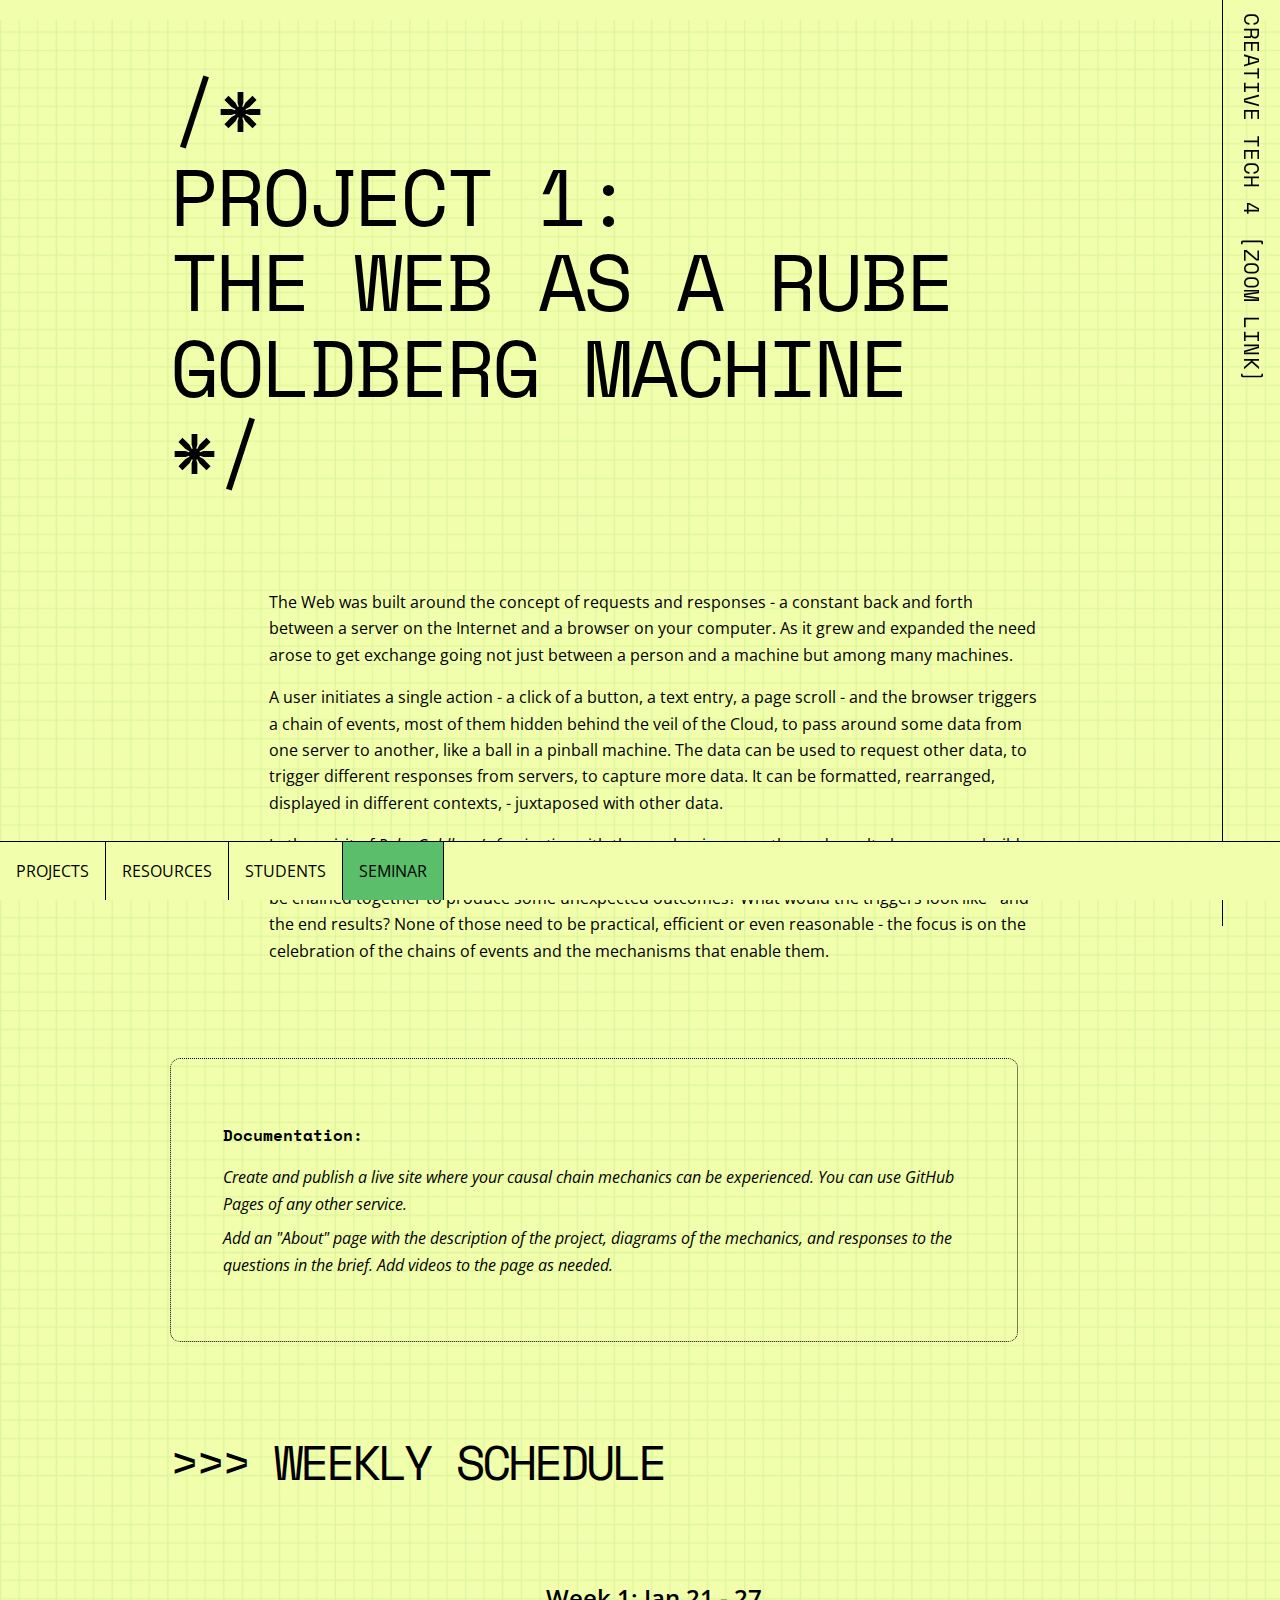
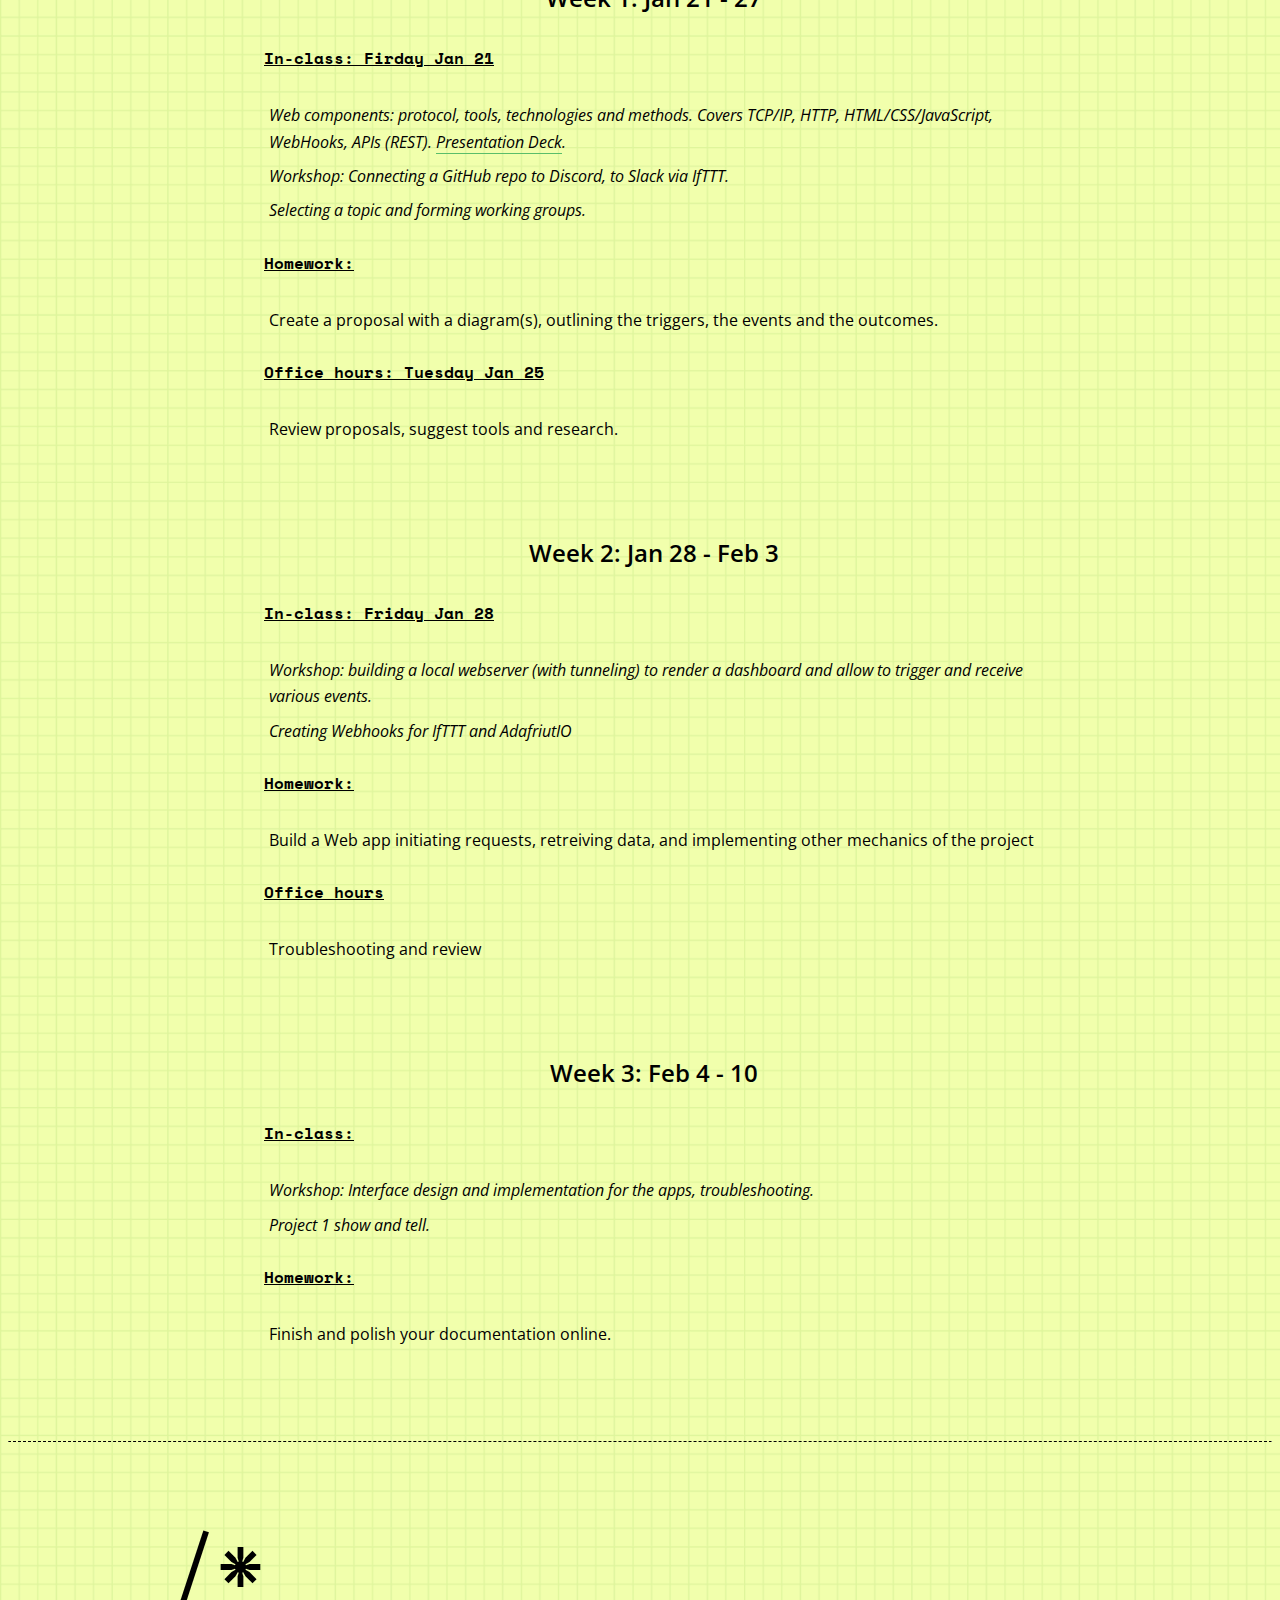
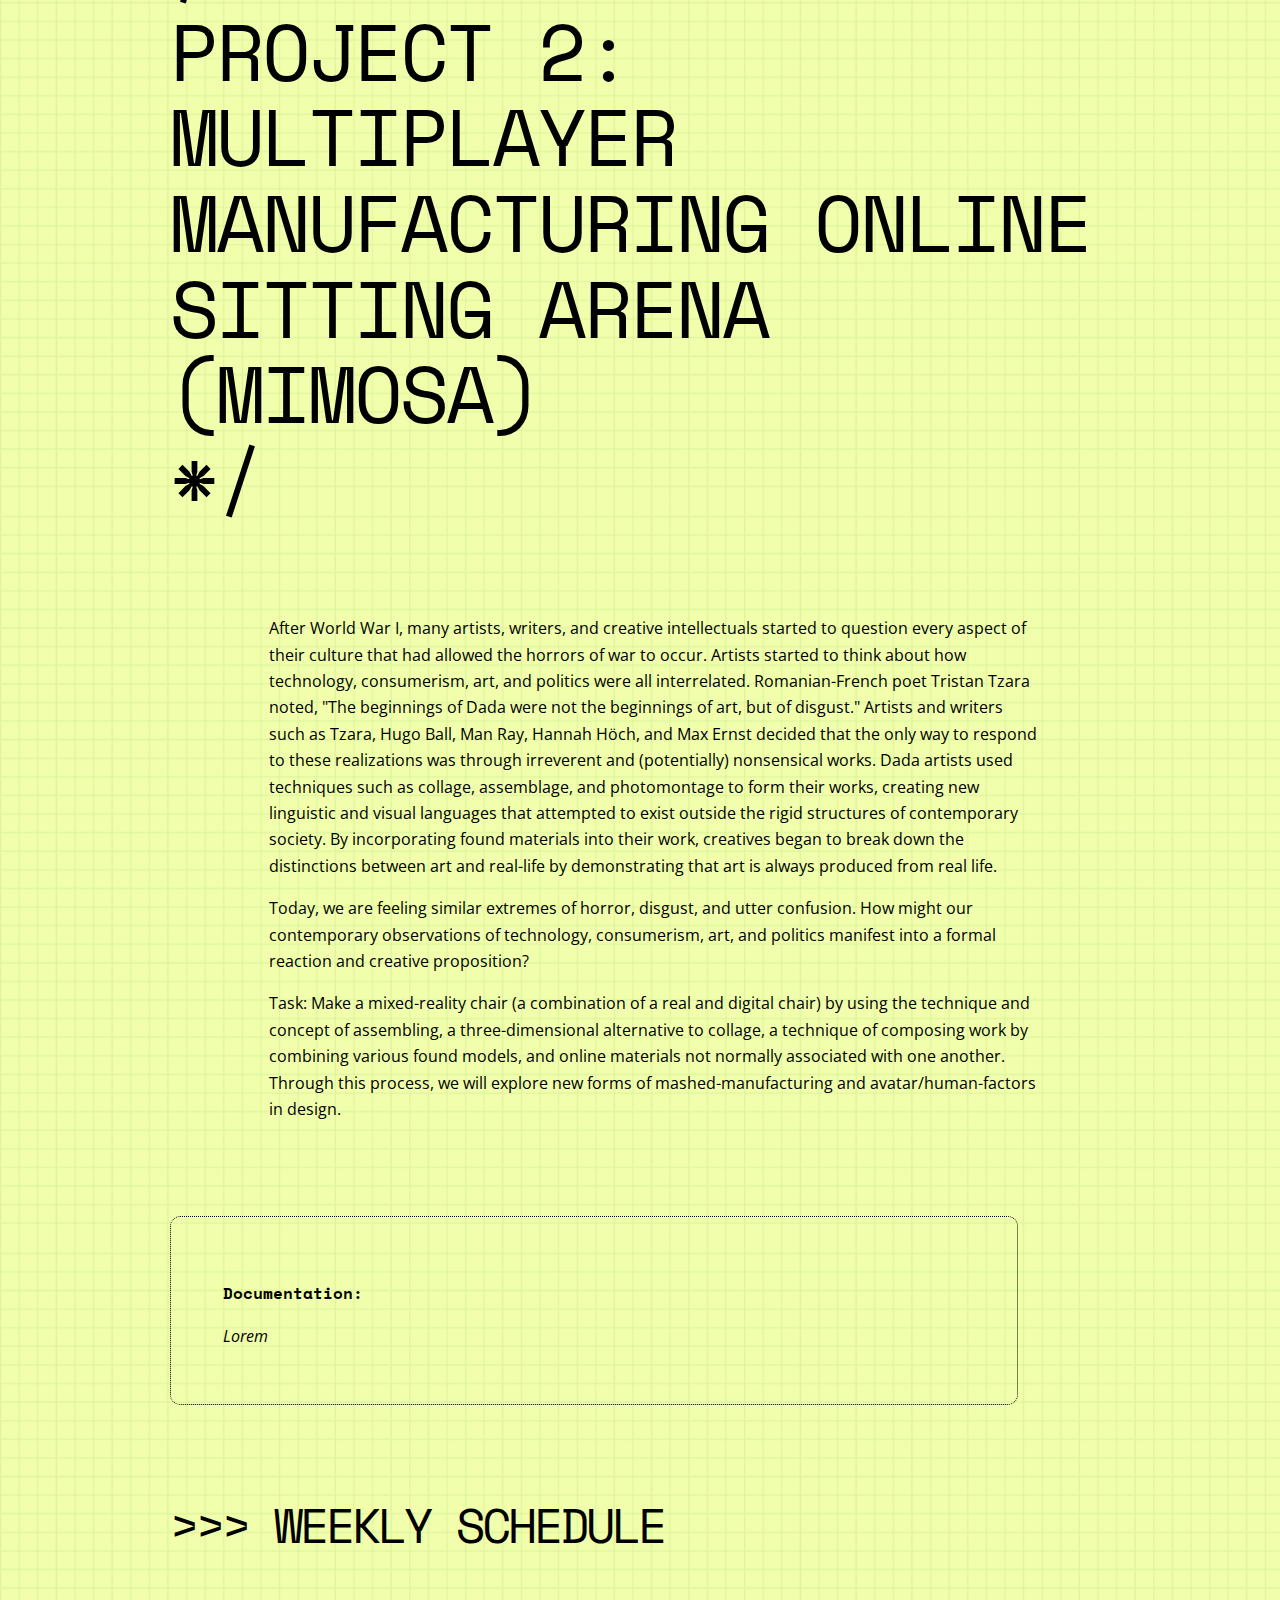
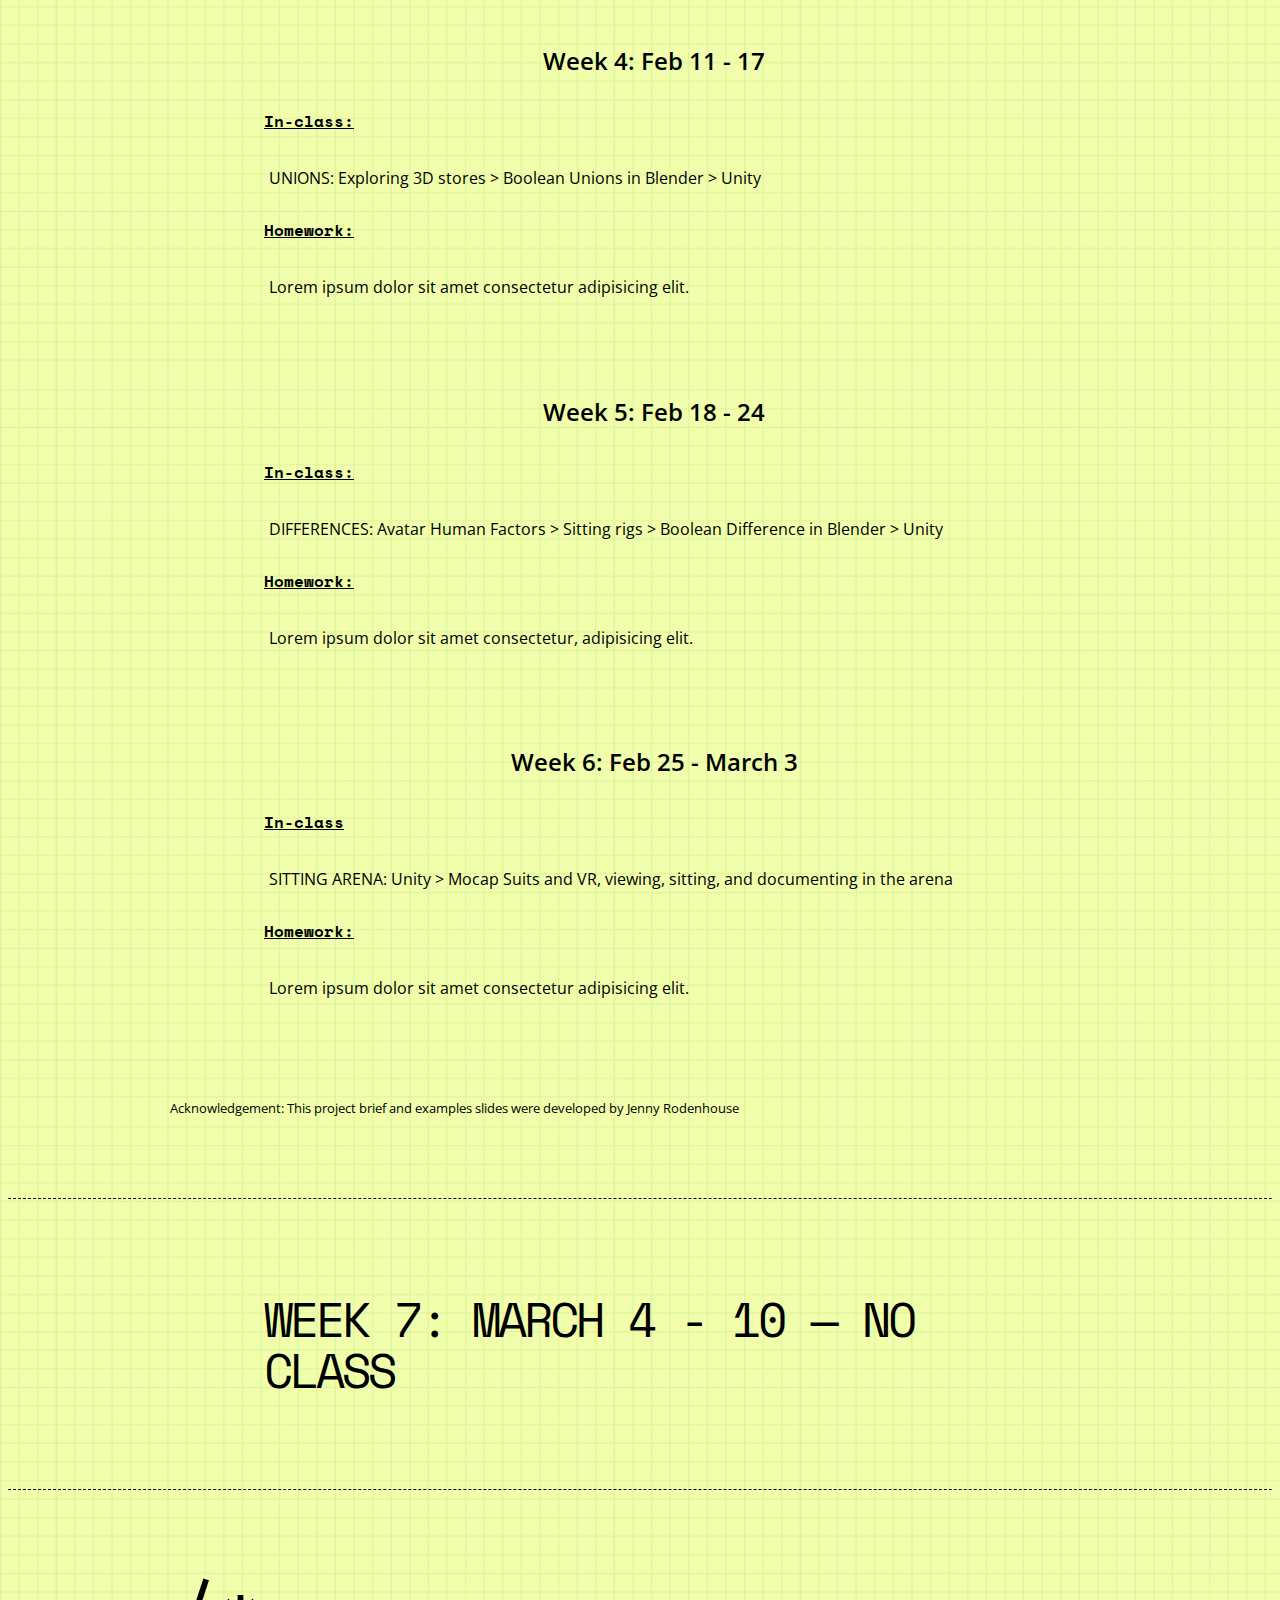
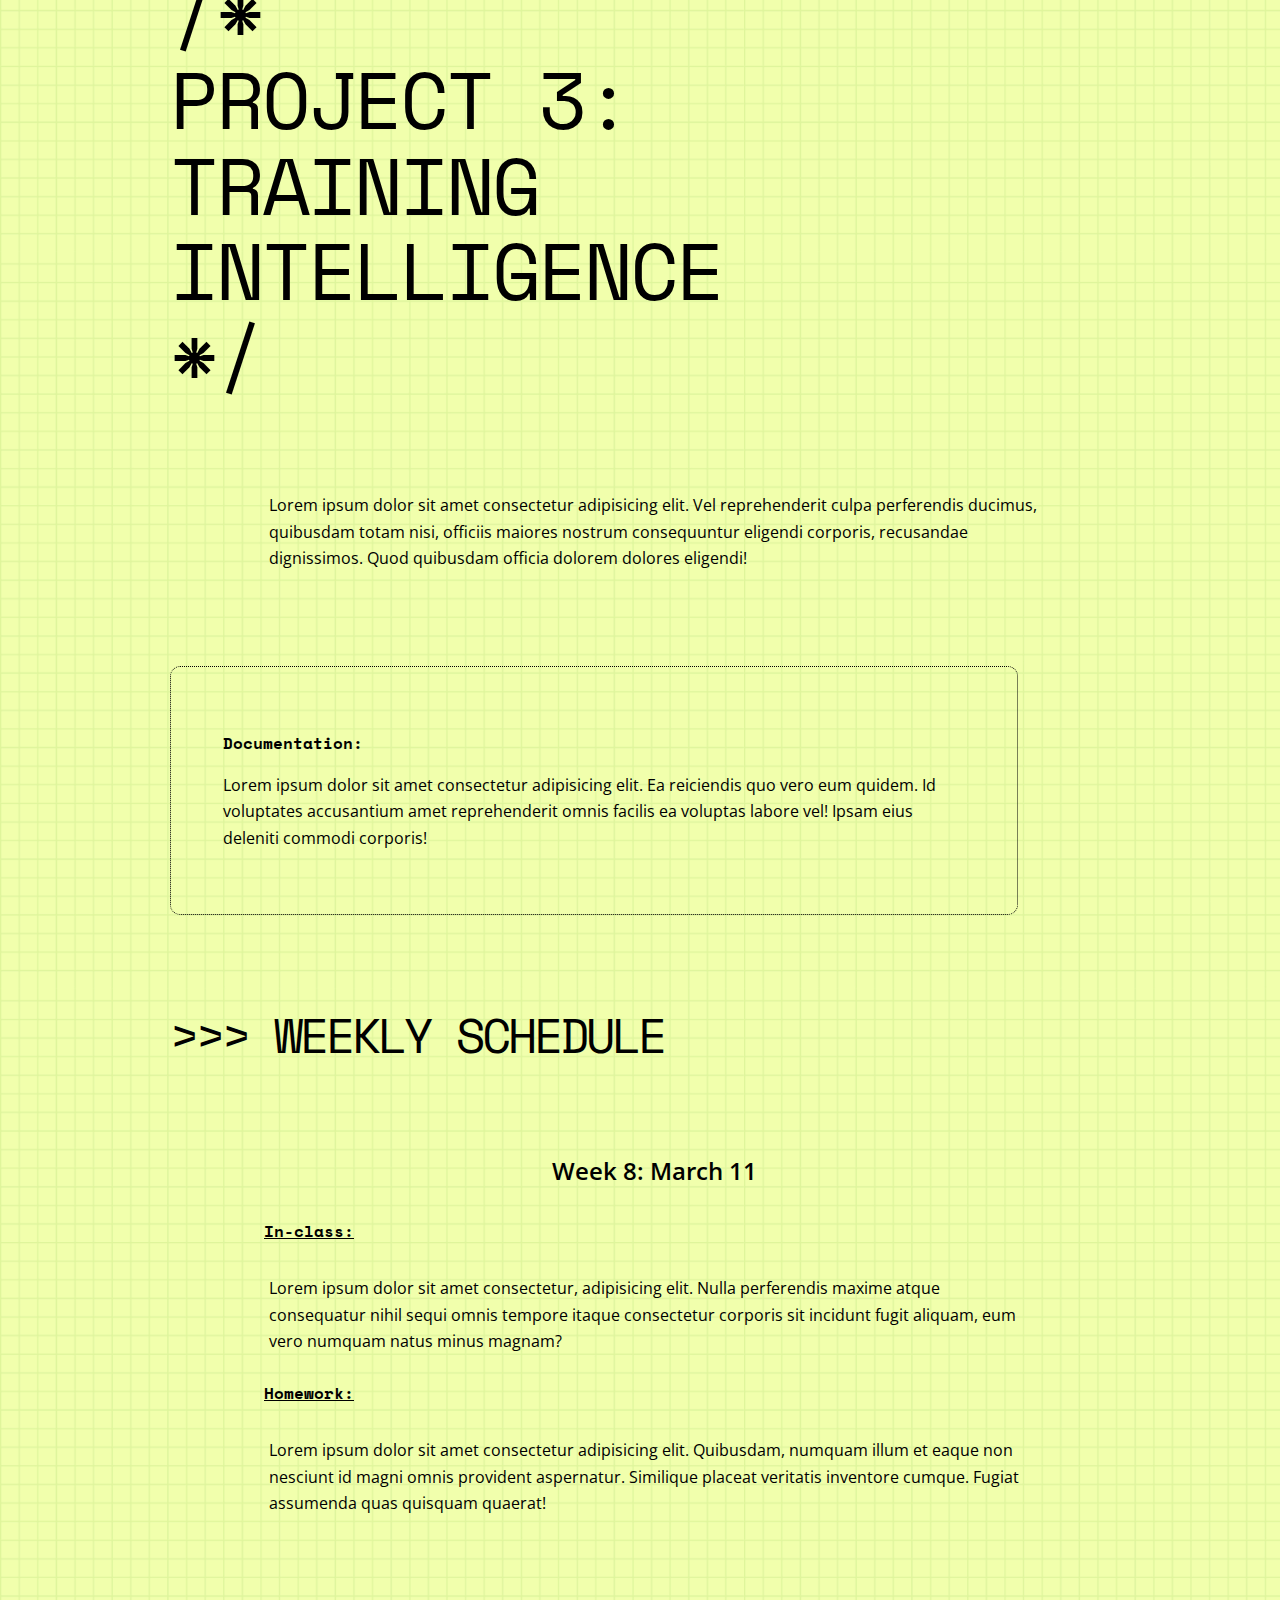
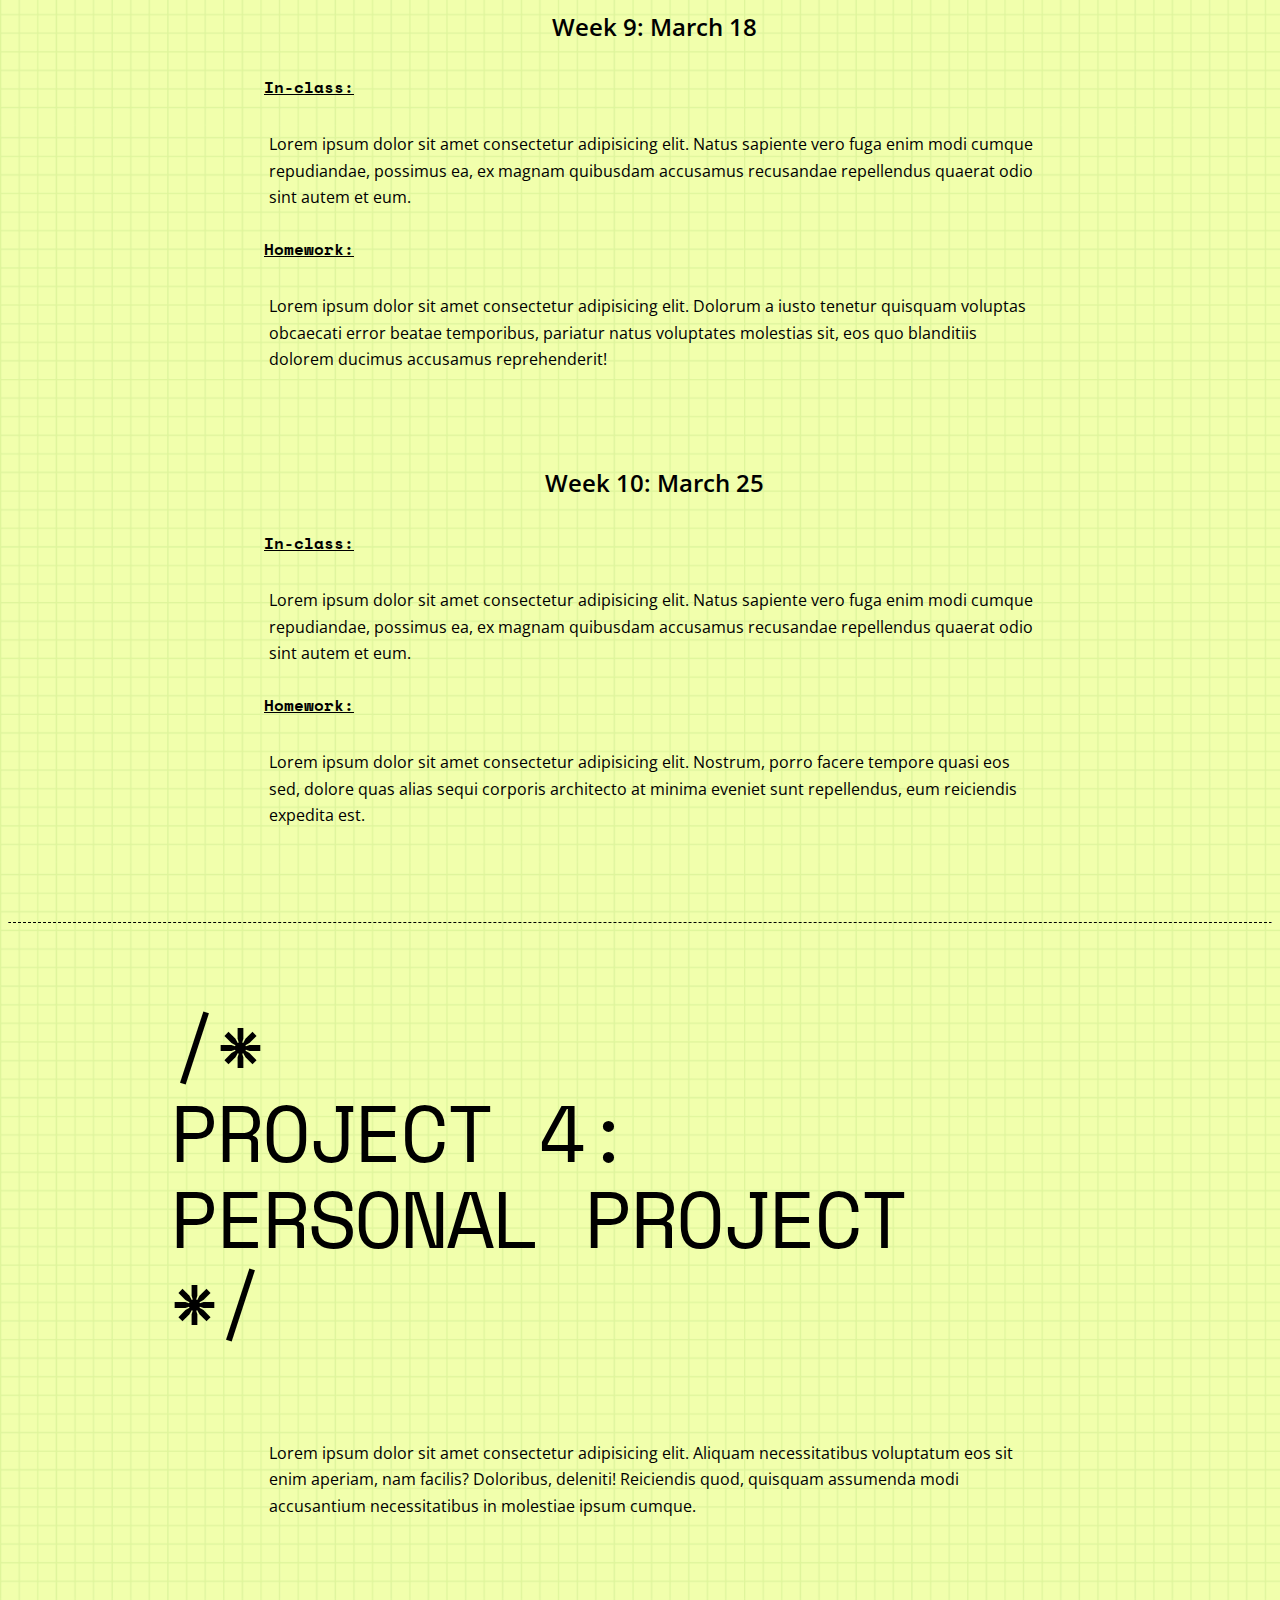
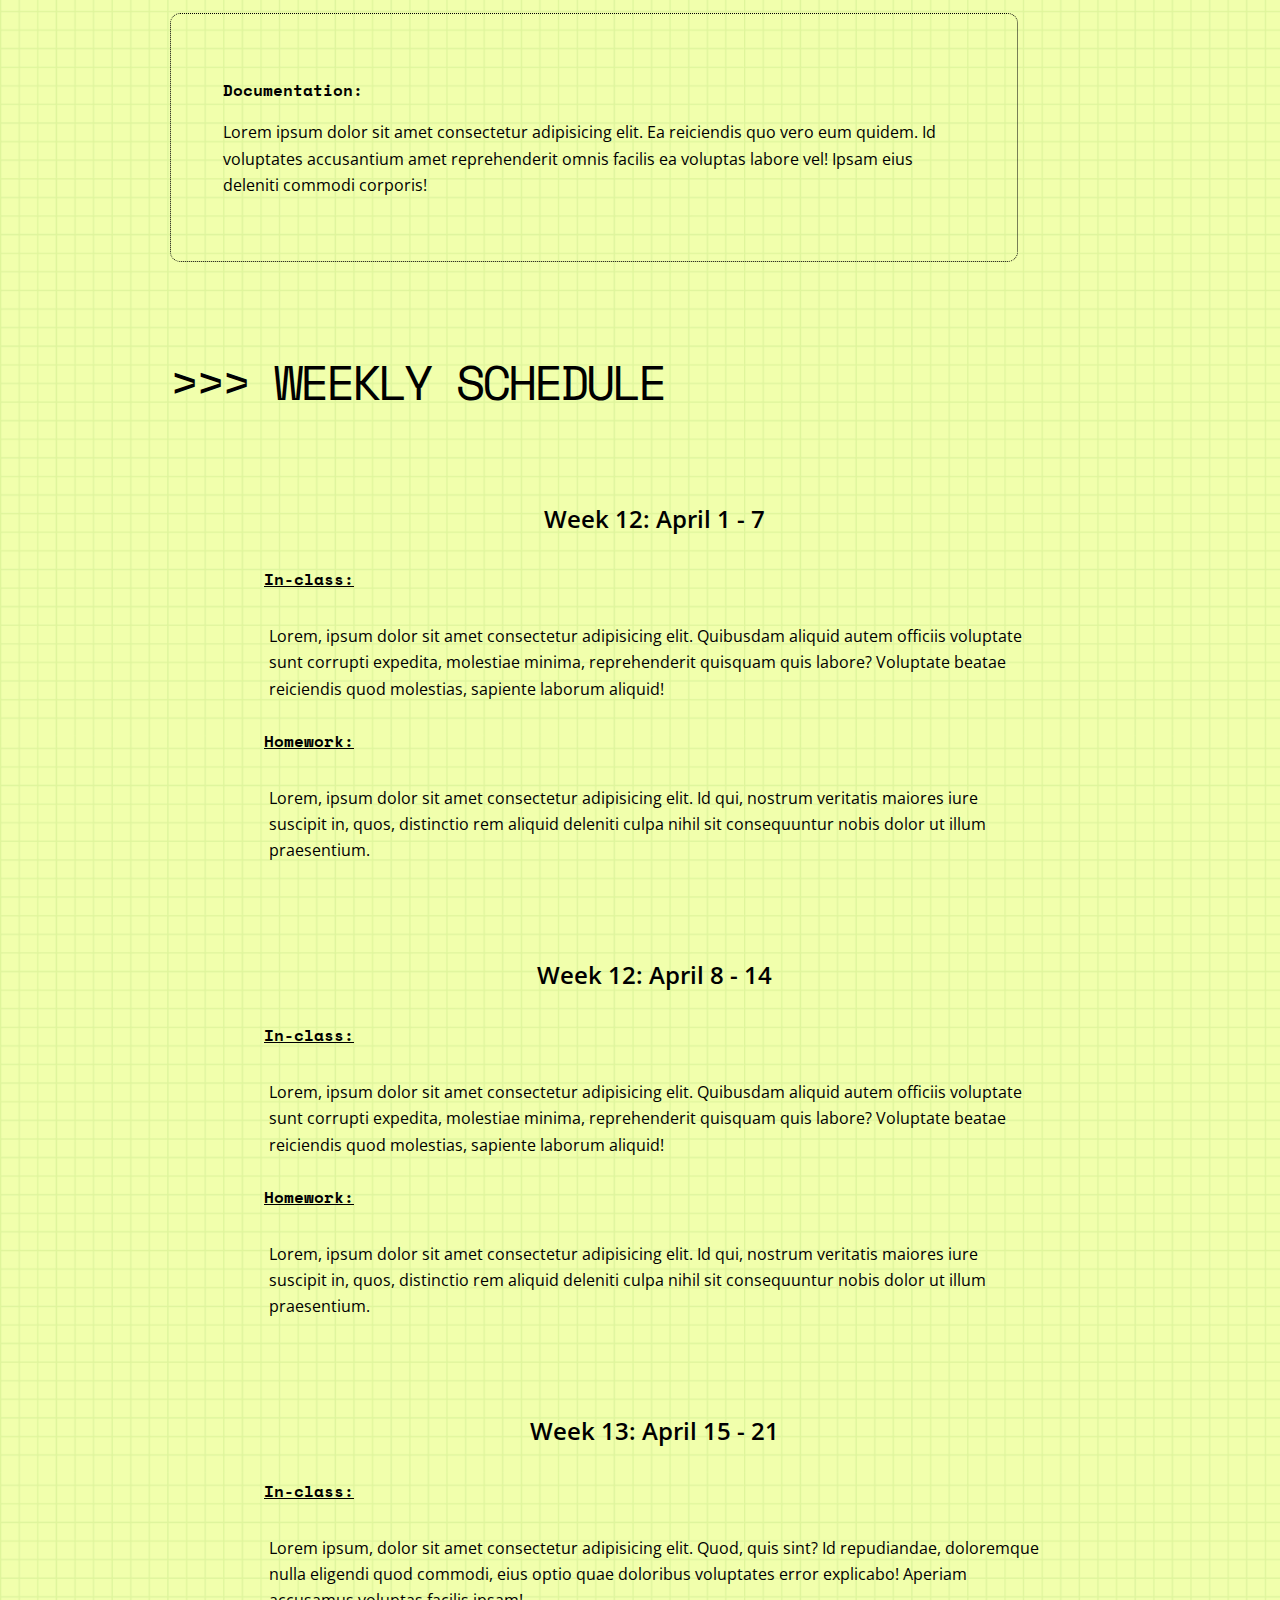
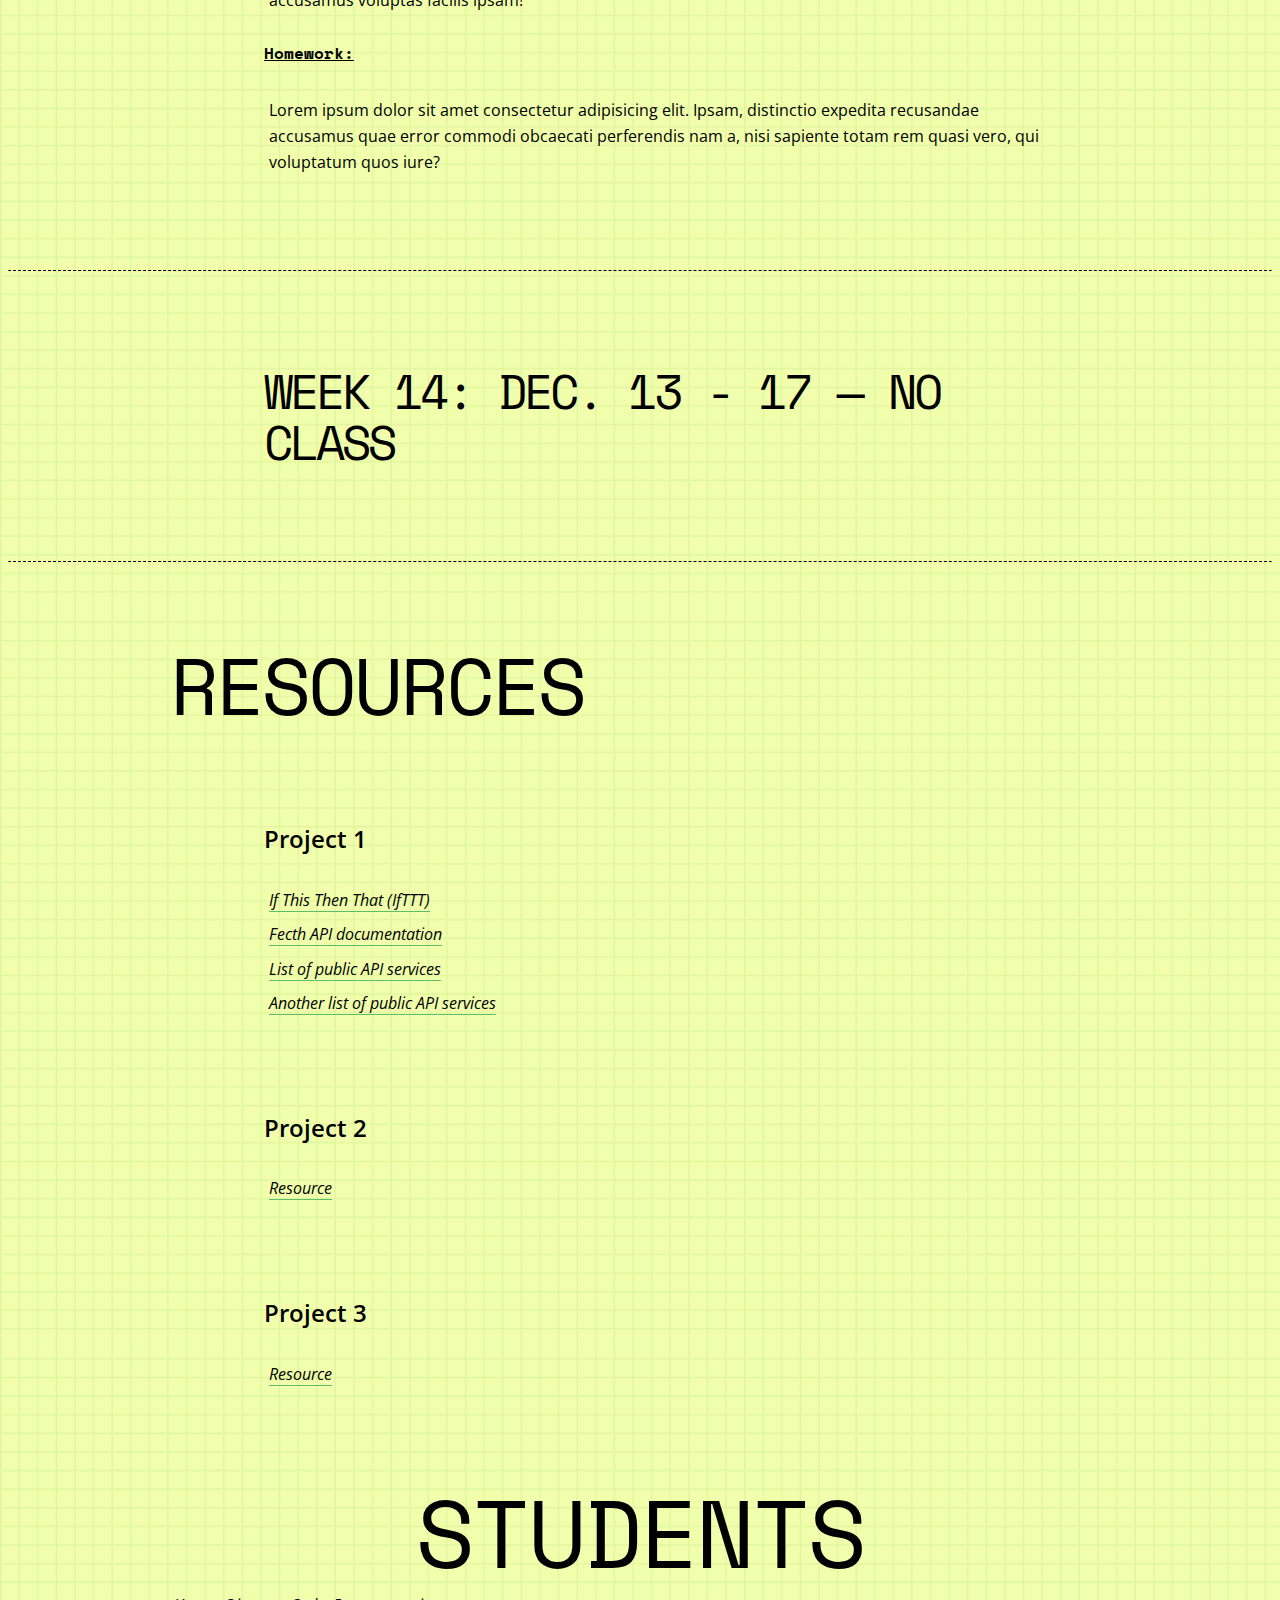
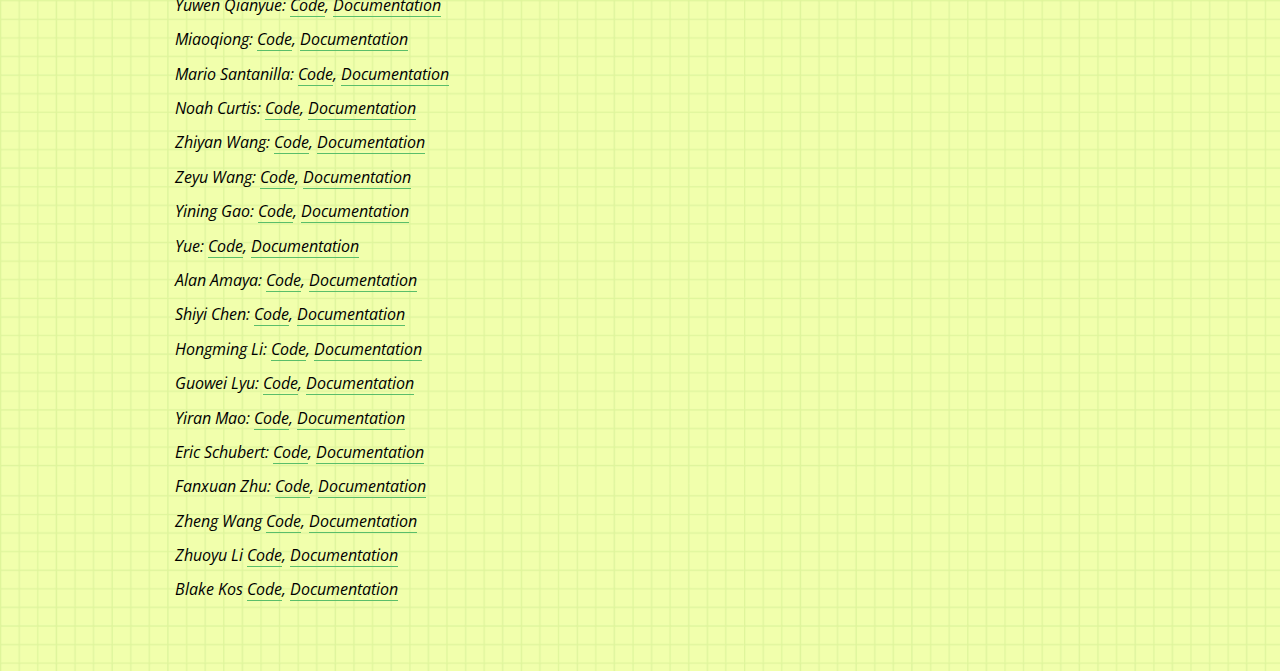
==== index.html @ 9d9bf5cf "Merge pull request #4 from ConnectedCat/maxim-content-update" ====
<!DOCTYPE html>
<html lang="en">

<head>
    <meta charset="UTF-8" />
    <meta http-equiv="X-UA-Compatible" content="IE=edge" />
    <meta name="viewport" content="width=device-width, initial-scale=1.0" />
    <title>
        CT4: ArtCenter College of Design | Media Design Practices | Creative Technology 4
    </title>
    <link rel="stylesheet" href="style.css" />
</head>

<body>
    <header>
        <nav>
            <h6 class="logo">Creative tech 3</h6>

            <input type="checkbox" id="navToggle" />
            <label for="navToggle"></label>
            <ul>
                <li><a href="https://artcenter.zoom.us/j/97506707766" target="_blank">[ZOOM LINK]</a></li>
                <li><a href="#">PROJECTS</a></li>
                <li><a href="#resources">RESOURCES</a></li>
                <li><a href="#students">STUDENTS</a></li>
                <li><a href="seminar/" target="_blank">SEMINAR</a></li>
            </ul>
        </nav>
    </header>

    <main>
        <!-- <h1>Weekly Schedule:</h1> -->
        <section>
            <h2>/*<br />Project 1: <br />The Web as a Rube Goldberg Machine<br />*/</h2>
            <div class="project-brief">
                <p>The Web was built around the concept of requests and responses - a constant back and forth between a server on the Internet and a browser on your computer. As it grew and expanded the need arose to get exchange going not just between a person and a machine but among many machines.</p>
                <p>A user initiates a single action - a click of a button, a text entry, a page scroll - and the browser triggers a chain of events, most of them hidden behind the veil of the Cloud, to pass around some data from one server to another, like a ball in a pinball machine. The data can be used to request other data, to trigger different responses from servers, to capture more data. It can be formatted, rearranged, displayed in different contexts, - juxtaposed with other data.</p>
                <p>In the spirit of <a href="https://en.wikipedia.org/wiki/Rube_Goldberg_machine" target="_blank" rel="noopener noreferrer">Rube Goldberg’s fascination</a> with the mechanism over the end result - how can we build similar systems in the digital realm? What kind of data could be passed around? With services could be chained together to produce some unexpected outcomes? What would the triggers look like - and the end results? None of those need to be practical, efficient or even reasonable - the focus is on the celebration of the chains of events and the mechanisms that enable them.</p>
            </div>

            <div class="documentation">
                <p><strong>Documentation:</strong>
                    <ul>
                        <li>Create and publish a live site where your causal chain mechanics can be experienced. You can use GitHub Pages of any other service.</li>
                        <li>Add an "About" page with the description of the project, diagrams of the mechanics, and responses to the questions in the brief. Add videos to the page as needed.</li>
                    </ul>
                </p>
            </div>


            <h3>>>> Weekly Schedule</h3>
            <div class="week" id="week1">
                <h4>Week 1: Jan 21 - 27</h4>

                <h5>In-class: Firday Jan 21</h5>
                <ul>
                    <li>Web components: protocol, tools, technologies and methods. Covers TCP/IP, HTTP, HTML/CSS/JavaScript, WebHooks, APIs (REST). <a href="https://docs.google.com/presentation/d/e/2PACX-1vT1JFkBU4i_oZUlqxHB9flZ7P-wmqPpSnszx7we_S9NS3O35q3NUWhmMwfDXANx7BCq0tABo28y25Wy/pub?start=false&loop=false&delayms=0" target="_blank" rel="noopener noreferrer">Presentation Deck</a>.</li>
                    <li>Workshop: Connecting a GitHub repo to Discord, to Slack via IfTTT.</li>
                    <li>Selecting a topic and forming working groups.</li>
                </ul>

                <h5>Homework:</h5>
                <p>Create a proposal with a diagram(s), outlining the triggers, the events and the outcomes.</p>

                <h5>Office hours: Tuesday Jan 25</h5>
                <p>Review proposals, suggest tools and research.</p>
            </div>
            <div class="week" id="week2">
                <h4>Week 2: Jan 28 - Feb 3</h4>
                <h5>In-class: Friday Jan 28</h5>
                <ul>
                    <li>Workshop: building a local webserver (with tunneling) to render a dashboard and allow to trigger and receive various events.</li>
                    <li>Creating Webhooks for IfTTT and AdafriutIO</li>
                </ul>
                <p></p>
                <h5>Homework:</h5>
                <p>Build a Web app initiating requests, retreiving data, and implementing other mechanics of the project</p>

                <h5>Office hours</h5>
                <p>Troubleshooting and review</p>
            </div>
            <div class="week" id="week3">
                <h4>Week 3: Feb 4 - 10</h4>
                
                <h5>In-class:</h5>
                <ul>
                    <li>Workshop: Interface design and implementation for the apps, troubleshooting.</li>
                    <li>Project 1 show and tell.</li>
                </ul>
                <h5>Homework:</h5>
                <p>Finish and polish your documentation online.</p>
            </div>
        </section>

        <hr />

        <section>
            <h2>/*<br />Project 2:<br />Multiplayer Manufacturing Online Sitting Arena (MiMOSA)<br />*/</h2>
            <div class="project-brief">
                <p>After World War I, many artists, writers, and creative intellectuals started to question every aspect of their culture that had allowed the horrors of war to occur. Artists started to think about how technology, consumerism, art, and politics were all interrelated. Romanian-French poet Tristan Tzara noted, "The beginnings of Dada were not the beginnings of art, but of disgust." Artists and writers such as Tzara, Hugo Ball, Man Ray, Hannah Höch, and Max Ernst decided that the only way to respond to these realizations was through irreverent and (potentially) nonsensical works. Dada artists used techniques such as collage, assemblage, and photomontage to form their works, creating new linguistic and visual languages that attempted to exist outside the rigid structures of contemporary society. By incorporating found materials into their work, creatives began to break down the distinctions between art and real-life by demonstrating that art is always produced from real life.</p>
                <p>Today, we are feeling similar extremes of horror, disgust, and utter confusion. How might our contemporary observations of technology, consumerism, art, and politics manifest into a formal reaction and creative proposition?</p>
                <p>Task: Make a mixed-reality chair (a combination of a real and digital chair) by using the technique and concept of assembling, a three-dimensional alternative to collage, a technique of composing work by combining various found models, and online materials not normally associated with one another. Through this process, we will explore new forms of mashed-manufacturing and avatar/human-factors in design. </p>
            </div>
            <div class="documentation">
                <p><strong>Documentation:</strong></p>
                <ul>
                    <li>Lorem</li>
                </ul>
            </div>

            <h3>>>> Weekly Schedule</h3>
            <div class="week" id="week4">
                <h4>Week 4: Feb 11 - 17</h4>
                <h5>In-class:</h5>
                <p>UNIONS: Exploring 3D stores > Boolean Unions in Blender > Unity</p>
                <h5>Homework:</h5>
                <p>Lorem ipsum dolor sit amet consectetur adipisicing elit.</p>
            </div>

            <div class="week" id="week5">
                <h4>Week 5: Feb 18 - 24</h4>
                <h5>In-class:</h5>
                <p>DIFFERENCES: Avatar Human Factors > Sitting rigs > Boolean Difference in Blender > Unity</p>
                <h5>Homework:</h5>
                <p>Lorem ipsum dolor sit amet consectetur, adipisicing elit.</p>
            </div>

            <div class="week" id="week6">
                <h4>Week 6: Feb 25 - March 3</h4>
                <h5>In-class</h5>
                <p>SITTING ARENA: Unity > Mocap Suits and VR, viewing, sitting, and documenting in the arena</p>

                <h5>Homework:</h5>
                <p>Lorem ipsum dolor sit amet consectetur adipisicing elit.</p>
            </div>

            <small>Acknowledgement: This project brief and examples slides were developed by Jenny Rodenhouse</small>
        </section>

        <hr />

        <section>
            <div class="week noclass" id="week7">
                <h3>Week 7: March 4 - 10 &mdash; NO CLASS</h3>
            </div>
        </section>

        <hr />

        <section>
            <h2>/*<br />Project 3:<br />Training Intelligence<br />*/</h2>

            <div class="project-brief">
                <p>Lorem ipsum dolor sit amet consectetur adipisicing elit. Vel reprehenderit culpa perferendis ducimus, quibusdam totam nisi, officiis maiores nostrum consequuntur eligendi corporis, recusandae dignissimos. Quod quibusdam officia dolorem dolores eligendi!</p>
            </div>

            <div class="documentation">
                <p><strong>Documentation:</strong></p>
                <p>Lorem ipsum dolor sit amet consectetur adipisicing elit. Ea reiciendis quo vero eum quidem. Id voluptates accusantium amet reprehenderit omnis facilis ea voluptas labore vel! Ipsam eius deleniti commodi corporis!</p>
            </div>

            <h3>>>> Weekly Schedule</h3>
            <div class="week" id="week8">
                <h4>Week 8: March 11</h4>

                <h5>In-class:</h5>
                <p>Lorem ipsum dolor sit amet consectetur, adipisicing elit. Nulla perferendis maxime atque consequatur nihil sequi omnis tempore itaque consectetur corporis sit incidunt fugit aliquam, eum vero numquam natus minus magnam?</p>

                <h5>Homework:</h5>
                <p>Lorem ipsum dolor sit amet consectetur adipisicing elit. Quibusdam, numquam illum et eaque non nesciunt id magni omnis provident aspernatur. Similique placeat veritatis inventore cumque. Fugiat assumenda quas quisquam quaerat!</p>
            </div>
            <div class="week" id="week9">
                <h4>Week 9: March 18</h4>
                <h5>In-class:</h5>
                <p>Lorem ipsum dolor sit amet consectetur adipisicing elit. Natus sapiente vero fuga enim modi cumque repudiandae, possimus ea, ex magnam quibusdam accusamus recusandae repellendus quaerat odio sint autem et eum.</p>

                <h5>Homework:</h5>
                <p>Lorem ipsum dolor sit amet consectetur adipisicing elit. Dolorum a iusto tenetur quisquam voluptas obcaecati error beatae temporibus, pariatur natus voluptates molestias sit, eos quo blanditiis dolorem ducimus accusamus reprehenderit!</p>
            </div>
            <div class="week" id="week10">
                <h4>Week 10: March 25</h4>
                <h5>In-class:</h5>
                <p>Lorem ipsum dolor sit amet consectetur adipisicing elit. Natus sapiente vero fuga enim modi cumque repudiandae, possimus ea, ex magnam quibusdam accusamus recusandae repellendus quaerat odio sint autem et eum.</p>
                <h5>Homework:</h5>
                <p>Lorem ipsum dolor sit amet consectetur adipisicing elit. Nostrum, porro facere tempore quasi eos sed, dolore quas alias sequi corporis architecto at minima eveniet sunt repellendus, eum reiciendis expedita est.</p>
            </div>
        </section>
        <hr />

        <section>
            <h2>/*<br />Project 4:<br />Personal project<br />*/</h2>
            <div class="project-brief">
                <p>Lorem ipsum dolor sit amet consectetur adipisicing elit. Aliquam necessitatibus voluptatum eos sit enim aperiam, nam facilis? Doloribus, deleniti! Reiciendis quod, quisquam assumenda modi accusantium necessitatibus in molestiae ipsum cumque.</p>
            </div>

            <div class="documentation">
                <p><strong>Documentation:</strong></p>
                <p>Lorem ipsum dolor sit amet consectetur adipisicing elit. Ea reiciendis quo vero eum quidem. Id voluptates accusantium amet reprehenderit omnis facilis ea voluptas labore vel! Ipsam eius deleniti commodi corporis!</p>
            </div>

            <h3>>>> Weekly Schedule</h3>

            <div class="week" id="week11">
                <h4>Week 12: April 1 - 7</h4>

                <h5>In-class:</h5>
                <p>Lorem, ipsum dolor sit amet consectetur adipisicing elit. Quibusdam aliquid autem officiis voluptate sunt corrupti expedita, molestiae minima, reprehenderit quisquam quis labore? Voluptate beatae reiciendis quod molestias, sapiente laborum aliquid!</p>

                <h5>Homework:</h5>
                <p>Lorem, ipsum dolor sit amet consectetur adipisicing elit. Id qui, nostrum veritatis maiores iure suscipit in, quos, distinctio rem aliquid deleniti culpa nihil sit consequuntur nobis dolor ut illum praesentium.</p>
            </div>
            <div class="week" id="week12">
                <h4>Week 12: April 8 - 14</h4>

                <h5>In-class:</h5>
                <p>Lorem, ipsum dolor sit amet consectetur adipisicing elit. Quibusdam aliquid autem officiis voluptate sunt corrupti expedita, molestiae minima, reprehenderit quisquam quis labore? Voluptate beatae reiciendis quod molestias, sapiente laborum aliquid!</p>

                <h5>Homework:</h5>
                <p>Lorem, ipsum dolor sit amet consectetur adipisicing elit. Id qui, nostrum veritatis maiores iure suscipit in, quos, distinctio rem aliquid deleniti culpa nihil sit consequuntur nobis dolor ut illum praesentium.</p>
            </div>
            <div class="week" id="week13">
                <h4>Week 13: April 15 - 21</h4>

                <h5>In-class:</h5>
                <p>Lorem ipsum, dolor sit amet consectetur adipisicing elit. Quod, quis sint? Id repudiandae, doloremque nulla eligendi quod commodi, eius optio quae doloribus voluptates error explicabo! Aperiam accusamus voluptas facilis ipsam!</p>

                <h5>Homework:</h5>
                <p>Lorem ipsum dolor sit amet consectetur adipisicing elit. Ipsam, distinctio expedita recusandae accusamus quae error commodi obcaecati perferendis nam a, nisi sapiente totam rem quasi vero, qui voluptatum quos iure?</p>
            </div>
        </section>
        <hr />

        <section>
            <div class="week noclass" id="week14">
                <h3>Week 14: Dec. 13 - 17 &mdash; NO CLASS</h3>
            </div>
        </section>
        <hr />

        <section class="resources" id="resources">
            <h2>Resources</h2>
            <div class="project-resources">
                <h4>Project 1</h4>
                <ul>
                    <li><a href="https://ifttt.com/" target="_blank" rel="noopener noreferrer">If This Then That (IfTTT)</a></li>
                    <li><a href="https://developer.mozilla.org/en-US/docs/Web/API/Fetch_API" target="_blank" rel="noopener noreferrer">Fecth API documentation</a></li>
                    <li><a href="https://github.com/public-apis/public-apis" target="_blank" rel="noopener noreferrer">List of public API services</a></li>
                    <li><a href="https://apilist.fun/" target="_blank" rel="noopener noreferrer">Another list of public API services</a></li>
                </ul>
            </div>

            <div class="project-resources">
                <h4>Project 2</h4>
                <ul>
                    <li><a href="http://" target="_blank" rel="noopener noreferrer">Resource</a></li>
                </ul>
            </div>

            <div class="project-resources">
                <h4>Project 3</h4>
                <ul>
                    <li><a href="http://" target="_blank" rel="noopener noreferrer">Resource</a></li>
                </ul>
            </div>
        </section>
        <section>
            <h1 id="students">STUDENTS</h1>
            <ul>
                <li>Yuwen Qianyue: <a href="https://github.com/qqUncodable/Fall2021-Tech3" target="_blank">Code</a>, <a href="https://qquncodable.github.io/Fall2021-Tech3/" target="_blank">Documentation</a></li>

                <li>Miaoqiong: <a href="https://github.com/miamq/CreativeTech3" target="_blank">Code</a>, <a href="https://miamq.github.io/CreativeTech3/" target="_blank">Documentation</a></li>

                <li>Mario Santanilla: <a href="https://github.com/msantanilla/fall2021-CreativeTech3" target="_blank">Code</a>, <a href="https://mariosantanilla.com/creativeTech3/" target="_blank">Documentation</a></li>

                <li>Noah Curtis: <a href="https://github.com/ncurtis97/Fall2021-CT3" target="_blank">Code</a>, <a href="https://ncurtis97.github.io/Fall2021-CT3/" target="_blank">Documentation</a></li>

                <li>Zhiyan Wang: <a href="https://github.com/1945X1/Creativetechnology3/" target="_blank">Code</a>, <a href="https://1945x1.github.io/Creativetechnology3/" target="_blank">Documentation</a></li>

                <li>Zeyu Wang: <a href="https://github.com/ZeyuWang98/Fall2021-CreativeTech3/" target="_blank">Code</a>, <a href="https://zeyuwang98.github.io/Fall2021-CreativeTech3/" target="_blank">Documentation</a></li>

                <li>Yining Gao: <a href="https://github.com/chadeugao/mymdpfall21CT3" target="_blank">Code</a>, <a href="https://chadeugao.github.io/mymdpfall21CT3/" target="_blank">Documentation</a></li>

                <li>Yue: <a href="https://github.com/yxdesign/Creative-Technology-3" target="_blank">Code</a>, <a href="https://yxdesign.github.io/Creative-Technology-3/" target="_blank">Documentation</a></li>

                <li>Alan Amaya: <a href="https://github.com/AAmaya29/CreativeTech3-Fall21" target="_blank">Code</a>, <a href="https://aamaya29.github.io/CreativeTech3-Fall21/" target="_blank">Documentation</a></li>

                <li>Shiyi Chen: <a href="https://github.com/seileiya/Seilei" target="_blank">Code</a>, <a href="https://seileiya.github.io/Seilei/" target="_blank">Documentation</a></li>

                <li>Hongming Li: <a href="https://github.com/leehoming/Fall2021-CreativeTech3-ACCD/" target="_blank">Code</a>, <a href="https://leehoming.github.io/Fall2021-CreativeTech3-ACCD/" target="_blank">Documentation</a></li>

                <li>Guowei Lyu: <a href="https://github.com/Goweelyu/CreativeTech3/" target="_blank">Code</a>, <a href="https://goweelyu.github.io/CreativeTech3/" target="_blank">Documentation</a></li>

                <li>Yiran Mao: <a href="https://github.com/yiran-mao/creative-technology-three/" target="_blank">Code</a>, <a href="https://yiran-mao.github.io/creative-technology-three/" target="_blank">Documentation</a></li>

                <li>Eric Schubert: <a href="https://github.com/dunstanchristopher/EricSchubert_Fall2021_CreativeTech3" target="_blank">Code</a>, <a href="https://dunstanchristopher.github.io/EricSchubert_Fall2021_CreativeTech3/" target="_blank">Documentation</a></li>

                <li>Fanxuan Zhu: <a href="https://github.com/fzdesign/Fall2021-CreativeTech3" target="_blank">Code</a>, <a href="https://fzdesign.github.io/Fall2021-CreativeTech3/" target="_blank">Documentation</a></li>

                <li>Zheng Wang <a href="https://github.com/ZoeyWANG33/Fall2021-CreativeTech3" target="_blank">Code</a>, <a href="https://zoeywang33.github.io/Fall2021-CreativeTech3/" target="_blank">Documentation</a></li>

                <li>Zhuoyu Li <a href="" target="_blank">Code</a>, <a href="" target="_blank">Documentation</a></li>

                <li>Blake Kos <a href="" target="_blank">Code</a>, <a href="" target="_blank">Documentation</a></li>
            </ul>
        </section>
    </main>

    <aside>
        <h6 class="logo">Creative tech 4</h6>
        <h6 class="logo"><a href="https://artcenter.zoom.us/j/97506707766" target="_blank">[ZOOM LINK]</a></h6>
    </aside>

    <footer>
        <nav>
            <ul>
                <li><a href="#">PROJECTS</a></li>
                <li><a href="#resources">RESOURCES</a></li>
                <li><a href="#students">STUDENTS</a></li>
                <li><a href="seminar/" target="_blank">SEMINAR</a></li>
            </ul>
        </nav>
    </footer>
</body>

</html>
---- style.css ----
@import url(typography.css);

:root {
  font-size: 16px;
  --main-bg-color: rgb(241, 255, 172);
  --tab-bg-color: rgb(173, 180, 247);
  --special-bg-color: rgb(90, 190, 106);
  --corner-bevel: 100;
}

html {
  background-color: var(--main-bg-color);
}

body {
  margin: 0px auto 0;
  font-family: "Open Sans", sans-serif;
  font-weight: 400;
  background-image: url("background-grid.png");
  background-size: 100%;
  padding-bottom: 60px;
}

main {
  margin: 20px auto 0px;
  padding: 47px 0.5rem 0;
}

/* BASIC RESET */
a,
a:hover,
a:focus,
a:active,
a:visited {
  color: black;
  text-decoration: none;
}

a:hover {
  background-color: var(--tab-bg-color);
}

img {
  max-width: 100%;
}

ul {
  padding: 0;
  margin: 0;
  list-style: none;
}

/* NAVBAR */
header {
  padding: 0;
  border-bottom: 1px solid black;
  position: fixed;
  width: 100vw;
  top: 0;
  background-color: var(--main-bg-color);
  background-image: url("background-grid.png");
  background-size: 100%;
}

.logo {
  font-size: 1.3rem;
  line-height: initial;
  margin: 0rem;
  display: inline-block;
  letter-spacing: 0.5px;
}

header nav {
  display: flex;
  justify-content: space-between;
  align-items: center;
  padding: 0 1rem;
  z-index: 10;
  /* background-color: var(--main-bg-color); */
}

header nav ul {
  display: none;
  padding: 1rem;
  margin: 0rem;
  position: absolute;
  text-align: right;
  right: 0px;
  top: 45px;
  width: 100vw;
  background-color: var(--main-bg-color);
  border-bottom: 1px solid black;
  z-index: 10;
}

header nav ul li {
  padding: 0.25rem 0;
}

#navToggle {
  display: none;
}

#navToggle ~ label::before {
  content: "+";
  font-size: 2rem;
  display: inline-block;
}

#navToggle:checked ~ ul {
  display: block;
}

#navToggle:checked ~ label::before {
  transform: rotate(-45deg);
}

aside,
footer {
  display: none;
}

/* ENDOF NAVBAR */

/* MAIN SECTIONS */
main h1 {
  text-align: center;
}

main ul {
  font-style: italic;
}

main ul li {
  margin: 0.5rem 0.3rem 0.5rem;
  /* margin-bottom: 1rem; */
}

main a,
main a:hover,
main a:focus,
main a:active,
main a:visited {
  border-bottom: 1px solid var(--special-bg-color);
  font-style: oblique;
}

.project-resources,
.project-brief,
.week {
  padding-left: 10%;
  margin-top: 10%;
  margin-bottom: 10%;
  width: 83%;
}

.project-resources h4 {
  text-align: left;
}

.documentation {
  border-style: dotted;
  border-width: 1px;
  border-radius: 10px;
  padding: 5%;
  margin: 10% 0 10%;
  max-width: 85%;
}

hr {
  border-top: 1px dashed black;
  margin: 80px 0 80px;
  z-index: -1;
  border-bottom: none;
}

/* MEDIA QUERIES */

@media (min-width: 768px) {
  header {
    display: none;
  }

  /* LAGRER SCREEN NAV */
  aside,
  footer {
    display: initial;
  }

  aside {
    writing-mode: vertical-lr;
    position: fixed;
    top: 0;
    right: 0;
    height: 100vh;
    padding: 0.8rem;
    border-left: 1px solid black;
    background-color: transparent;
  }

  aside .logo:first-child {
    margin-inline-end: 1rem;
  }

  footer {
    position: fixed;
    bottom: 0px;
    left: 0px;
    border-top: 1px solid black;
    background-color: var(--main-bg-color);
    width: 100vw;
  }

  footer nav ul {
    display: flex;
    justify-content: start;
  }

  footer nav ul li {
    display: inline-block;
    padding: 1rem;
    border-right: 1px solid black;
  }

  footer nav ul li:hover {
    background: var(--tab-bg-color);
  }

  footer nav ul li:last-child {
    background-color: var(--special-bg-color);
  }

  footer nav ul li:last-child:hover {
    background: var(--tab-bg-color);
  }
}

/*seminar layout*/

.seminar-title {
  margin-bottom: 120px;
}

@media (min-width: 800px) {
  .documentation {
    width: 80%;
  }
}

@media (min-width: 960px) {
  section {
    width: 940px;
    margin: auto;
  }
}
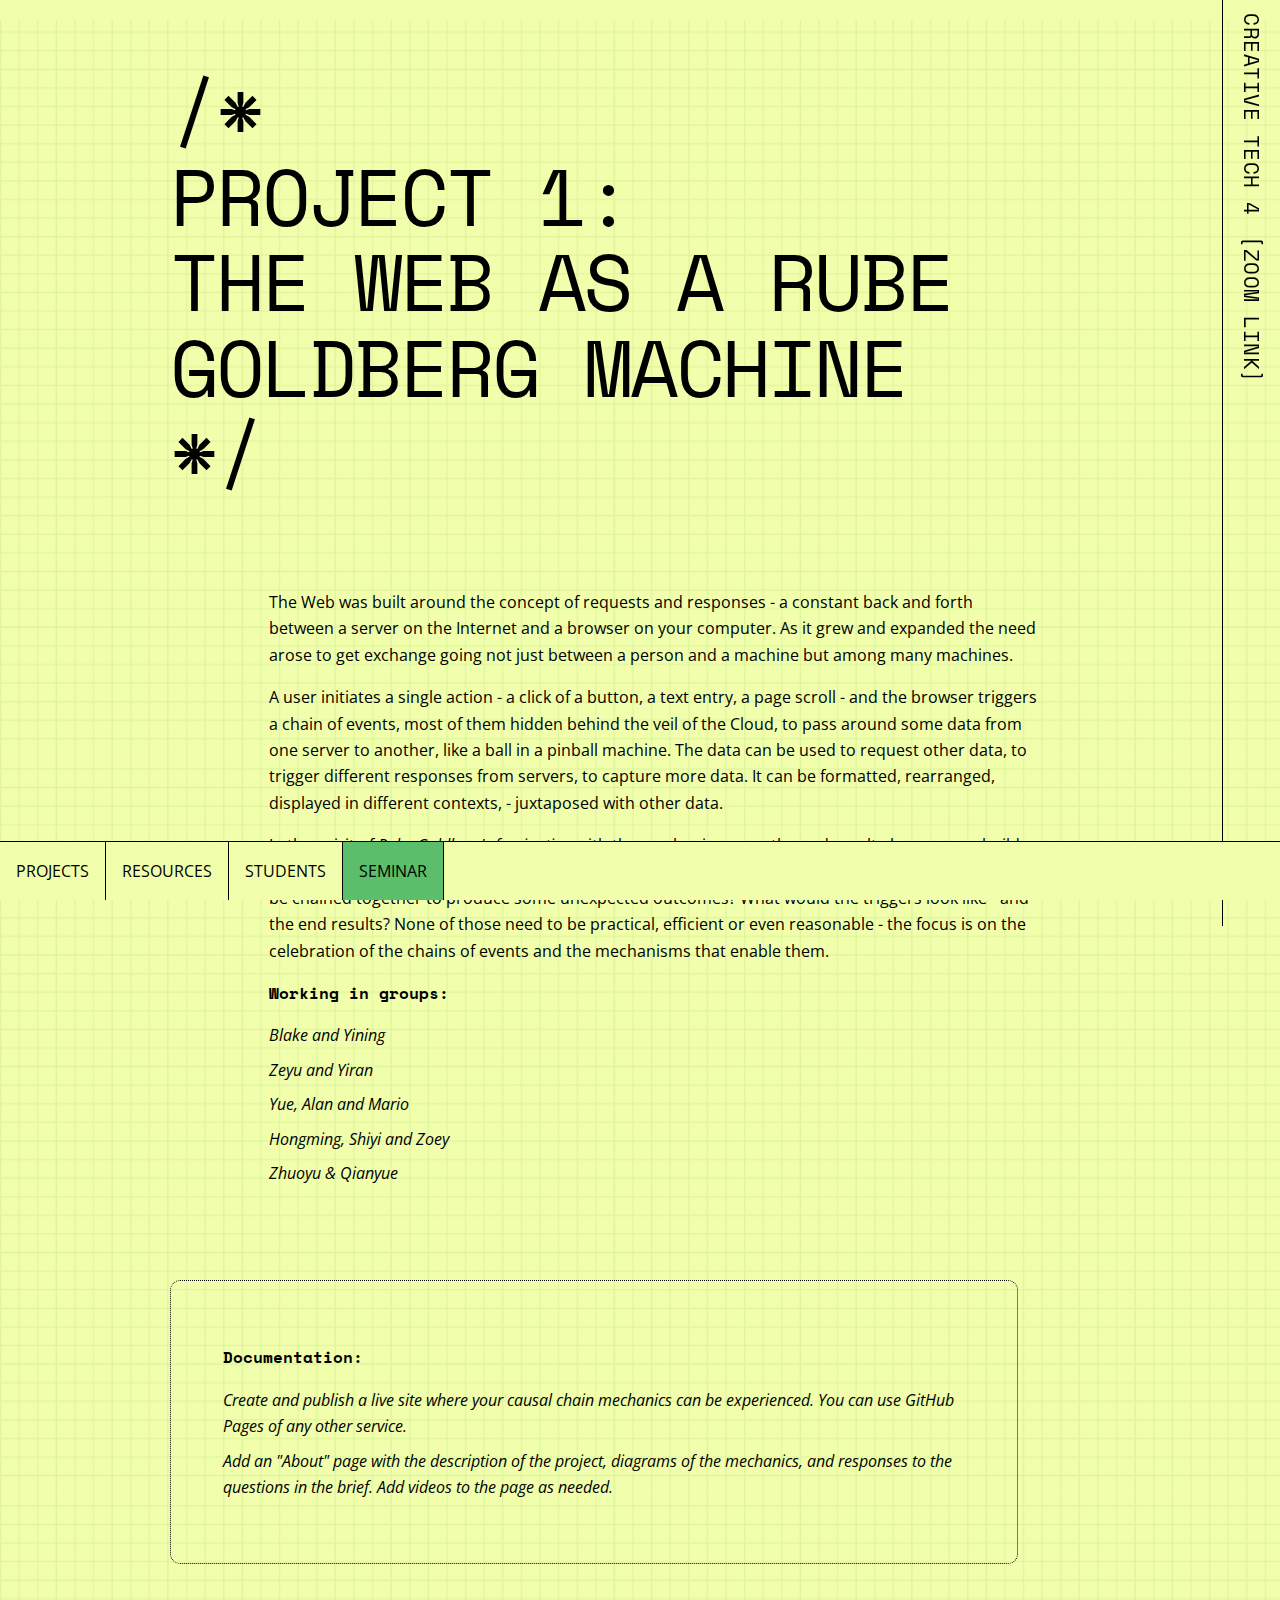
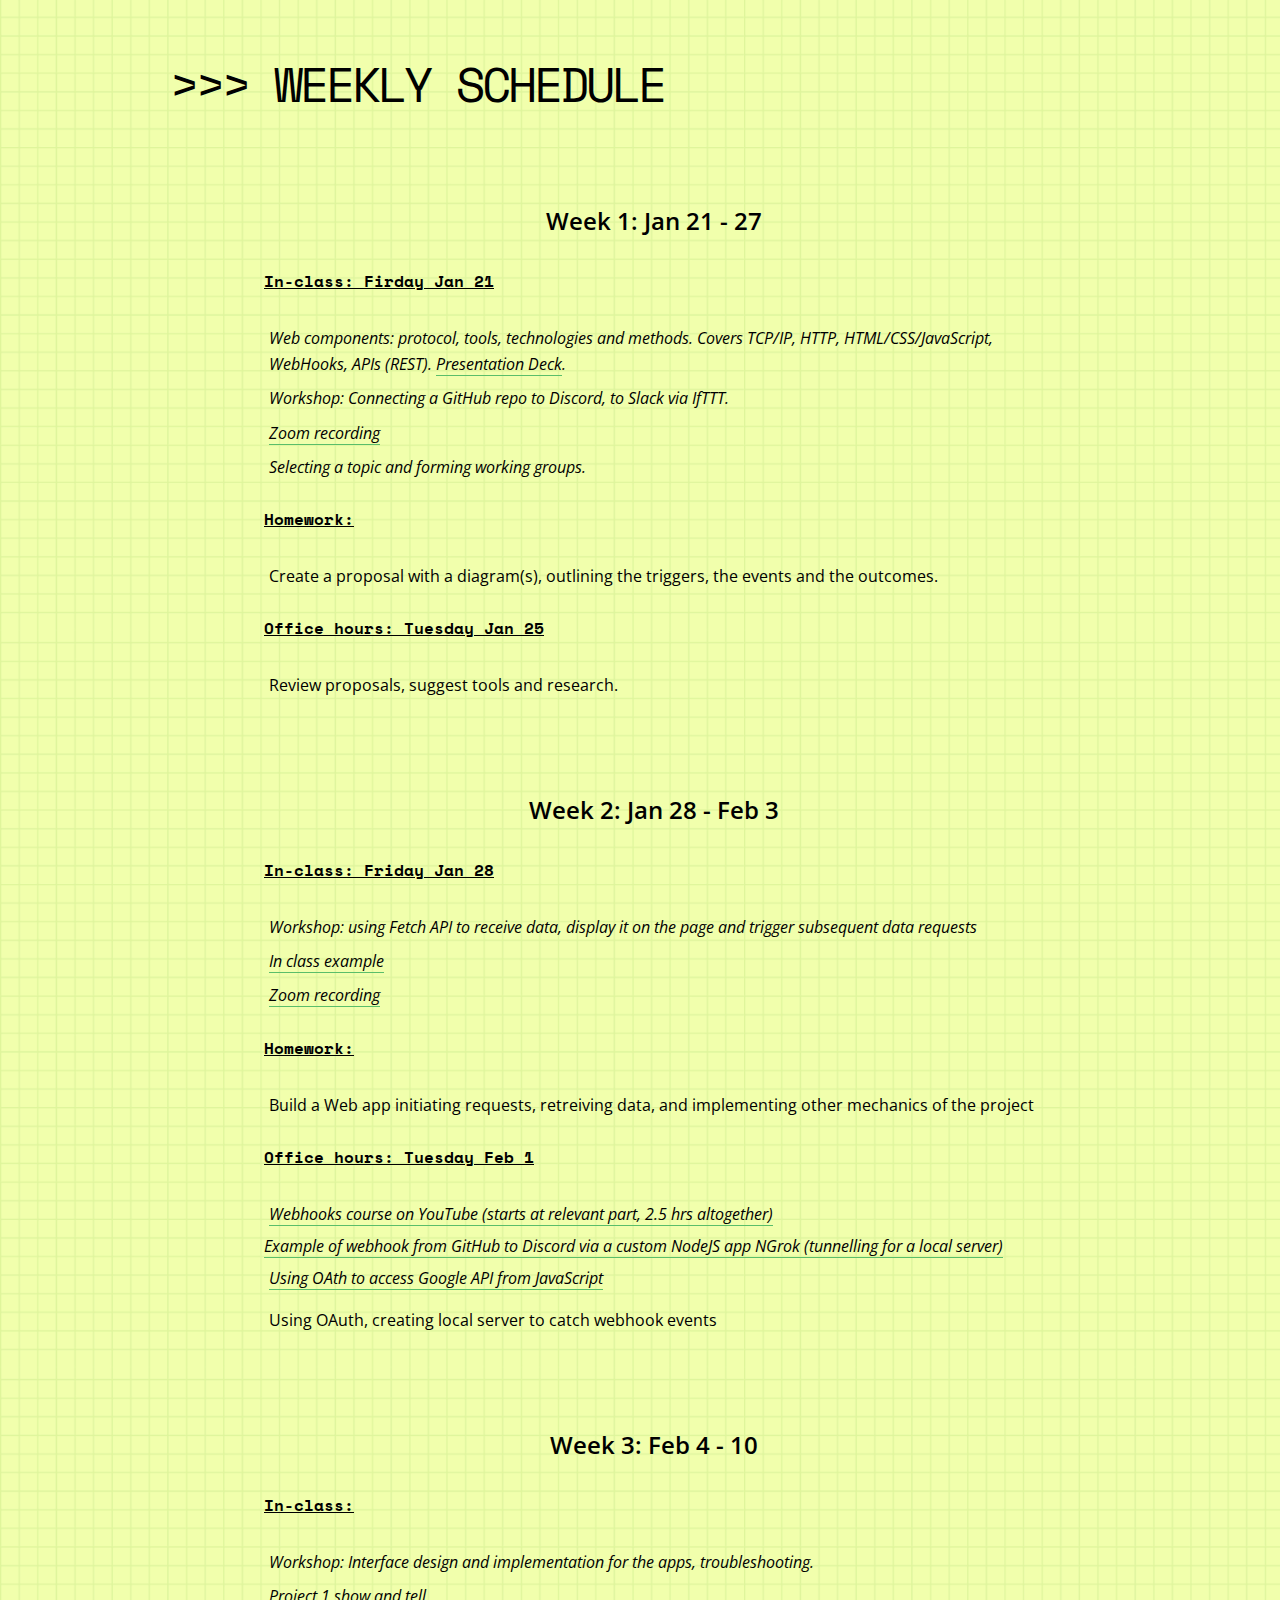
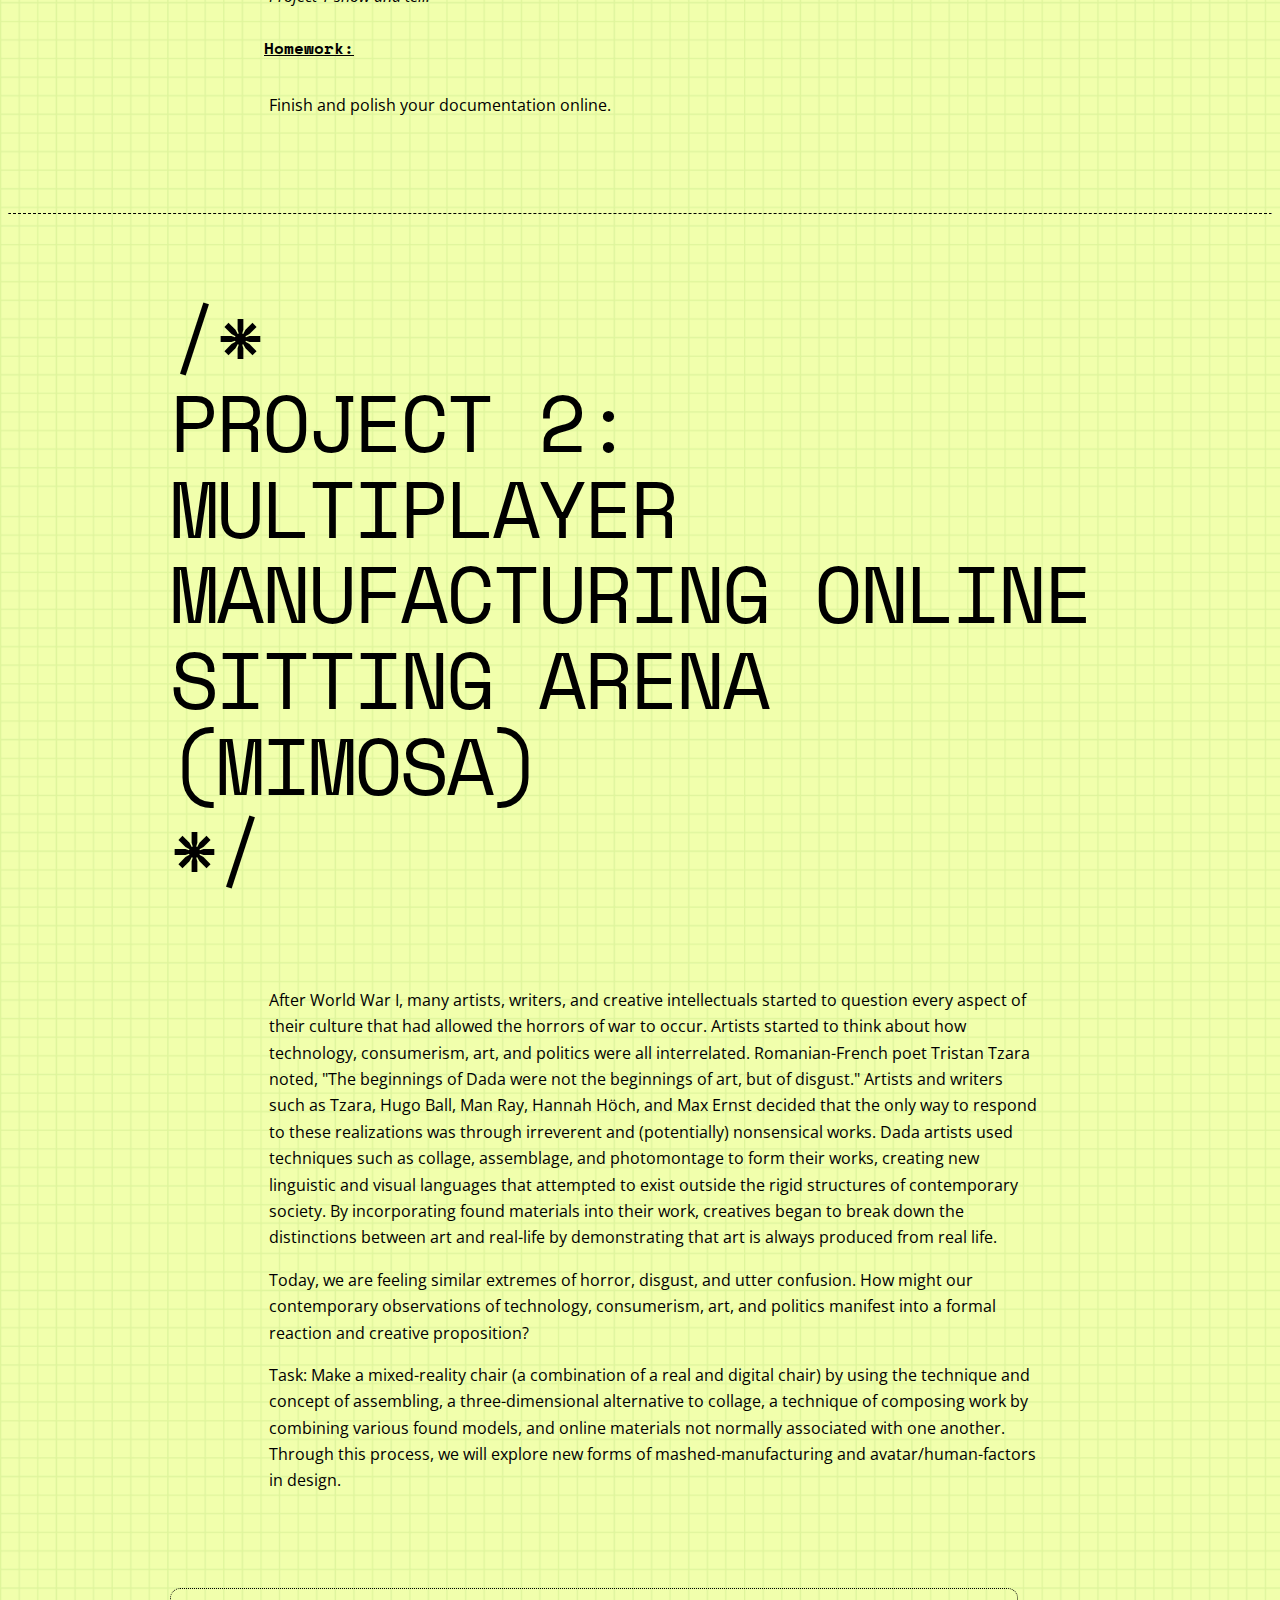
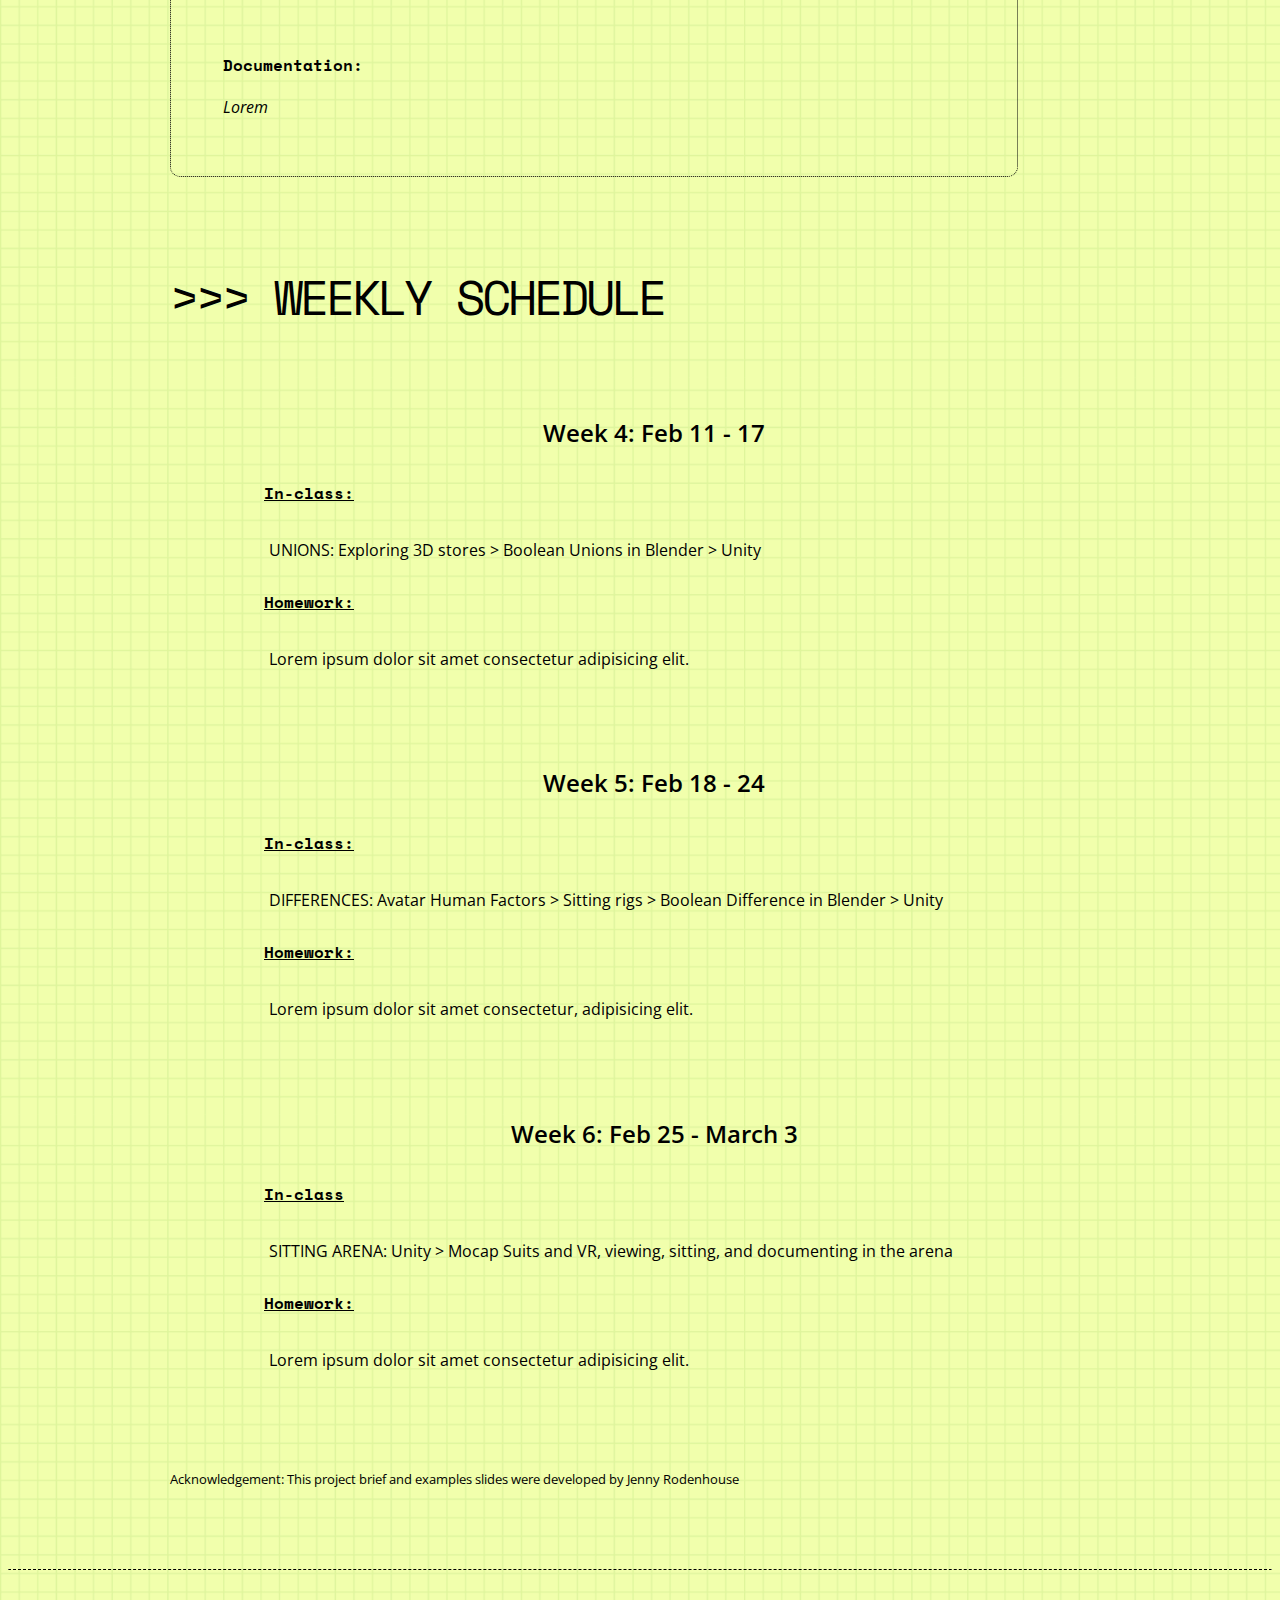
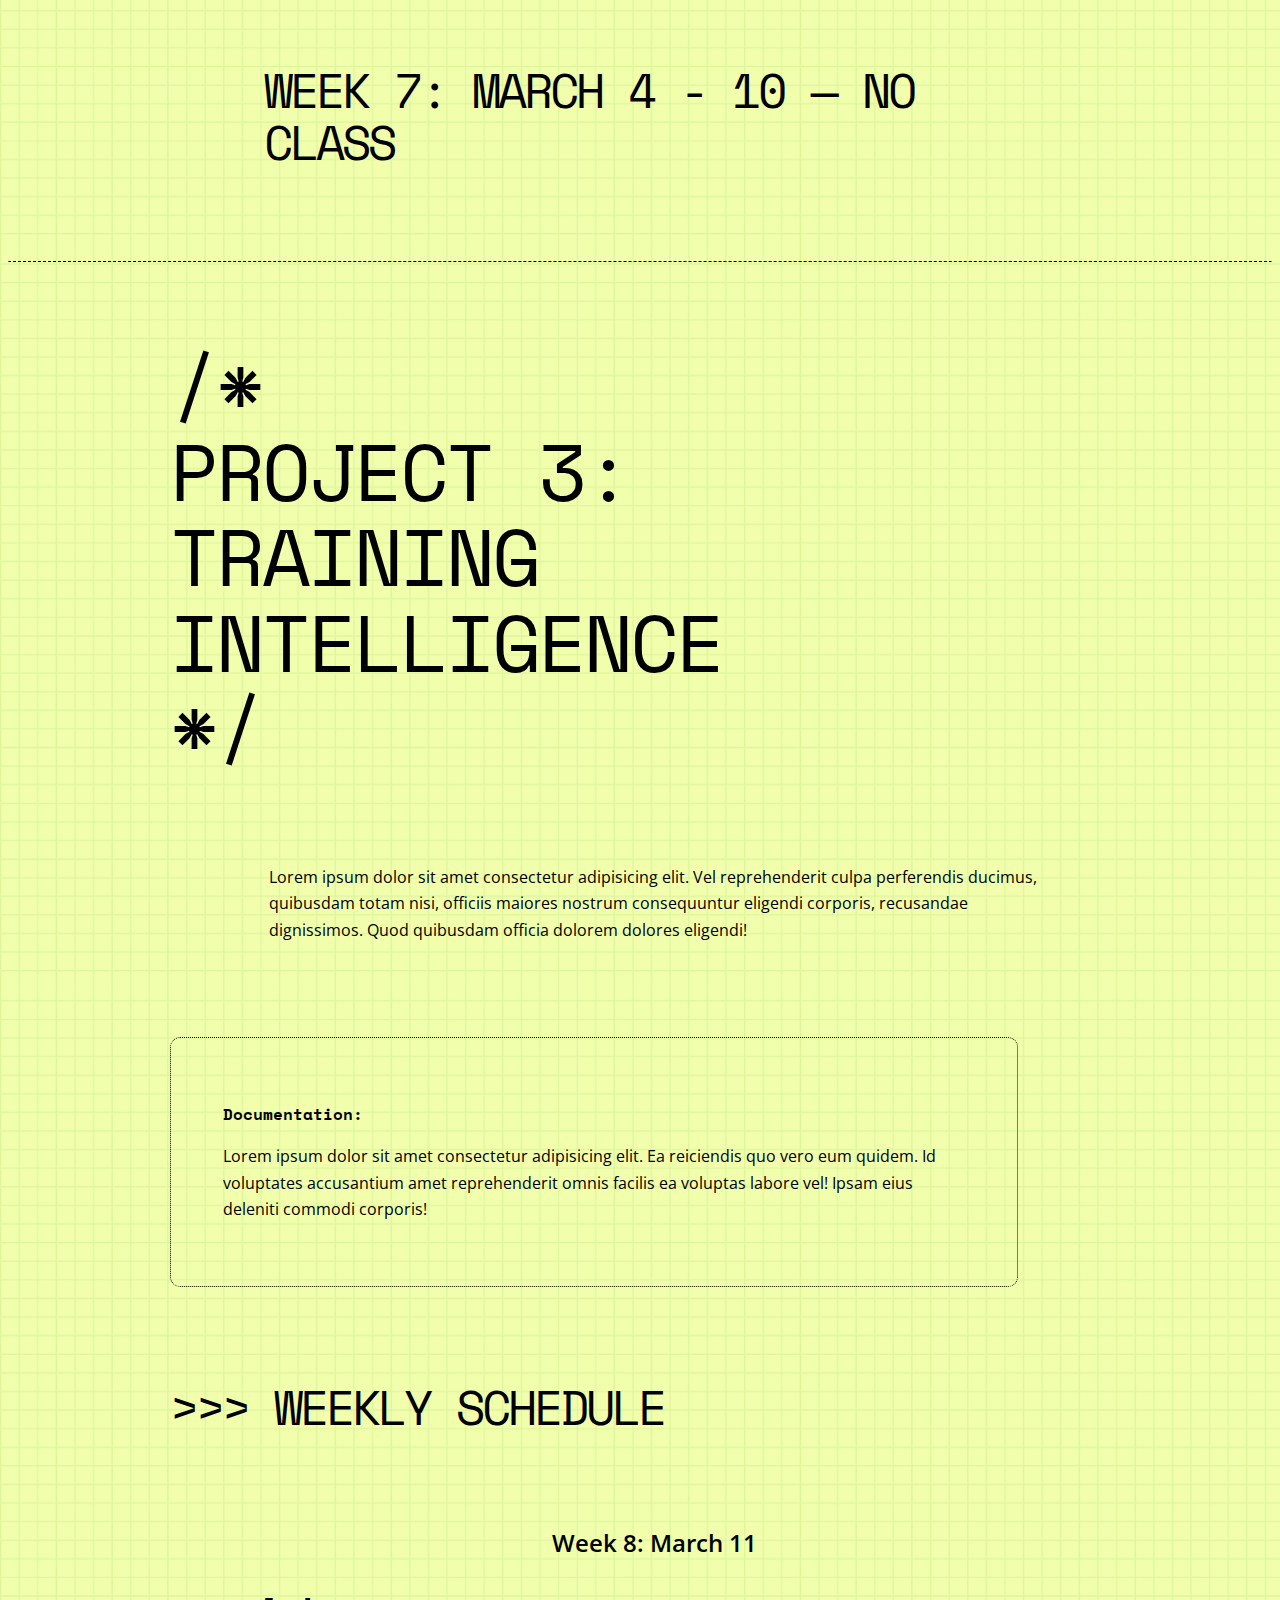
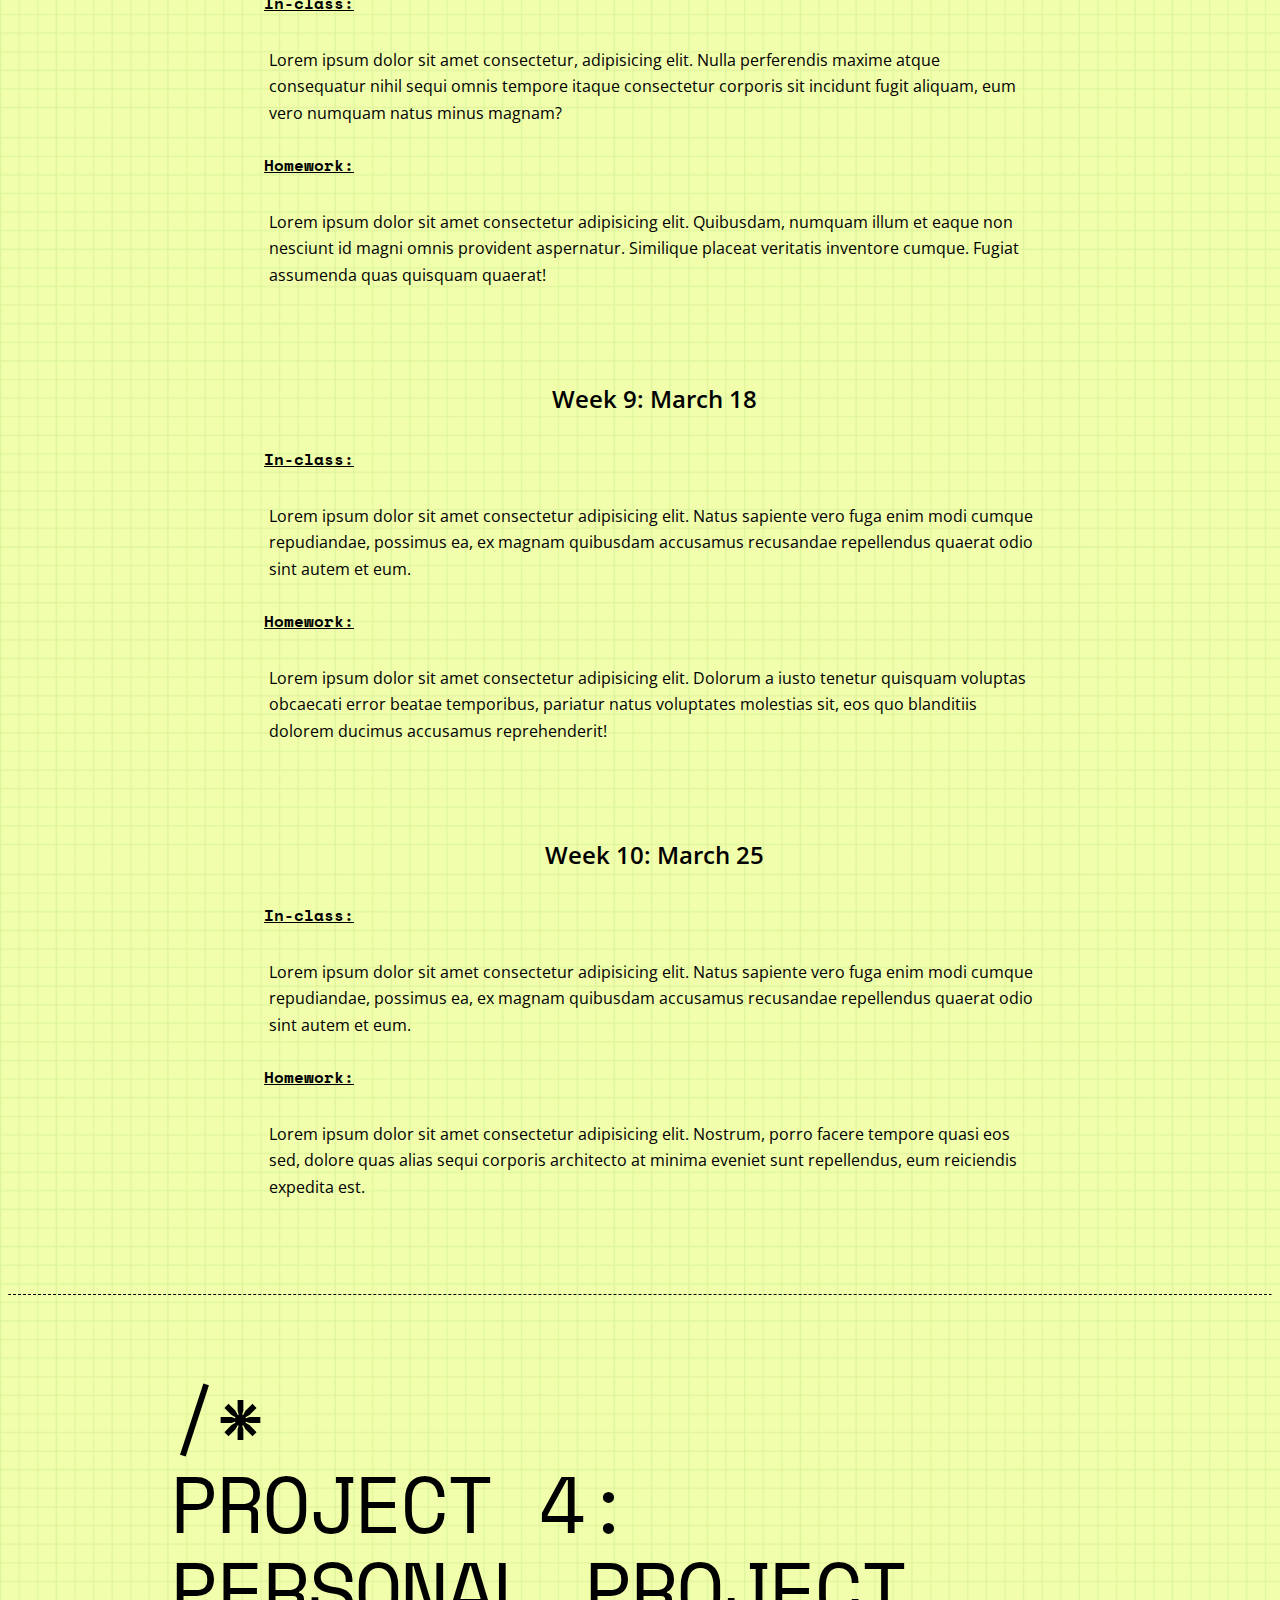
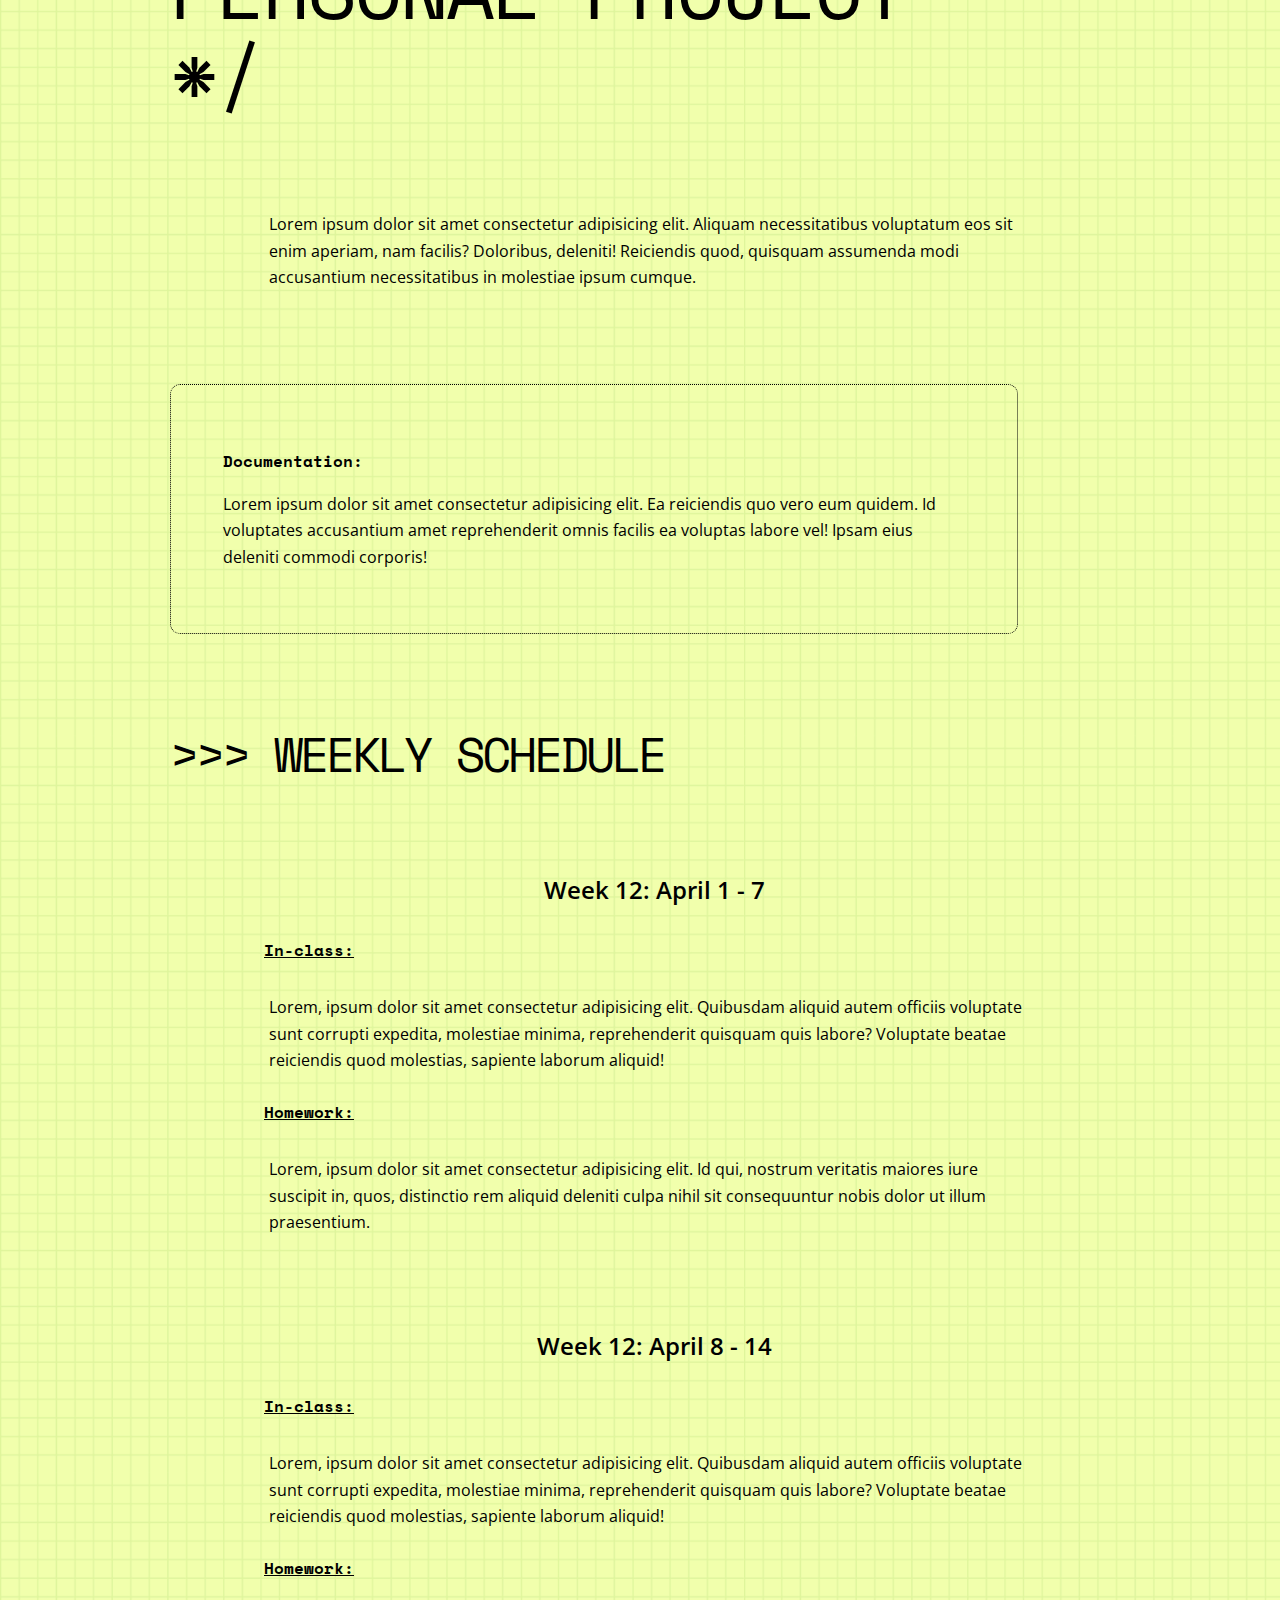
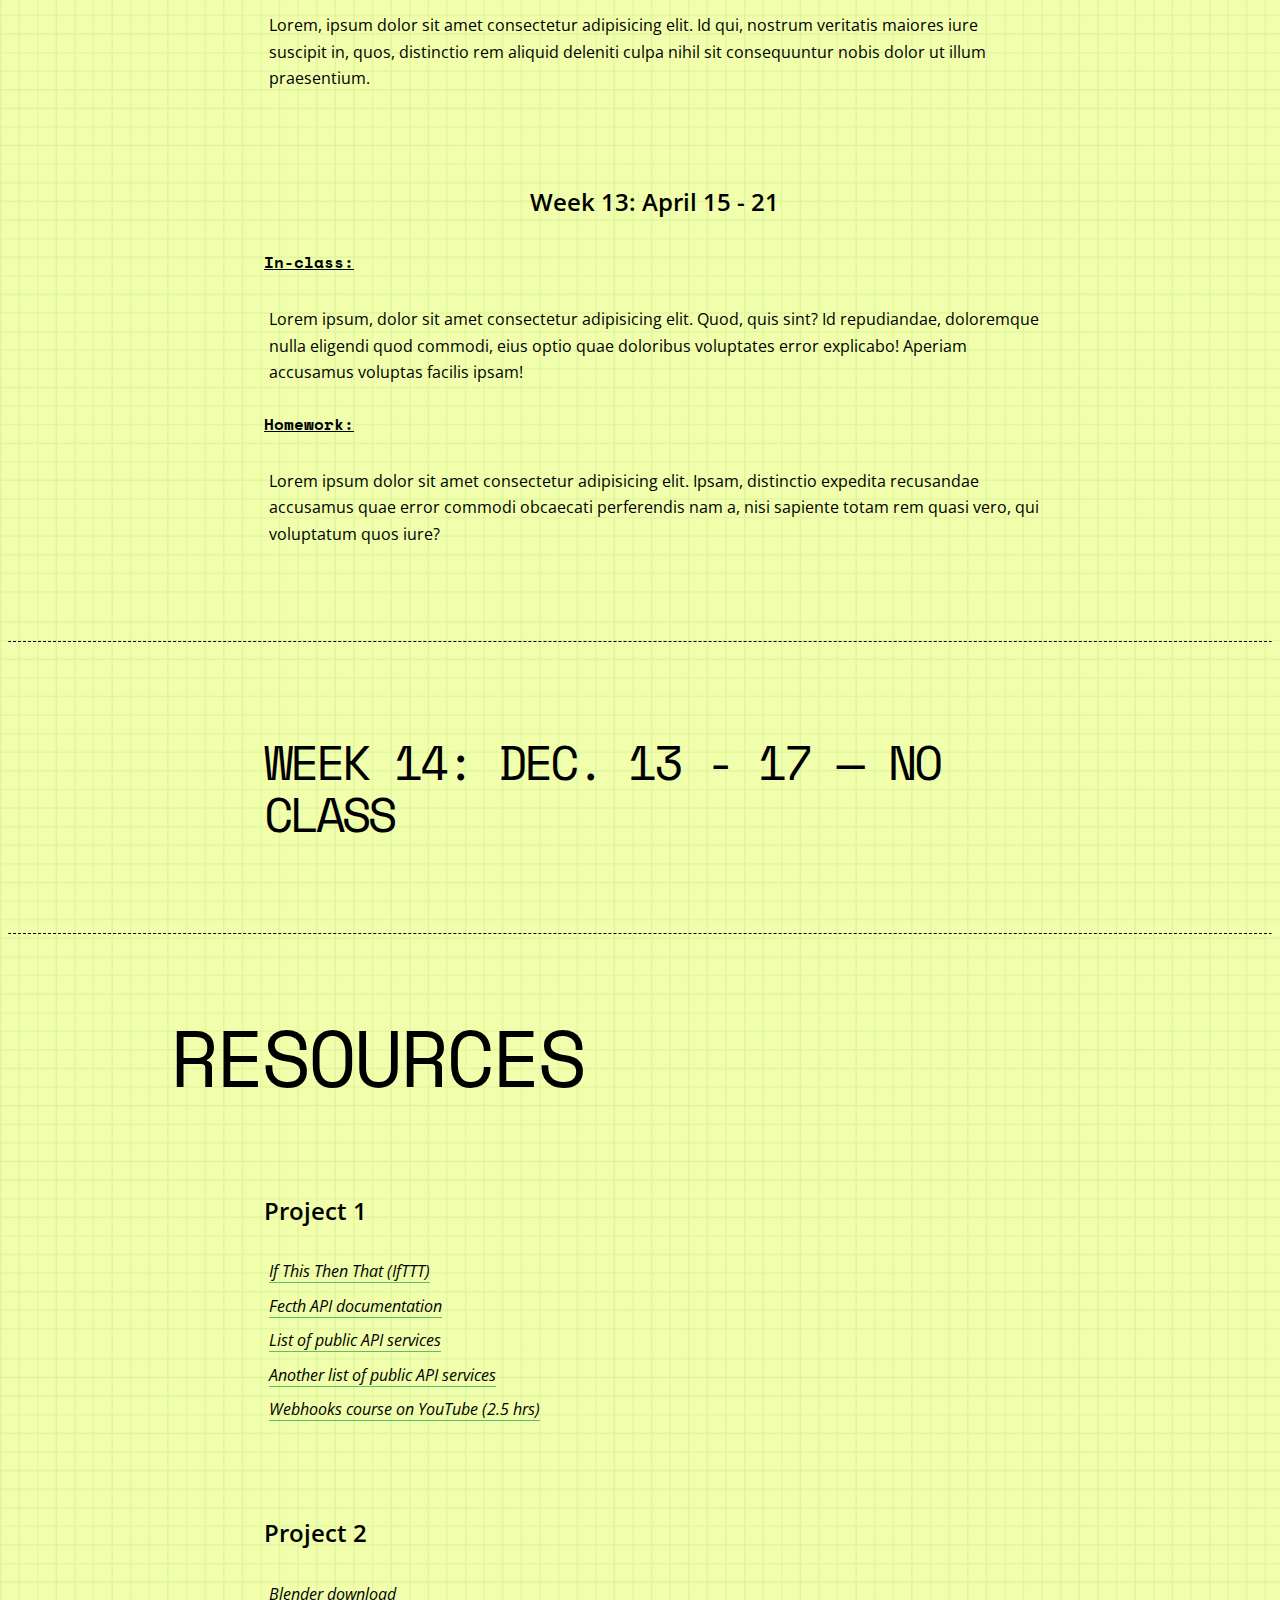
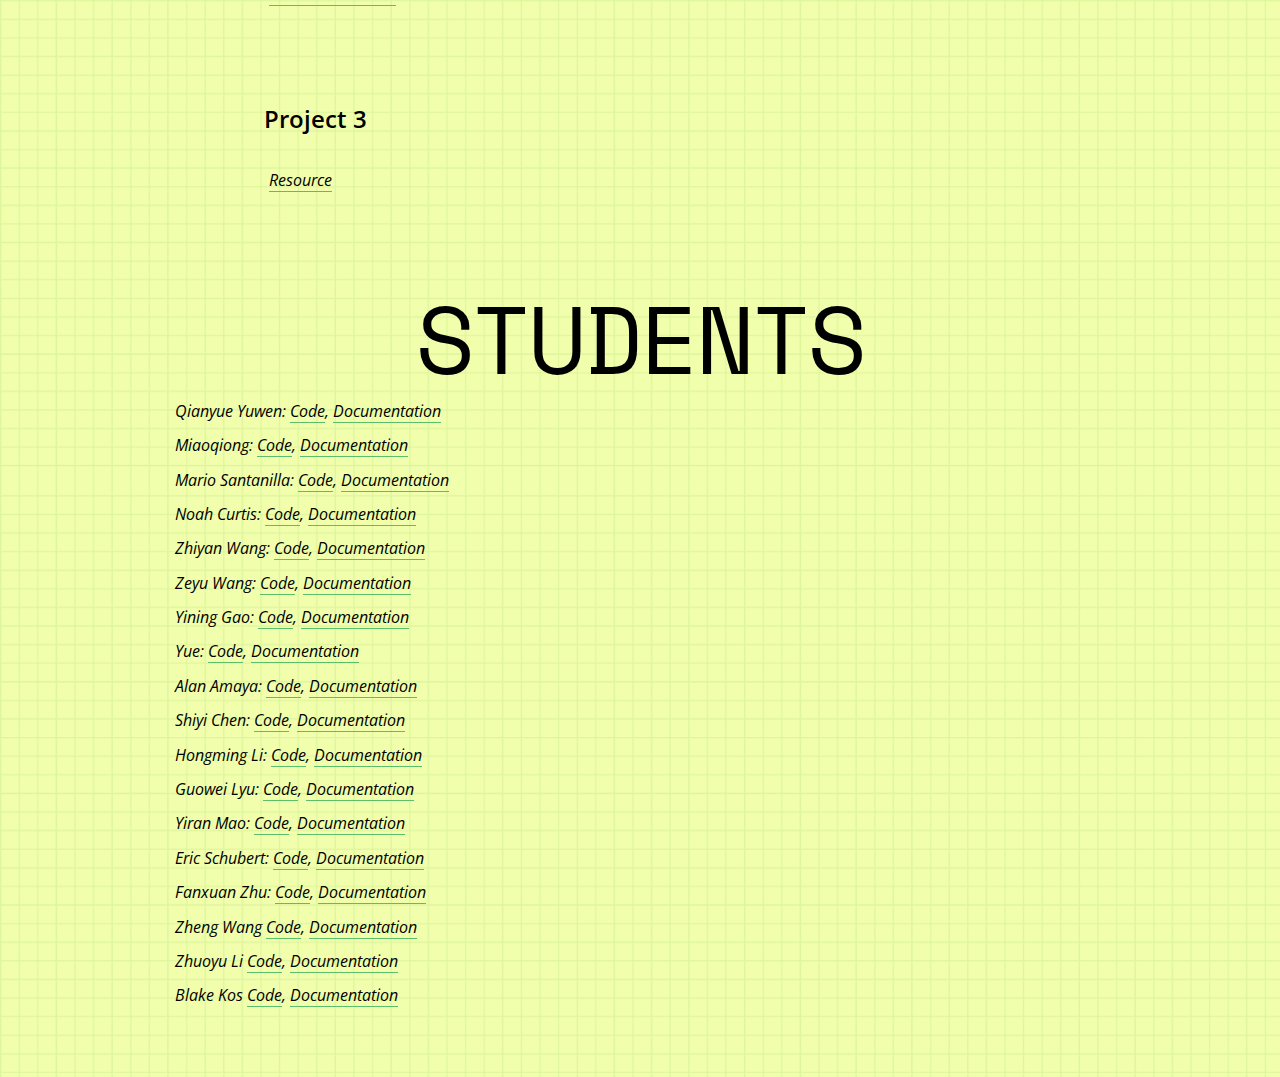
==== commit 19b12d0f: "Blender download link" ====
--- a/index.html
+++ b/index.html
@@ -35,7 +35,15 @@
             <div class="project-brief">
                 <p>The Web was built around the concept of requests and responses - a constant back and forth between a server on the Internet and a browser on your computer. As it grew and expanded the need arose to get exchange going not just between a person and a machine but among many machines.</p>
                 <p>A user initiates a single action - a click of a button, a text entry, a page scroll - and the browser triggers a chain of events, most of them hidden behind the veil of the Cloud, to pass around some data from one server to another, like a ball in a pinball machine. The data can be used to request other data, to trigger different responses from servers, to capture more data. It can be formatted, rearranged, displayed in different contexts, - juxtaposed with other data.</p>
-                <p>In the spirit of <a href="https://en.wikipedia.org/wiki/Rube_Goldberg_machine" target="_blank" rel="noopener noreferrer">Rube Goldberg’s fascination</a> with the mechanism over the end result - how can we build similar systems in the digital realm? What kind of data could be passed around? With services could be chained together to produce some unexpected outcomes? What would the triggers look like - and the end results? None of those need to be practical, efficient or even reasonable - the focus is on the celebration of the chains of events and the mechanisms that enable them.</p>
+                <p>In the spirit of <a href="https://en.wikipedia.org/wiki/Rube_Goldberg_machine" target="_blank" rel="noopener noreferrer">Rube Goldberg's fascination</a> with the mechanism over the end result - how can we build similar systems in the digital realm? What kind of data could be passed around? With services could be chained together to produce some unexpected outcomes? What would the triggers look like - and the end results? None of those need to be practical, efficient or even reasonable - the focus is on the celebration of the chains of events and the mechanisms that enable them.</p>
+                <p><strong>Working in groups:</strong></p>
+                <ul>
+                    <li>Blake and Yining</li>
+                    <li>Zeyu and Yiran</li>
+                    <li>Yue, Alan and Mario</li>
+                    <li>Hongming, Shiyi and Zoey</li>
+                    <li>Zhuoyu & Qianyue</li>
+                </ul>
             </div>
 
             <div class="documentation">
@@ -56,6 +64,7 @@
                 <ul>
                     <li>Web components: protocol, tools, technologies and methods. Covers TCP/IP, HTTP, HTML/CSS/JavaScript, WebHooks, APIs (REST). <a href="https://docs.google.com/presentation/d/e/2PACX-1vT1JFkBU4i_oZUlqxHB9flZ7P-wmqPpSnszx7we_S9NS3O35q3NUWhmMwfDXANx7BCq0tABo28y25Wy/pub?start=false&loop=false&delayms=0" target="_blank" rel="noopener noreferrer">Presentation Deck</a>.</li>
                     <li>Workshop: Connecting a GitHub repo to Discord, to Slack via IfTTT.</li>
+                    <li><a href="https://artcenter.zoom.us/rec/share/0i9eo7CLrpLgofO5amBodOzpV9UL3F3DnV1ZV5wbvasgbQwdMhU0UszqGm1ApU-O.80nf7LikwZ1GVQ3z" target="_blank" rel="noopener noreferrer">Zoom recording</a></li>
                     <li>Selecting a topic and forming working groups.</li>
                 </ul>
 
@@ -69,15 +78,24 @@
                 <h4>Week 2: Jan 28 - Feb 3</h4>
                 <h5>In-class: Friday Jan 28</h5>
                 <ul>
-                    <li>Workshop: building a local webserver (with tunneling) to render a dashboard and allow to trigger and receive various events.</li>
-                    <li>Creating Webhooks for IfTTT and AdafriutIO</li>
+                    <li>Workshop: using Fetch API to receive data, display it on the page and trigger subsequent data requests</li>
+                    <li><a href="./project1/index.html" target="_blank" rel="noopener noreferrer">In class example</a></li>
+                    <li><a href="https://artcenter.zoom.us/rec/share/wqK1zVpzml_aW4-phazJW-g0MFexDncDZatGWQ2BWbRBHC8Nelkd__vJC4FLD9EC.f3O8qWb3pmCt6z-i" target="_blank" rel="noopener noreferrer">Zoom recording</a></li>
                 </ul>
                 <p></p>
                 <h5>Homework:</h5>
                 <p>Build a Web app initiating requests, retreiving data, and implementing other mechanics of the project</p>
 
-                <h5>Office hours</h5>
-                <p>Troubleshooting and review</p>
+                <h5>Office hours: Tuesday Feb 1</h5>
+                <ul>
+                    <li><a href="https://youtu.be/41NOoEz3Tzc?t=3078" target="_blank" rel="noopener noreferrer">Webhooks course on YouTube (starts at relevant part, 2.5 hrs altogether)</a></li>
+                    <a href="" target="_blank" rel="noopener noreferrer">Example of webhook from GitHub to Discord via a custom NodeJS app </a>
+                    <a href="https://ngrok.com/" target="_blank" rel="noopener noreferrer">NGrok (tunnelling for a local server)</a>
+                    <li><a href="https://developers.google.com/identity/protocols/oauth2/javascript-implicit-flow" target="_blank" rel="noopener noreferrer">Using OAth to access Google API from JavaScript</a></li>
+                </ul>
+                <p></p>
+
+                <p>Using OAuth, creating local server to catch webhook events</p>
             </div>
             <div class="week" id="week3">
                 <h4>Week 3: Feb 4 - 10</h4>
@@ -246,13 +264,14 @@
                     <li><a href="https://developer.mozilla.org/en-US/docs/Web/API/Fetch_API" target="_blank" rel="noopener noreferrer">Fecth API documentation</a></li>
                     <li><a href="https://github.com/public-apis/public-apis" target="_blank" rel="noopener noreferrer">List of public API services</a></li>
                     <li><a href="https://apilist.fun/" target="_blank" rel="noopener noreferrer">Another list of public API services</a></li>
+                    <li><a href="https://youtu.be/41NOoEz3Tzc" target="_blank" rel="noopener noreferrer">Webhooks course on YouTube (2.5 hrs)</a></li>
                 </ul>
             </div>
 
             <div class="project-resources">
                 <h4>Project 2</h4>
                 <ul>
-                    <li><a href="http://" target="_blank" rel="noopener noreferrer">Resource</a></li>
+                    <li><a href="https://www.blender.org/download/" target="_blank" rel="noopener noreferrer">Blender download</a></li>
                 </ul>
             </div>
 
@@ -266,7 +285,7 @@
         <section>
             <h1 id="students">STUDENTS</h1>
             <ul>
-                <li>Yuwen Qianyue: <a href="https://github.com/qqUncodable/Fall2021-Tech3" target="_blank">Code</a>, <a href="https://qquncodable.github.io/Fall2021-Tech3/" target="_blank">Documentation</a></li>
+                <li>Qianyue Yuwen: <a href="https://github.com/qqUncodable/Fall2021-Tech3" target="_blank">Code</a>, <a href="https://qquncodable.github.io/Fall2021-Tech3/" target="_blank">Documentation</a></li>
 
                 <li>Miaoqiong: <a href="https://github.com/miamq/CreativeTech3" target="_blank">Code</a>, <a href="https://miamq.github.io/CreativeTech3/" target="_blank">Documentation</a></li>
 
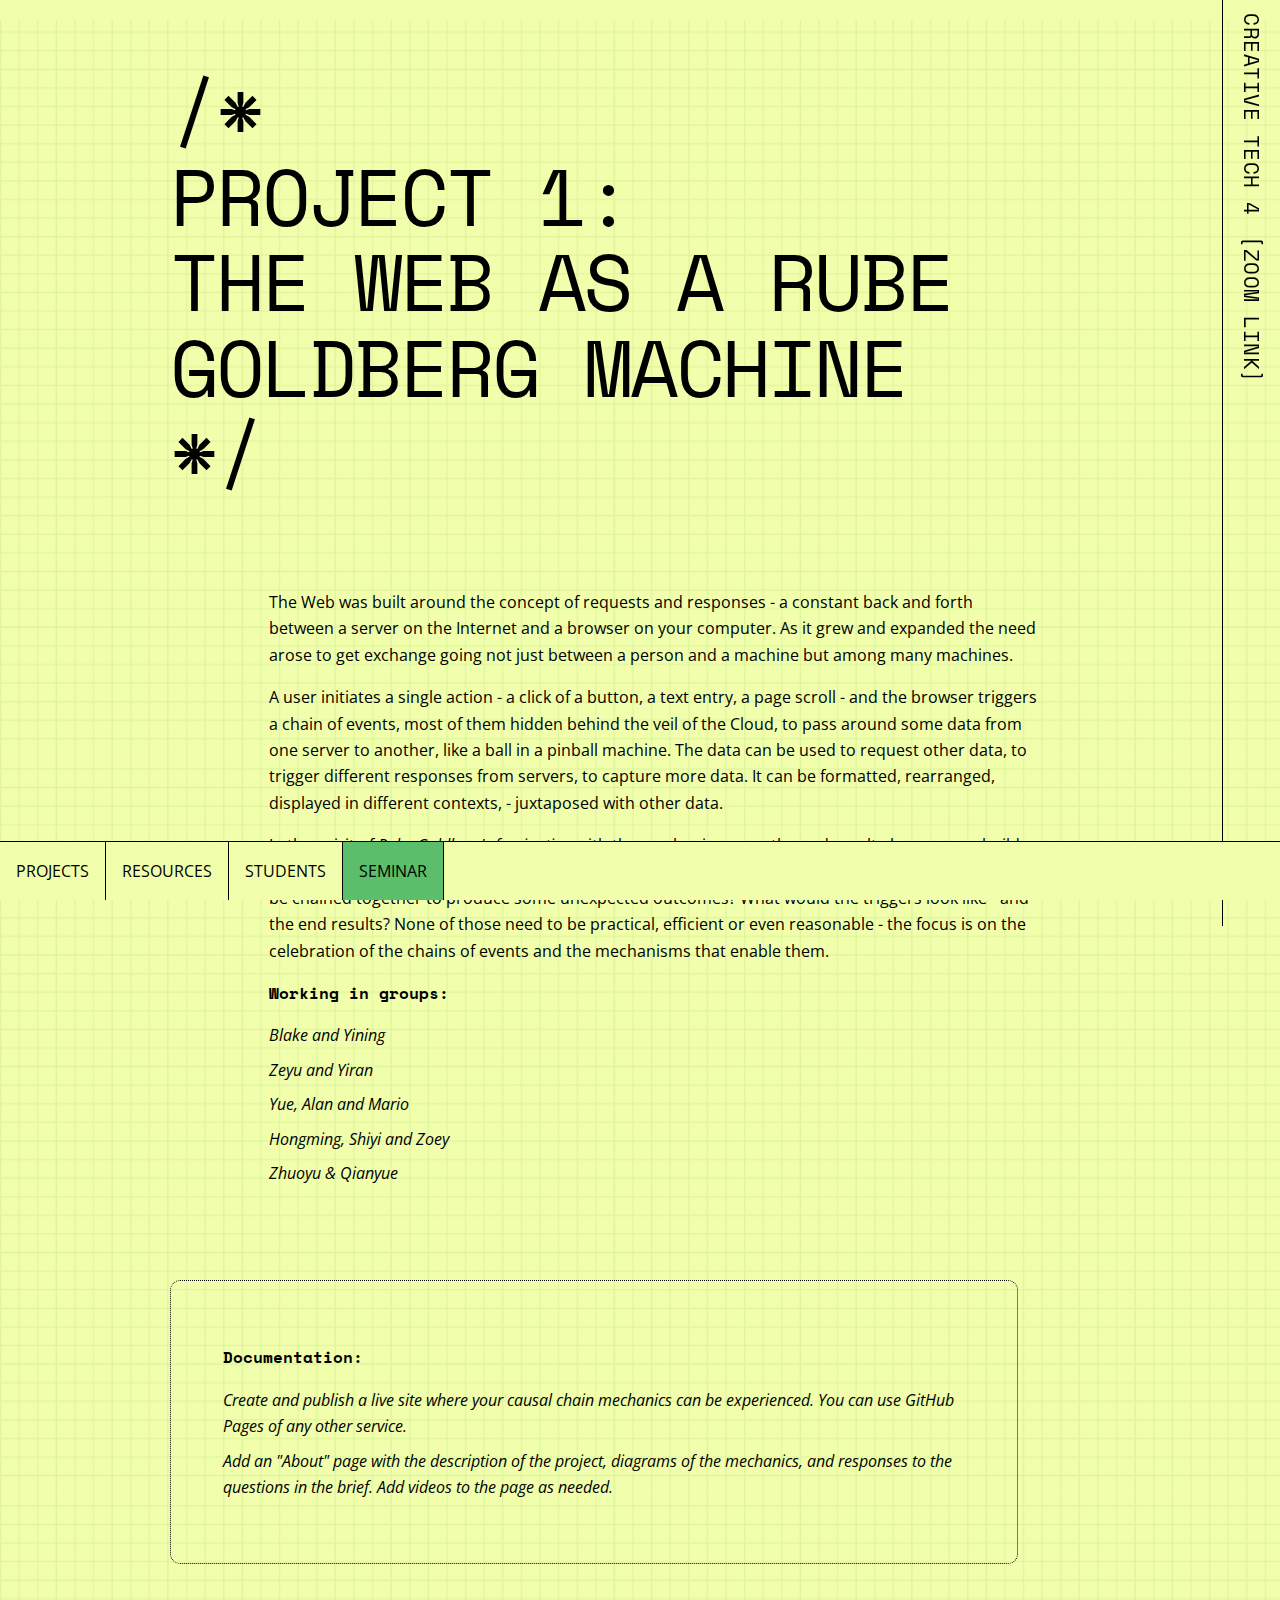
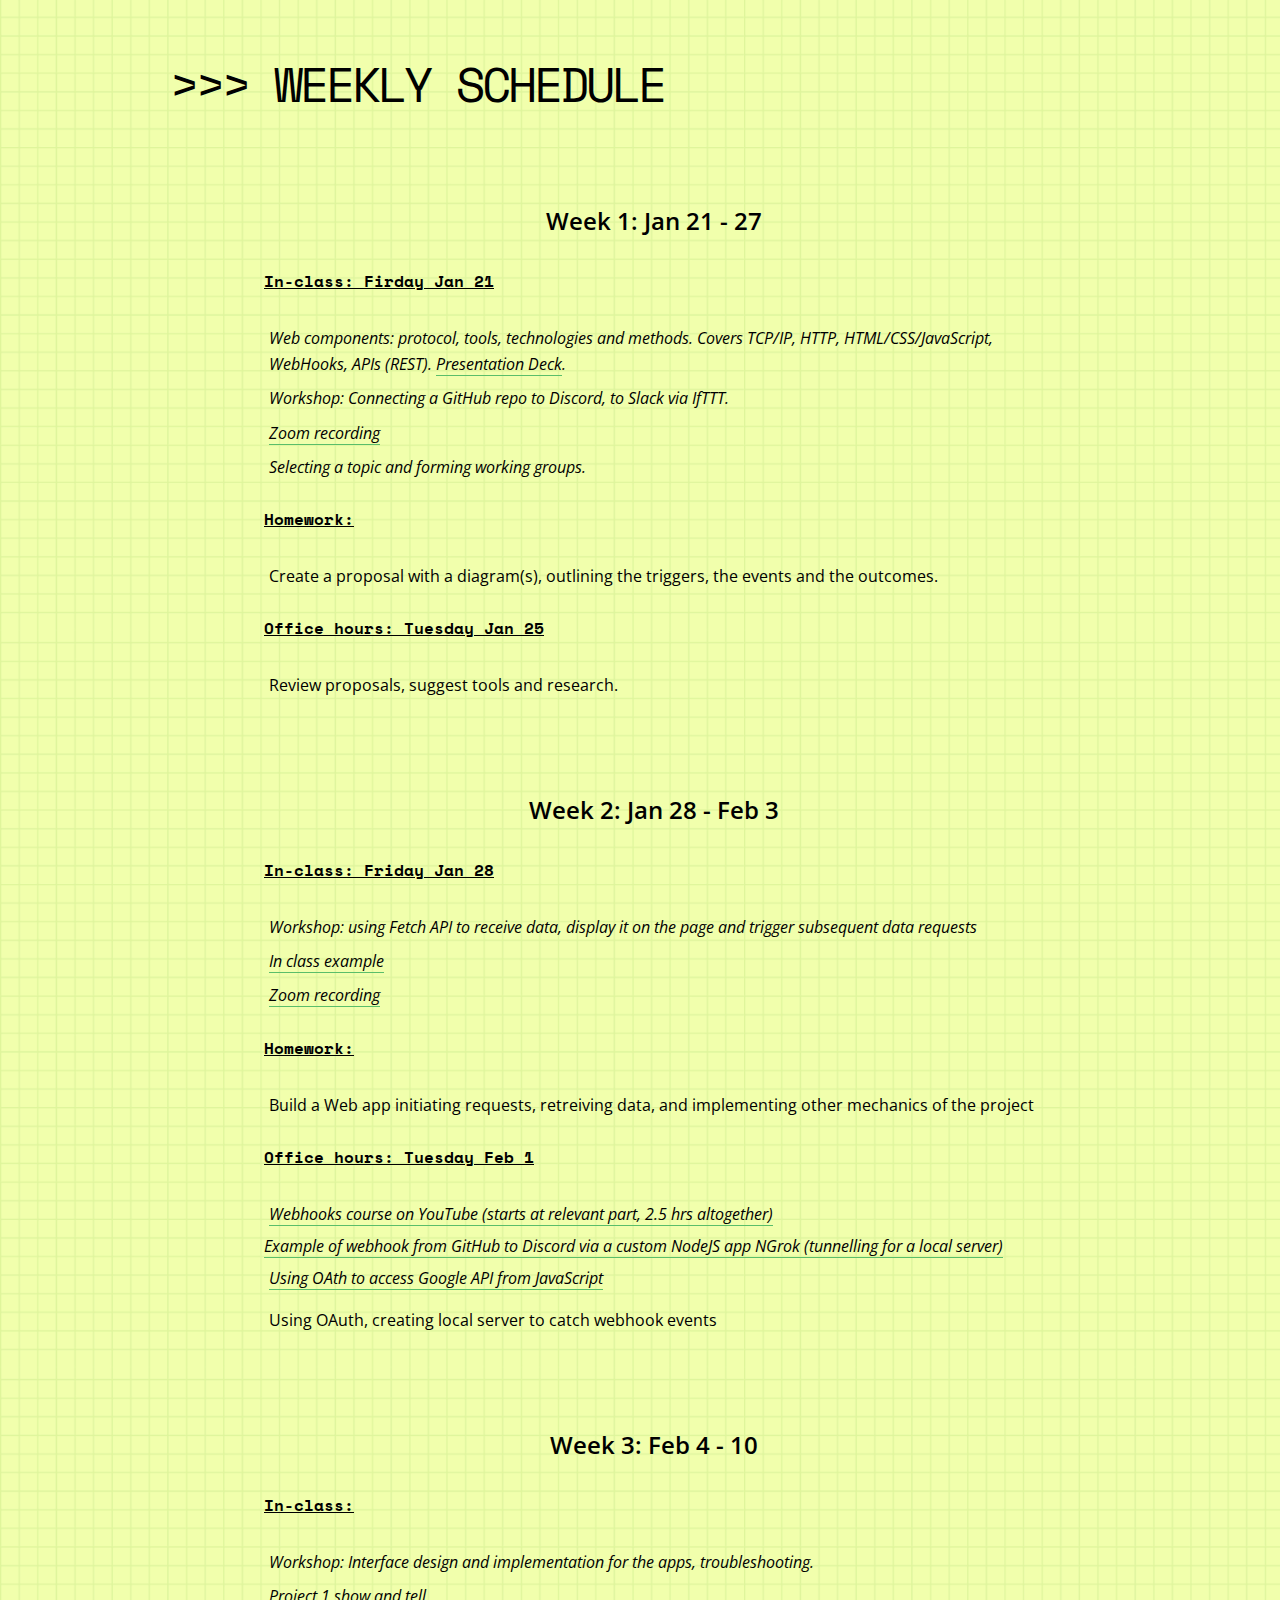
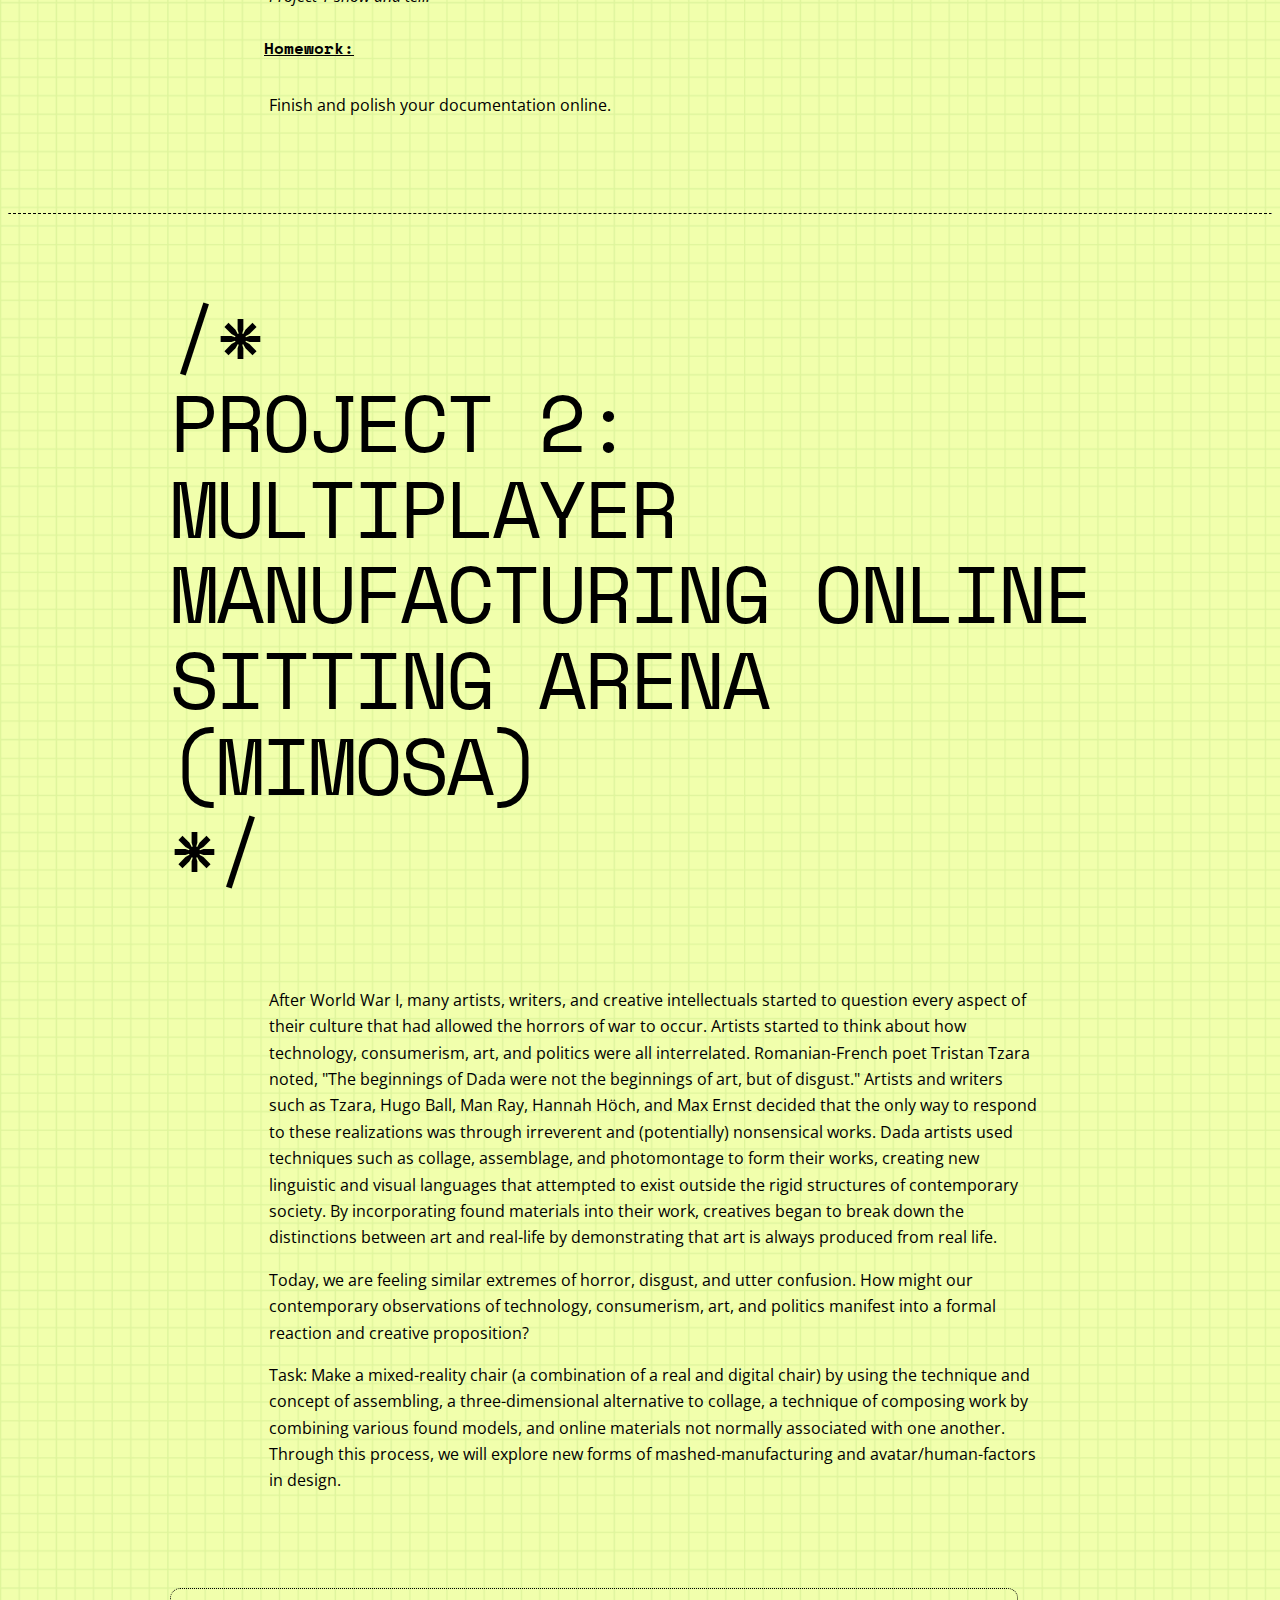
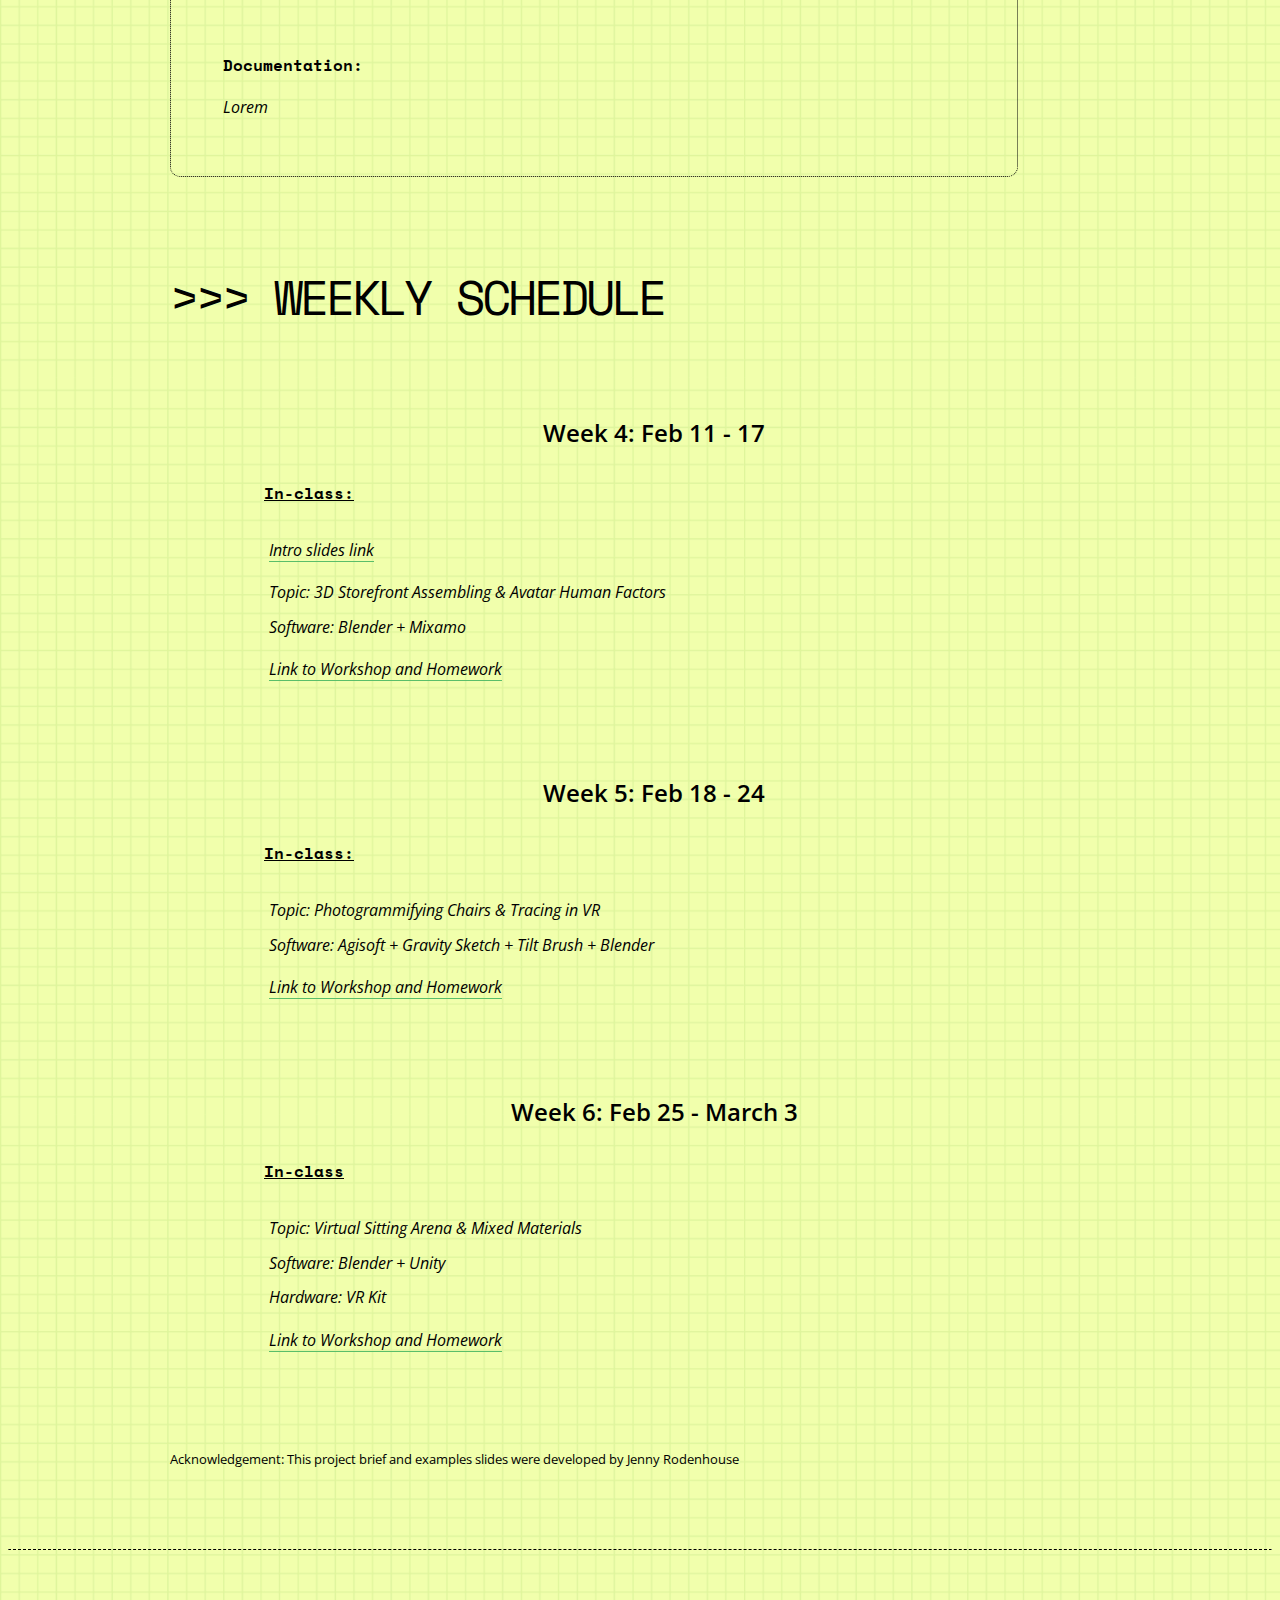
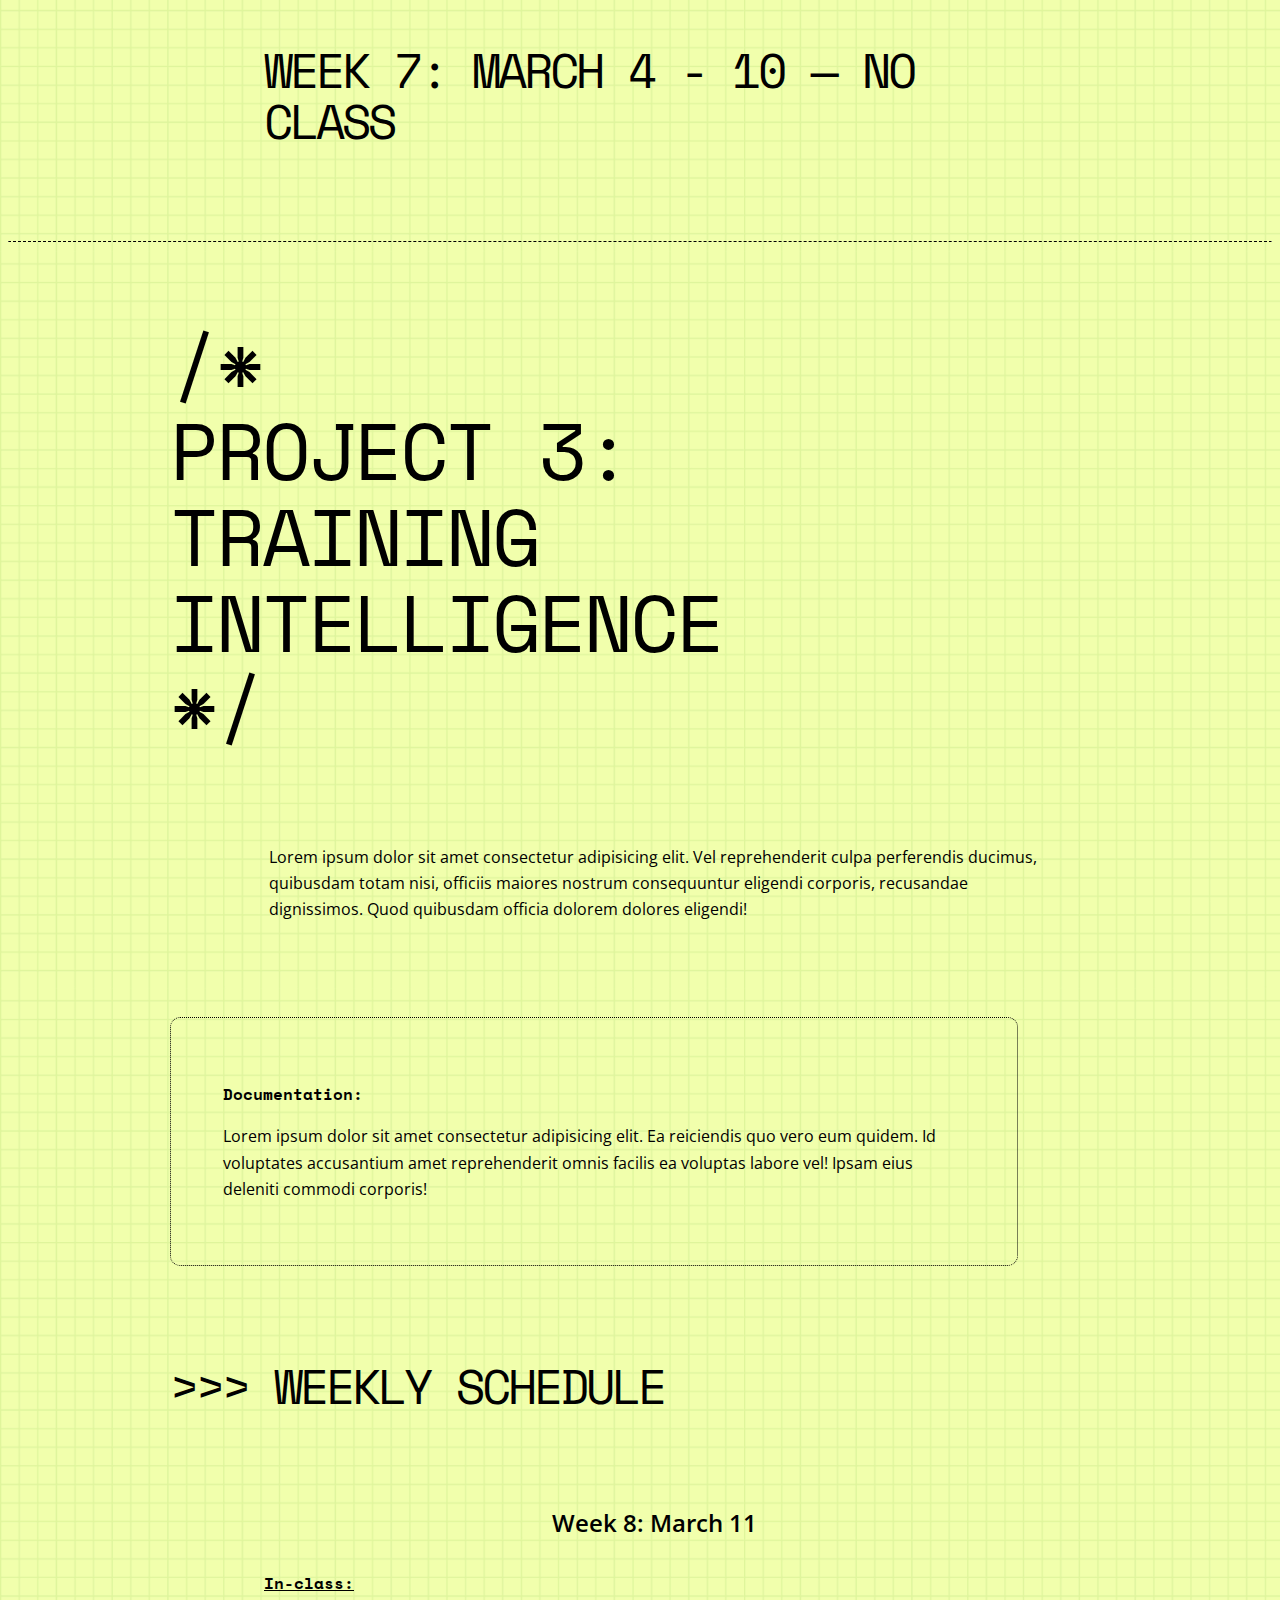
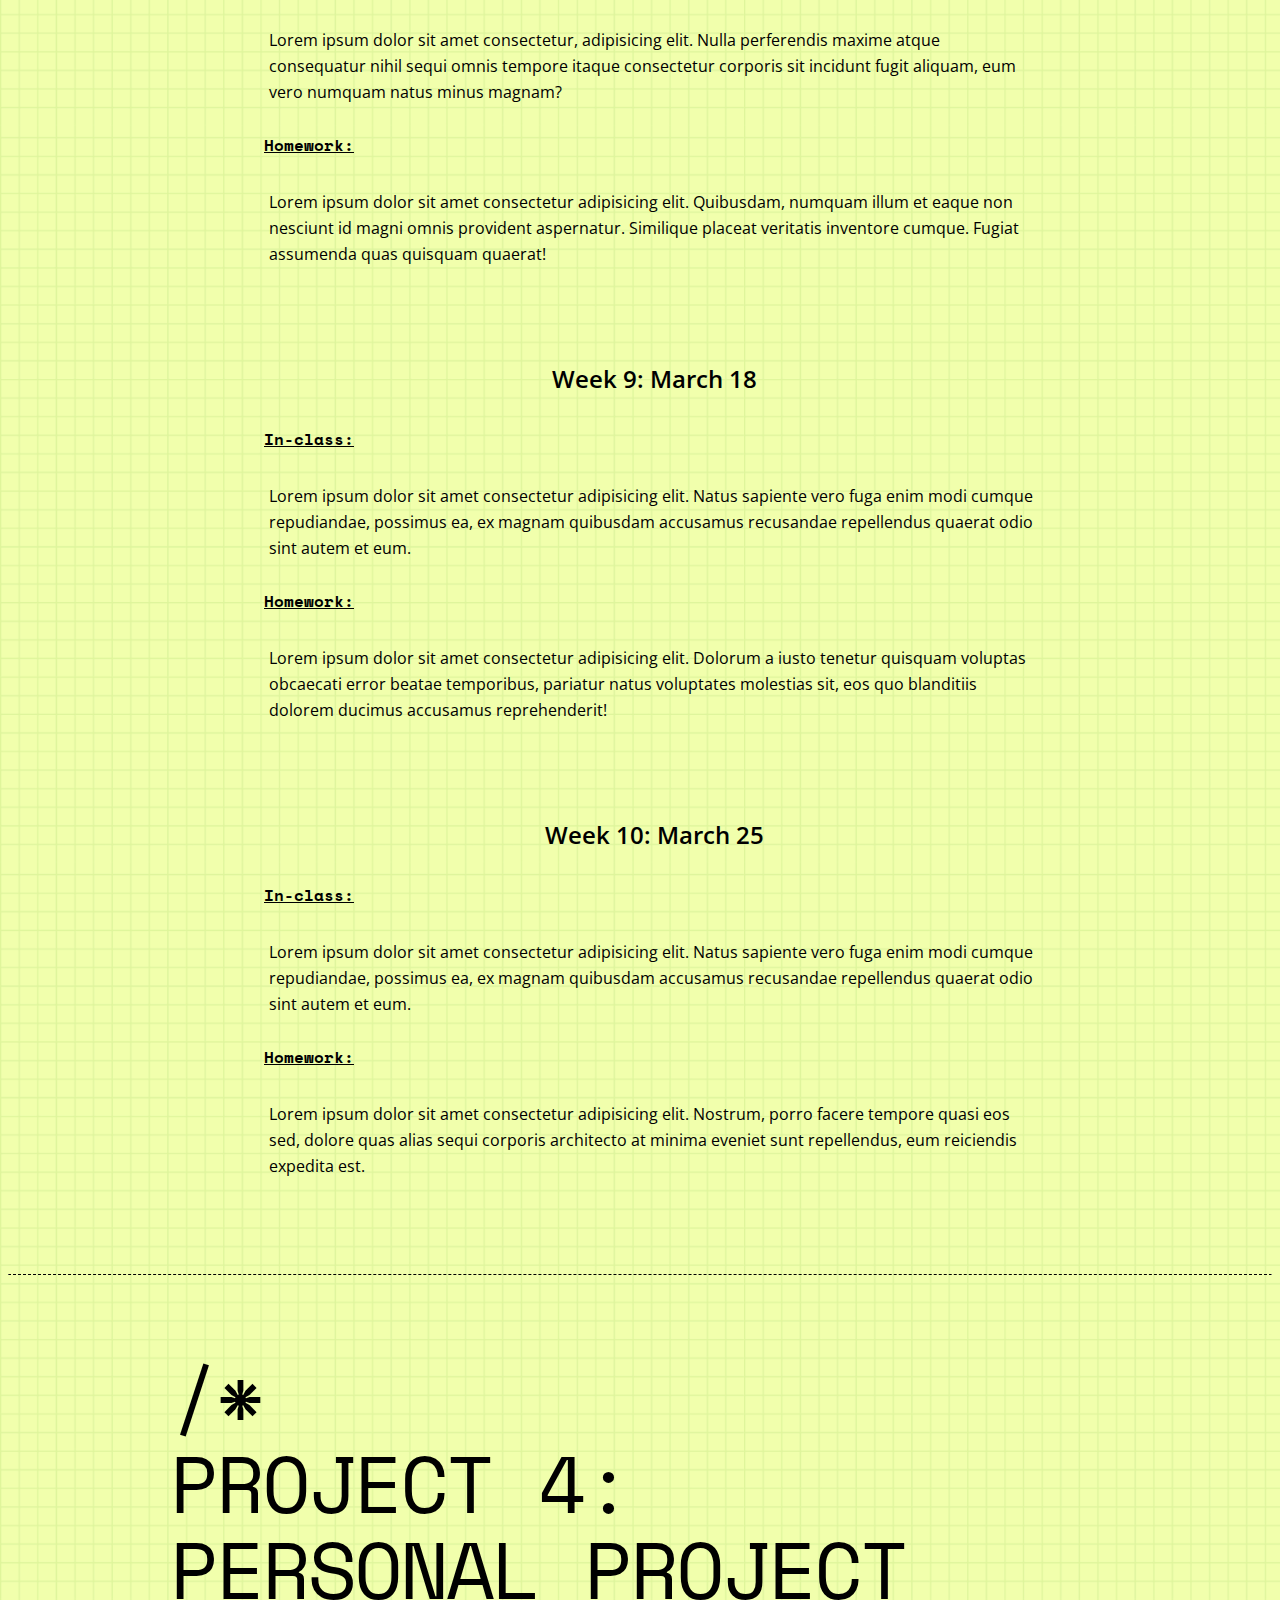
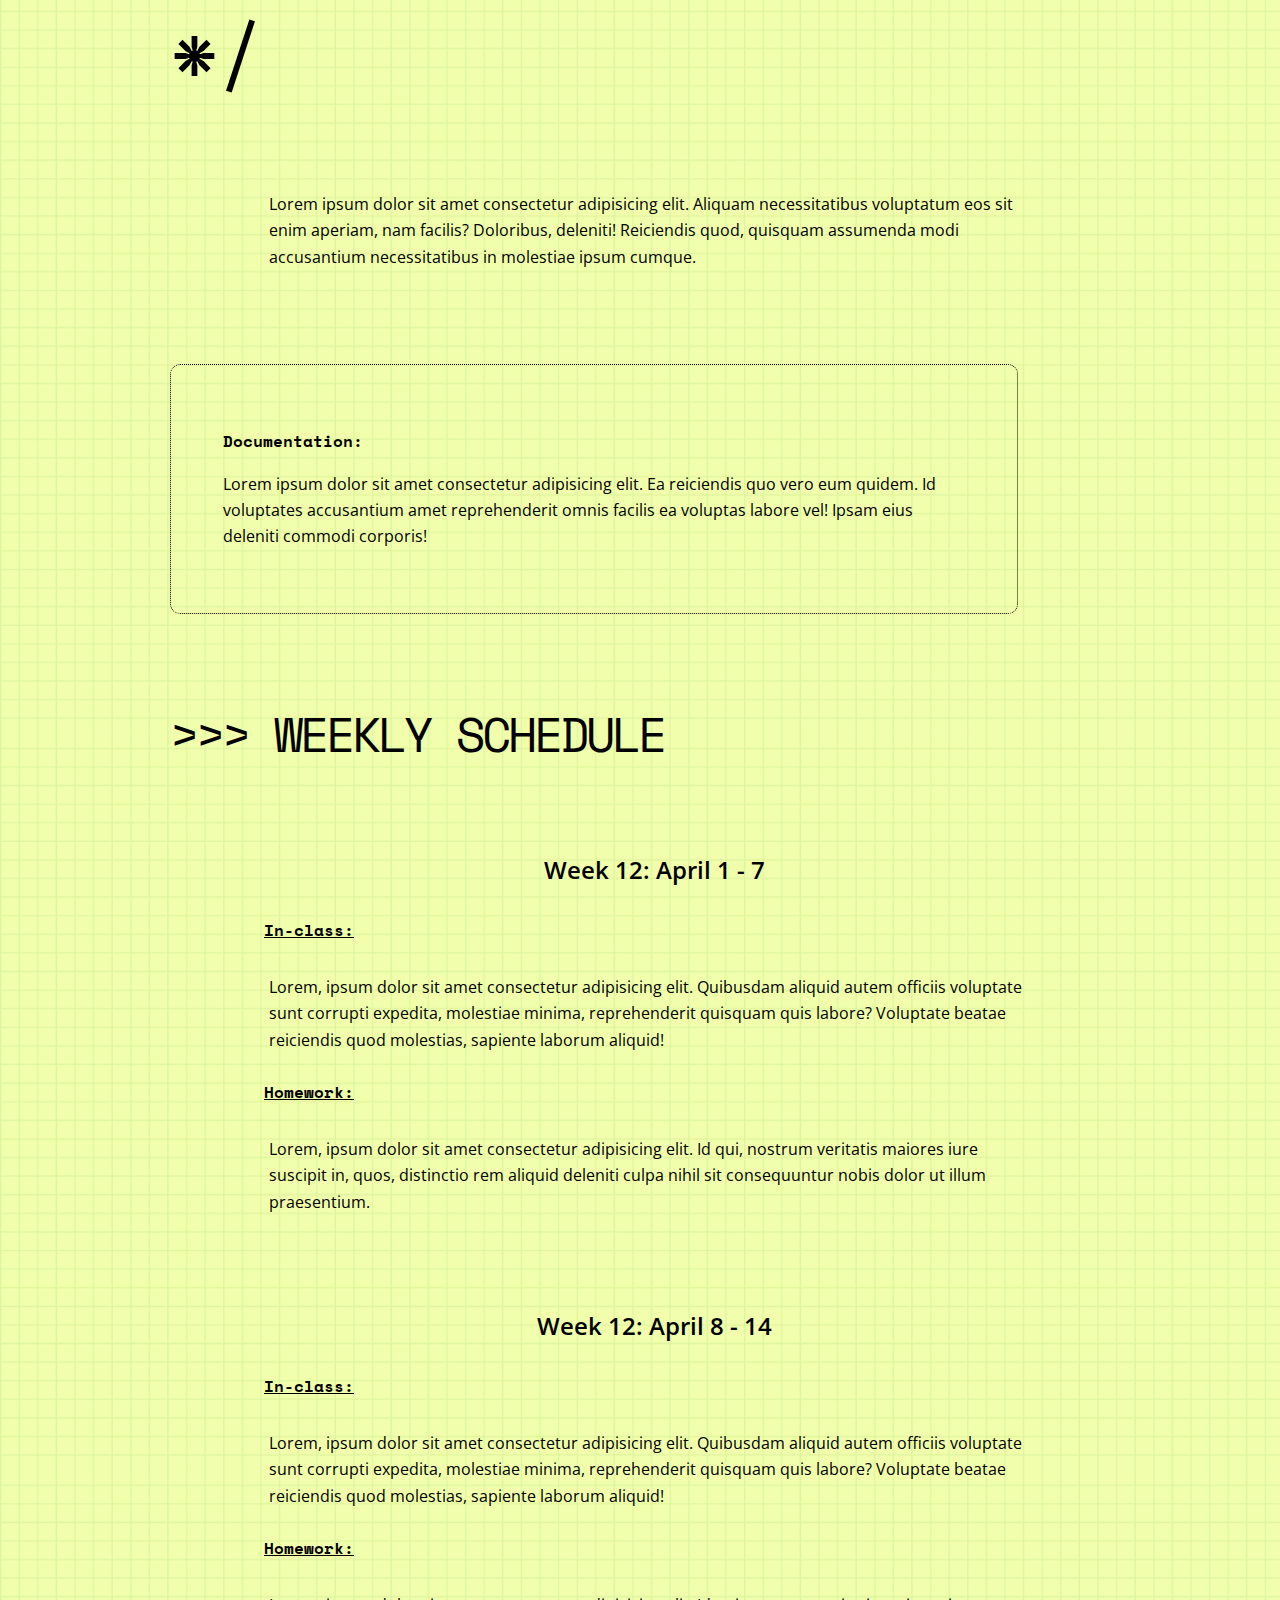
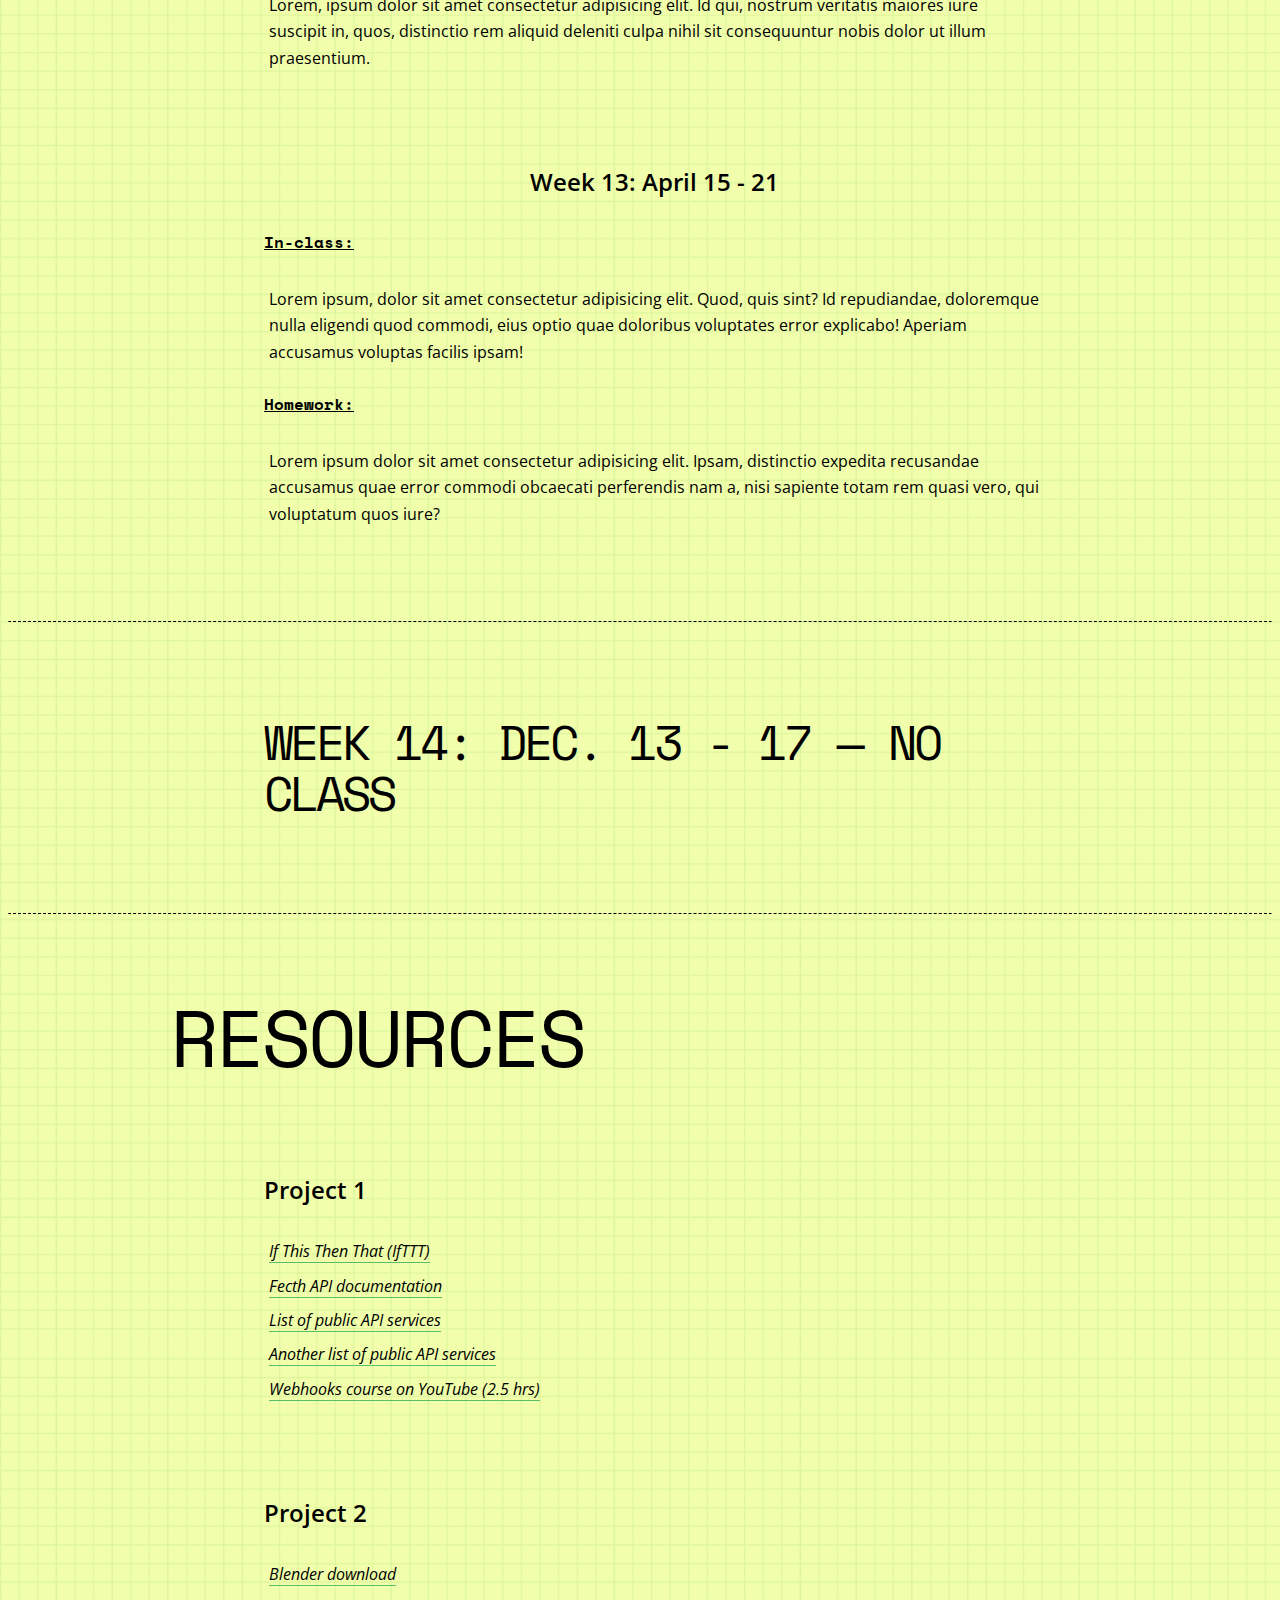
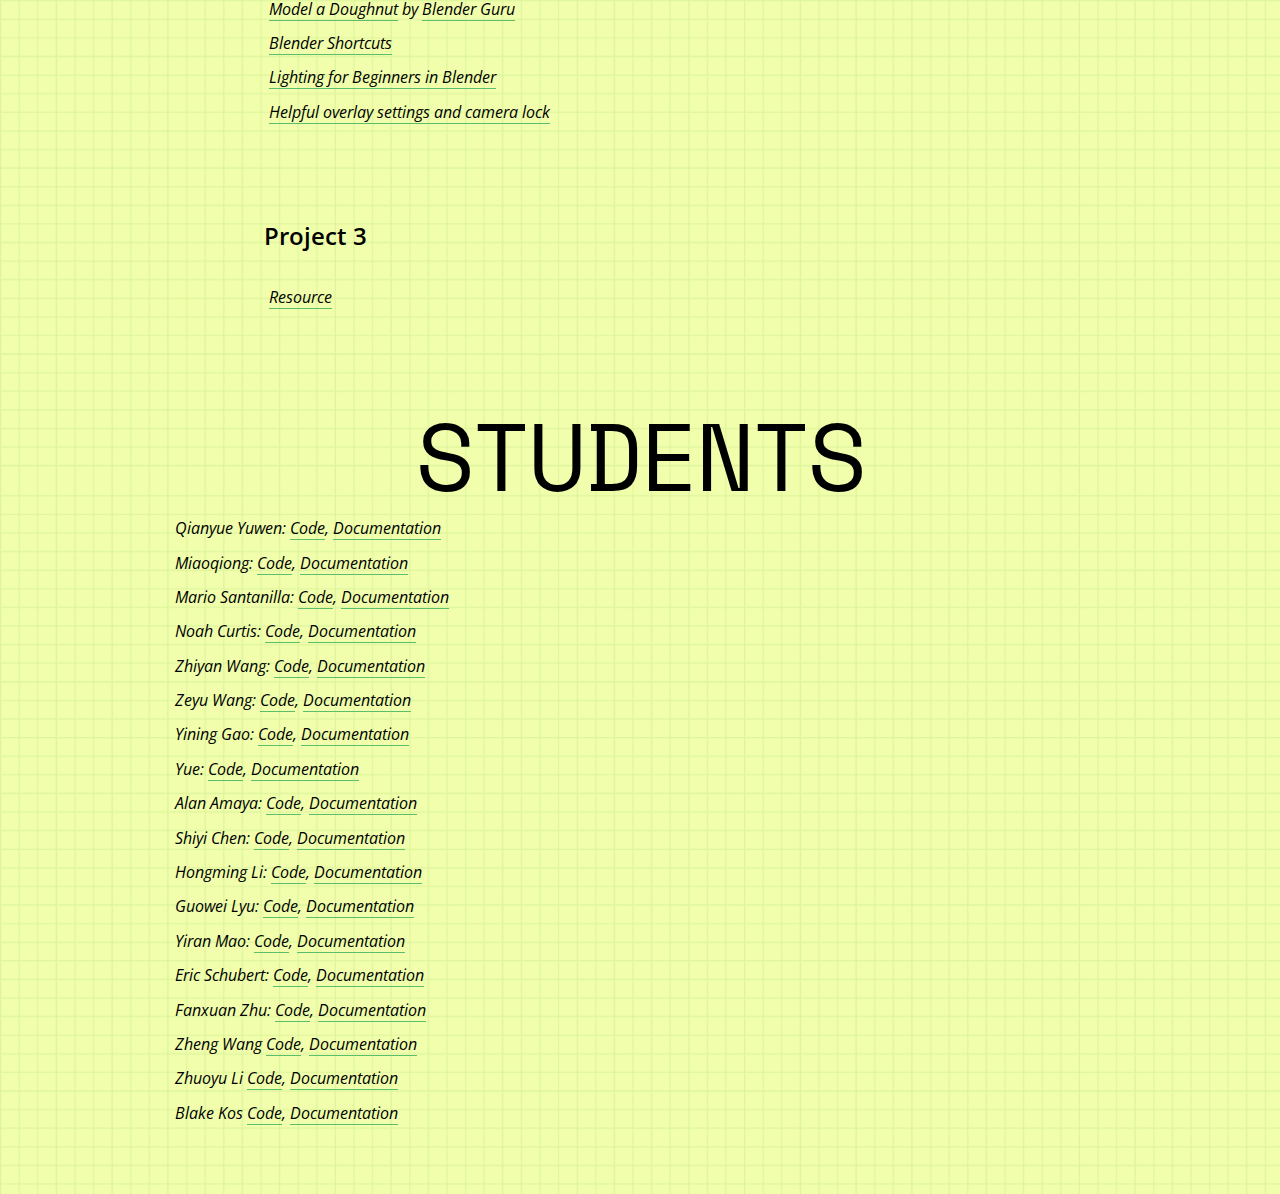
==== commit 53fb503e: "week 4 seminar chat" ====
--- a/index.html
+++ b/index.html
@@ -130,26 +130,34 @@
             <div class="week" id="week4">
                 <h4>Week 4: Feb 11 - 17</h4>
                 <h5>In-class:</h5>
-                <p>UNIONS: Exploring 3D stores > Boolean Unions in Blender > Unity</p>
-                <h5>Homework:</h5>
-                <p>Lorem ipsum dolor sit amet consectetur adipisicing elit.</p>
+                <p><a href="https://docs.google.com/presentation/d/1eSqdO7qMXmFA8TrvfEcD364LRI4uDJivHiivpZrMRTs/edit?usp=sharing" target="_blank" rel="noopener noreferrer">Intro slides link</a></p>
+                <ul>
+                    <li>Topic: 3D Storefront Assembling & Avatar Human Factors</li>
+                    <li>Software: Blender + Mixamo</li>
+                </ul>
+
+                <p><a href="https://docs.google.com/document/d/1kP5vbDXeMZAzF1I_uJdl-3O79s5RDhC_yZgNhf5OhJY/edit?usp=sharing" target="_blank" rel="noopener noreferrer">Link to Workshop and Homework</a> </p>
             </div>
 
             <div class="week" id="week5">
                 <h4>Week 5: Feb 18 - 24</h4>
                 <h5>In-class:</h5>
-                <p>DIFFERENCES: Avatar Human Factors > Sitting rigs > Boolean Difference in Blender > Unity</p>
-                <h5>Homework:</h5>
-                <p>Lorem ipsum dolor sit amet consectetur, adipisicing elit.</p>
+                <ul>
+                    <li>Topic: Photogrammifying Chairs & Tracing in VR</li>
+                    <li>Software: Agisoft + Gravity Sketch + Tilt Brush + Blender</li>
+                </ul>
+                <p><a href="https://docs.google.com/document/d/1kP5vbDXeMZAzF1I_uJdl-3O79s5RDhC_yZgNhf5OhJY/edit?usp=sharing" target="_blank" rel="noopener noreferrer">Link to Workshop and Homework</a></p>
             </div>
 
             <div class="week" id="week6">
                 <h4>Week 6: Feb 25 - March 3</h4>
                 <h5>In-class</h5>
-                <p>SITTING ARENA: Unity > Mocap Suits and VR, viewing, sitting, and documenting in the arena</p>
-
-                <h5>Homework:</h5>
-                <p>Lorem ipsum dolor sit amet consectetur adipisicing elit.</p>
+                <ul>
+                    <li>Topic: Virtual Sitting Arena & Mixed Materials</li>
+                    <li>Software: Blender + Unity</li>
+                    <li>Hardware: VR Kit</li>
+                </ul>
+                <p><a href="https://docs.google.com/document/d/1kP5vbDXeMZAzF1I_uJdl-3O79s5RDhC_yZgNhf5OhJY/edit?usp=sharing" target="_blank" rel="noopener noreferrer">Link to Workshop and Homework</a></p>
             </div>
 
             <small>Acknowledgement: This project brief and examples slides were developed by Jenny Rodenhouse</small>
@@ -272,6 +280,10 @@
                 <h4>Project 2</h4>
                 <ul>
                     <li><a href="https://www.blender.org/download/" target="_blank" rel="noopener noreferrer">Blender download</a></li>
+                    <li><a href="https://www.youtube.com/playlist?list=PLjEaoINr3zgEq0u2MzVgAaHEBt--xLB6U" target="_blank" rel="noopener noreferrer">Model a Doughnut</a> by <a href="https://www.blenderguru.com/" target="_blank" rel="noopener noreferrer">Blender Guru</a></li>
+                    <li><a href="./project2/Blender3.0Shortcuts.pdf" target="_blank" rel="noopener noreferrer">Blender Shortcuts</a></li>
+                    <li><a href="https://www.youtube.com/playlist?list=PLjEaoINr3zgH9vCr47kSS5W8PEJBNIiwK" target="_blank" rel="noopener noreferrer">Lighting for Beginners in Blender</a></li>
+                    <li><a href="https://blenderbasecamp.com/home/how-to-remove-all-the-grid-lines-in-the-3d-viewport/" target="_blank" rel="noopener noreferrer">Helpful overlay settings and camera lock</a></li>
                 </ul>
             </div>
 
@@ -341,4 +353,4 @@
     </footer>
 </body>
 
-</html>+</html>
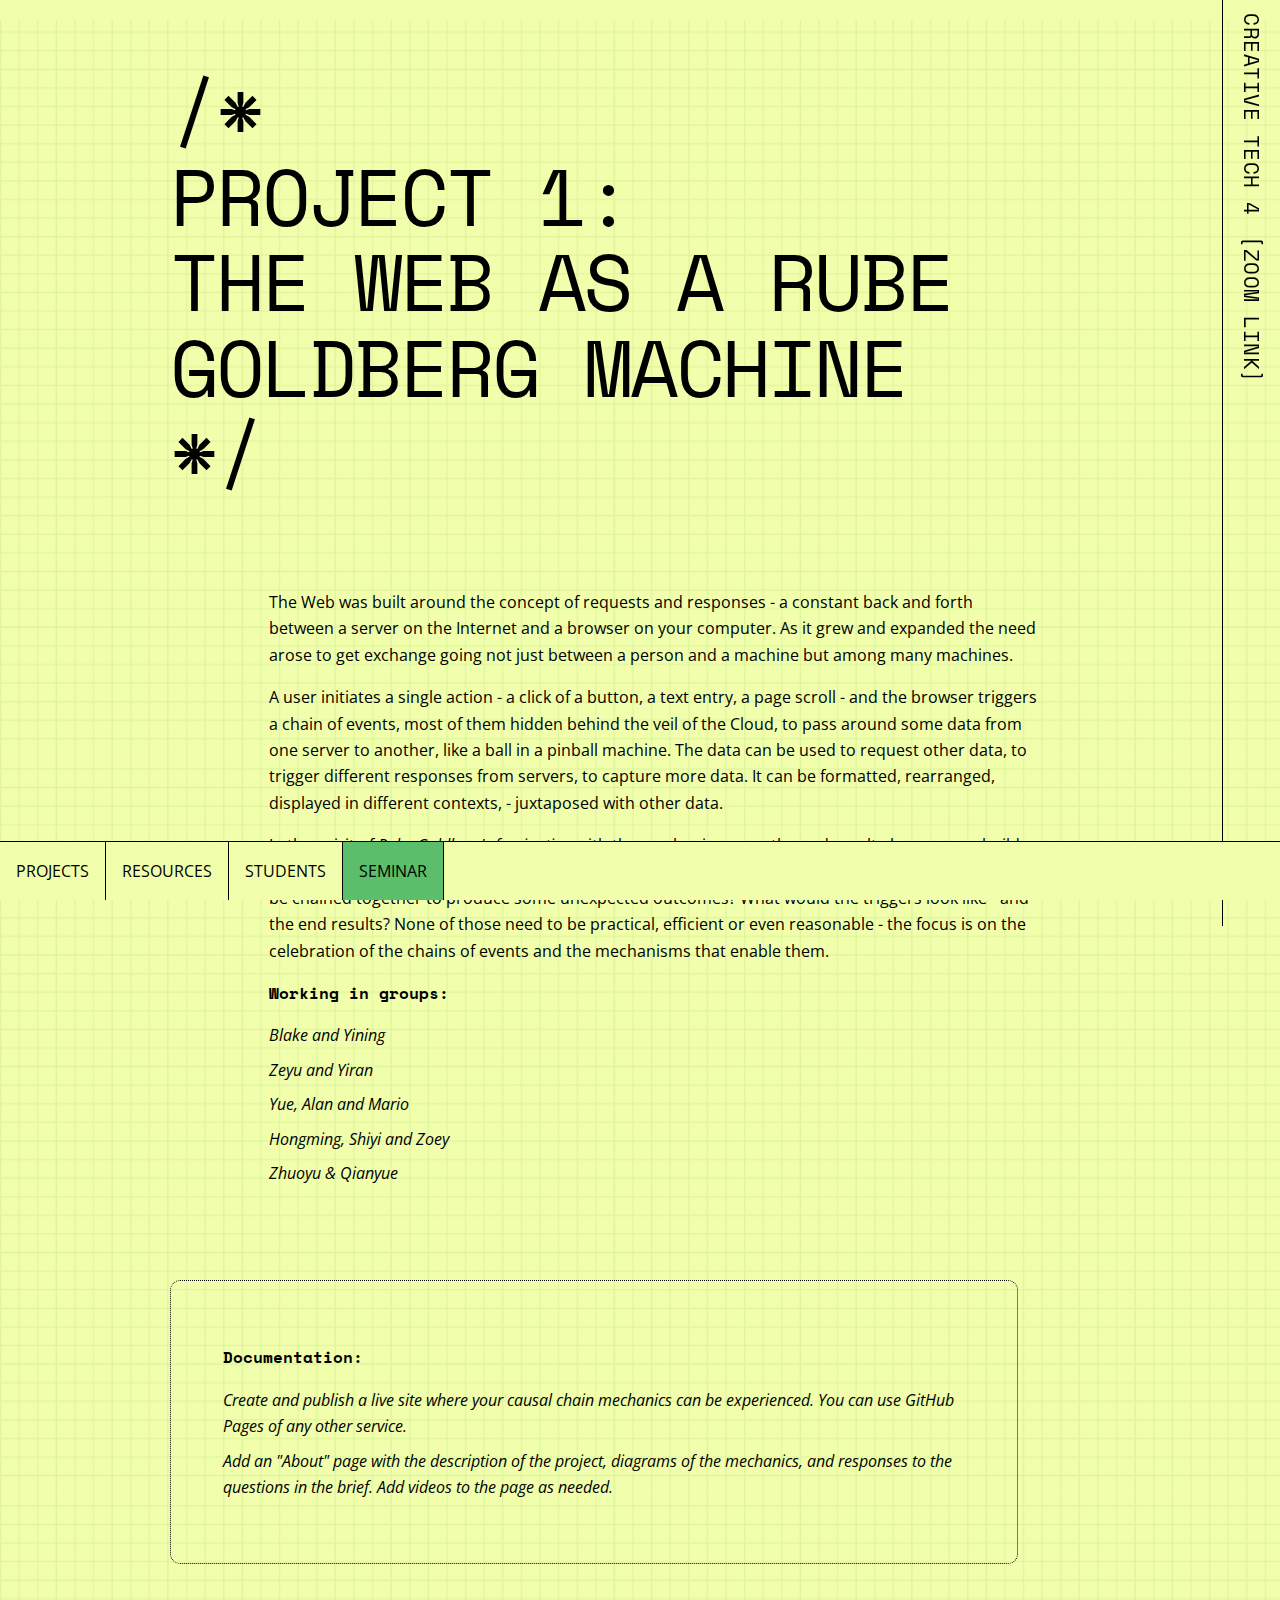
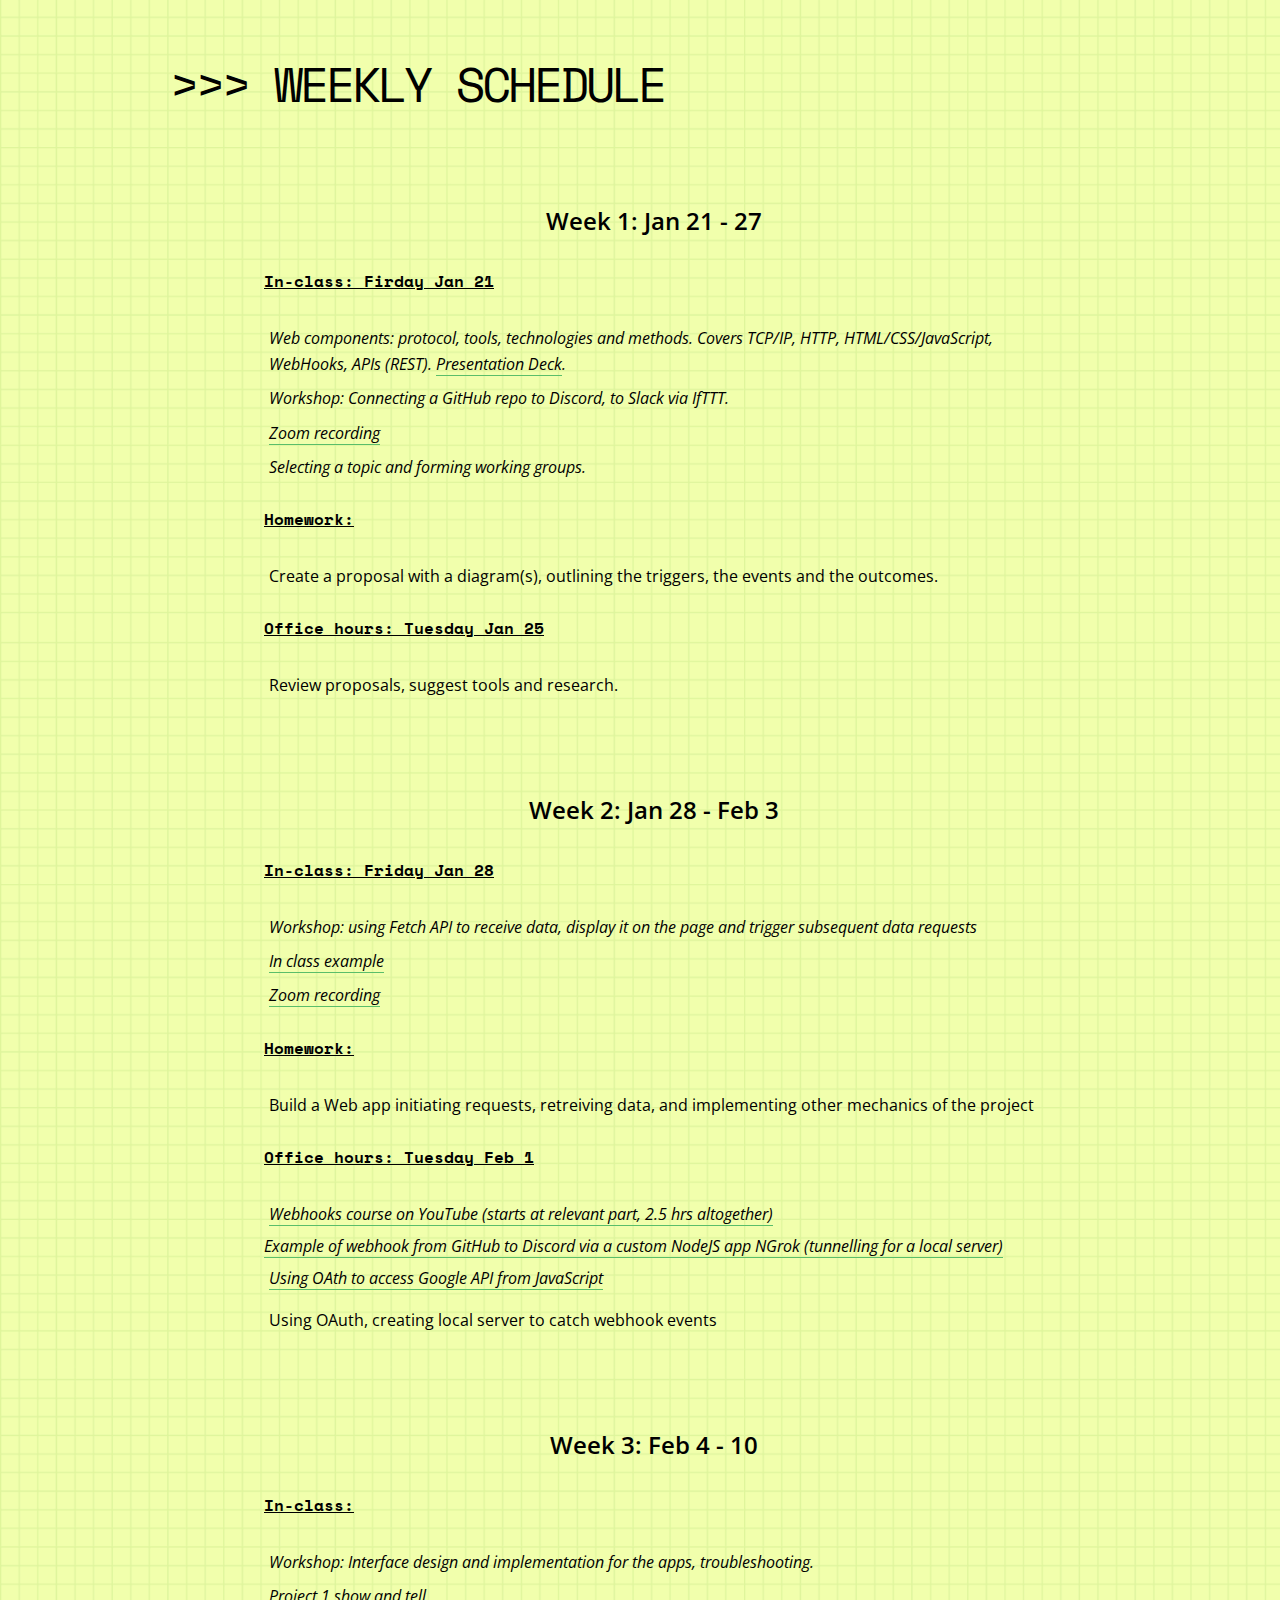
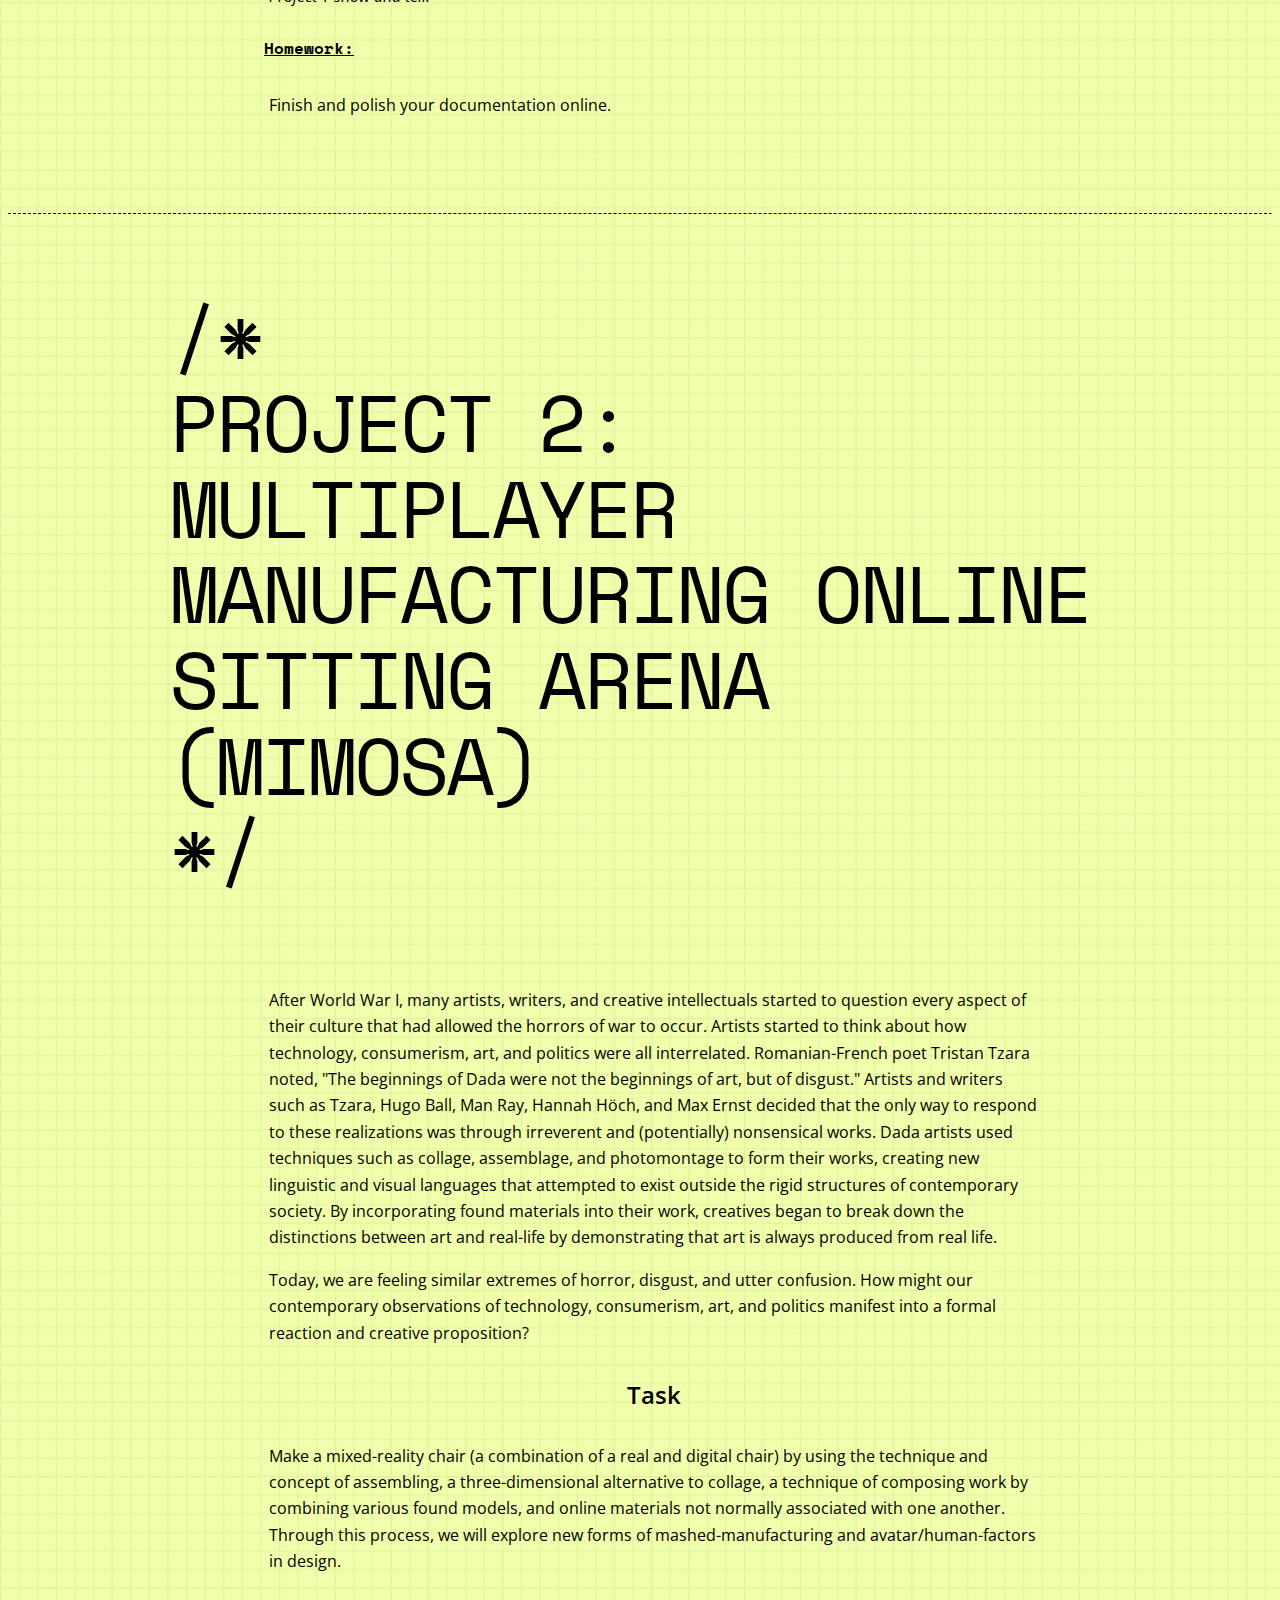
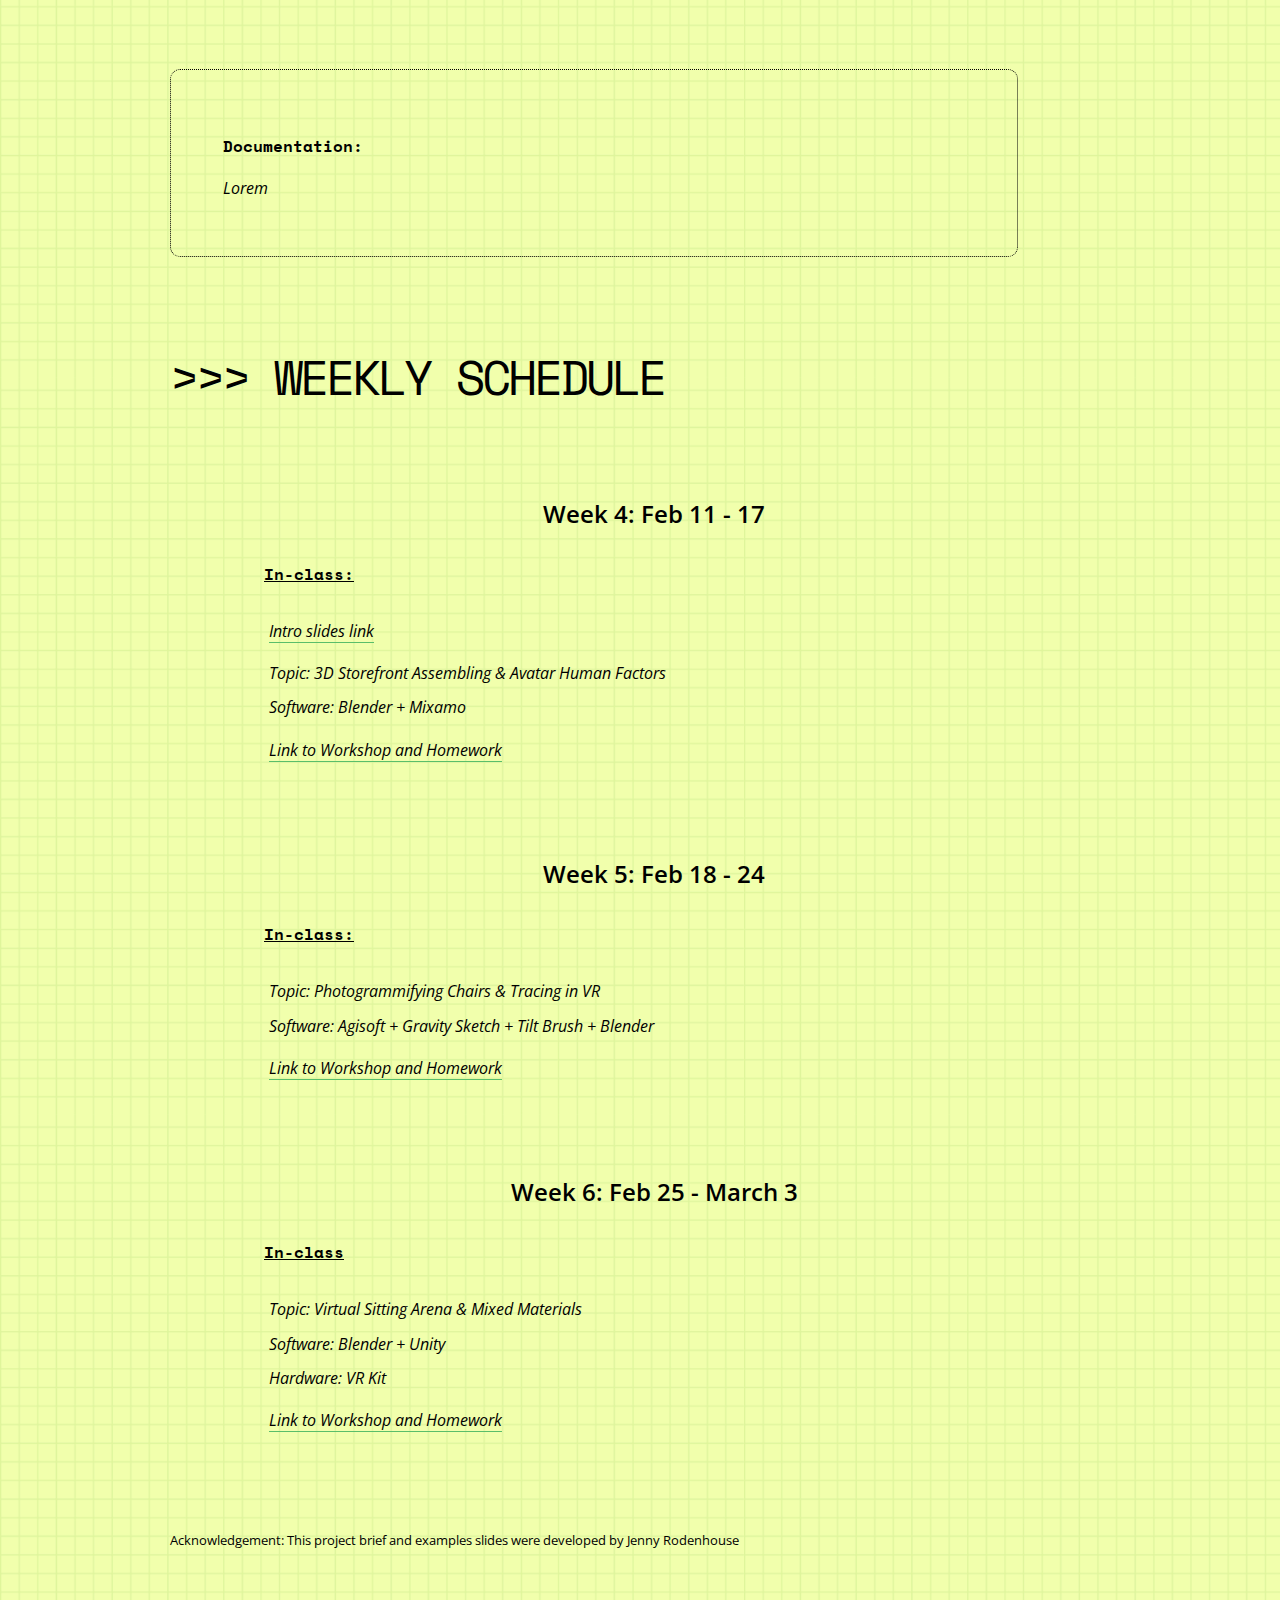
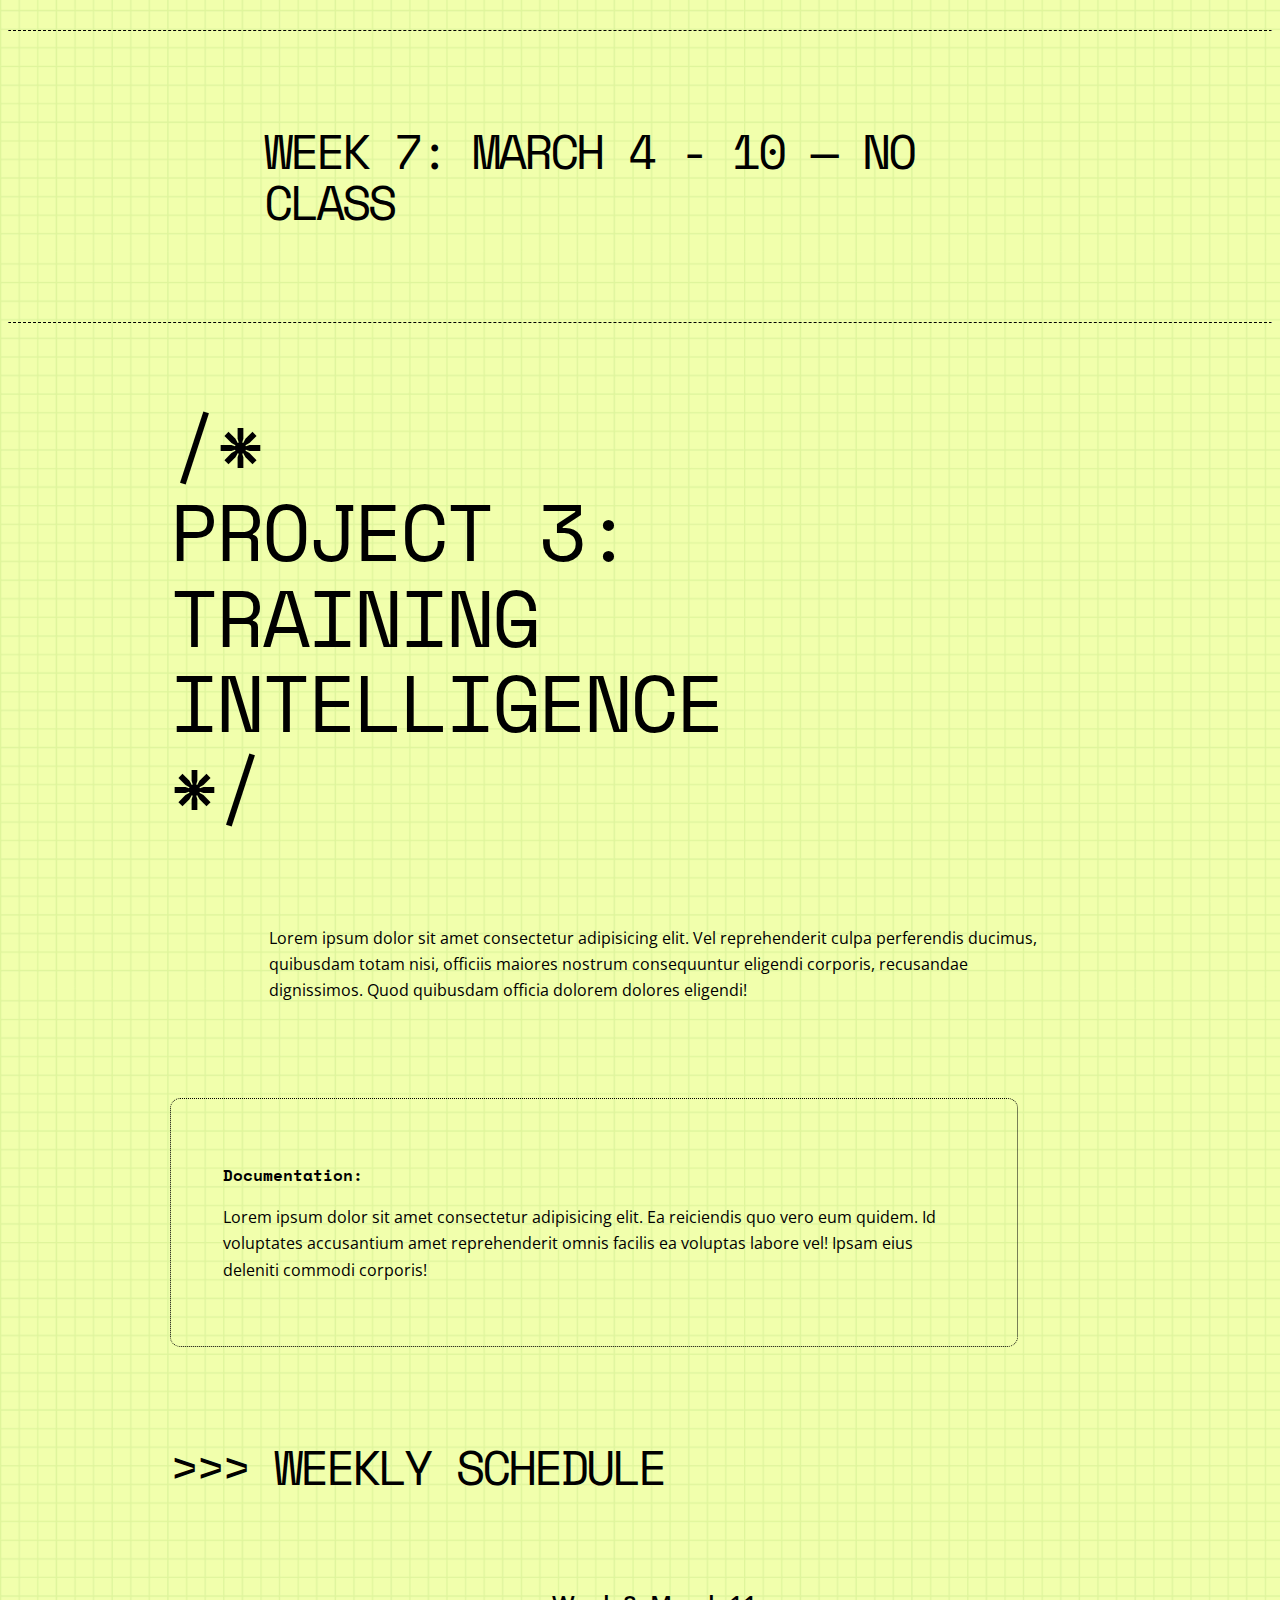
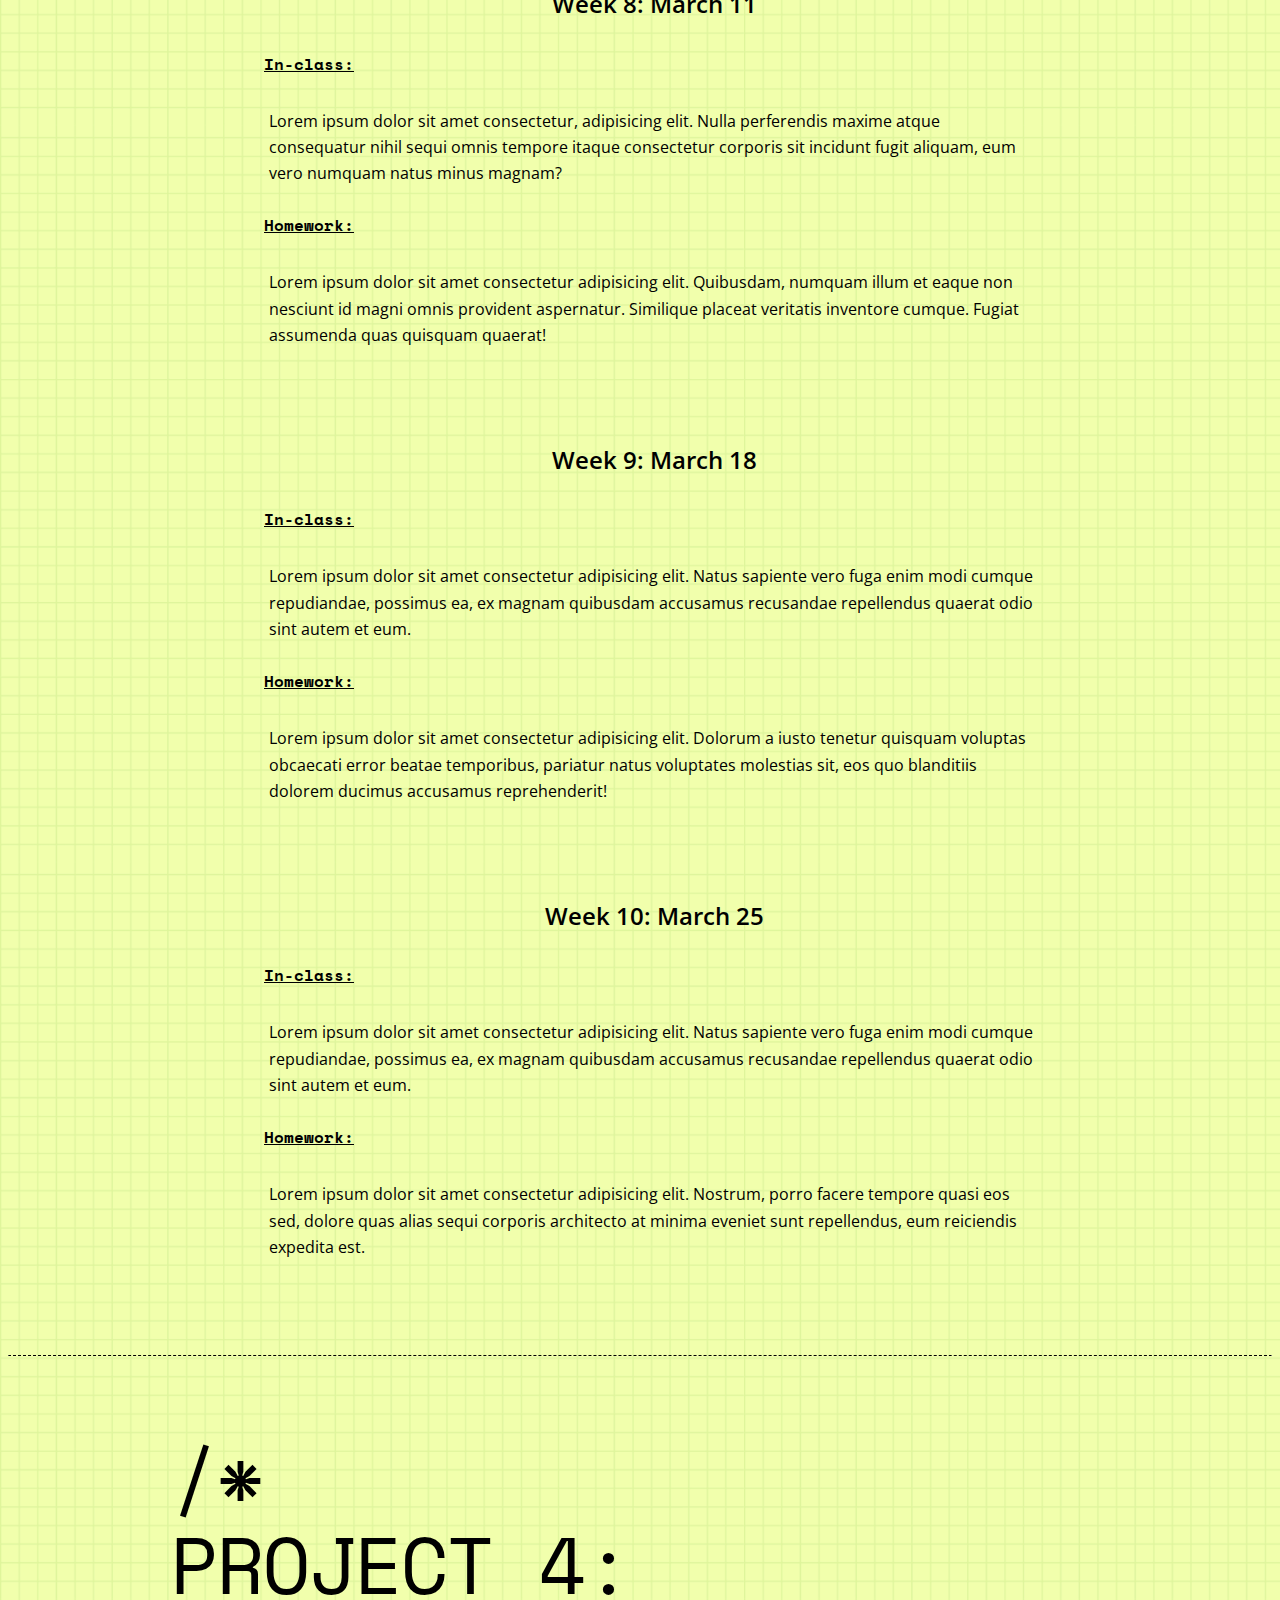
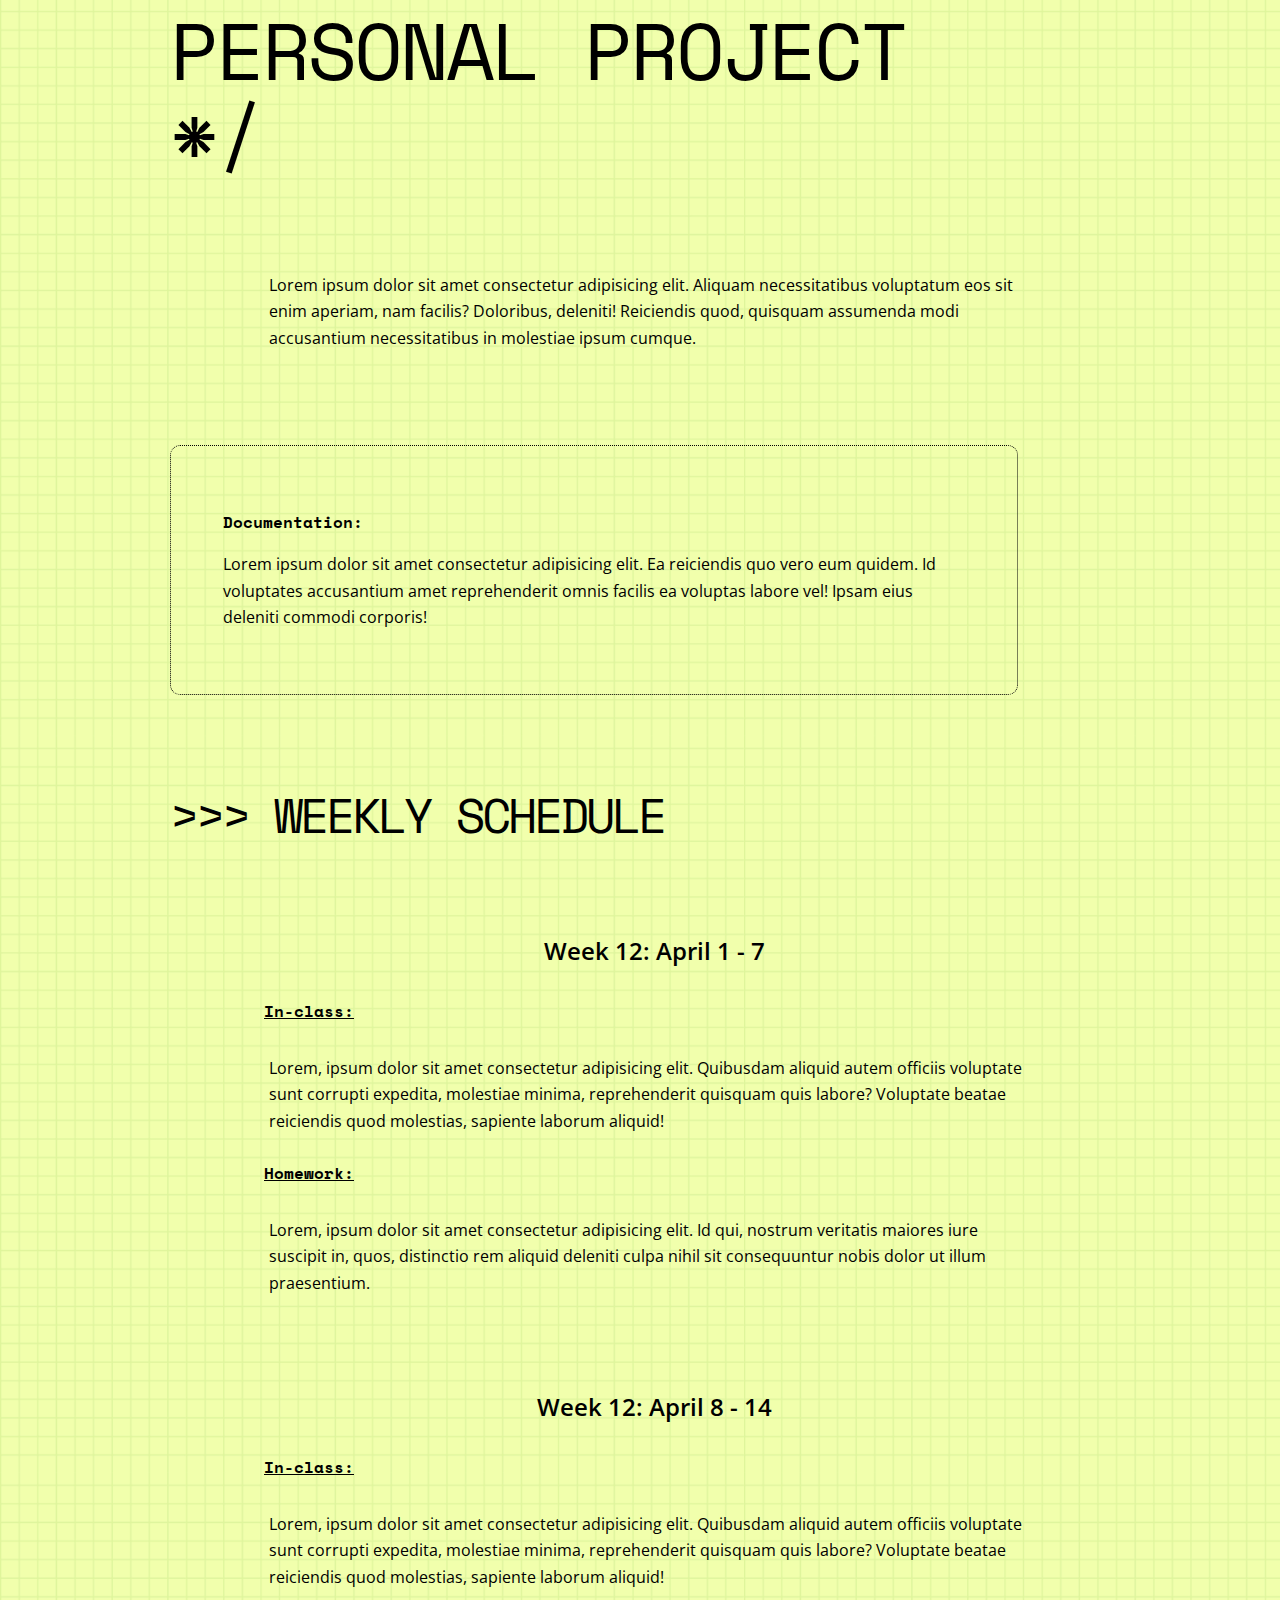
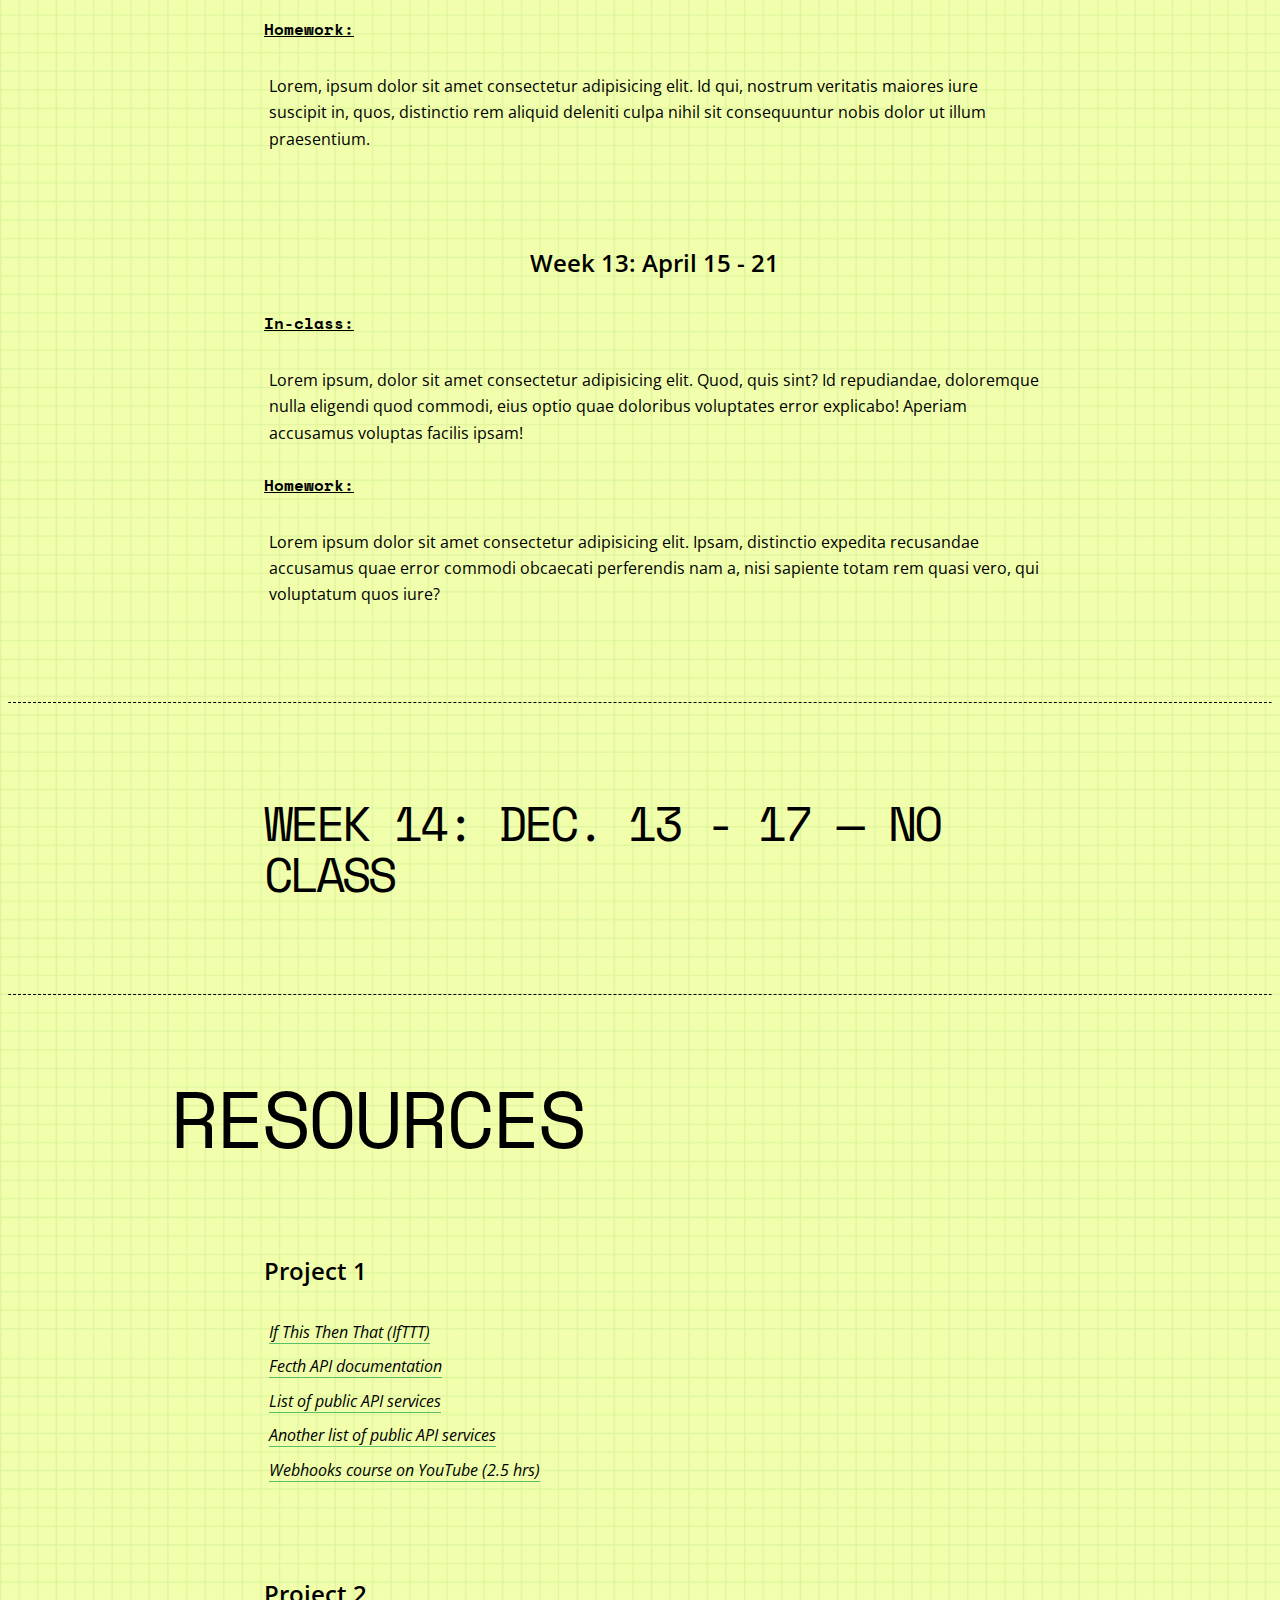
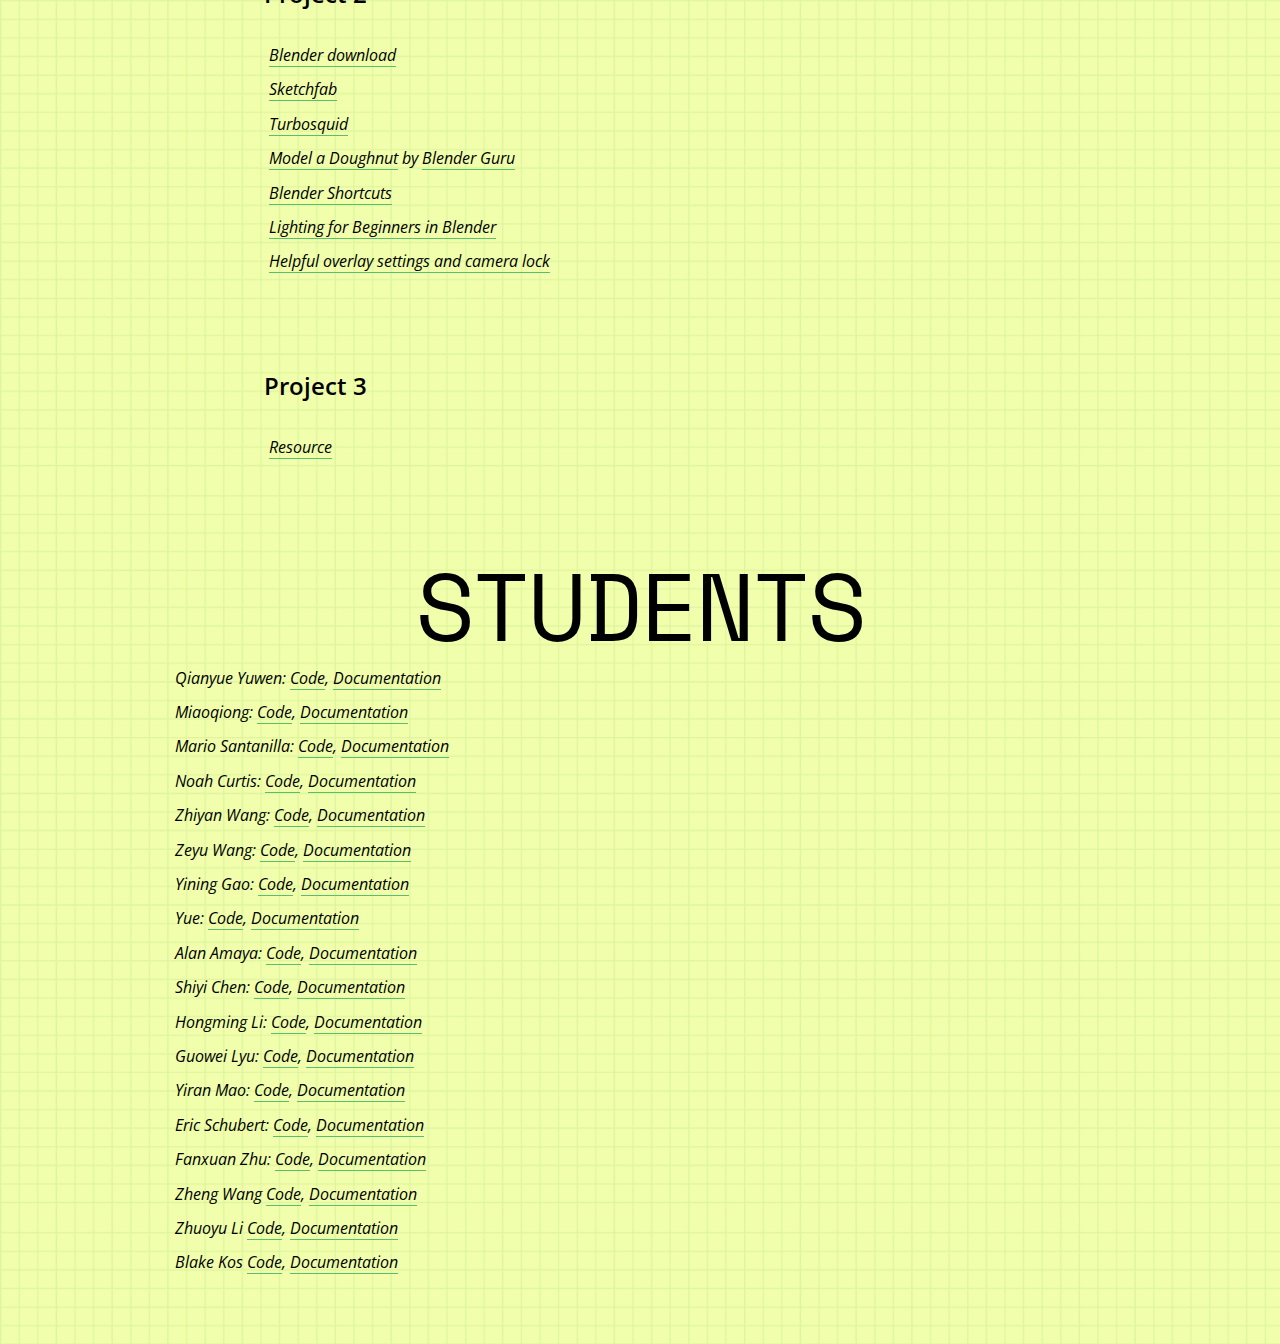
==== commit 962a42c3: "Fixes and links" ====
--- a/index.html
+++ b/index.html
@@ -117,7 +117,8 @@
             <div class="project-brief">
                 <p>After World War I, many artists, writers, and creative intellectuals started to question every aspect of their culture that had allowed the horrors of war to occur. Artists started to think about how technology, consumerism, art, and politics were all interrelated. Romanian-French poet Tristan Tzara noted, "The beginnings of Dada were not the beginnings of art, but of disgust." Artists and writers such as Tzara, Hugo Ball, Man Ray, Hannah Höch, and Max Ernst decided that the only way to respond to these realizations was through irreverent and (potentially) nonsensical works. Dada artists used techniques such as collage, assemblage, and photomontage to form their works, creating new linguistic and visual languages that attempted to exist outside the rigid structures of contemporary society. By incorporating found materials into their work, creatives began to break down the distinctions between art and real-life by demonstrating that art is always produced from real life.</p>
                 <p>Today, we are feeling similar extremes of horror, disgust, and utter confusion. How might our contemporary observations of technology, consumerism, art, and politics manifest into a formal reaction and creative proposition?</p>
-                <p>Task: Make a mixed-reality chair (a combination of a real and digital chair) by using the technique and concept of assembling, a three-dimensional alternative to collage, a technique of composing work by combining various found models, and online materials not normally associated with one another. Through this process, we will explore new forms of mashed-manufacturing and avatar/human-factors in design. </p>
+                <h4>Task</h4>
+                <p>Make a mixed-reality chair (a combination of a real and digital chair) by using the technique and concept of assembling, a three-dimensional alternative to collage, a technique of composing work by combining various found models, and online materials not normally associated with one another. Through this process, we will explore new forms of mashed-manufacturing and avatar/human-factors in design. </p>
             </div>
             <div class="documentation">
                 <p><strong>Documentation:</strong></p>
@@ -280,6 +281,8 @@
                 <h4>Project 2</h4>
                 <ul>
                     <li><a href="https://www.blender.org/download/" target="_blank" rel="noopener noreferrer">Blender download</a></li>
+                    <li><a href="https://sketchfab.com/3d-models" target="_blank" rel="noopener noreferrer">Sketchfab</a></li>
+                    <li><a href="https://www.turbosquid.com/" target="_blank" rel="noopener noreferrer">Turbosquid</a></li>
                     <li><a href="https://www.youtube.com/playlist?list=PLjEaoINr3zgEq0u2MzVgAaHEBt--xLB6U" target="_blank" rel="noopener noreferrer">Model a Doughnut</a> by <a href="https://www.blenderguru.com/" target="_blank" rel="noopener noreferrer">Blender Guru</a></li>
                     <li><a href="./project2/Blender3.0Shortcuts.pdf" target="_blank" rel="noopener noreferrer">Blender Shortcuts</a></li>
                     <li><a href="https://www.youtube.com/playlist?list=PLjEaoINr3zgH9vCr47kSS5W8PEJBNIiwK" target="_blank" rel="noopener noreferrer">Lighting for Beginners in Blender</a></li>
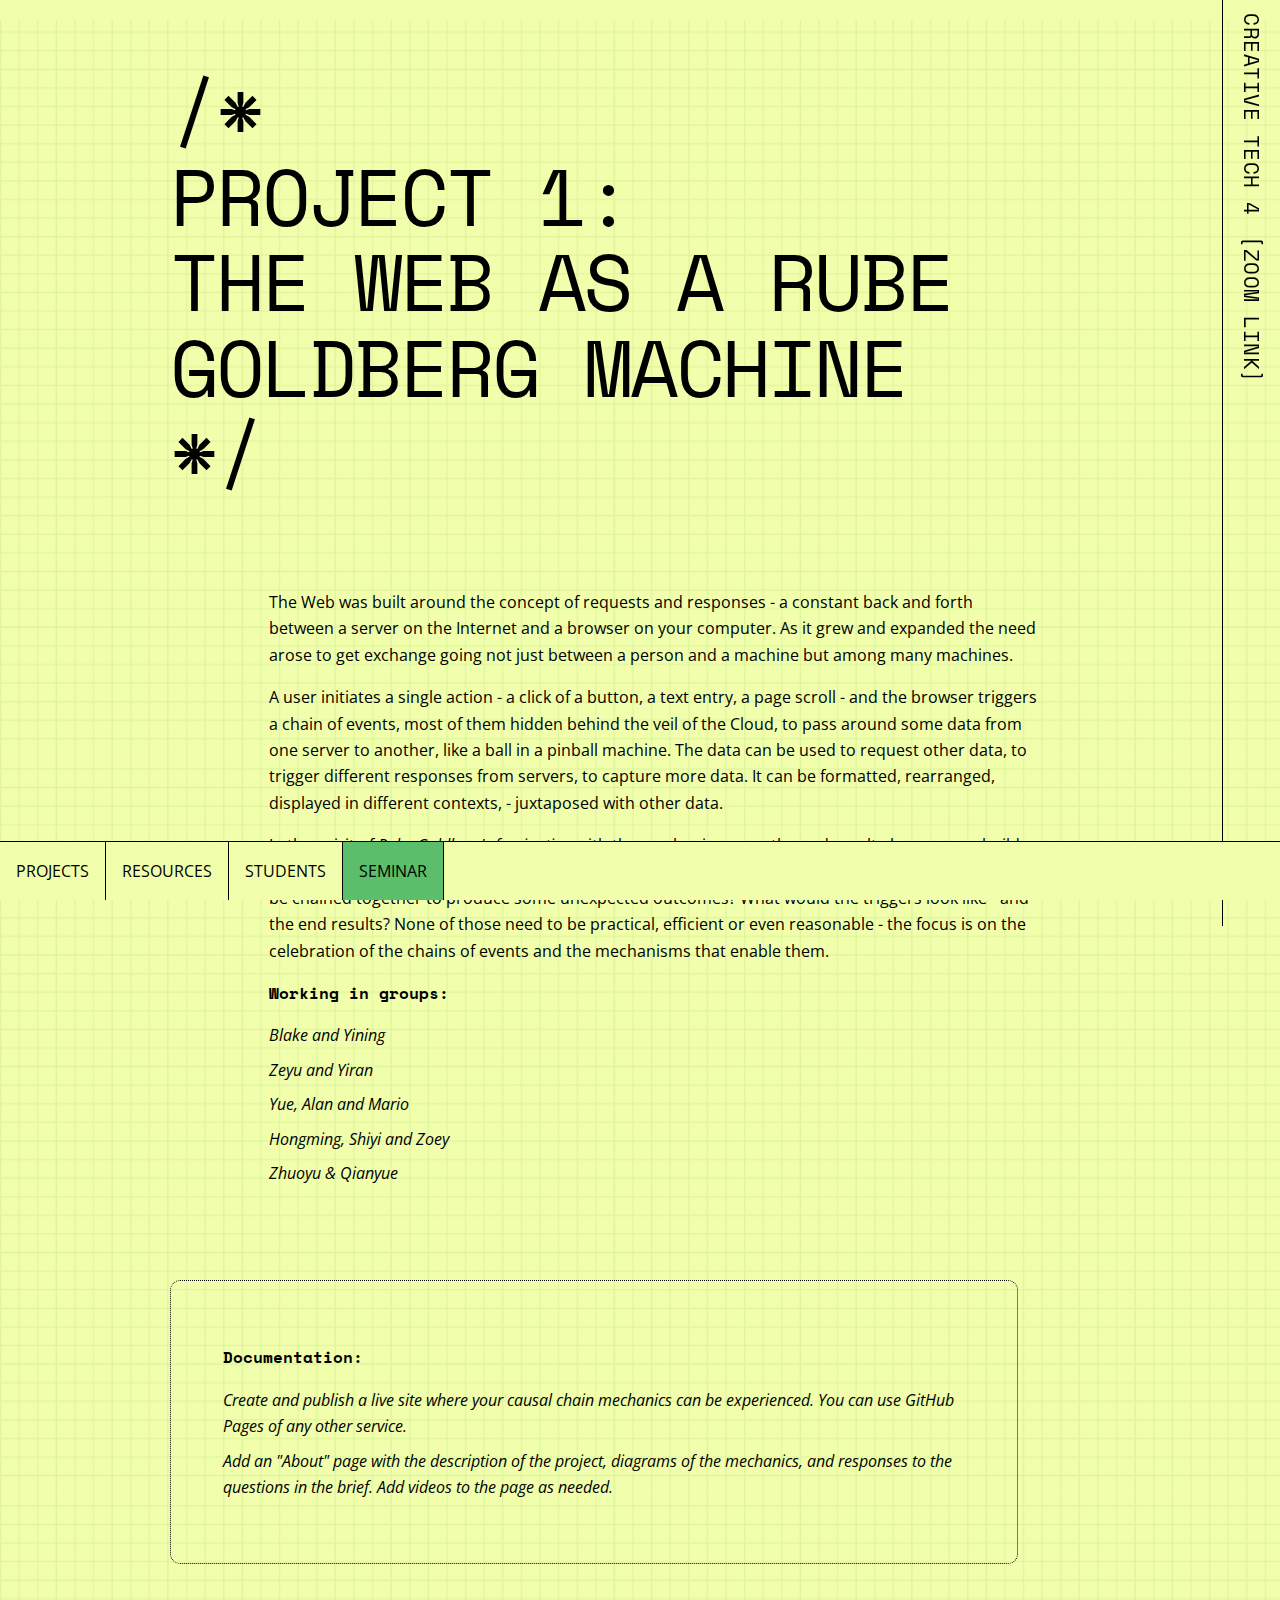
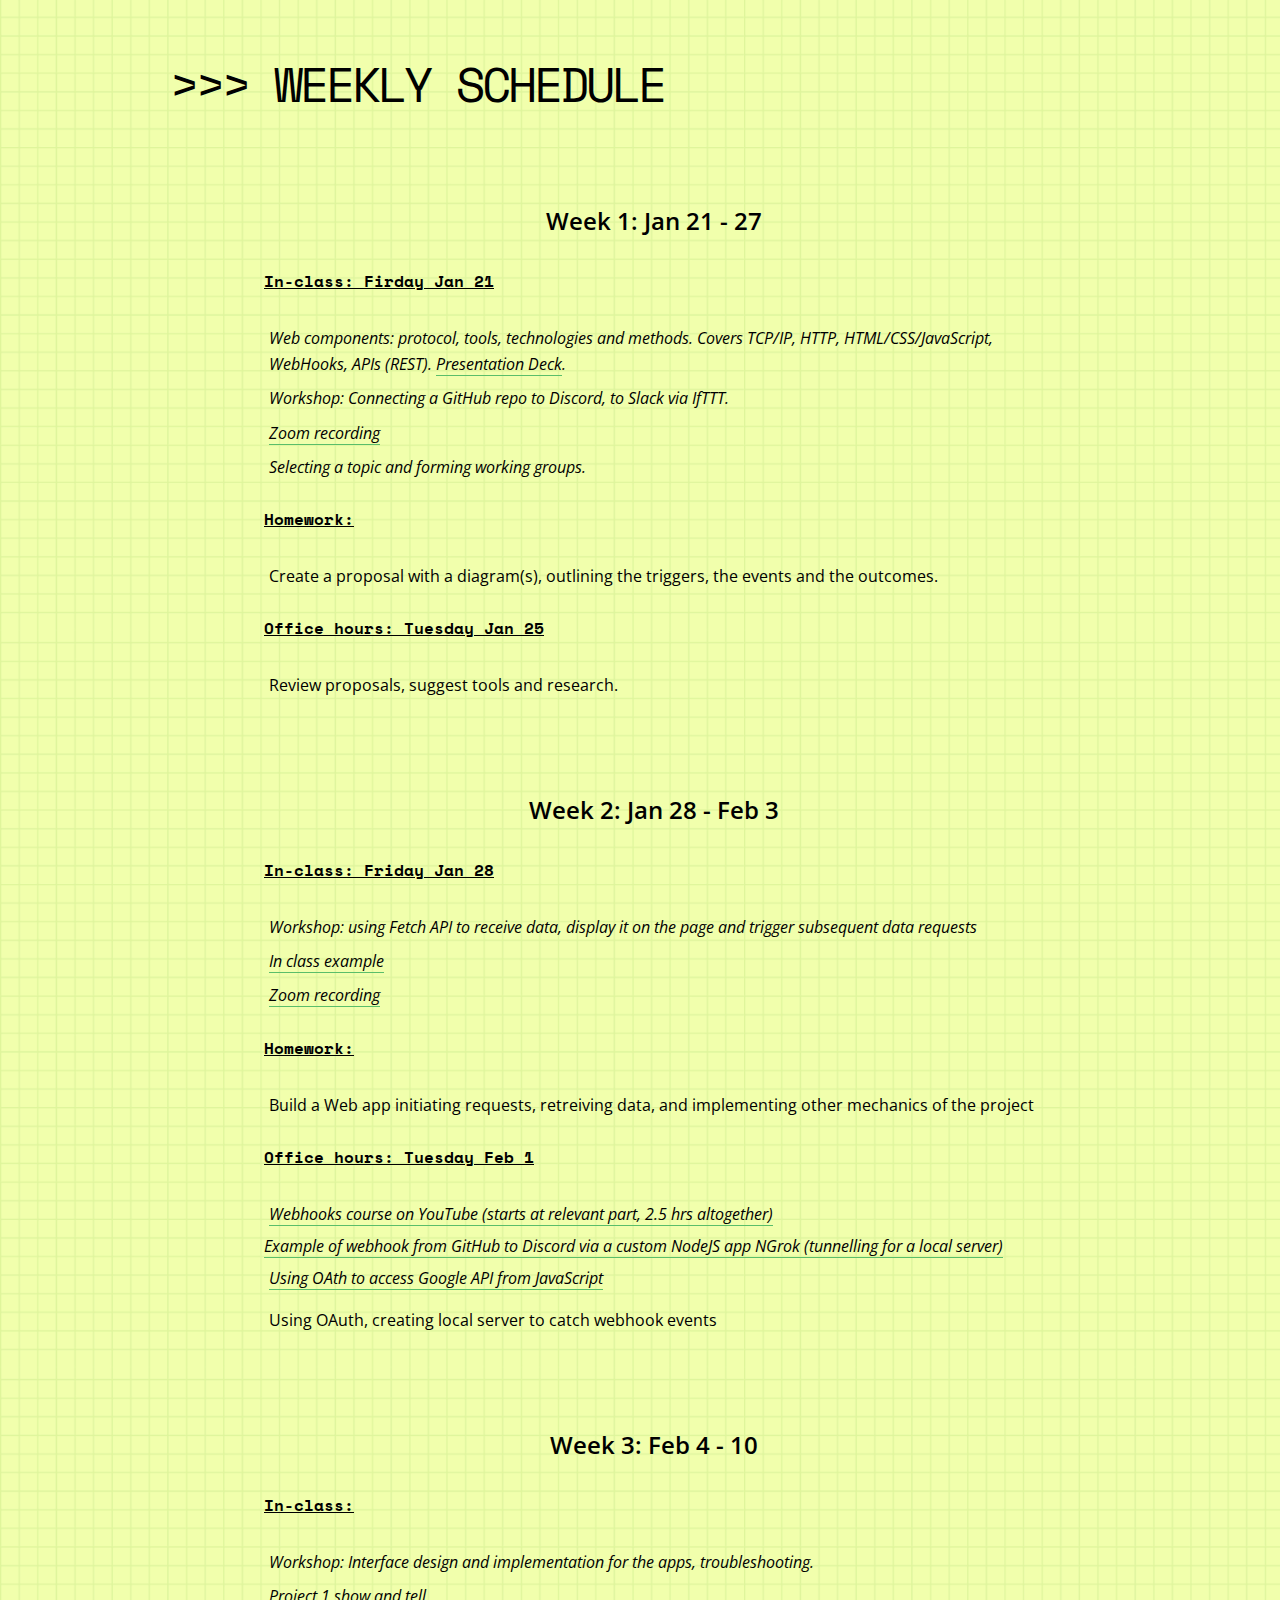
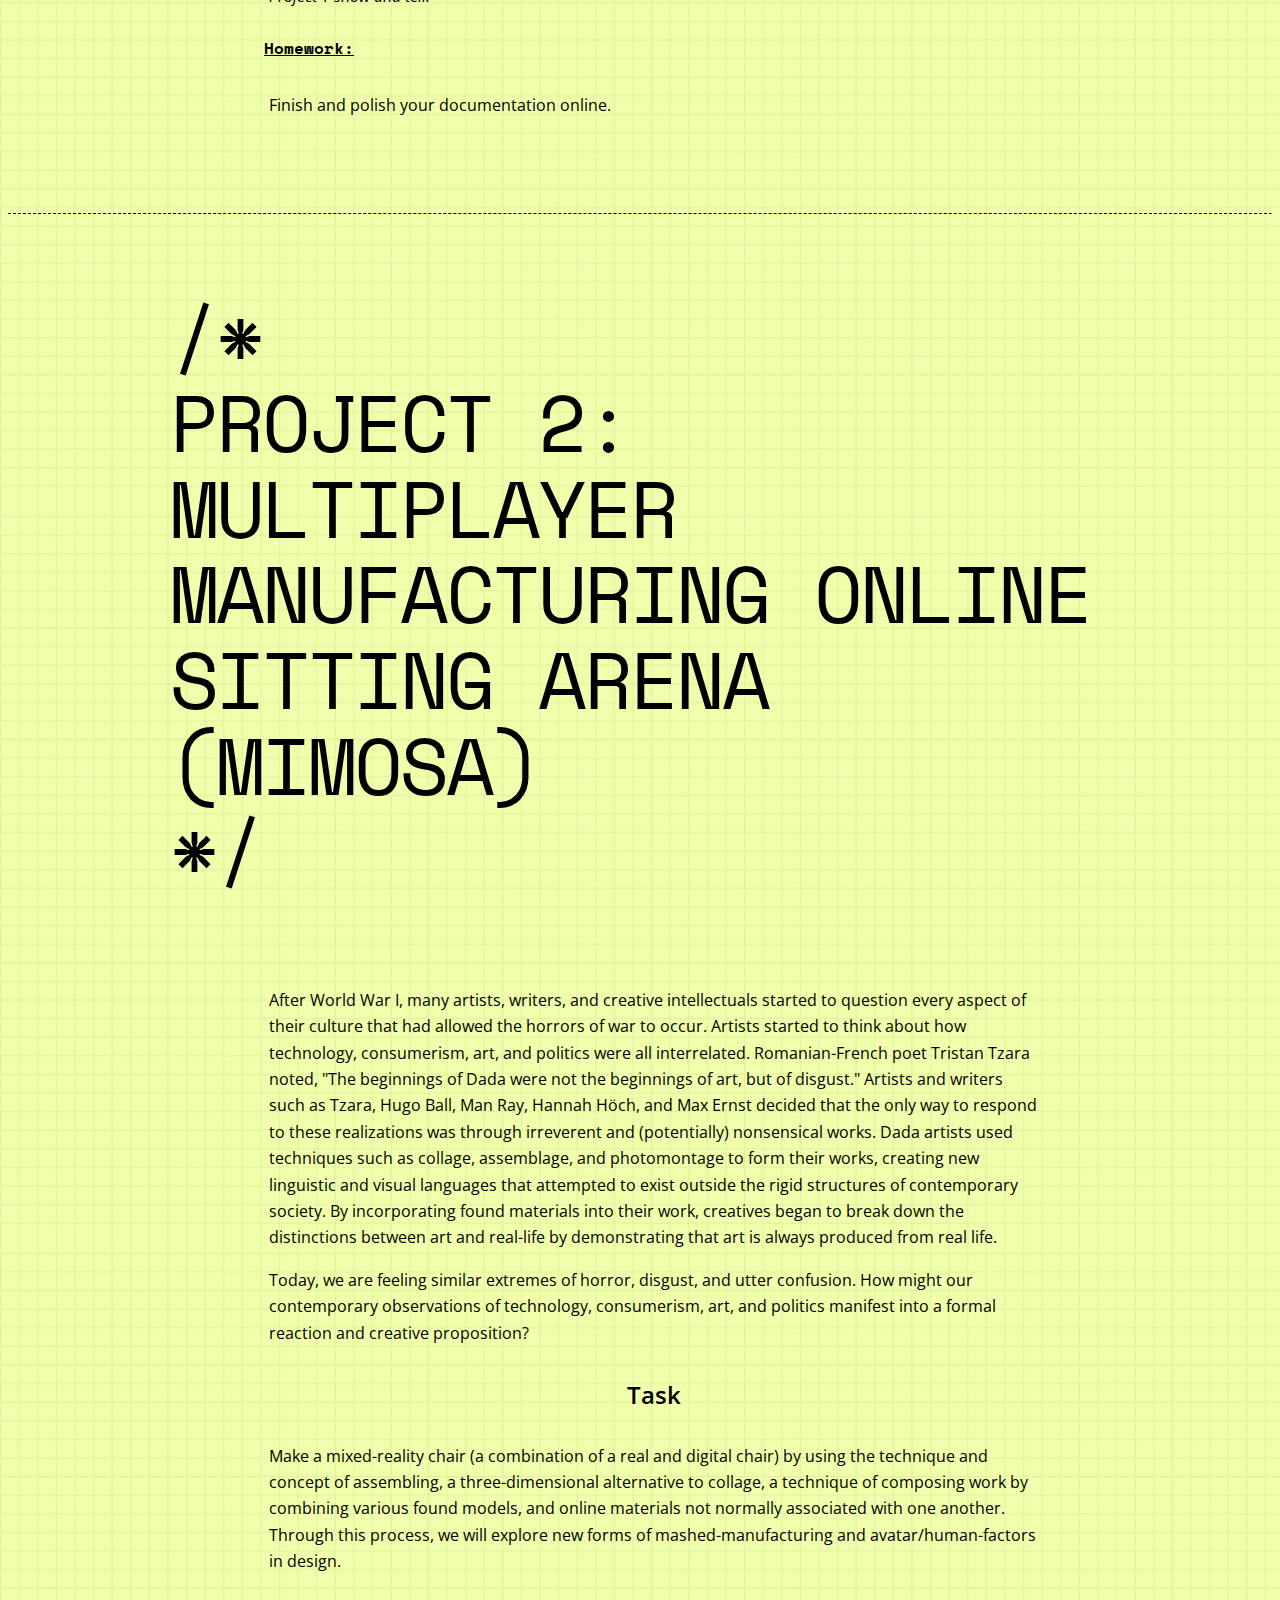
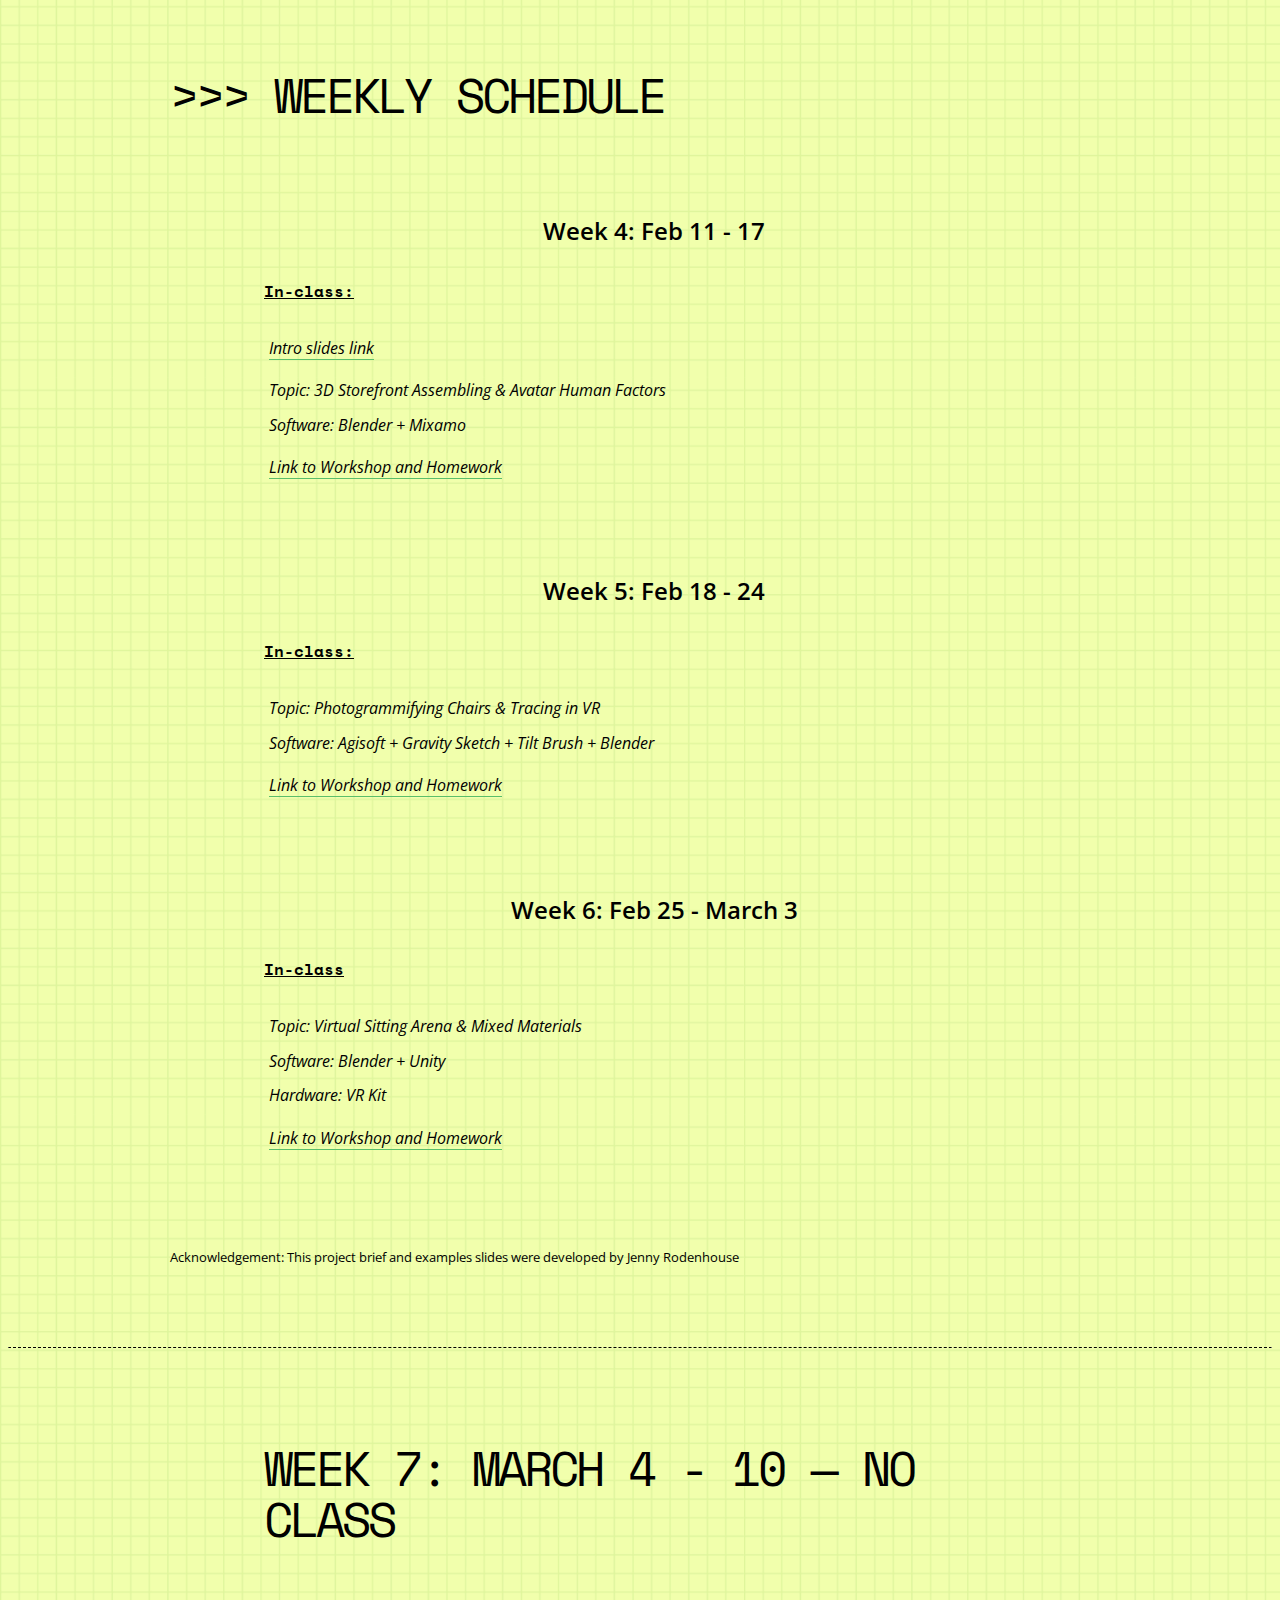
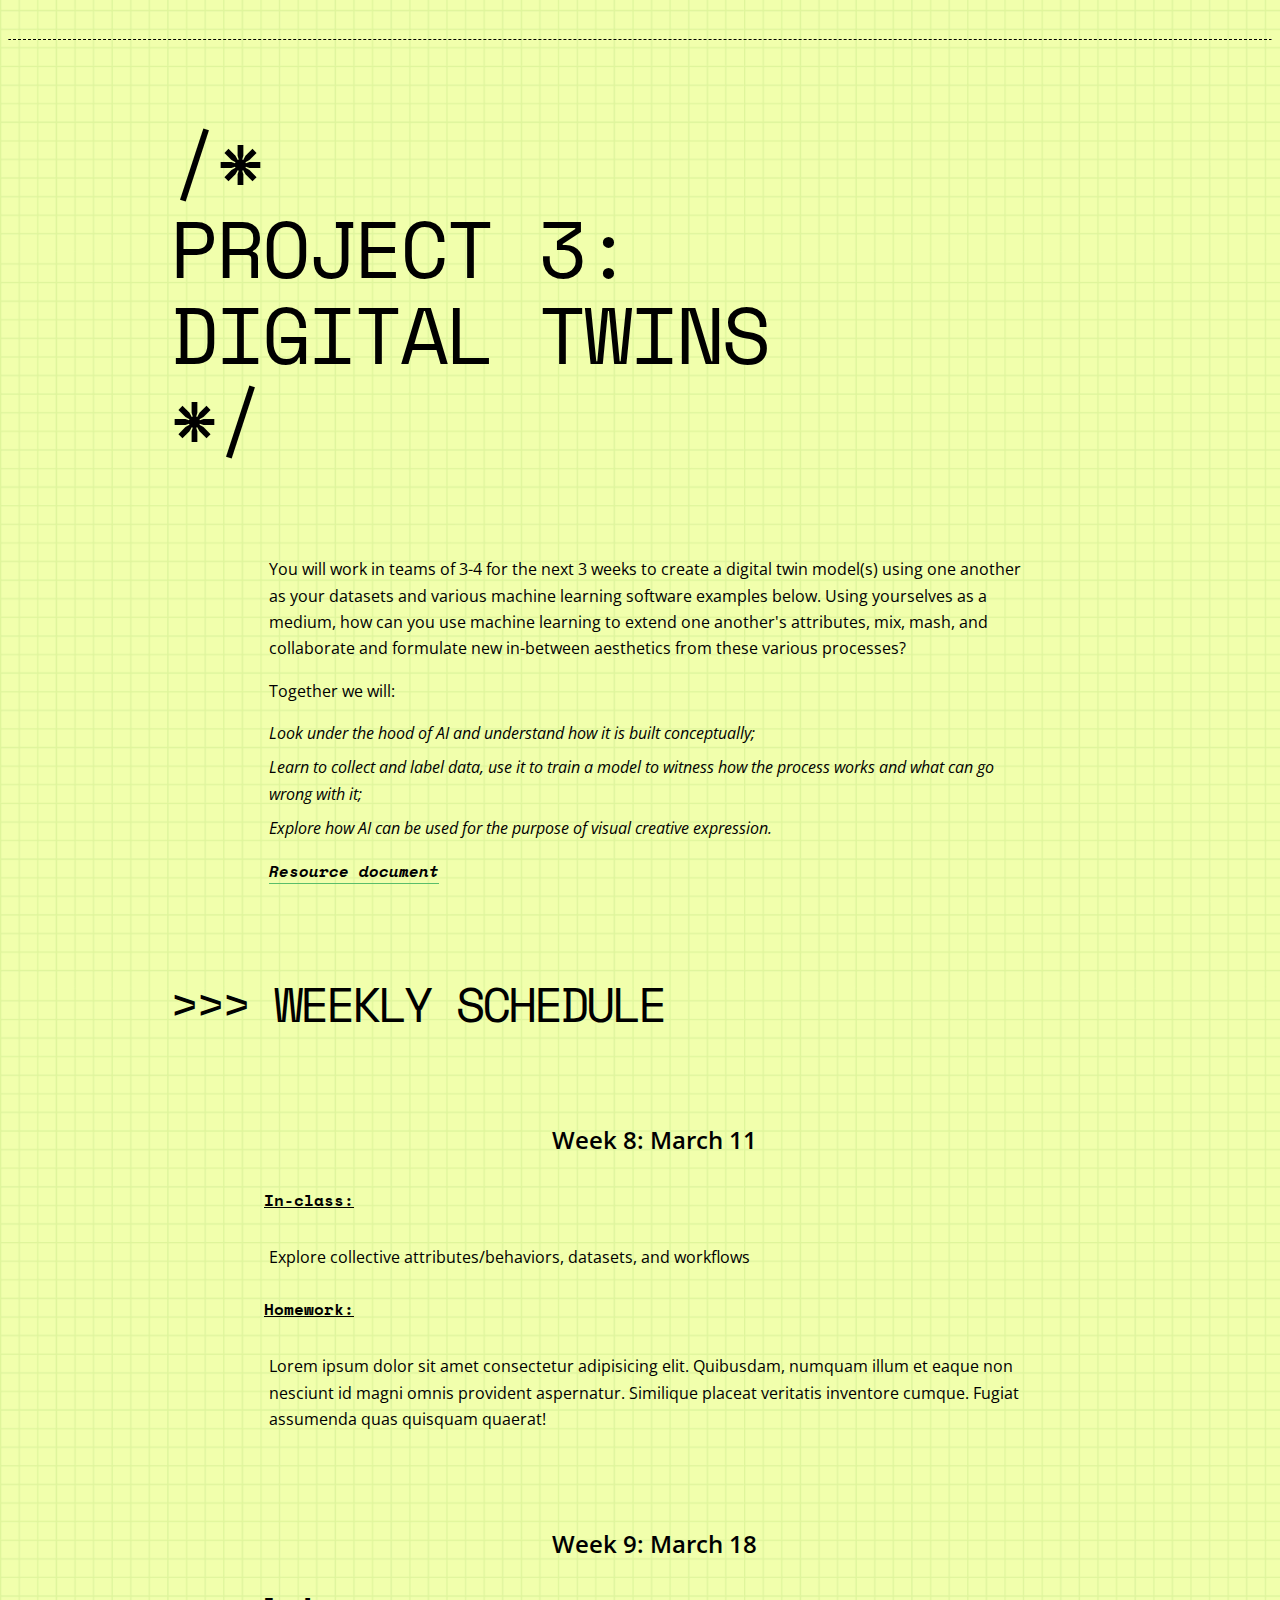
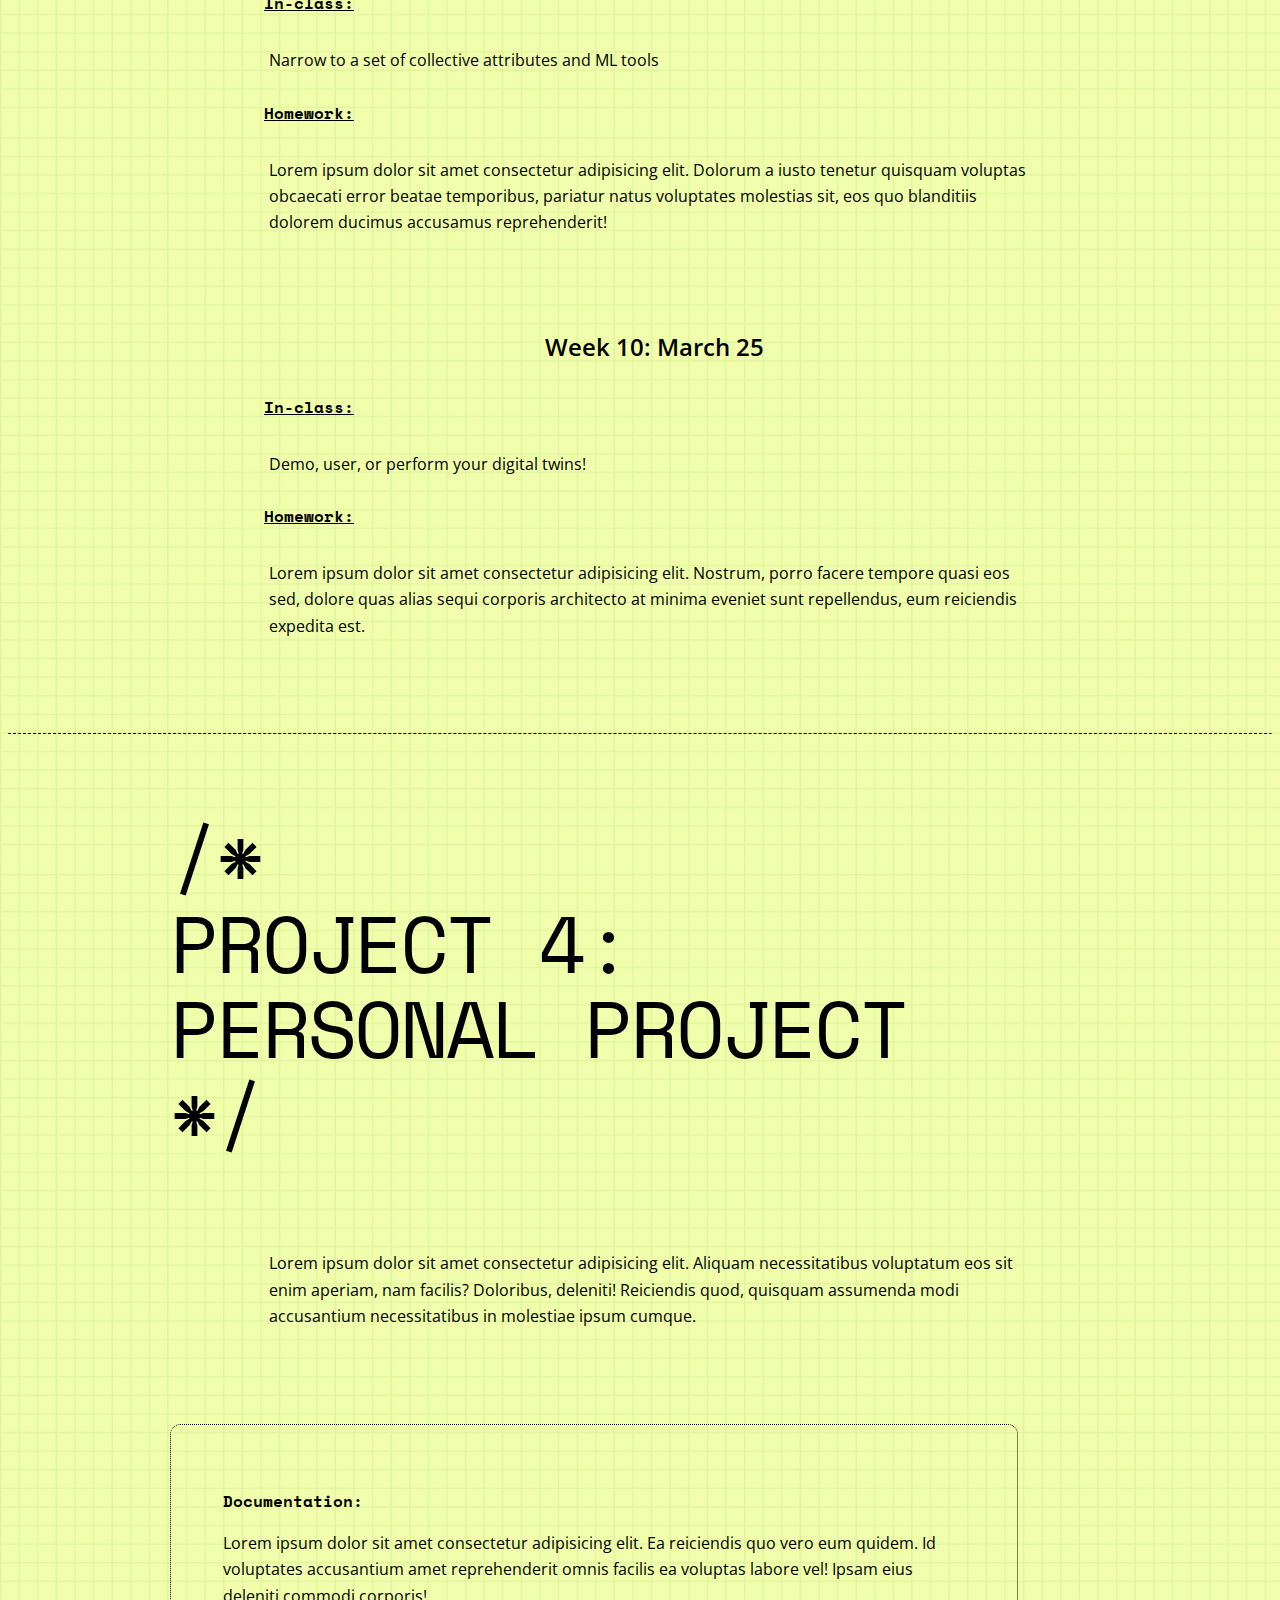
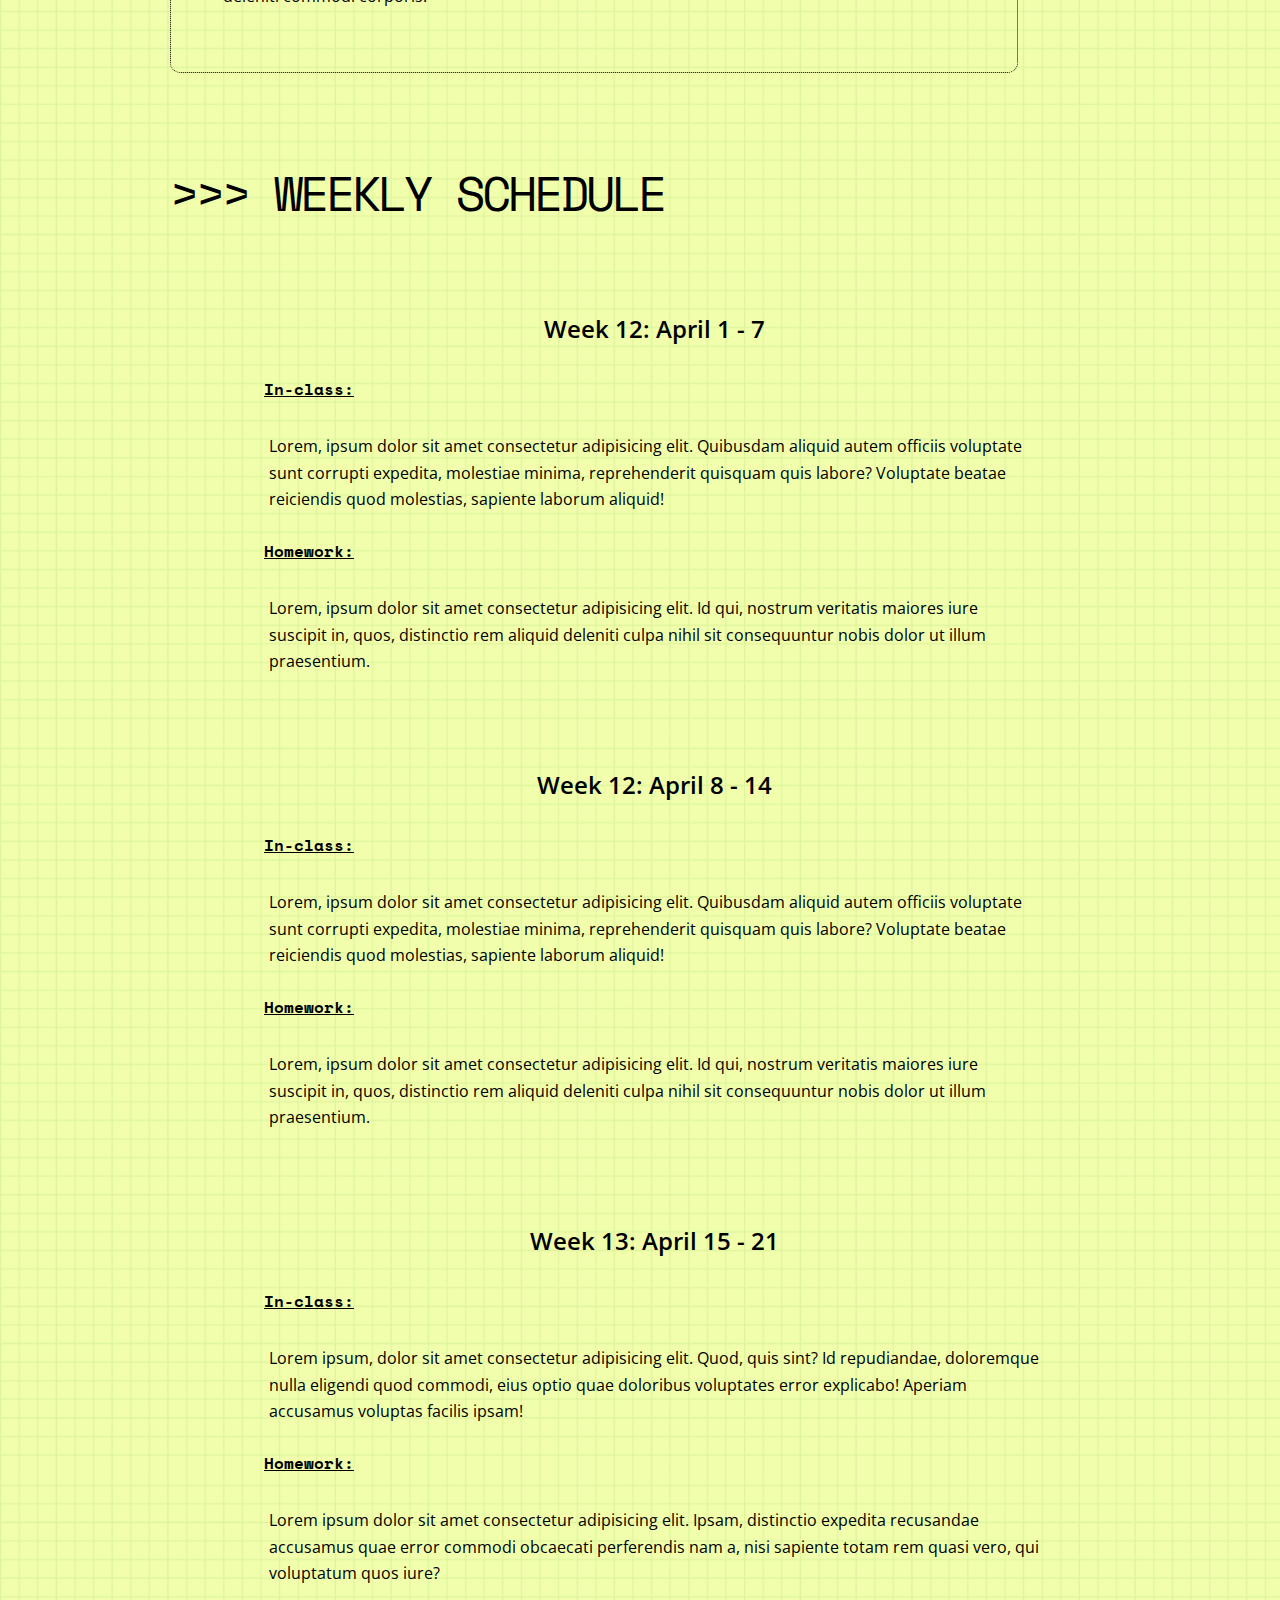
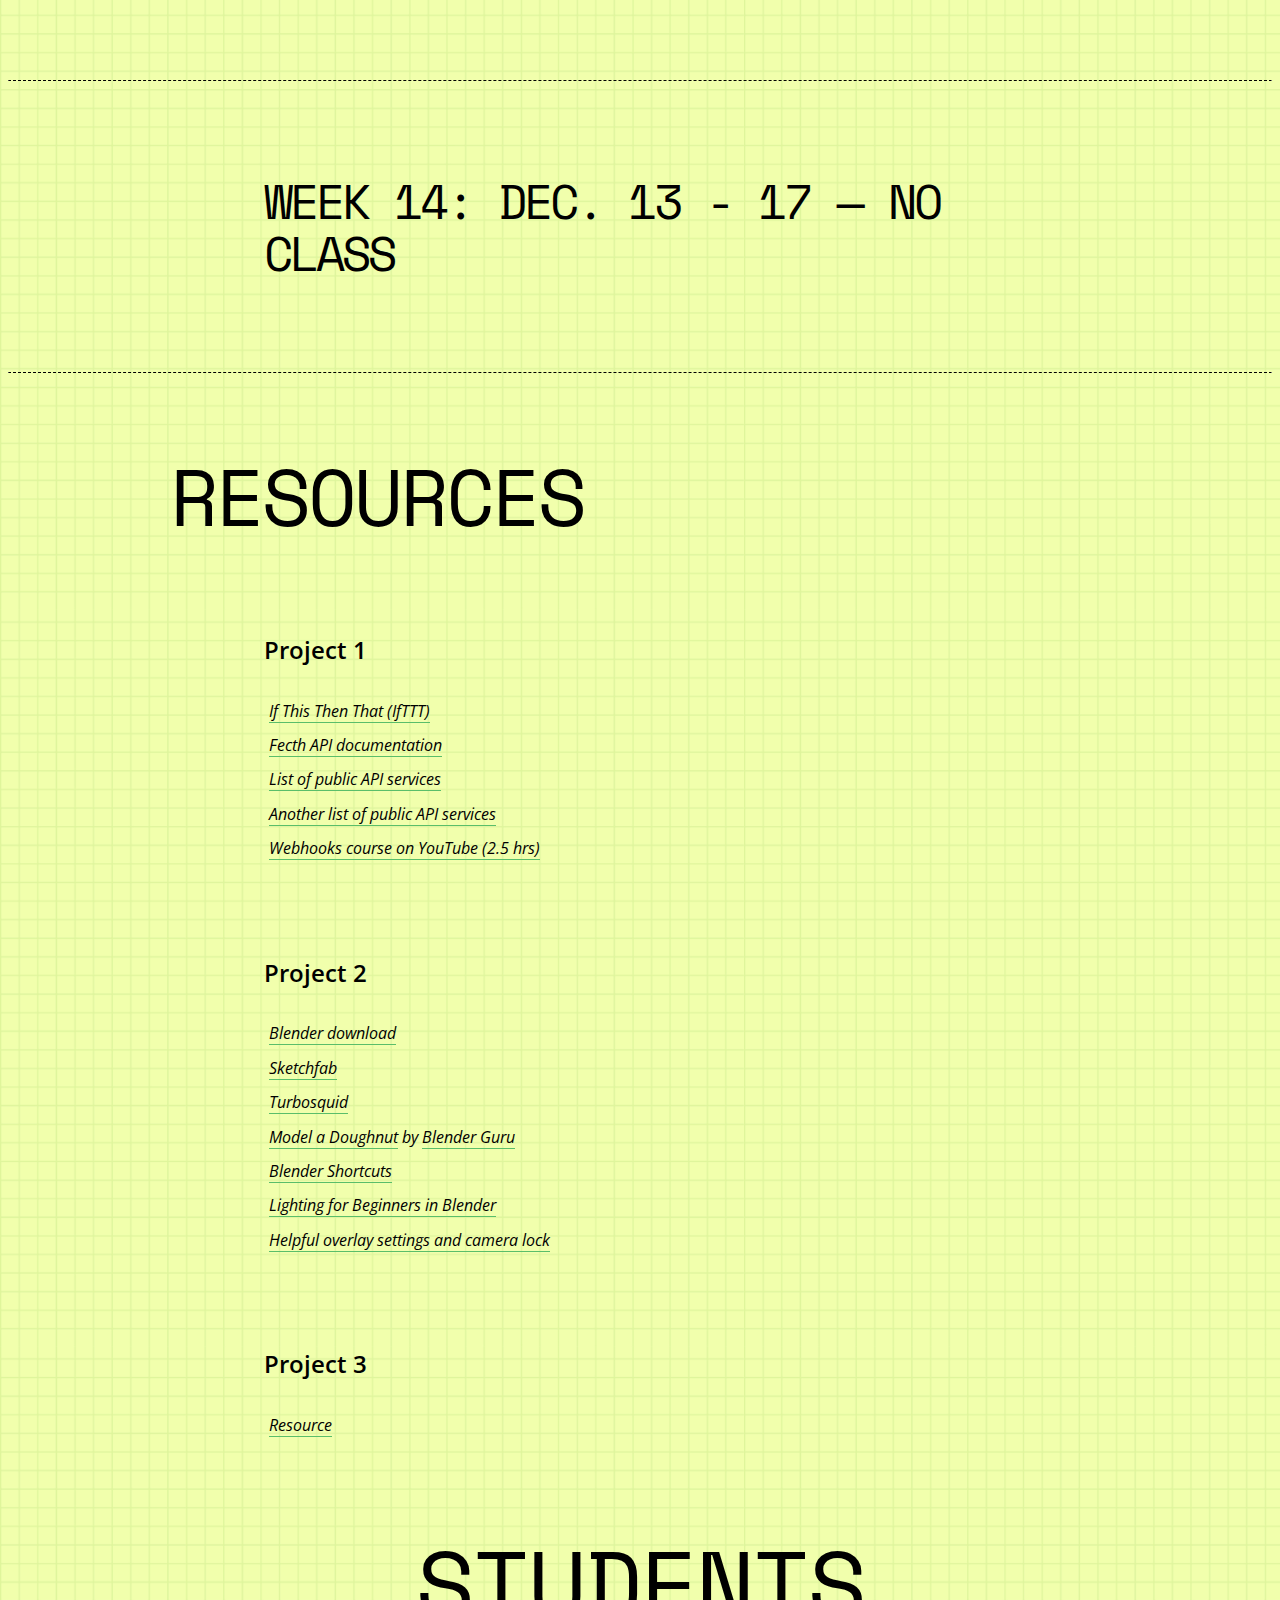
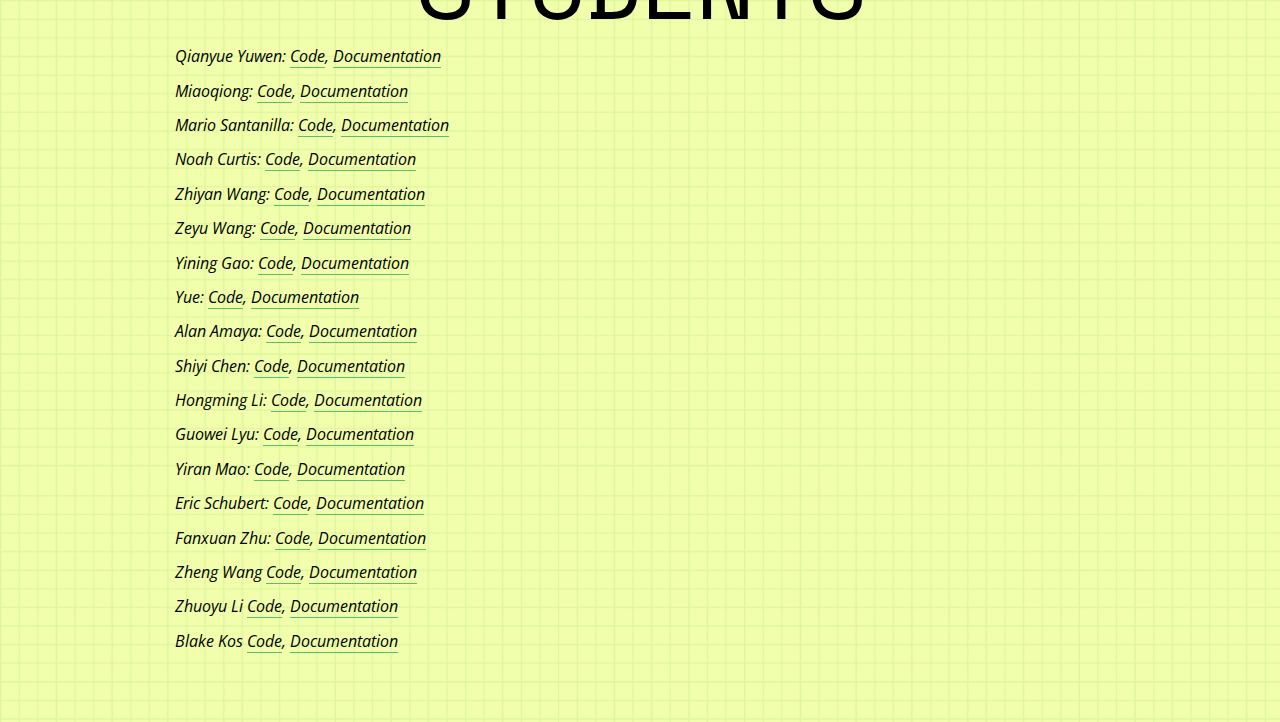
==== commit 7bd3261f: "Changes for project 3 content" ====
--- a/index.html
+++ b/index.html
@@ -120,12 +120,12 @@
                 <h4>Task</h4>
                 <p>Make a mixed-reality chair (a combination of a real and digital chair) by using the technique and concept of assembling, a three-dimensional alternative to collage, a technique of composing work by combining various found models, and online materials not normally associated with one another. Through this process, we will explore new forms of mashed-manufacturing and avatar/human-factors in design. </p>
             </div>
-            <div class="documentation">
+            <!-- <div class="documentation">
                 <p><strong>Documentation:</strong></p>
                 <ul>
                     <li>Lorem</li>
                 </ul>
-            </div>
+            </div> -->
 
             <h3>>>> Weekly Schedule</h3>
             <div class="week" id="week4">
@@ -175,23 +175,30 @@
         <hr />
 
         <section>
-            <h2>/*<br />Project 3:<br />Training Intelligence<br />*/</h2>
+            <h2>/*<br />Project 3:<br />Digital Twins<br />*/</h2>
 
             <div class="project-brief">
-                <p>Lorem ipsum dolor sit amet consectetur adipisicing elit. Vel reprehenderit culpa perferendis ducimus, quibusdam totam nisi, officiis maiores nostrum consequuntur eligendi corporis, recusandae dignissimos. Quod quibusdam officia dolorem dolores eligendi!</p>
-            </div>
-
-            <div class="documentation">
+                <p>You will work in teams of 3-4 for the next 3 weeks to create a digital twin model(s) using one another as your datasets and various machine learning software examples below. Using yourselves as a medium, how can you use machine learning to extend one another's attributes, mix, mash, and collaborate and formulate new in-between aesthetics from these various processes?</p>
+                <p>Together we will:</p>
+                <ul>
+                    <li>Look under the hood of AI and understand how it is built conceptually;</li>
+                    <li>Learn to collect and label data, use it to train a model to witness how the process works and what can go wrong with it;</li>
+                    <li>Explore how AI can be used for the purpose of visual creative expression.</li>
+                </ul>
+                <p><strong><a href="https://docs.google.com/document/d/1erIOcXgX-U_vJhVwSbA4fPjKE05Zuo_Ih0PnYYwzQ8o/edit" target="_blank" rel="noopener noreferrer">Resource document</a></strong></p>
+            </div>
+
+            <!-- <div class="documentation">
                 <p><strong>Documentation:</strong></p>
                 <p>Lorem ipsum dolor sit amet consectetur adipisicing elit. Ea reiciendis quo vero eum quidem. Id voluptates accusantium amet reprehenderit omnis facilis ea voluptas labore vel! Ipsam eius deleniti commodi corporis!</p>
-            </div>
+            </div> -->
 
             <h3>>>> Weekly Schedule</h3>
             <div class="week" id="week8">
                 <h4>Week 8: March 11</h4>
 
                 <h5>In-class:</h5>
-                <p>Lorem ipsum dolor sit amet consectetur, adipisicing elit. Nulla perferendis maxime atque consequatur nihil sequi omnis tempore itaque consectetur corporis sit incidunt fugit aliquam, eum vero numquam natus minus magnam?</p>
+                <p>Explore collective attributes/behaviors, datasets, and workflows</p>
 
                 <h5>Homework:</h5>
                 <p>Lorem ipsum dolor sit amet consectetur adipisicing elit. Quibusdam, numquam illum et eaque non nesciunt id magni omnis provident aspernatur. Similique placeat veritatis inventore cumque. Fugiat assumenda quas quisquam quaerat!</p>
@@ -199,7 +206,7 @@
             <div class="week" id="week9">
                 <h4>Week 9: March 18</h4>
                 <h5>In-class:</h5>
-                <p>Lorem ipsum dolor sit amet consectetur adipisicing elit. Natus sapiente vero fuga enim modi cumque repudiandae, possimus ea, ex magnam quibusdam accusamus recusandae repellendus quaerat odio sint autem et eum.</p>
+                <p>Narrow to a set of collective attributes and ML tools</p>
 
                 <h5>Homework:</h5>
                 <p>Lorem ipsum dolor sit amet consectetur adipisicing elit. Dolorum a iusto tenetur quisquam voluptas obcaecati error beatae temporibus, pariatur natus voluptates molestias sit, eos quo blanditiis dolorem ducimus accusamus reprehenderit!</p>
@@ -207,7 +214,7 @@
             <div class="week" id="week10">
                 <h4>Week 10: March 25</h4>
                 <h5>In-class:</h5>
-                <p>Lorem ipsum dolor sit amet consectetur adipisicing elit. Natus sapiente vero fuga enim modi cumque repudiandae, possimus ea, ex magnam quibusdam accusamus recusandae repellendus quaerat odio sint autem et eum.</p>
+                <p>Demo, user, or perform your digital twins! </p>
                 <h5>Homework:</h5>
                 <p>Lorem ipsum dolor sit amet consectetur adipisicing elit. Nostrum, porro facere tempore quasi eos sed, dolore quas alias sequi corporis architecto at minima eveniet sunt repellendus, eum reiciendis expedita est.</p>
             </div>
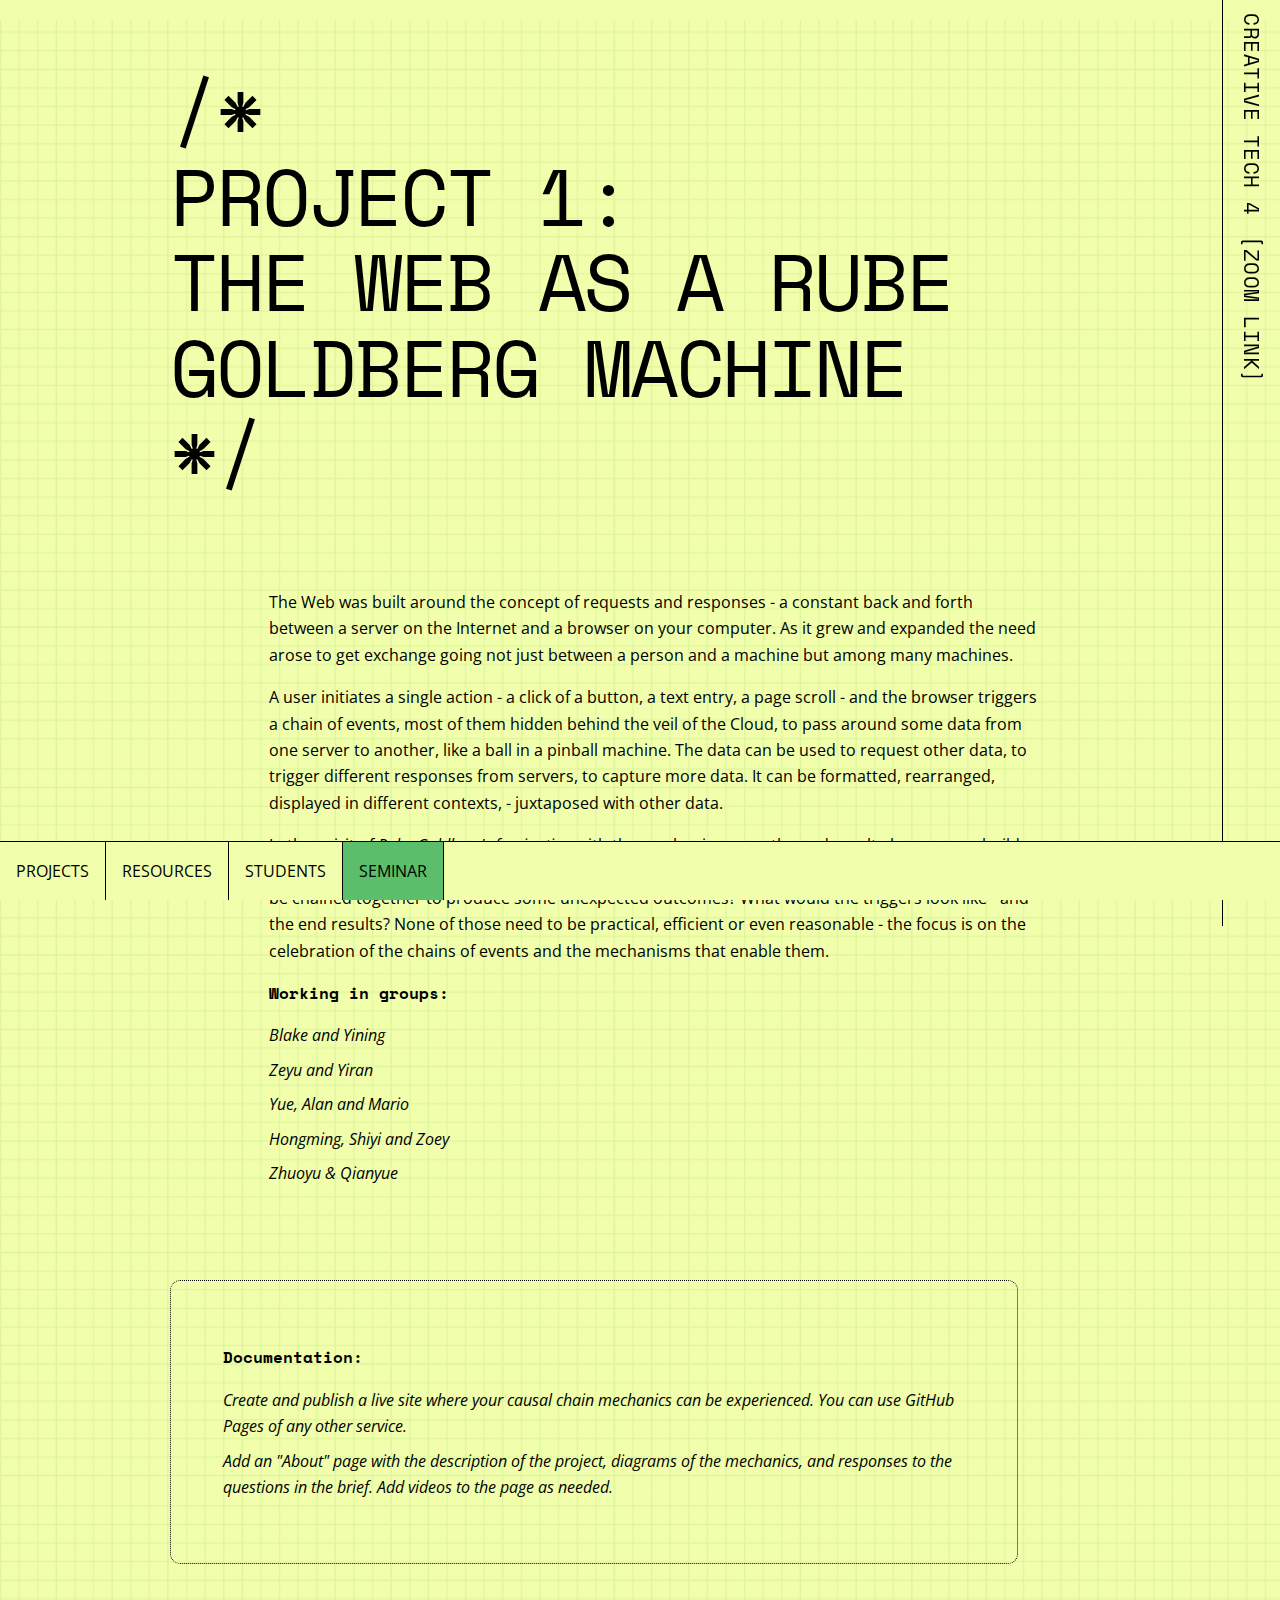
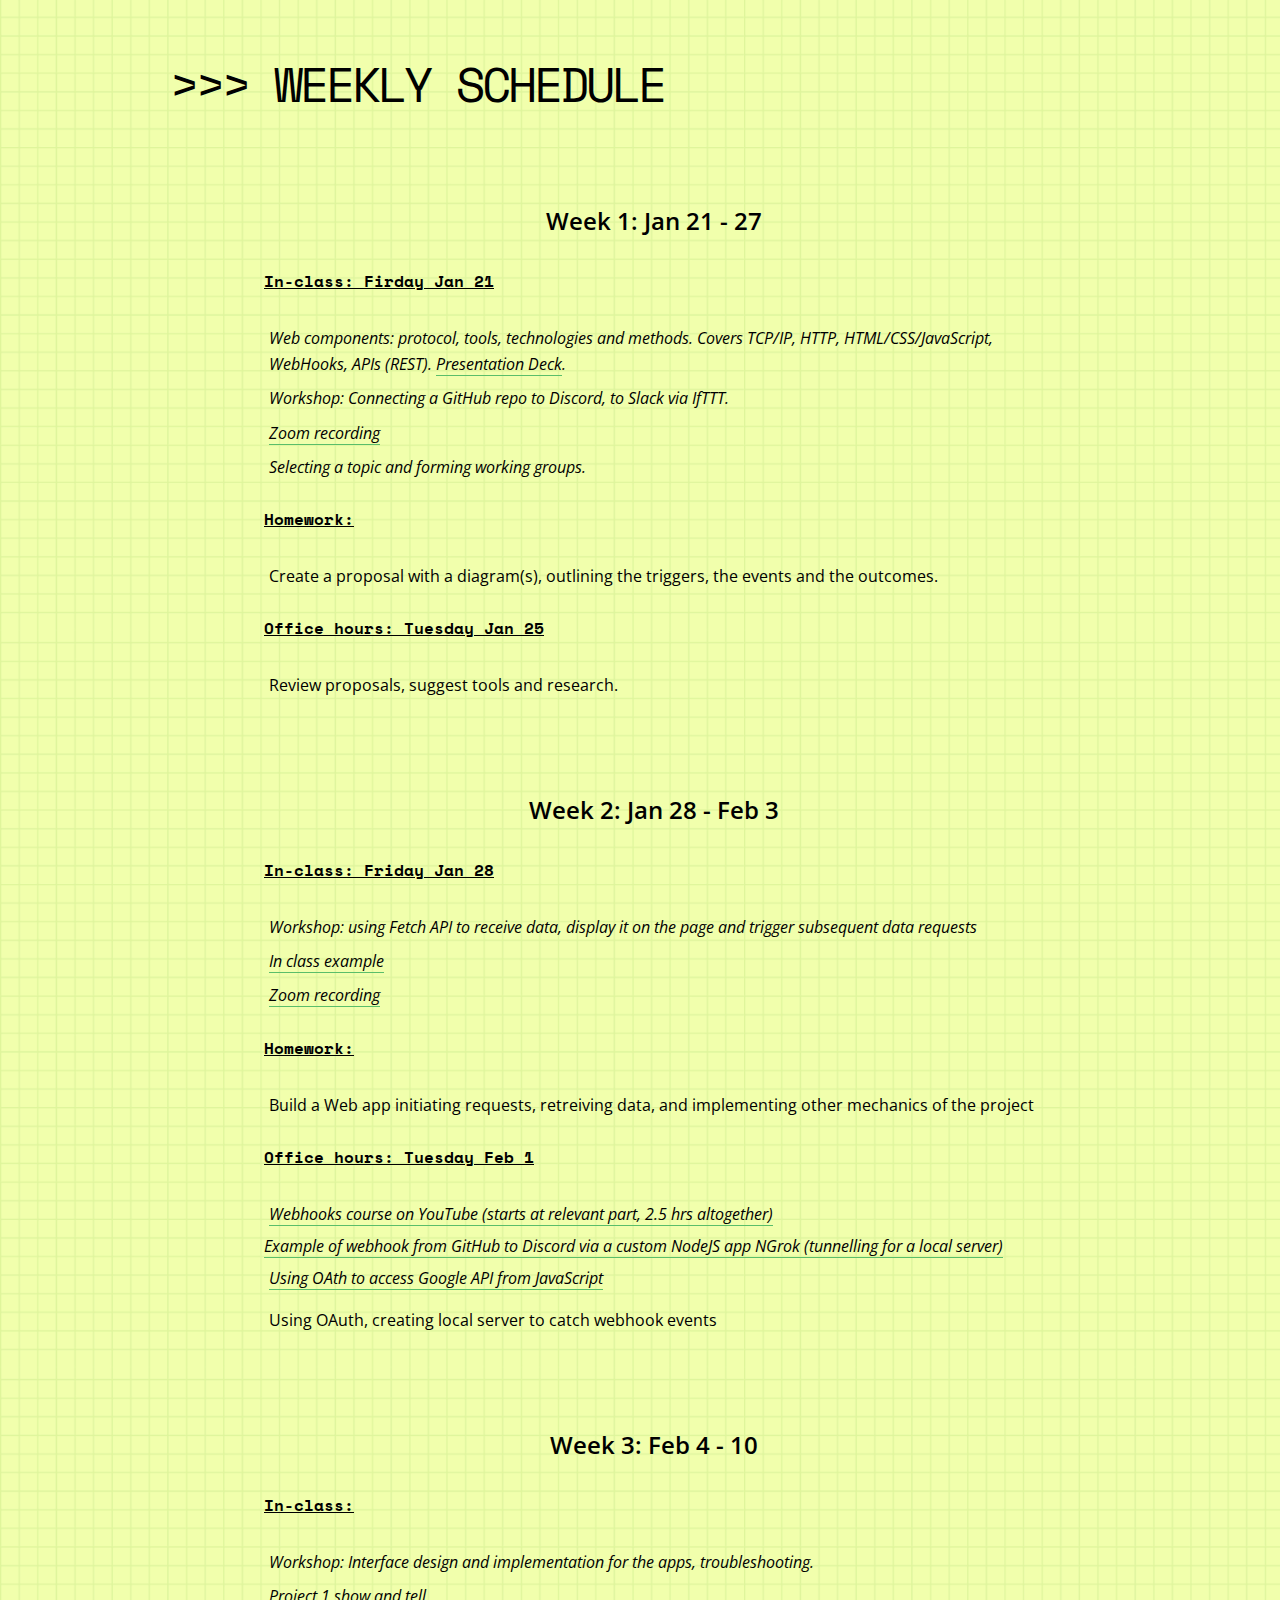
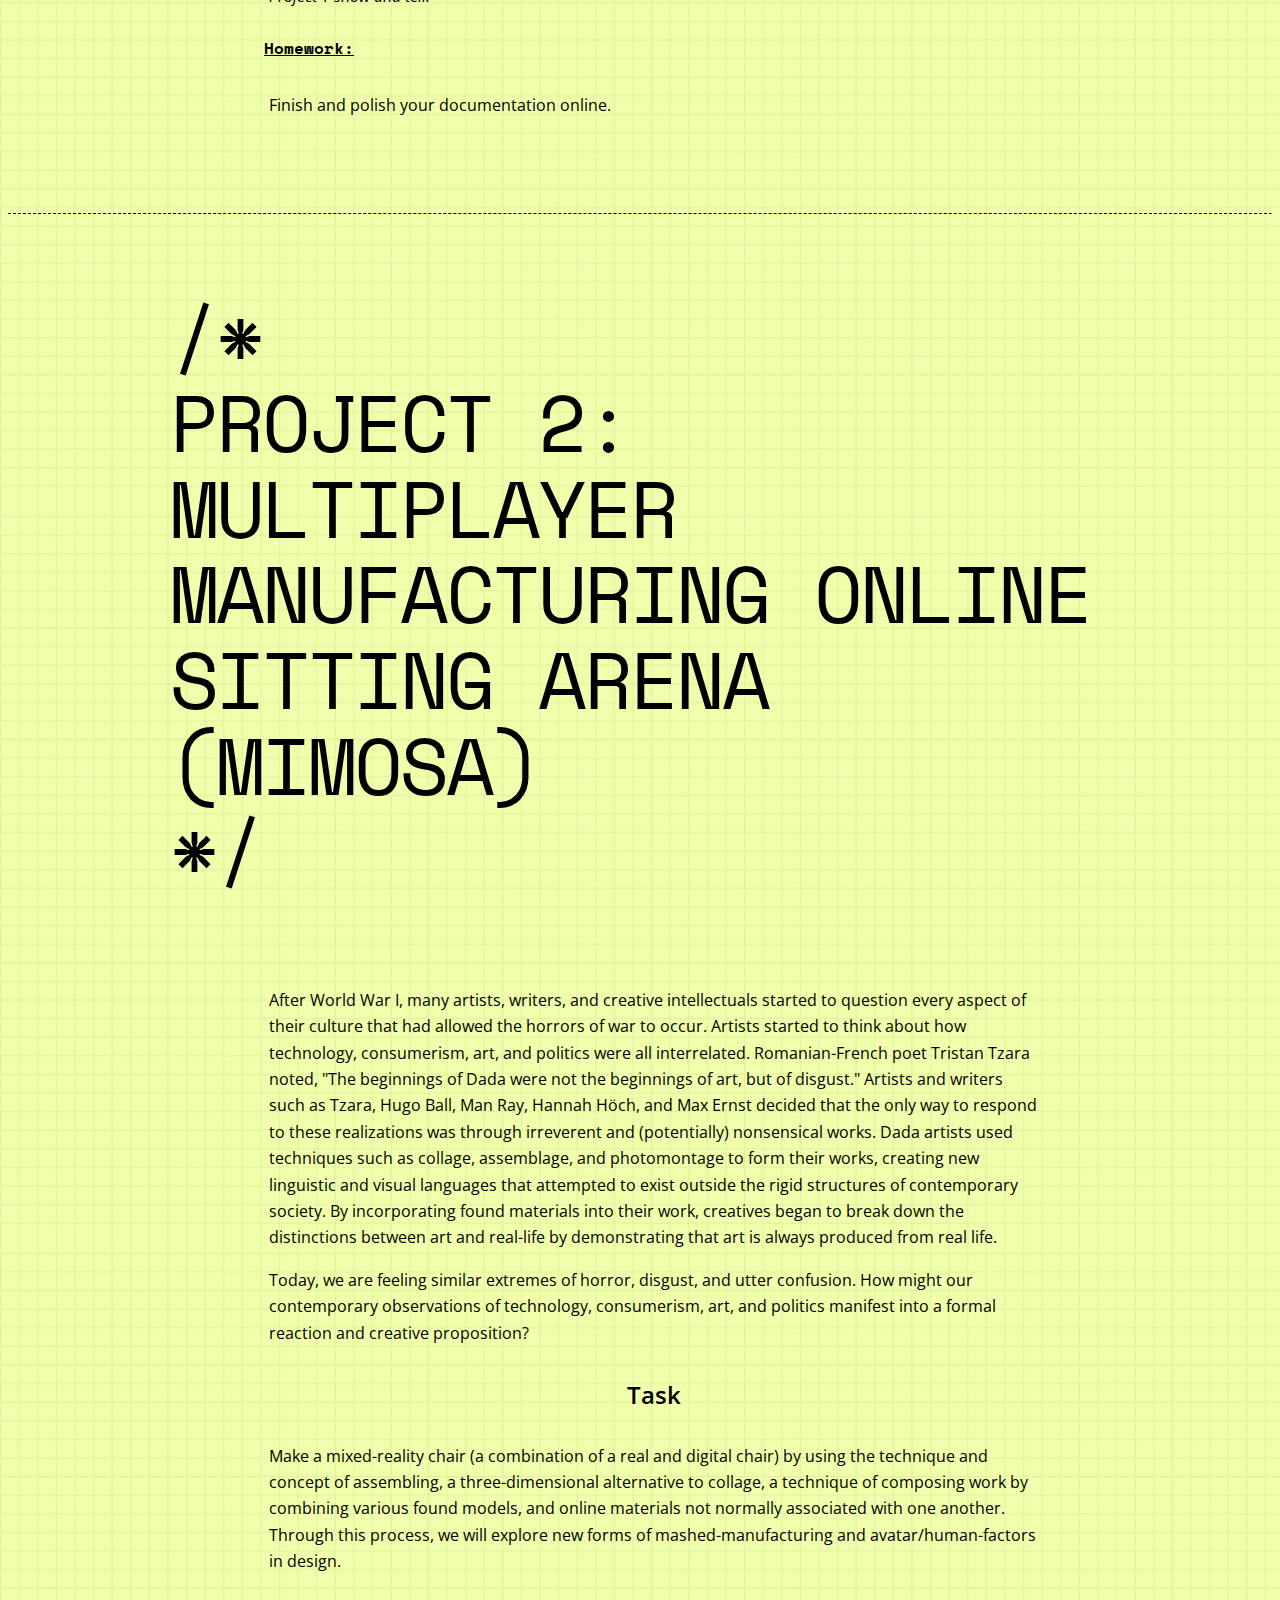
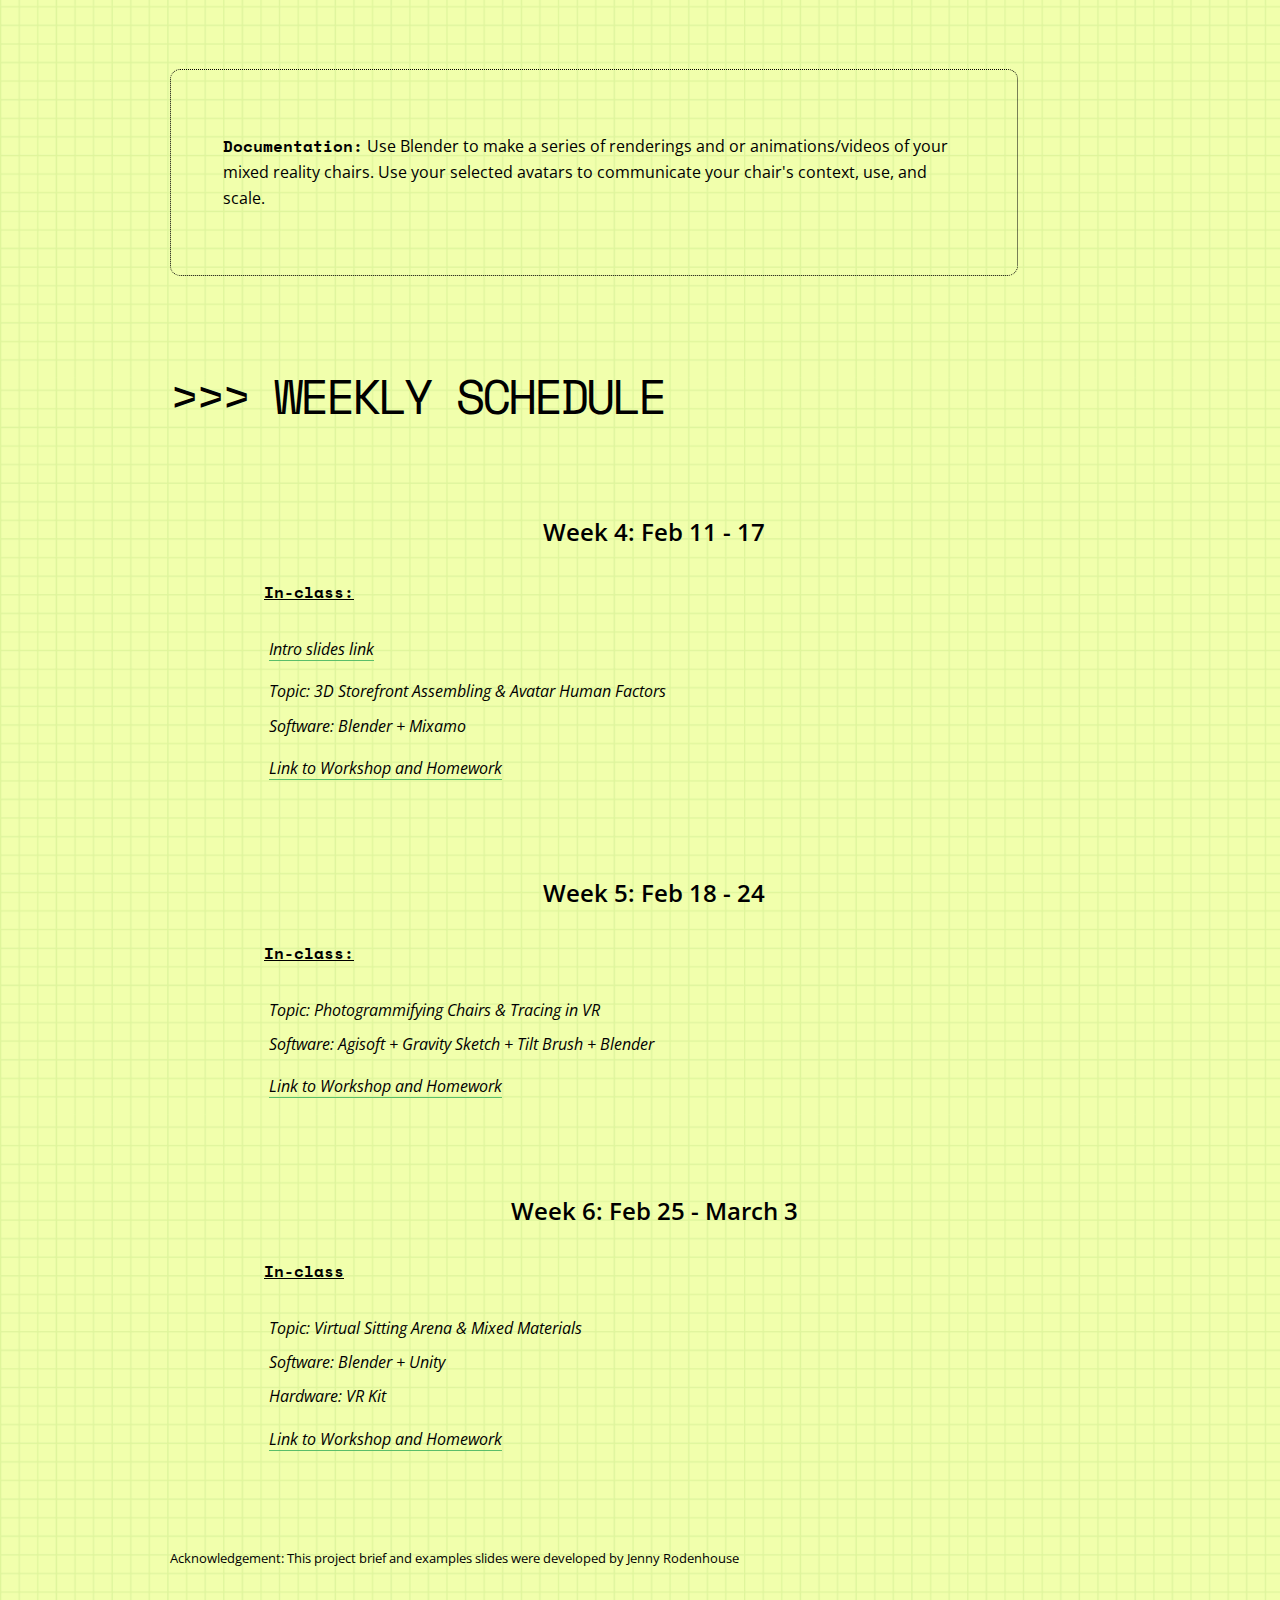
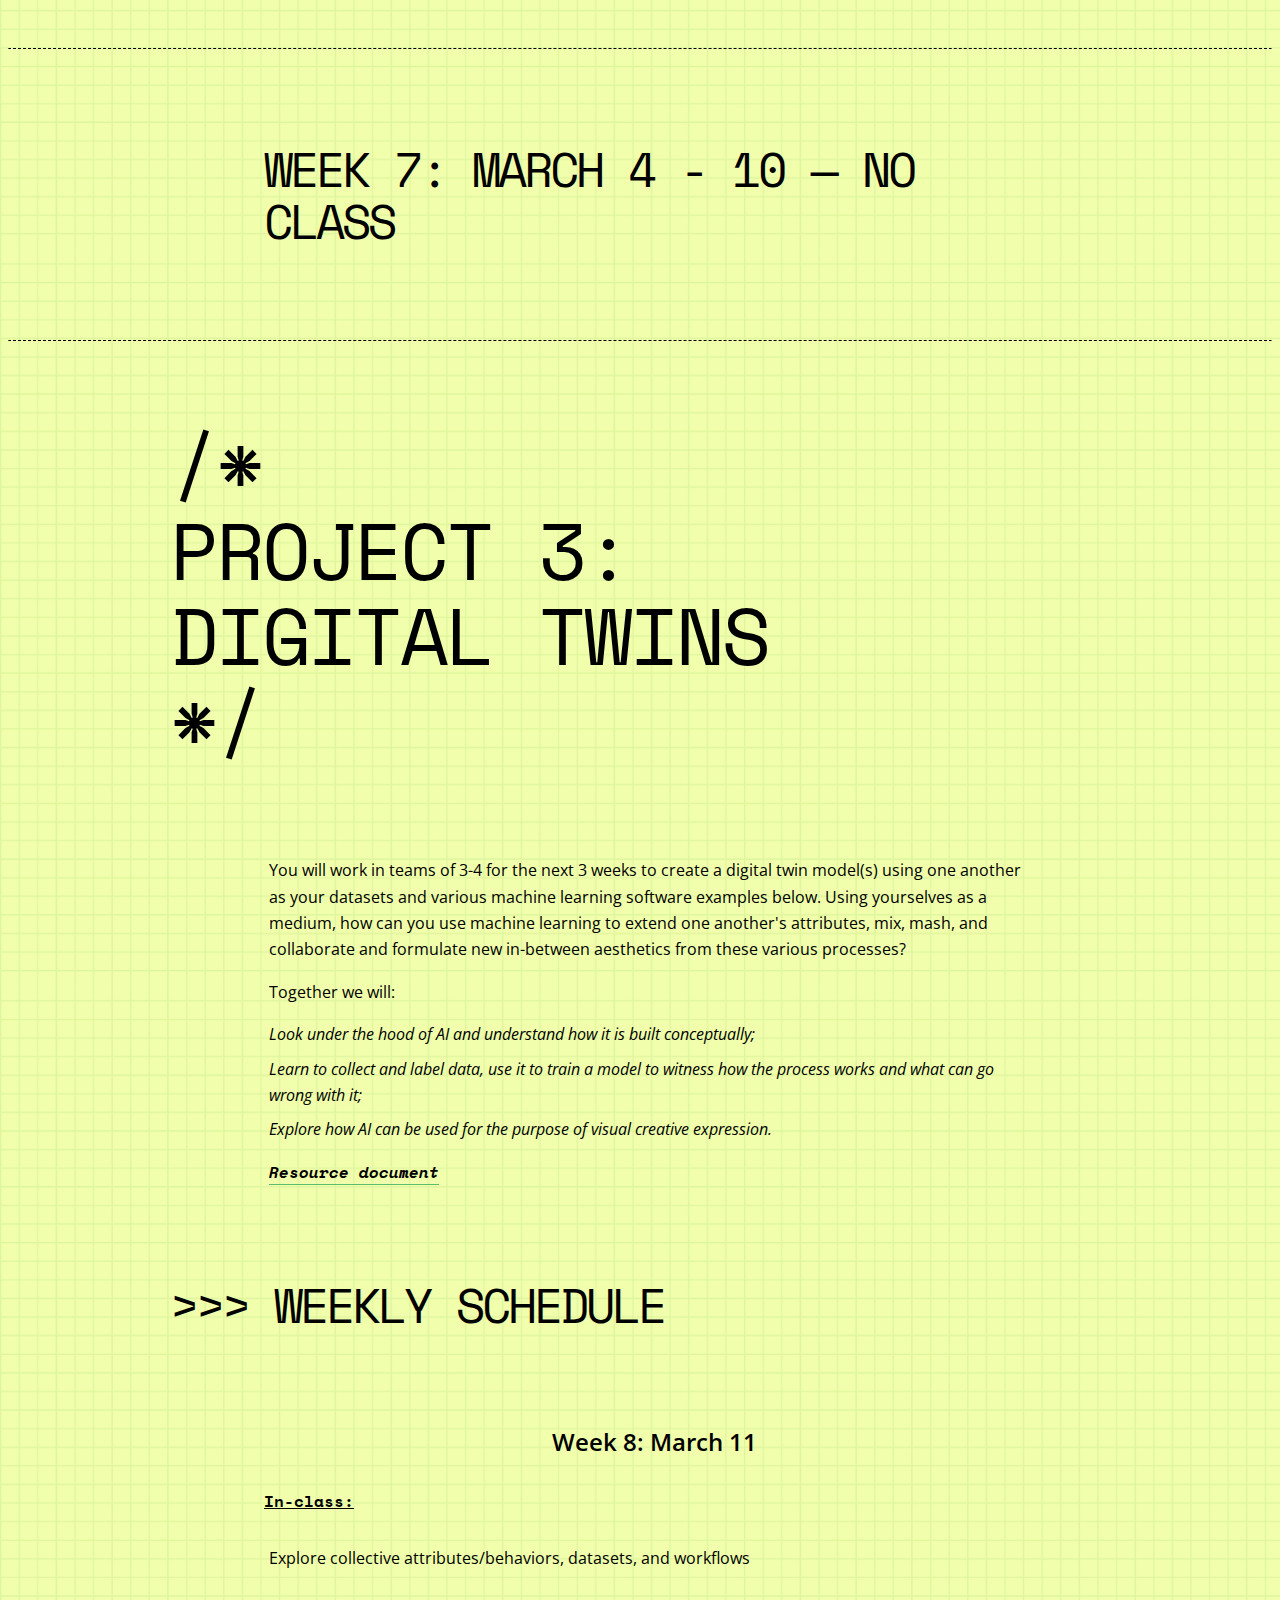
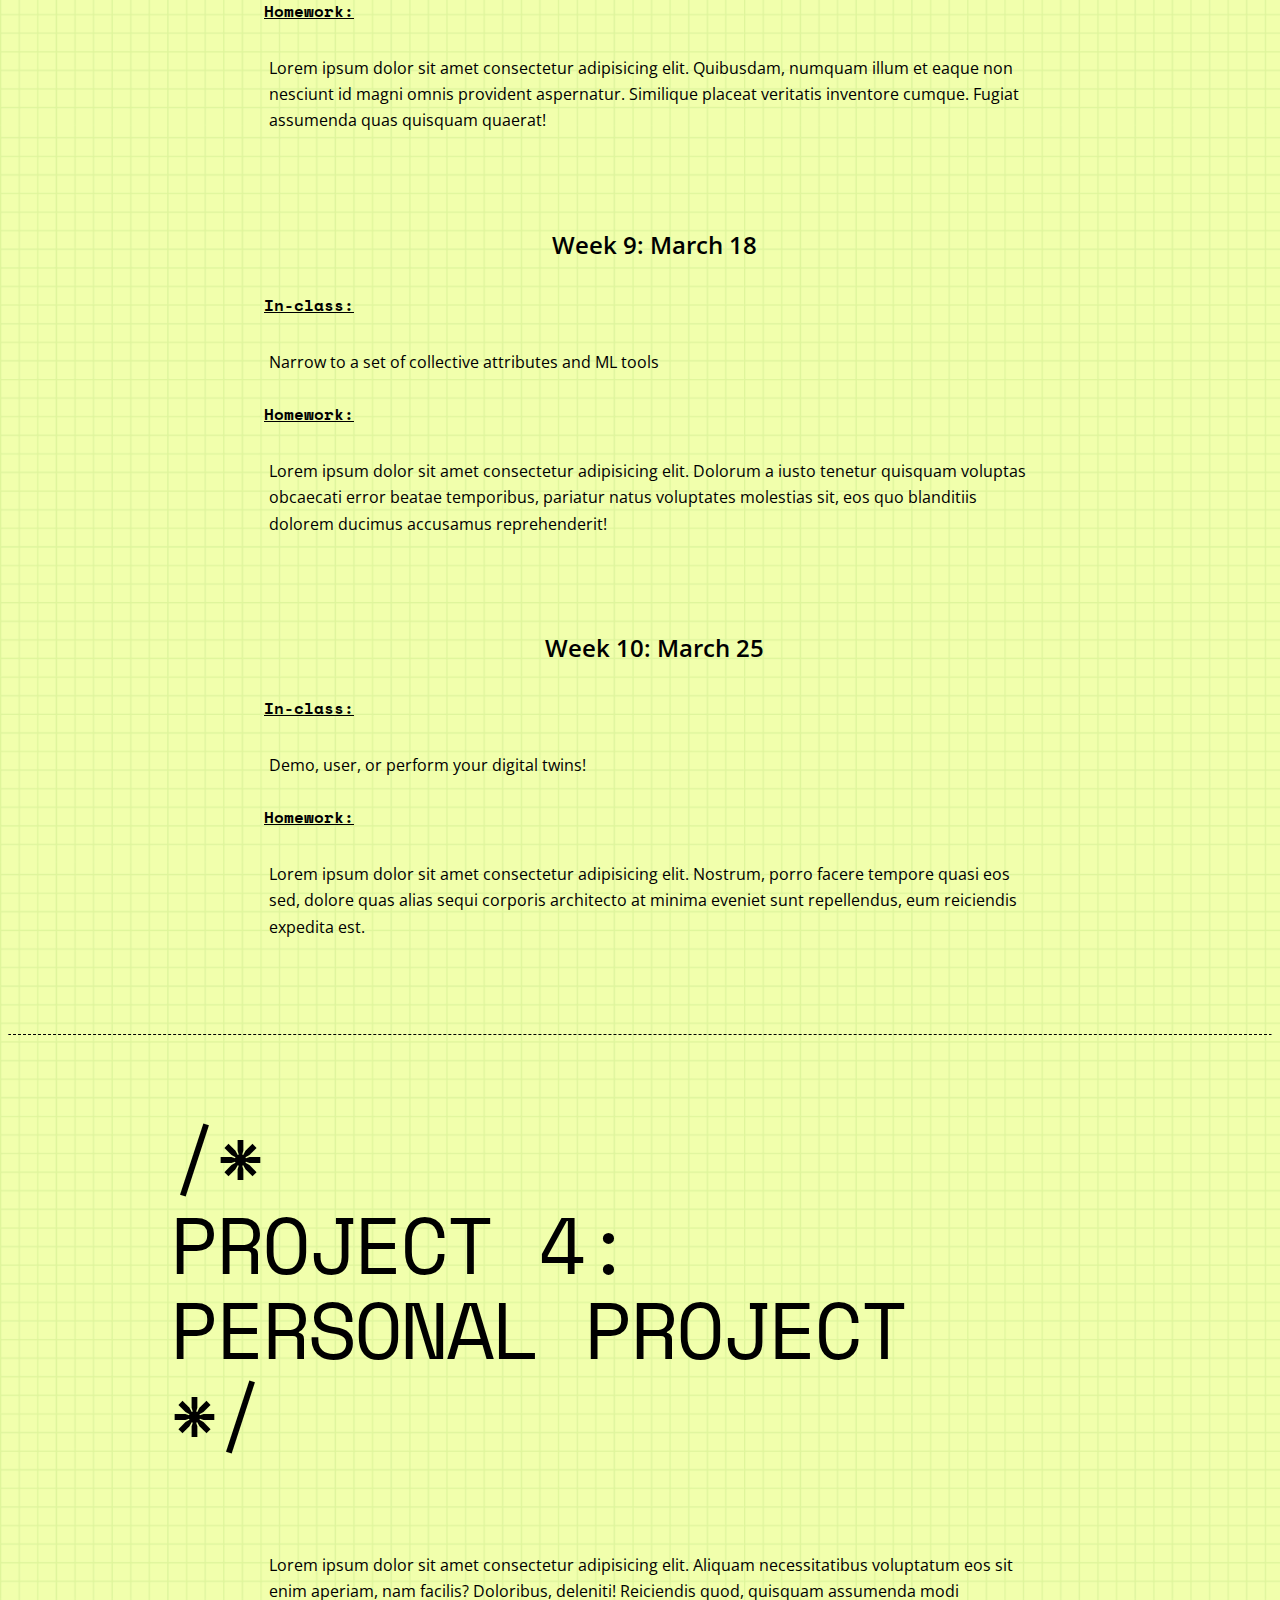
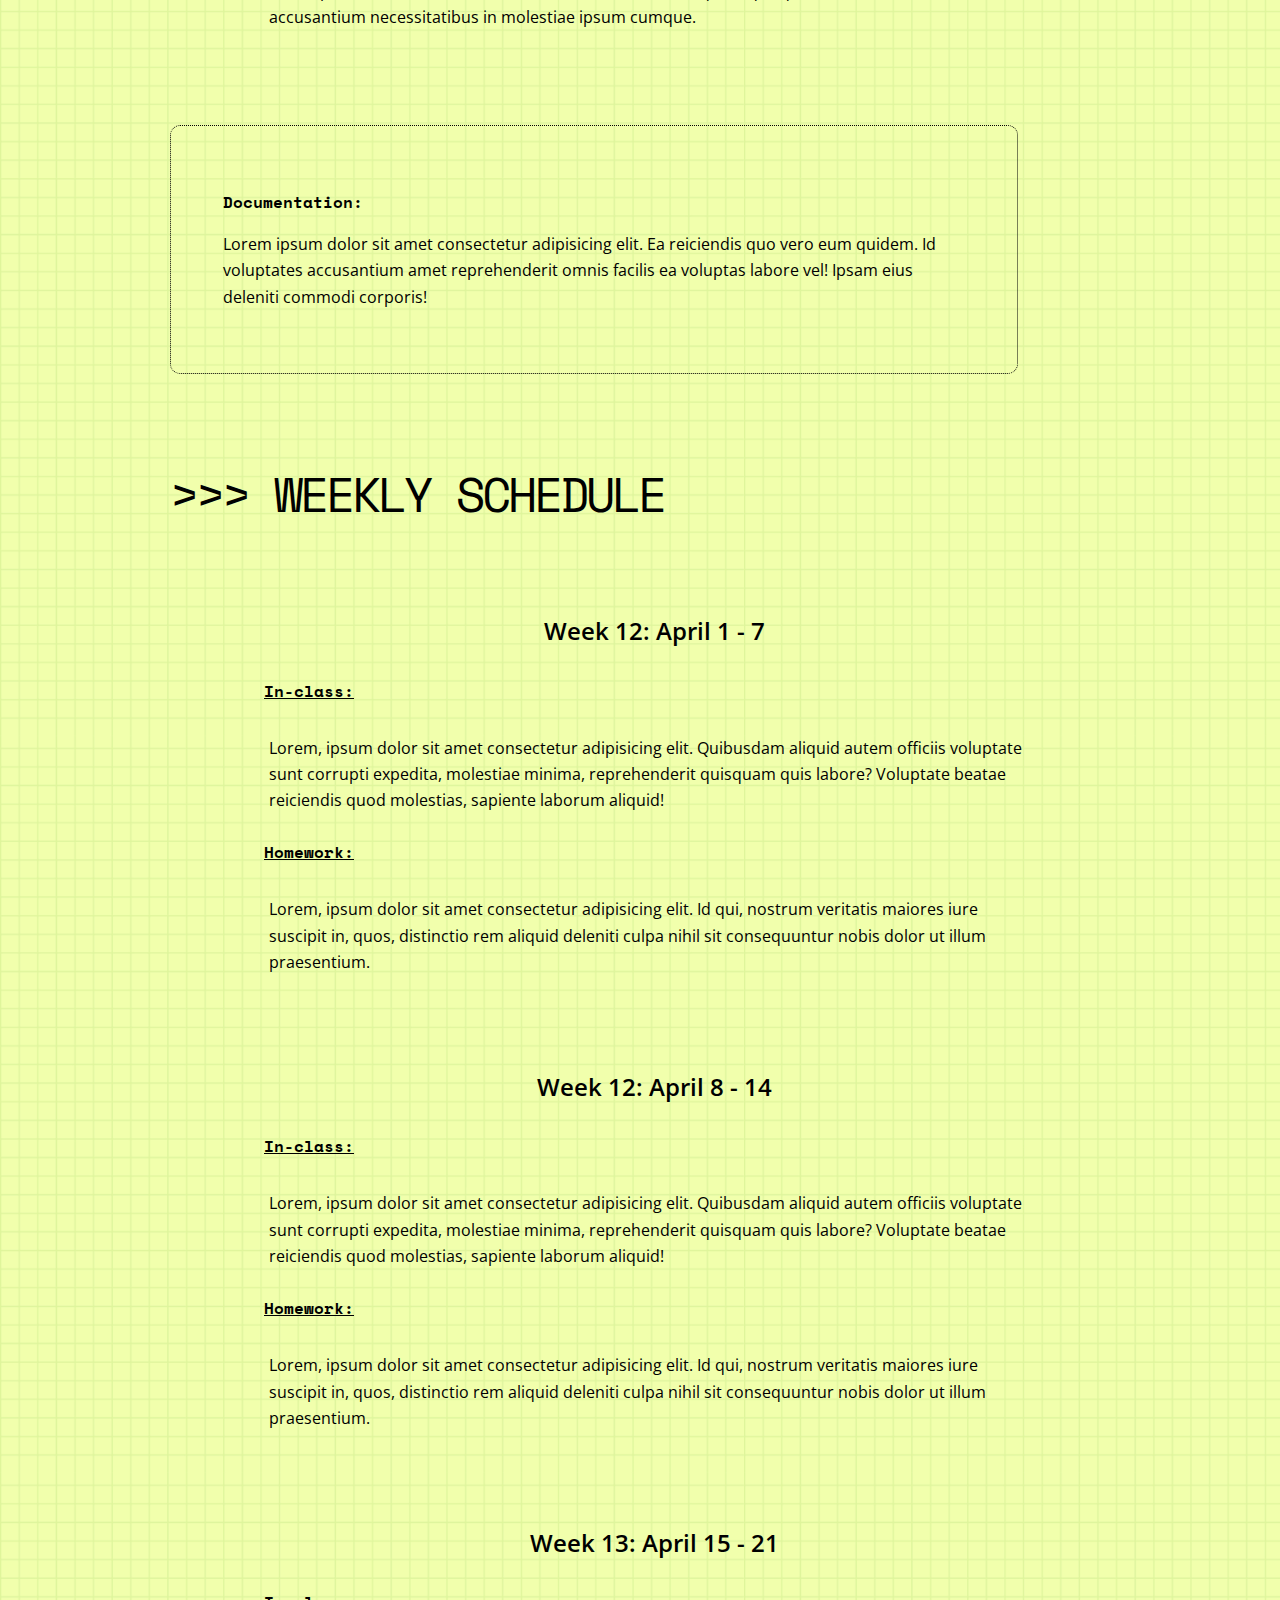
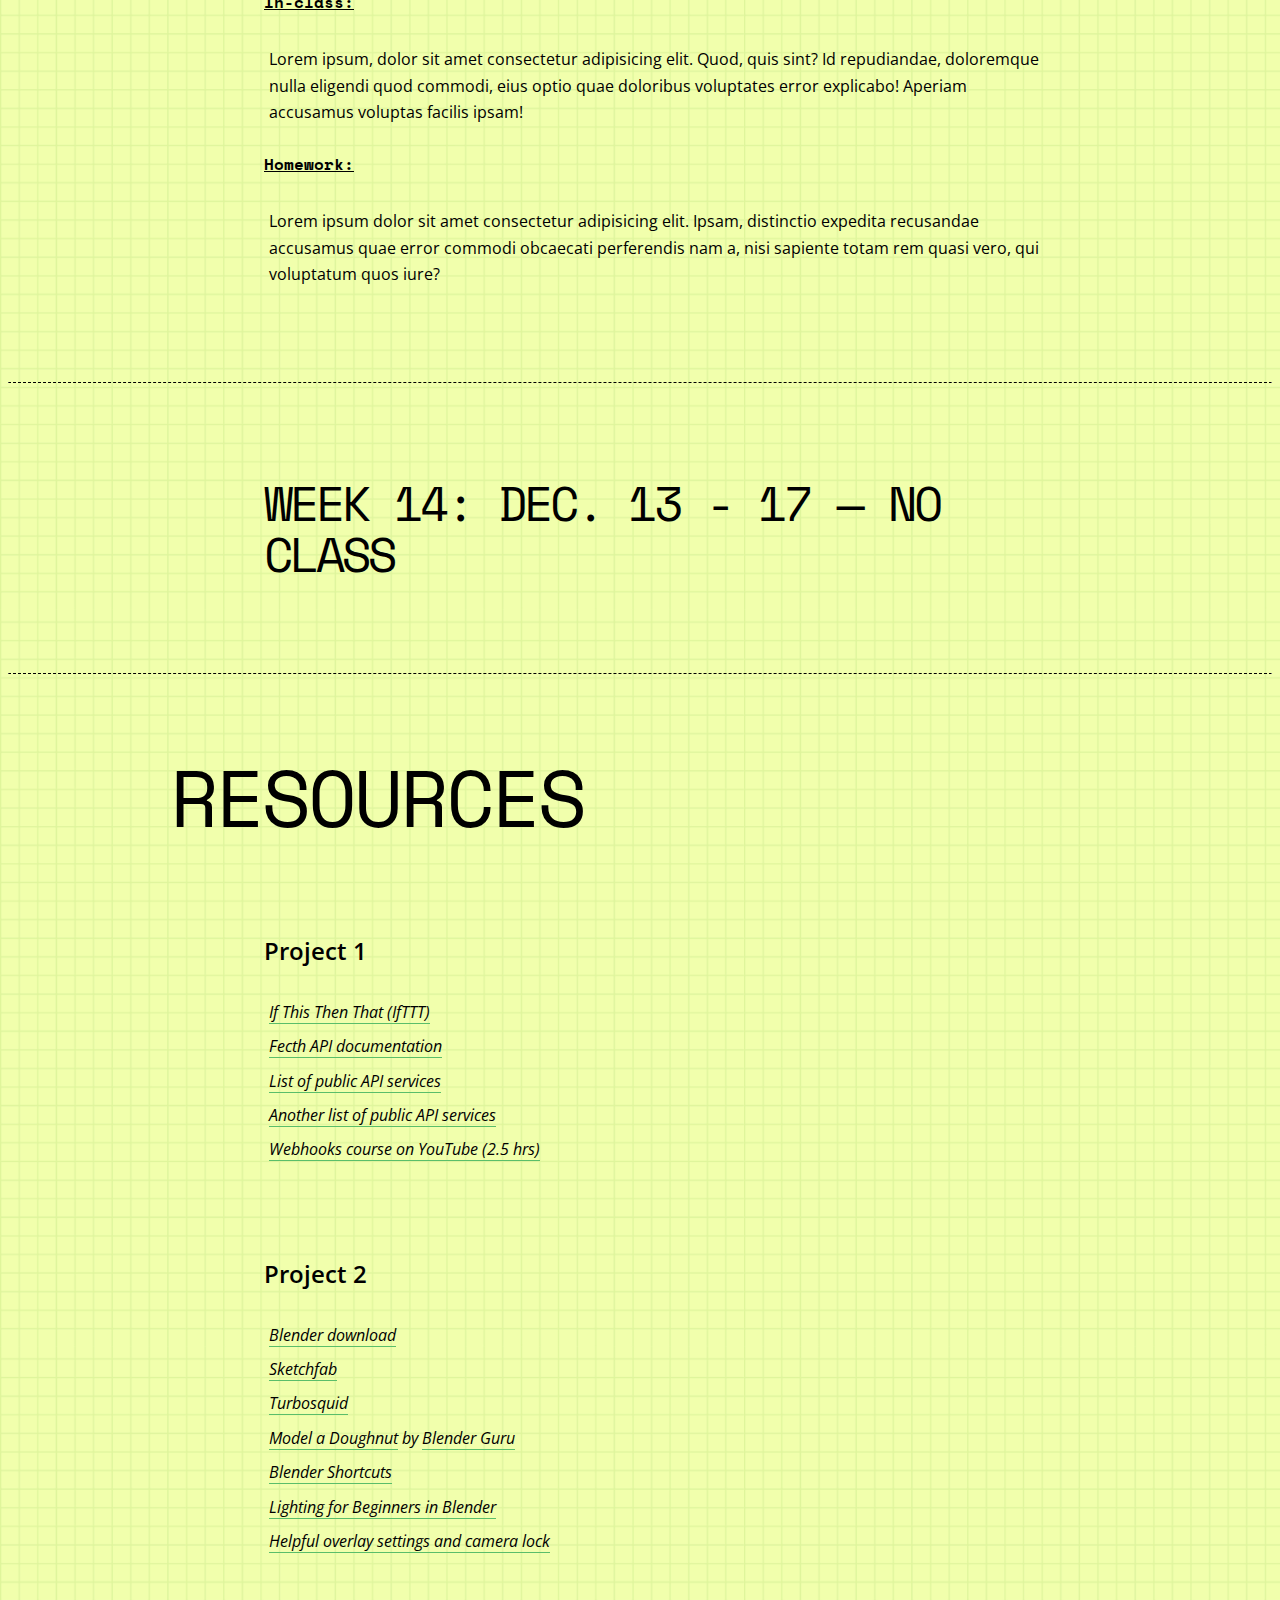
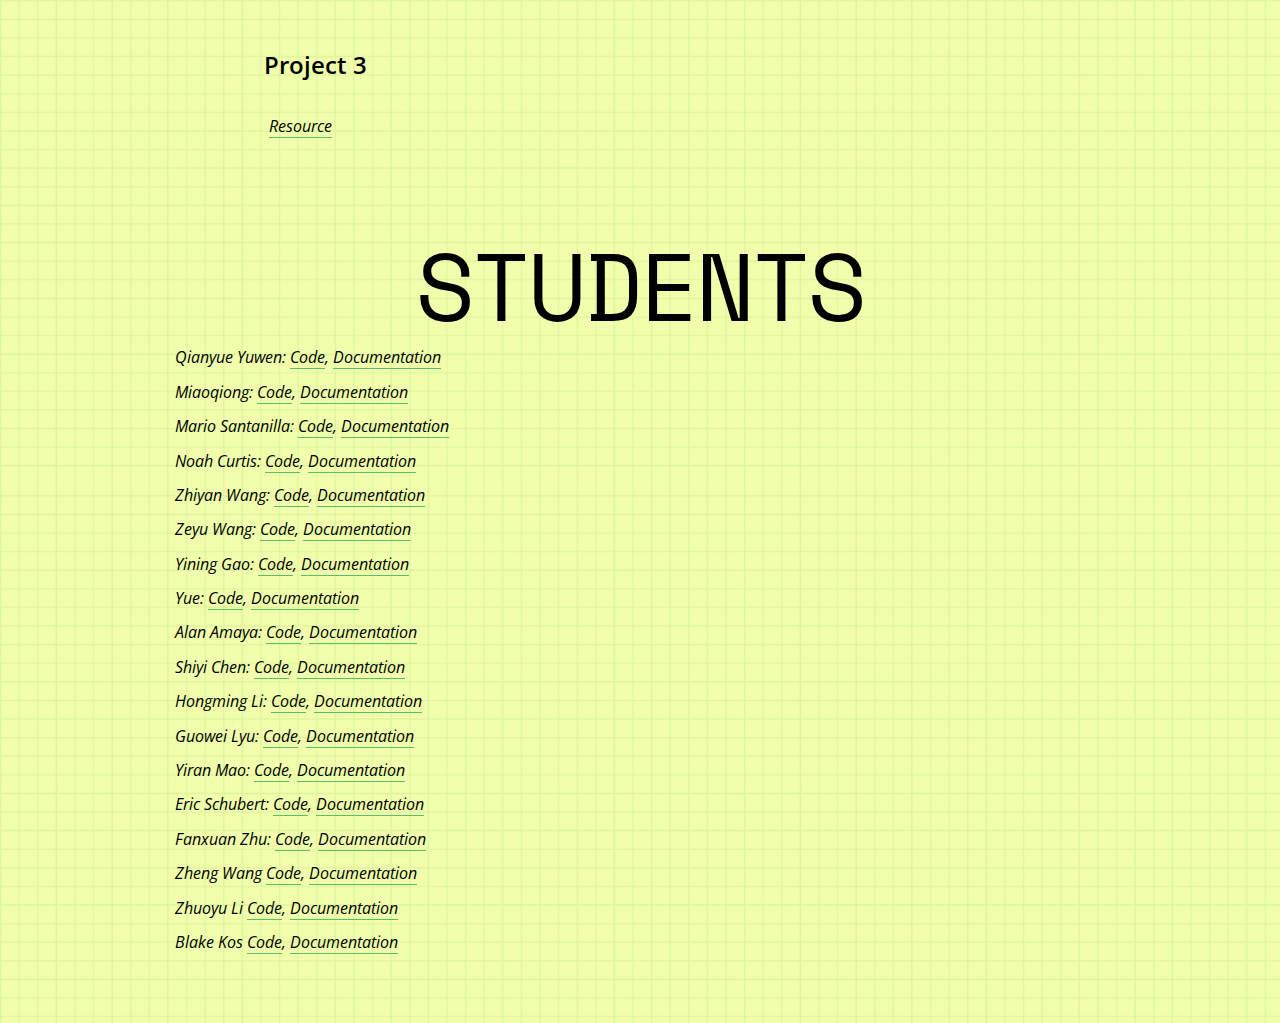
==== commit bc195b13: "Documentation instructions for project 2" ====
--- a/index.html
+++ b/index.html
@@ -120,12 +120,9 @@
                 <h4>Task</h4>
                 <p>Make a mixed-reality chair (a combination of a real and digital chair) by using the technique and concept of assembling, a three-dimensional alternative to collage, a technique of composing work by combining various found models, and online materials not normally associated with one another. Through this process, we will explore new forms of mashed-manufacturing and avatar/human-factors in design. </p>
             </div>
-            <!-- <div class="documentation">
-                <p><strong>Documentation:</strong></p>
-                <ul>
-                    <li>Lorem</li>
-                </ul>
-            </div> -->
+            <div class="documentation">
+                <p><strong>Documentation:</strong> Use Blender to make a series of renderings and or animations/videos of your mixed reality chairs. Use your selected avatars to communicate your chair's context, use, and scale.</p>
+            </div>
 
             <h3>>>> Weekly Schedule</h3>
             <div class="week" id="week4">
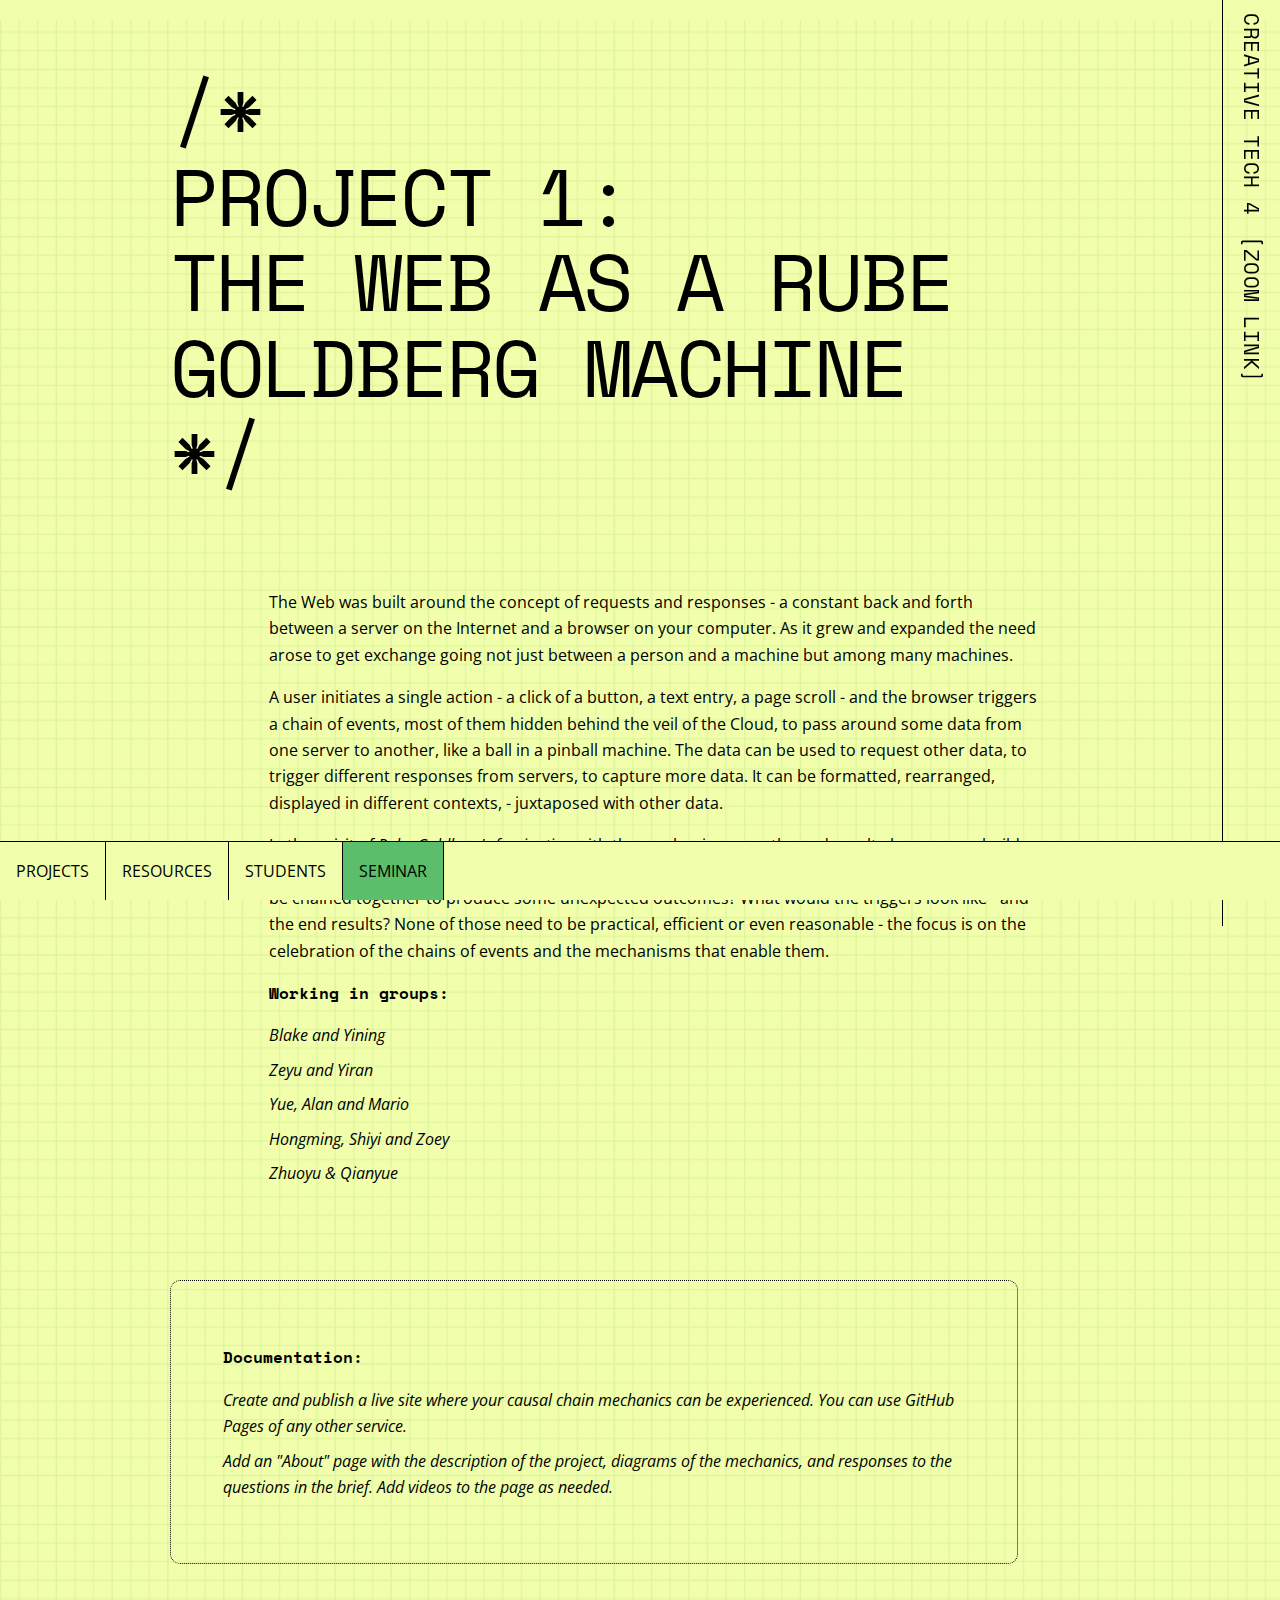
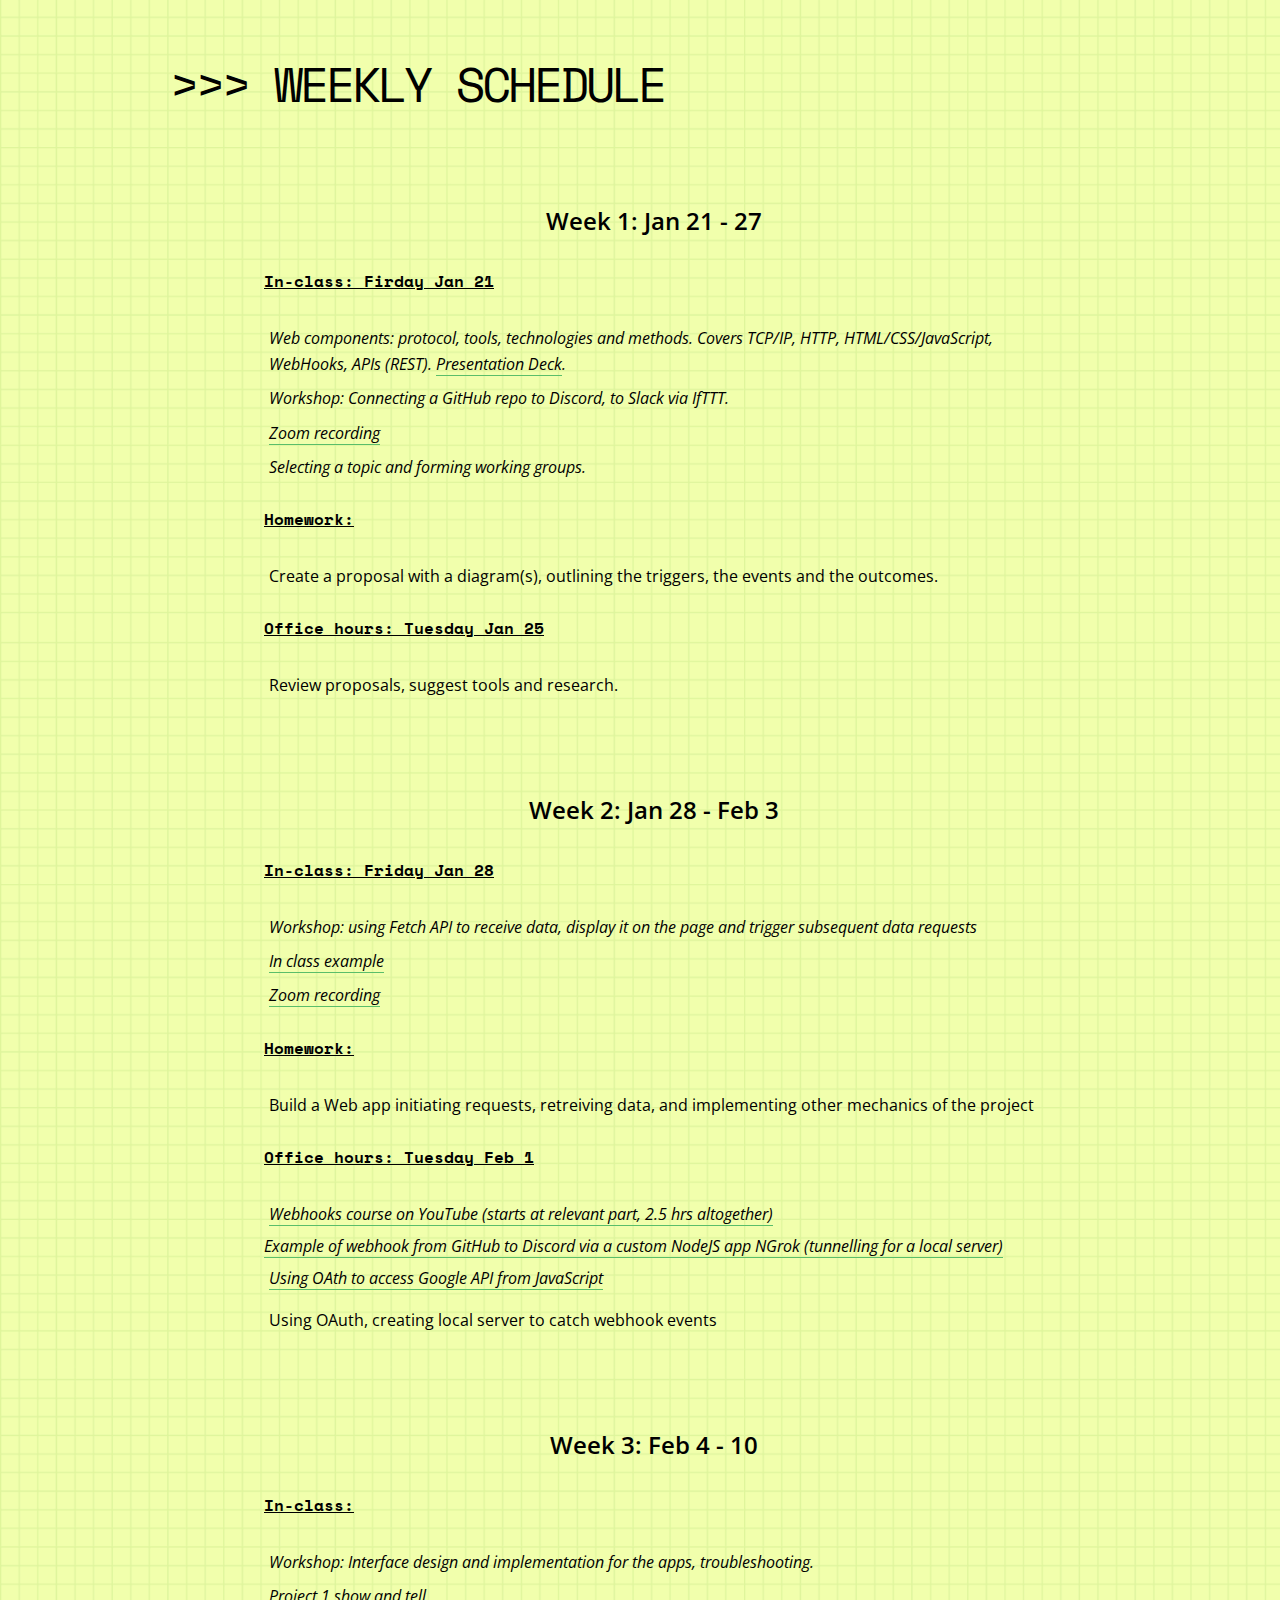
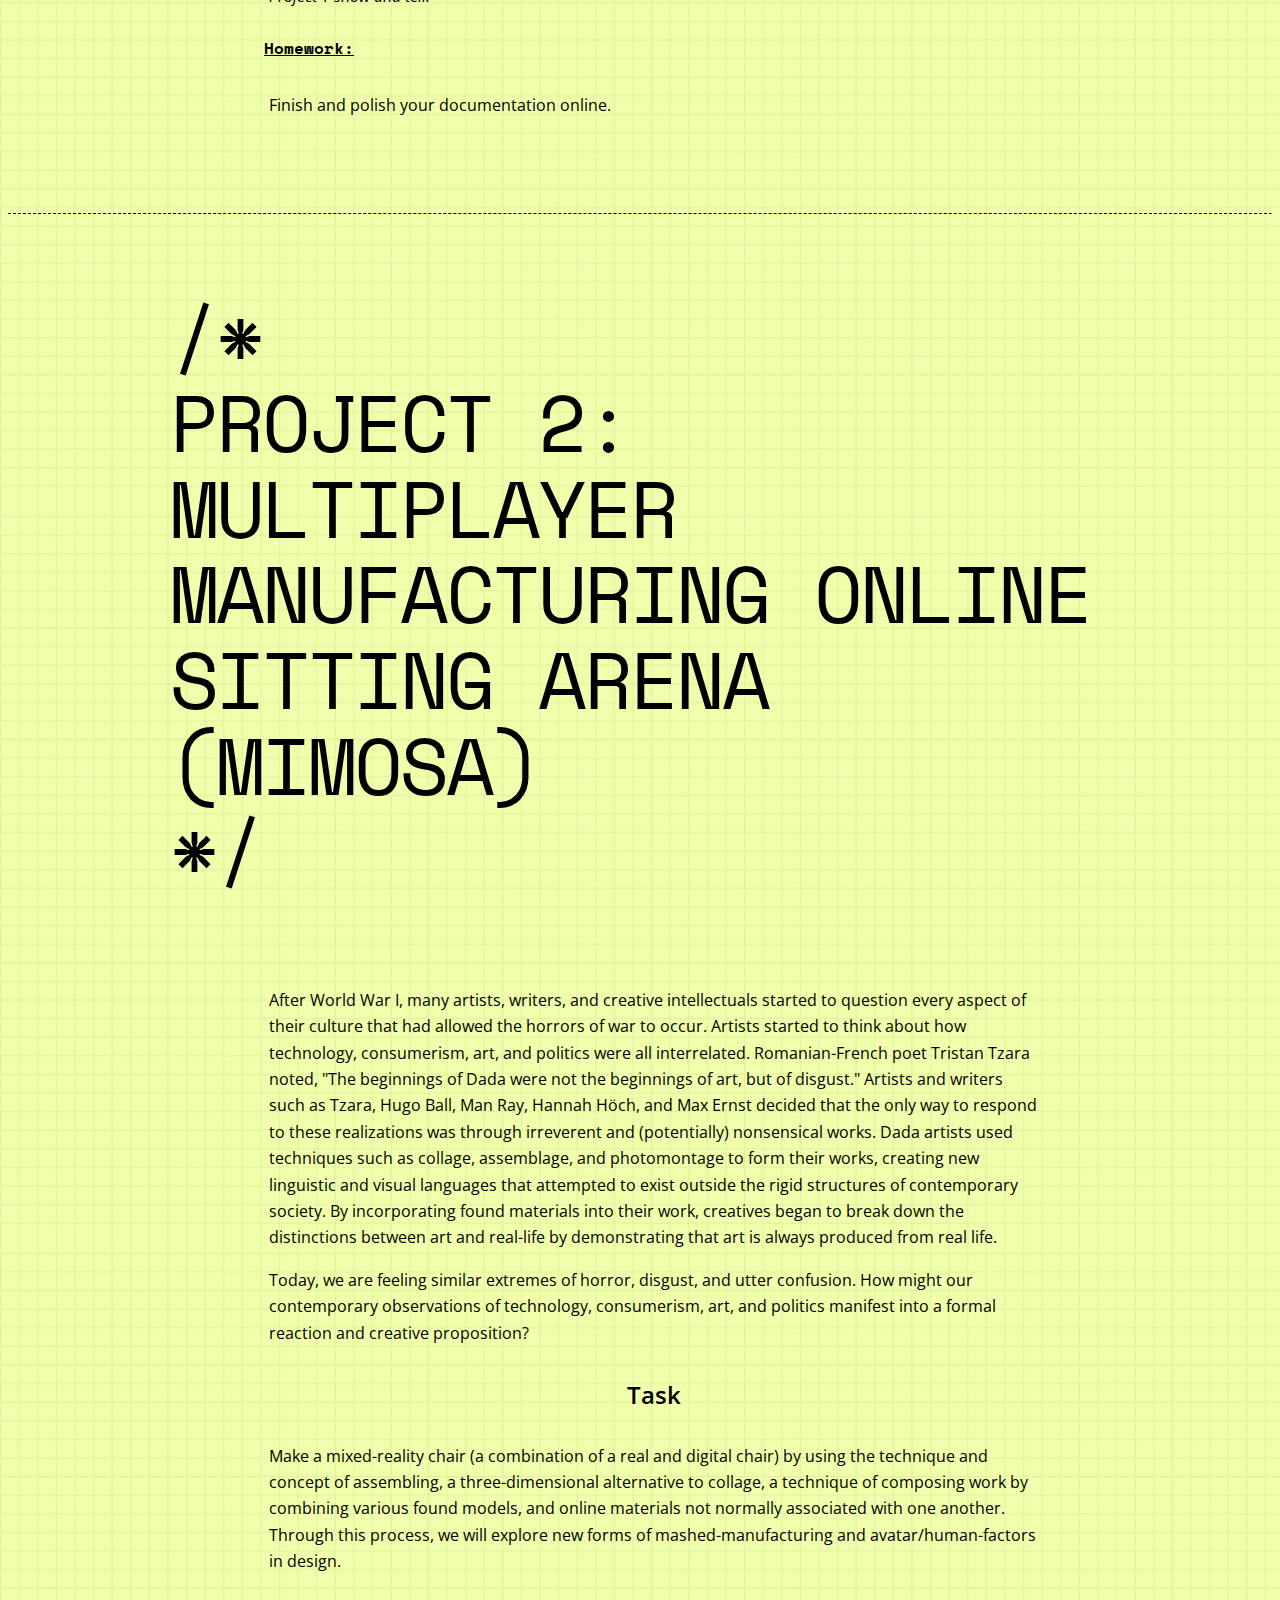
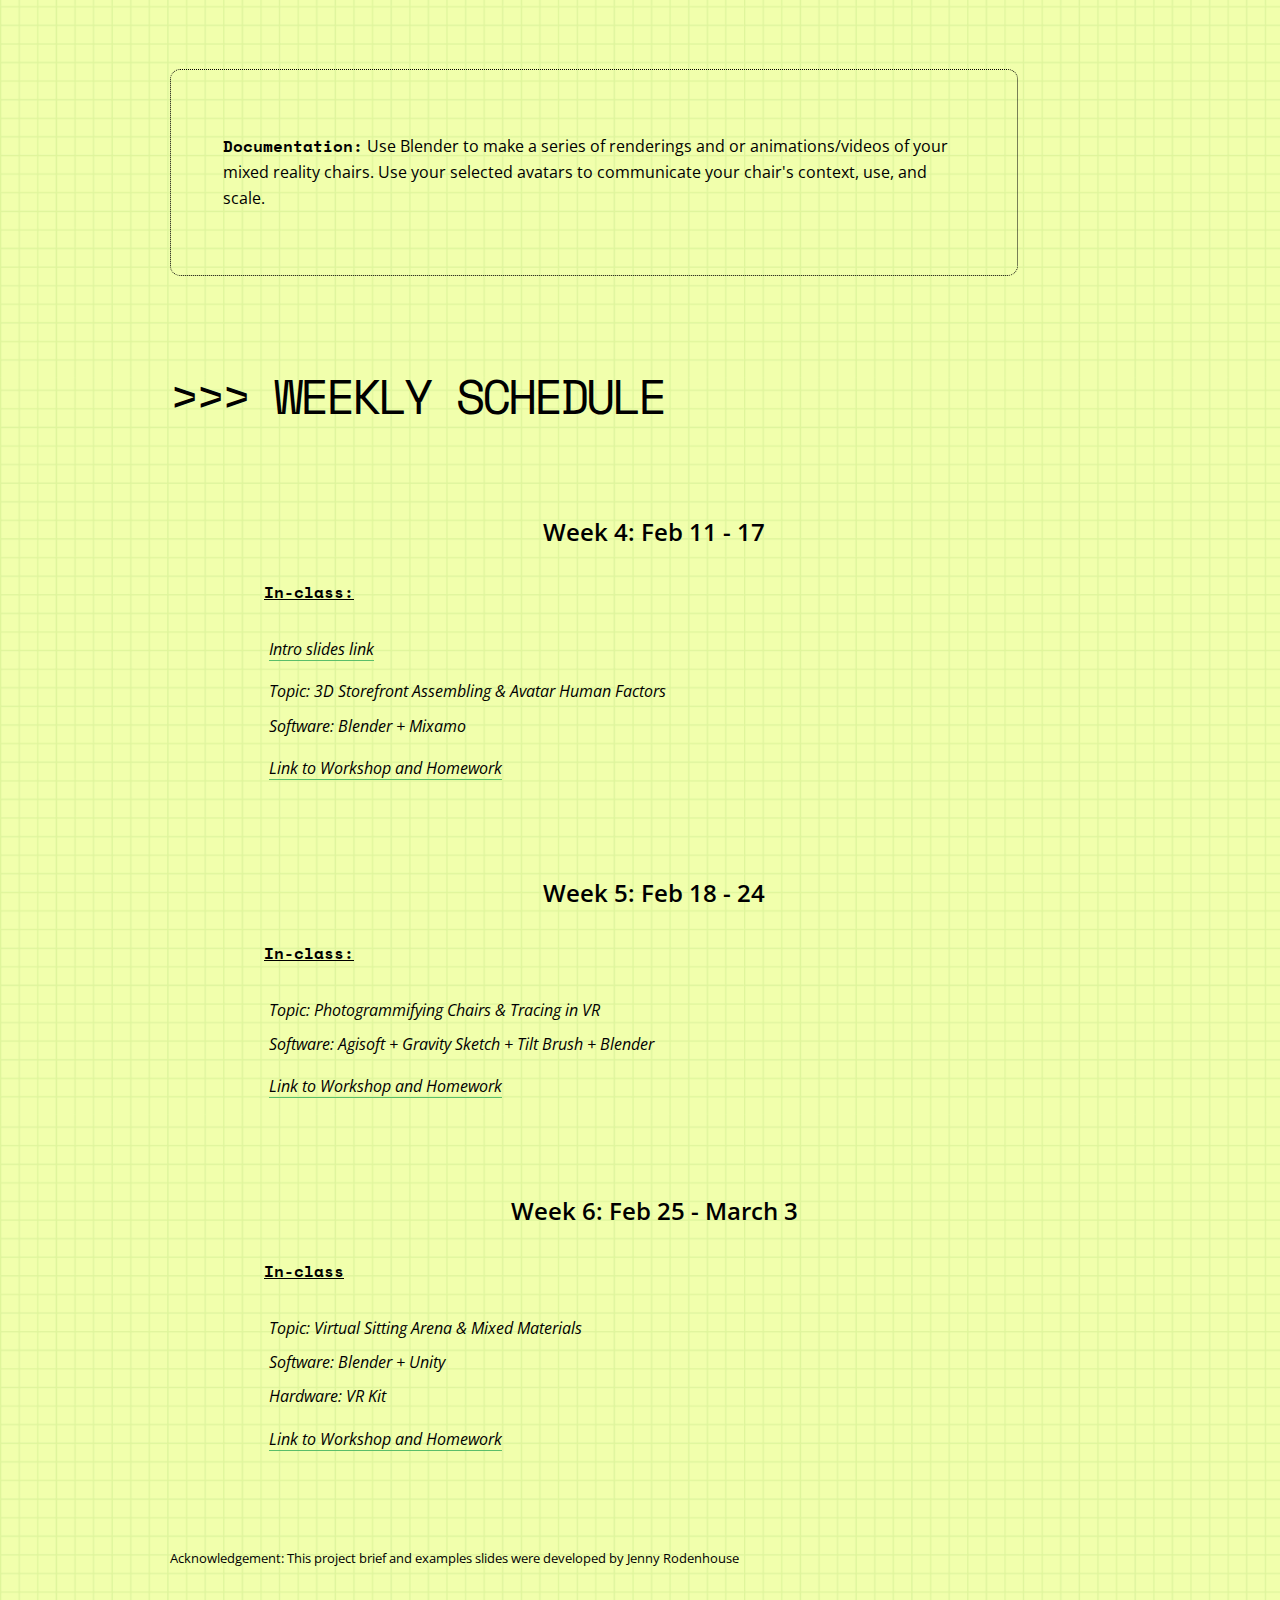
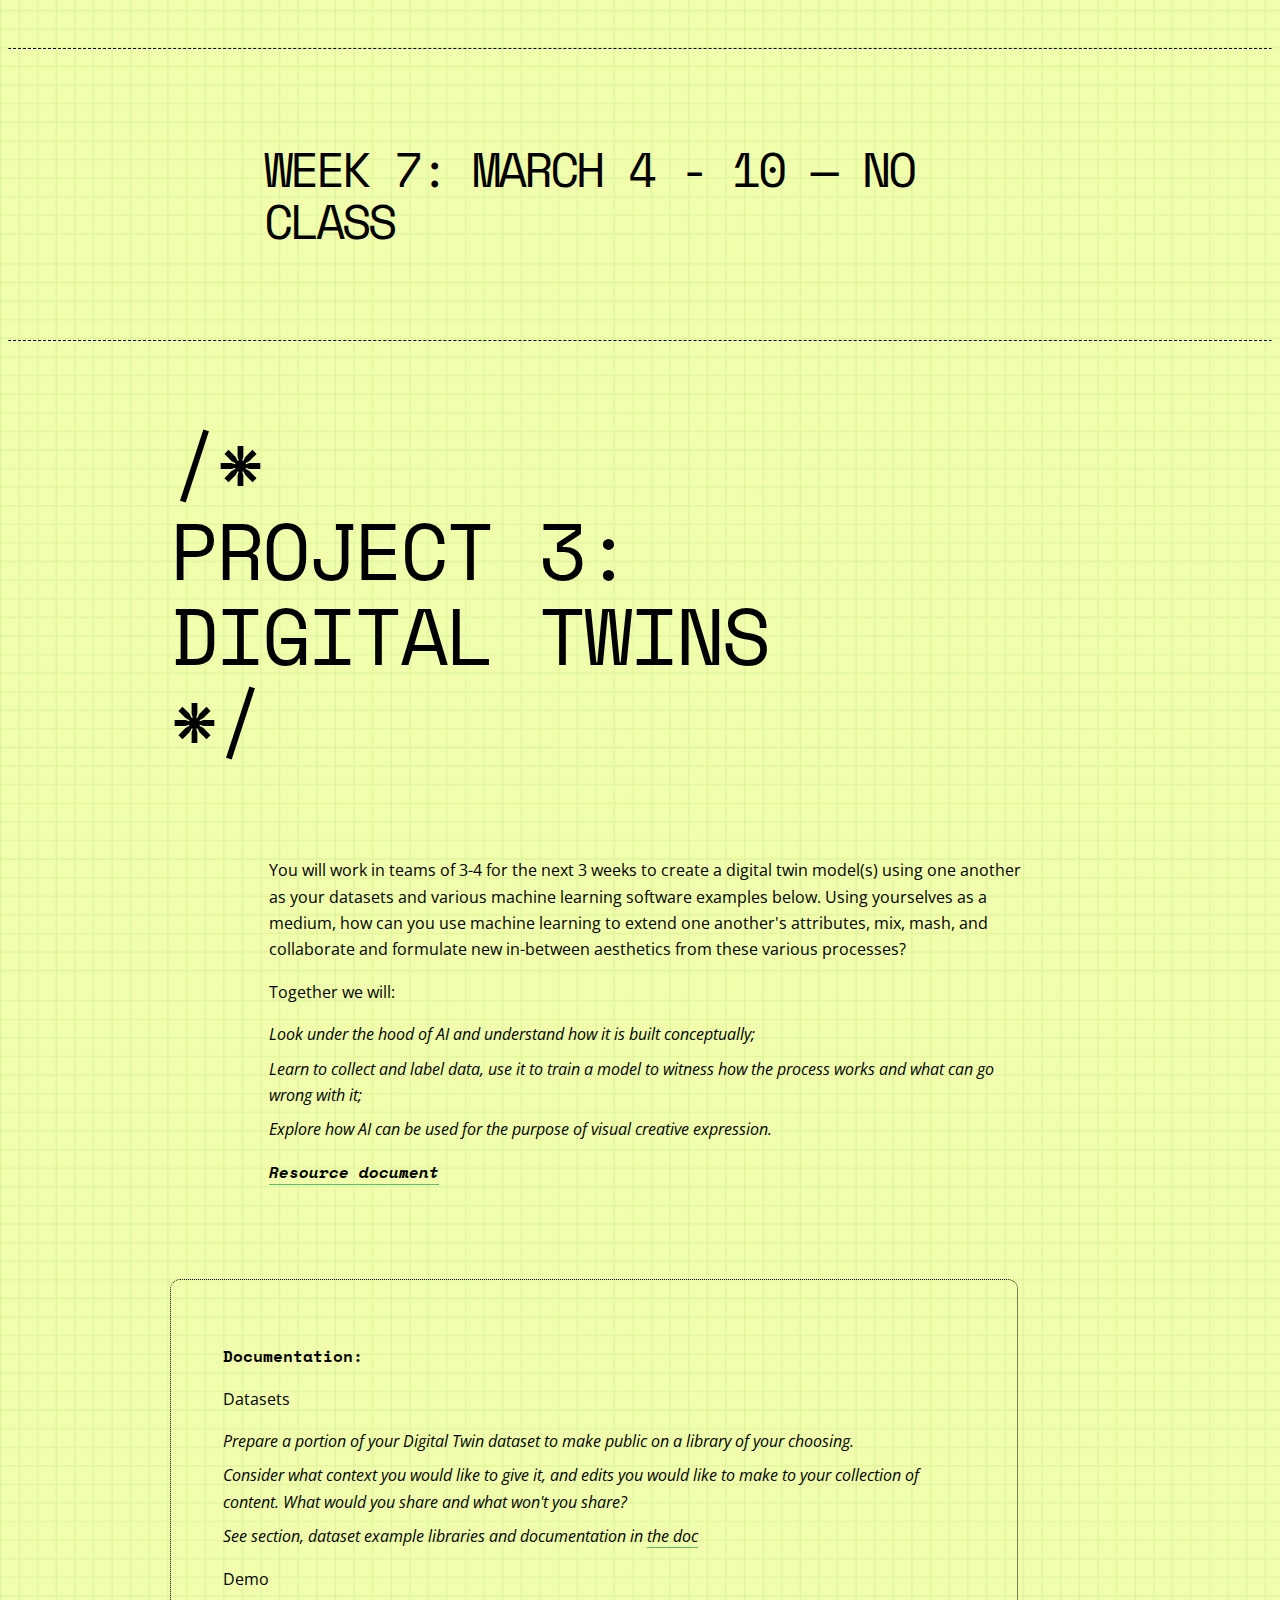
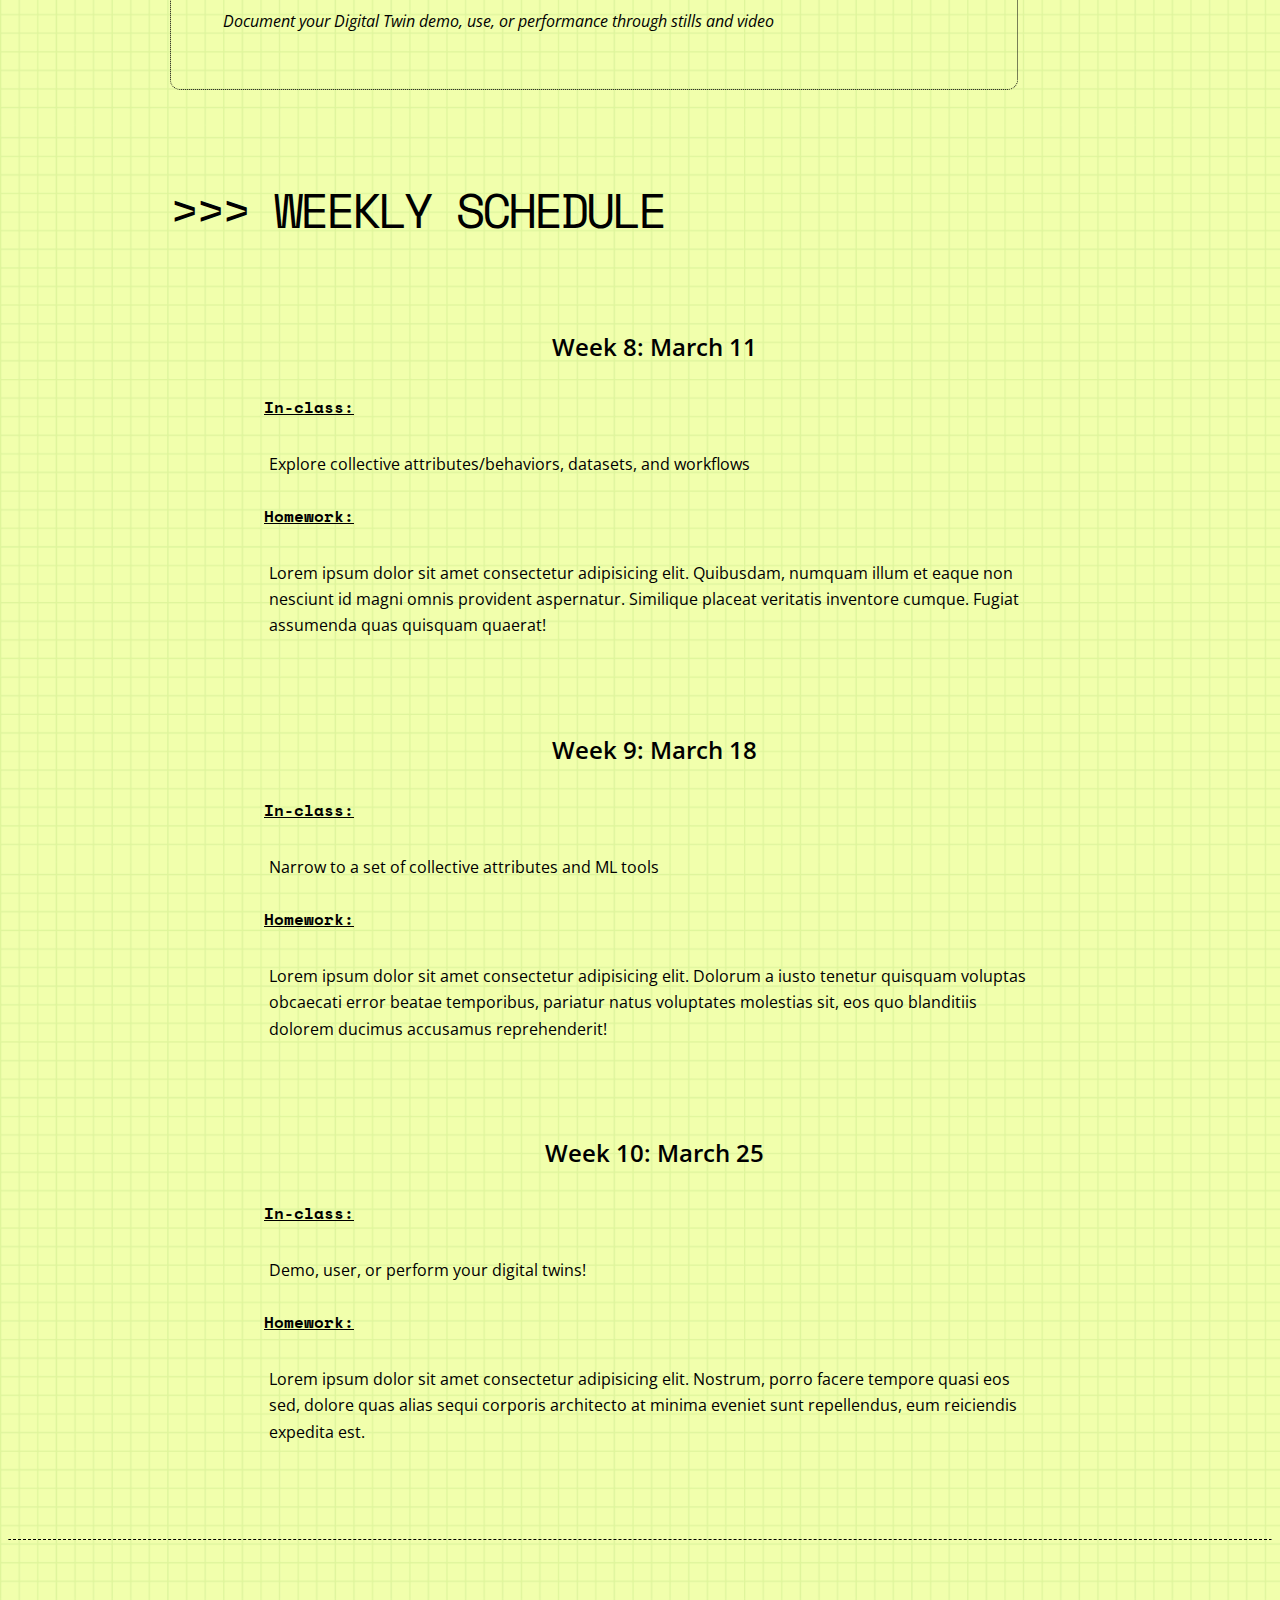
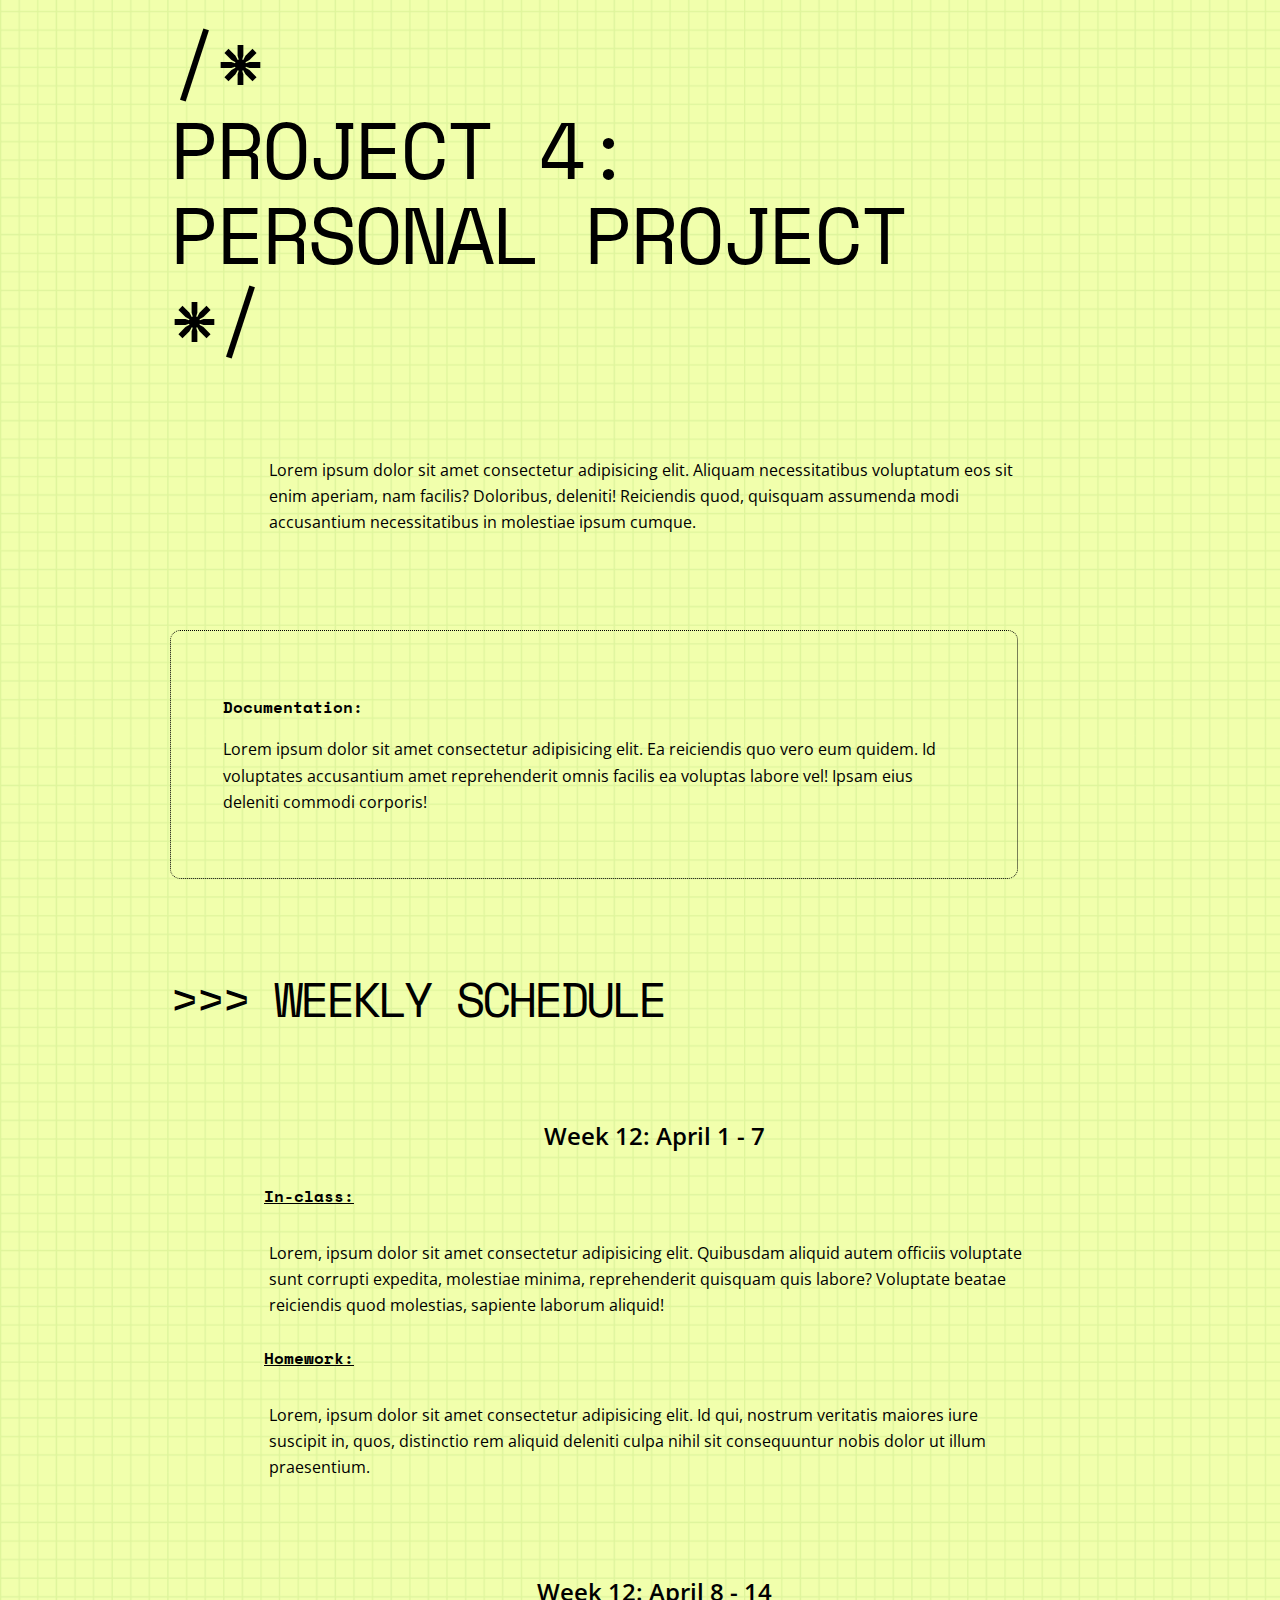
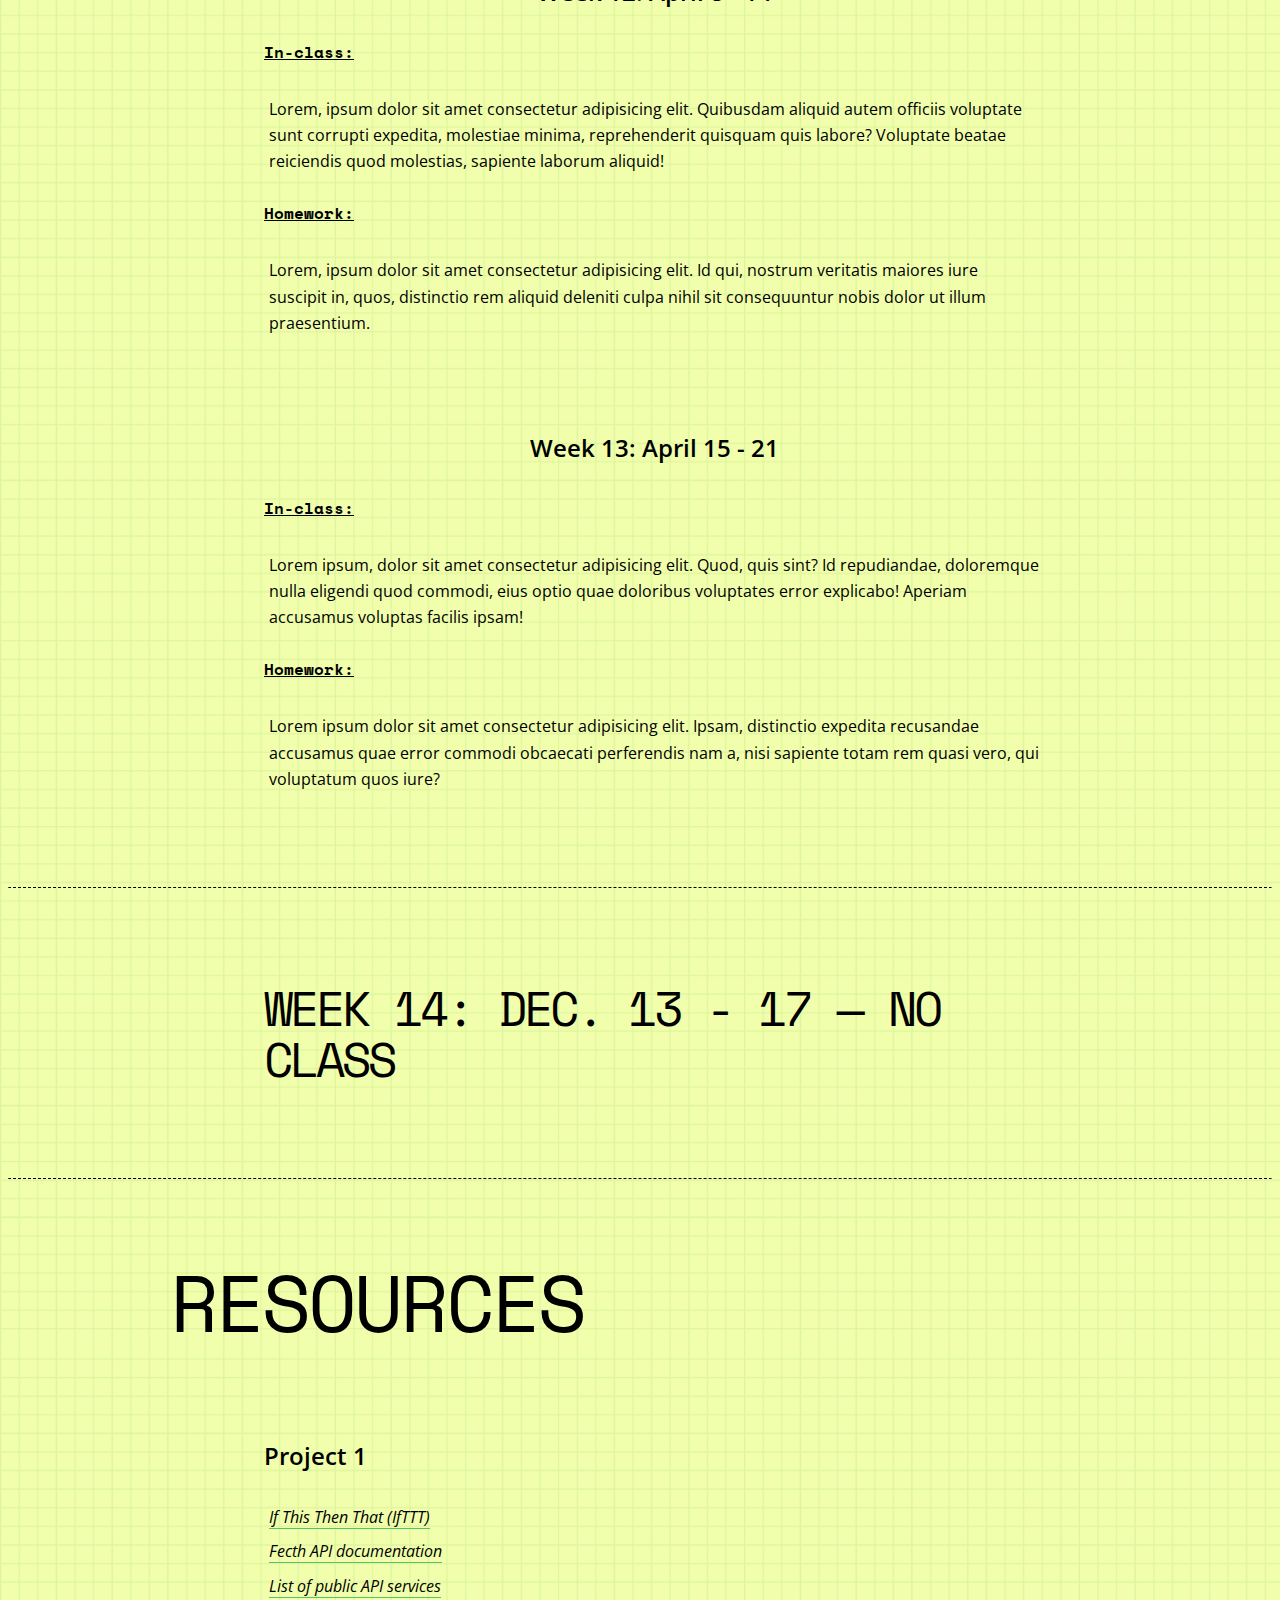
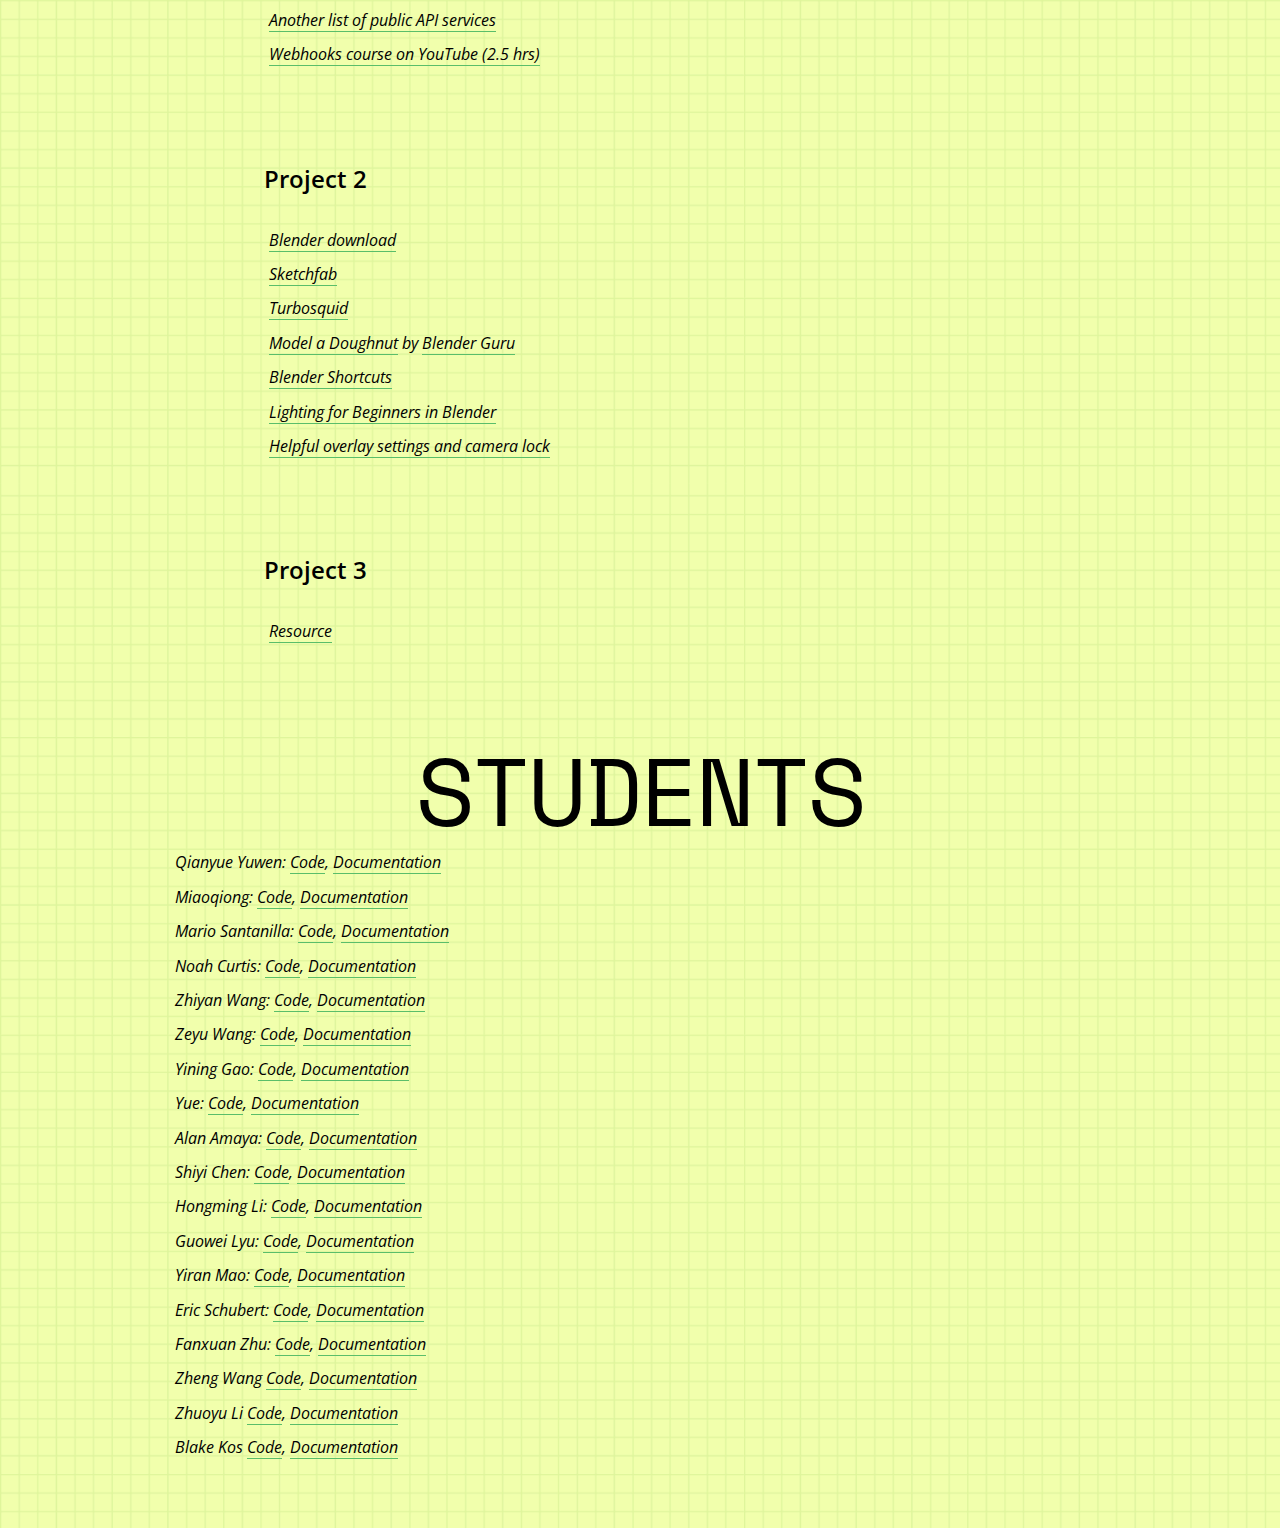
==== commit 16ea7c99: "Documentation for project 3" ====
--- a/index.html
+++ b/index.html
@@ -185,10 +185,19 @@
                 <p><strong><a href="https://docs.google.com/document/d/1erIOcXgX-U_vJhVwSbA4fPjKE05Zuo_Ih0PnYYwzQ8o/edit" target="_blank" rel="noopener noreferrer">Resource document</a></strong></p>
             </div>
 
-            <!-- <div class="documentation">
+            <div class="documentation">
                 <p><strong>Documentation:</strong></p>
-                <p>Lorem ipsum dolor sit amet consectetur adipisicing elit. Ea reiciendis quo vero eum quidem. Id voluptates accusantium amet reprehenderit omnis facilis ea voluptas labore vel! Ipsam eius deleniti commodi corporis!</p>
-            </div> -->
+                <p>Datasets</p>
+                <ul>
+                    <li>Prepare a portion of your Digital Twin dataset to make public on a library of your choosing.</li>
+                    <li>Consider what context you would like to give it, and edits you would like to make to your collection of content. What would you share and what won't you share?</li>
+                    <li>See section, dataset example libraries and documentation in <a href="https://docs.google.com/document/d/1erIOcXgX-U_vJhVwSbA4fPjKE05Zuo_Ih0PnYYwzQ8o/edit" target="_blank" rel="noopener noreferrer">the doc</a></li>
+                </ul>
+                <p>Demo</p>
+                <ul>
+                    <li>Document your Digital Twin demo, use, or performance through stills and video</li>
+                </ul>
+            </div>
 
             <h3>>>> Weekly Schedule</h3>
             <div class="week" id="week8">
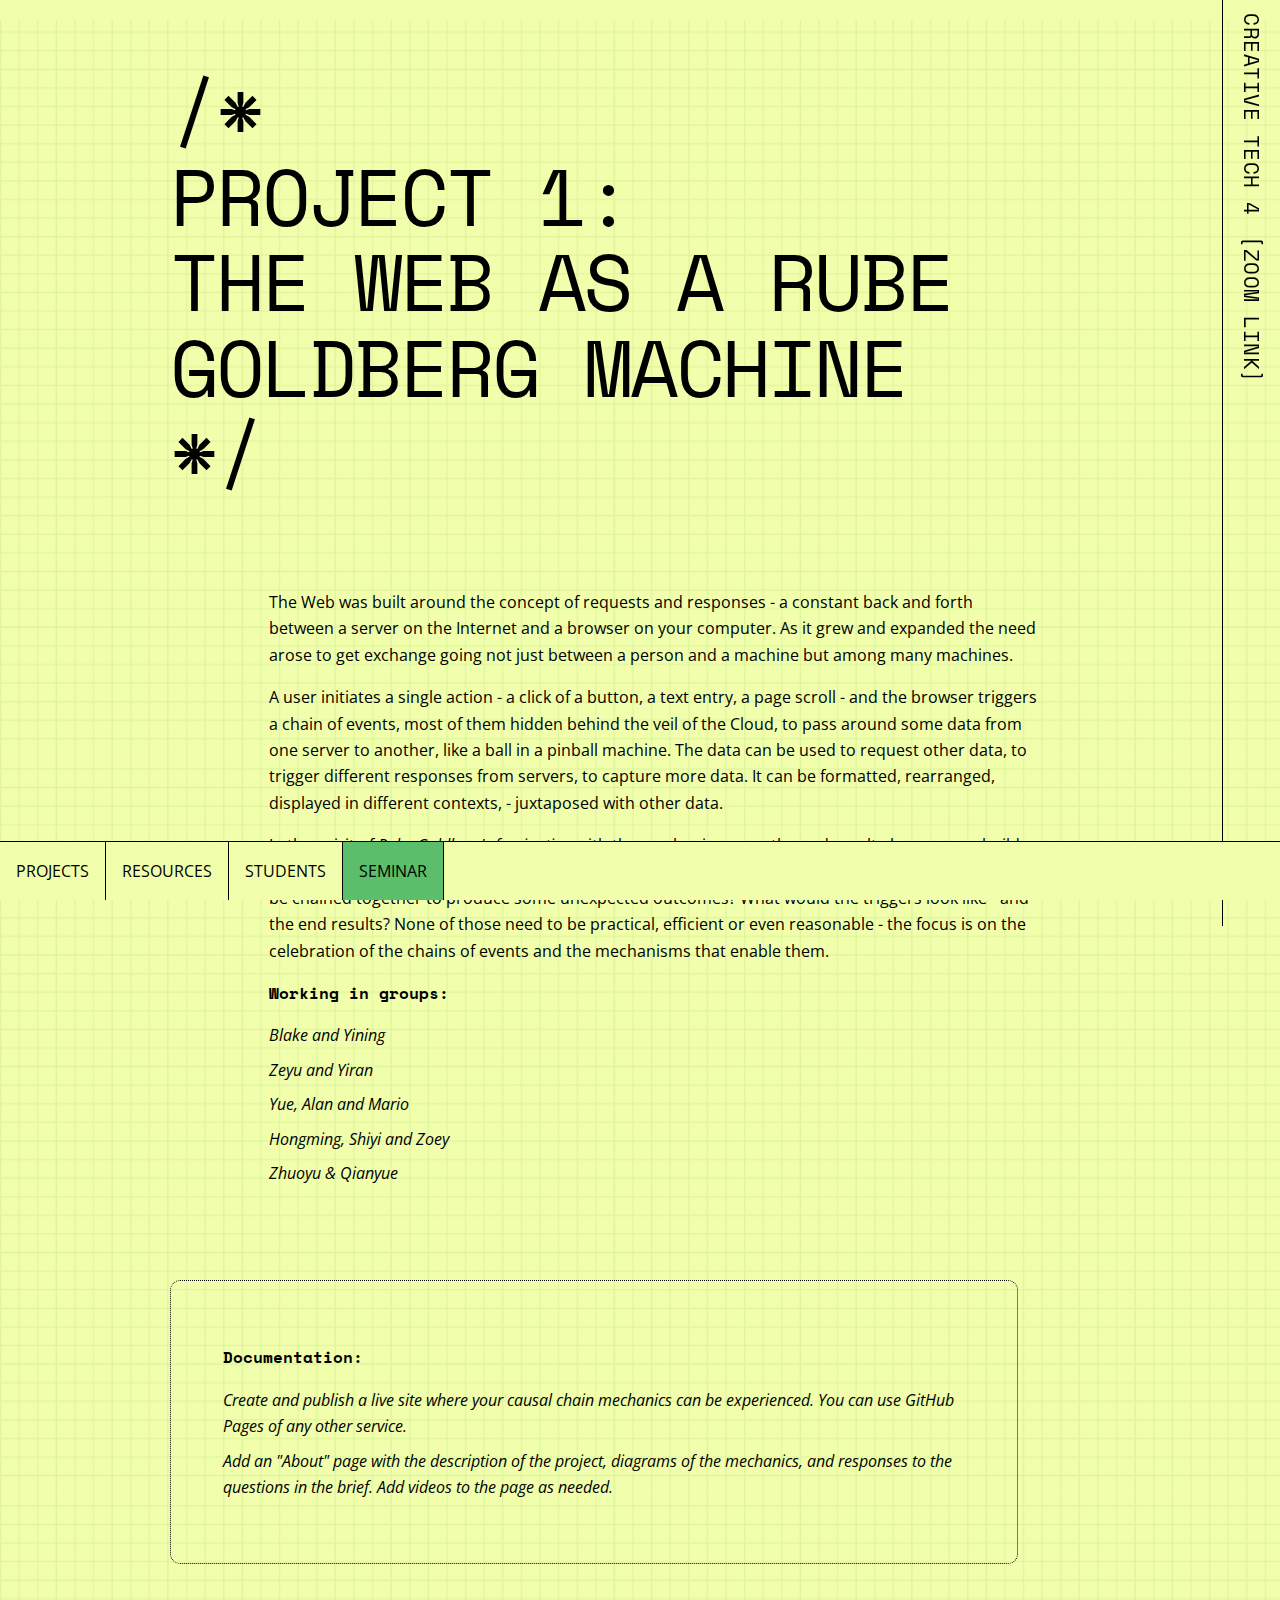
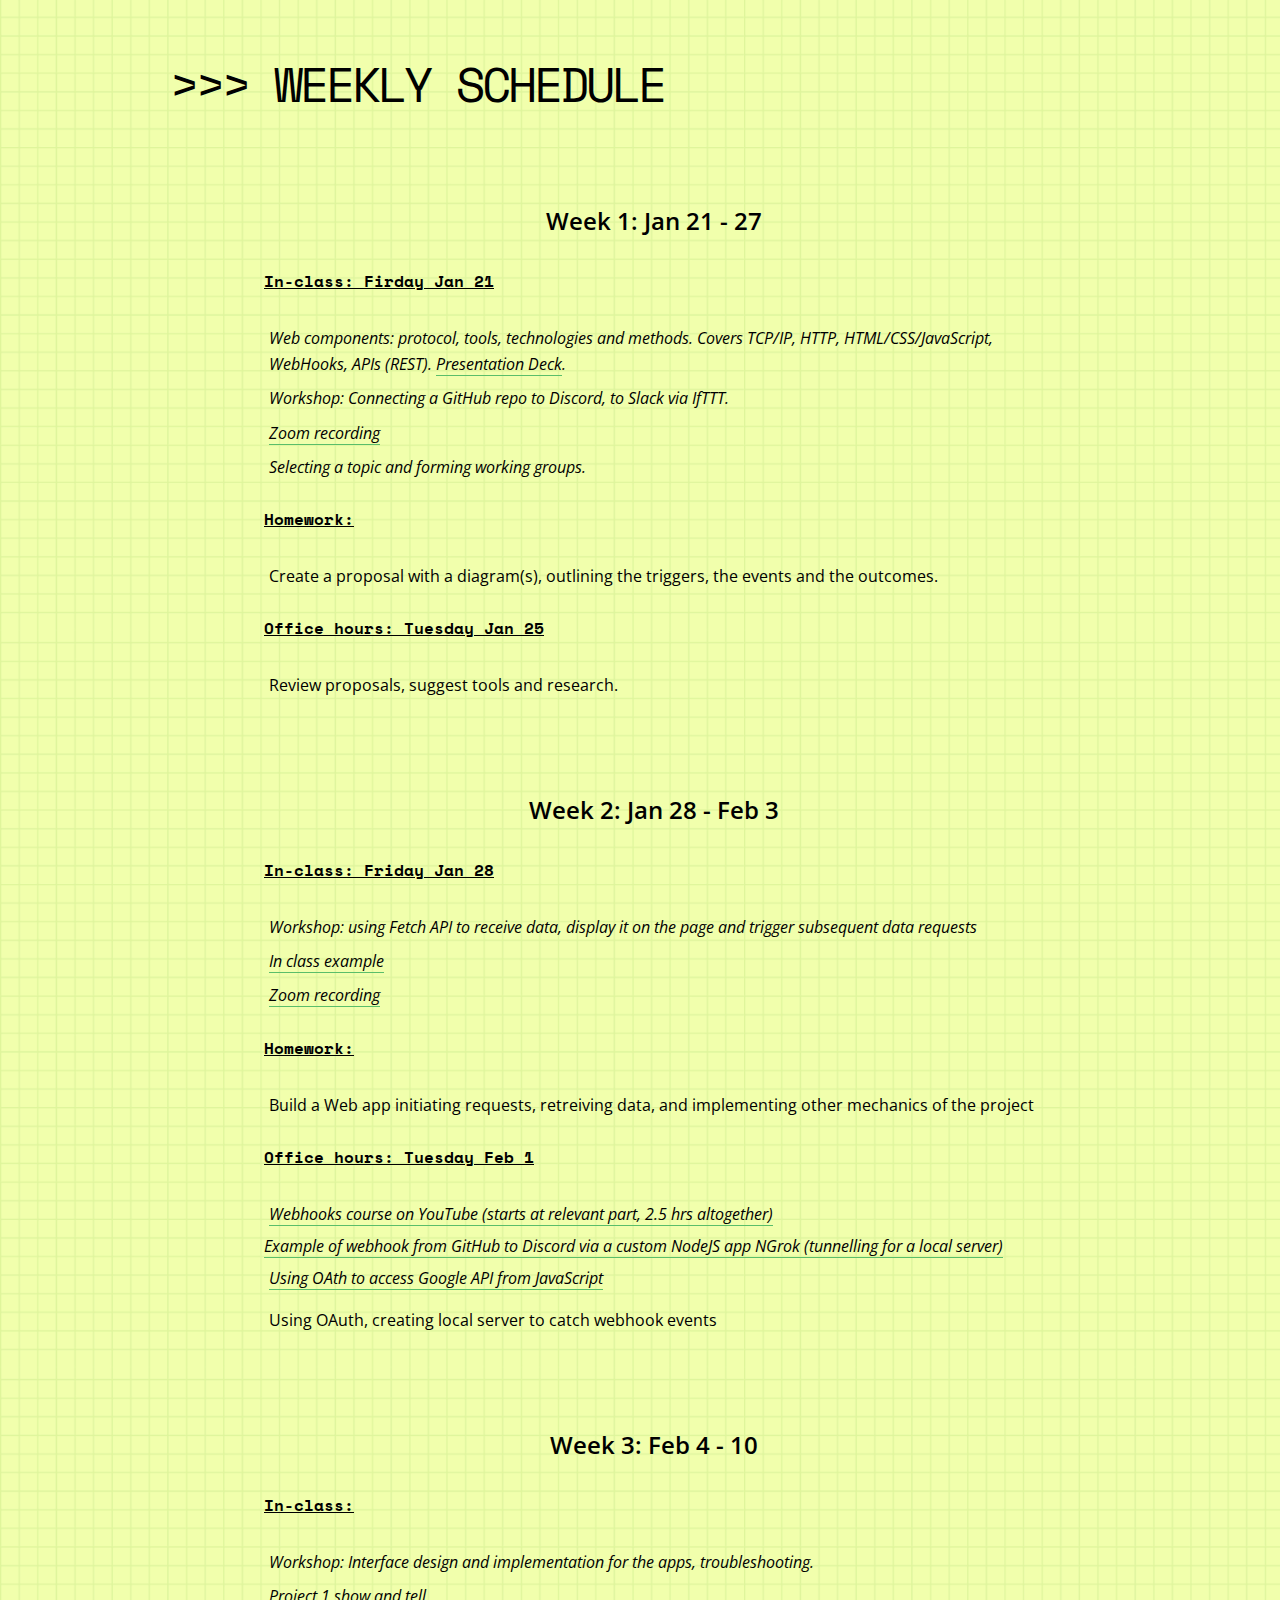
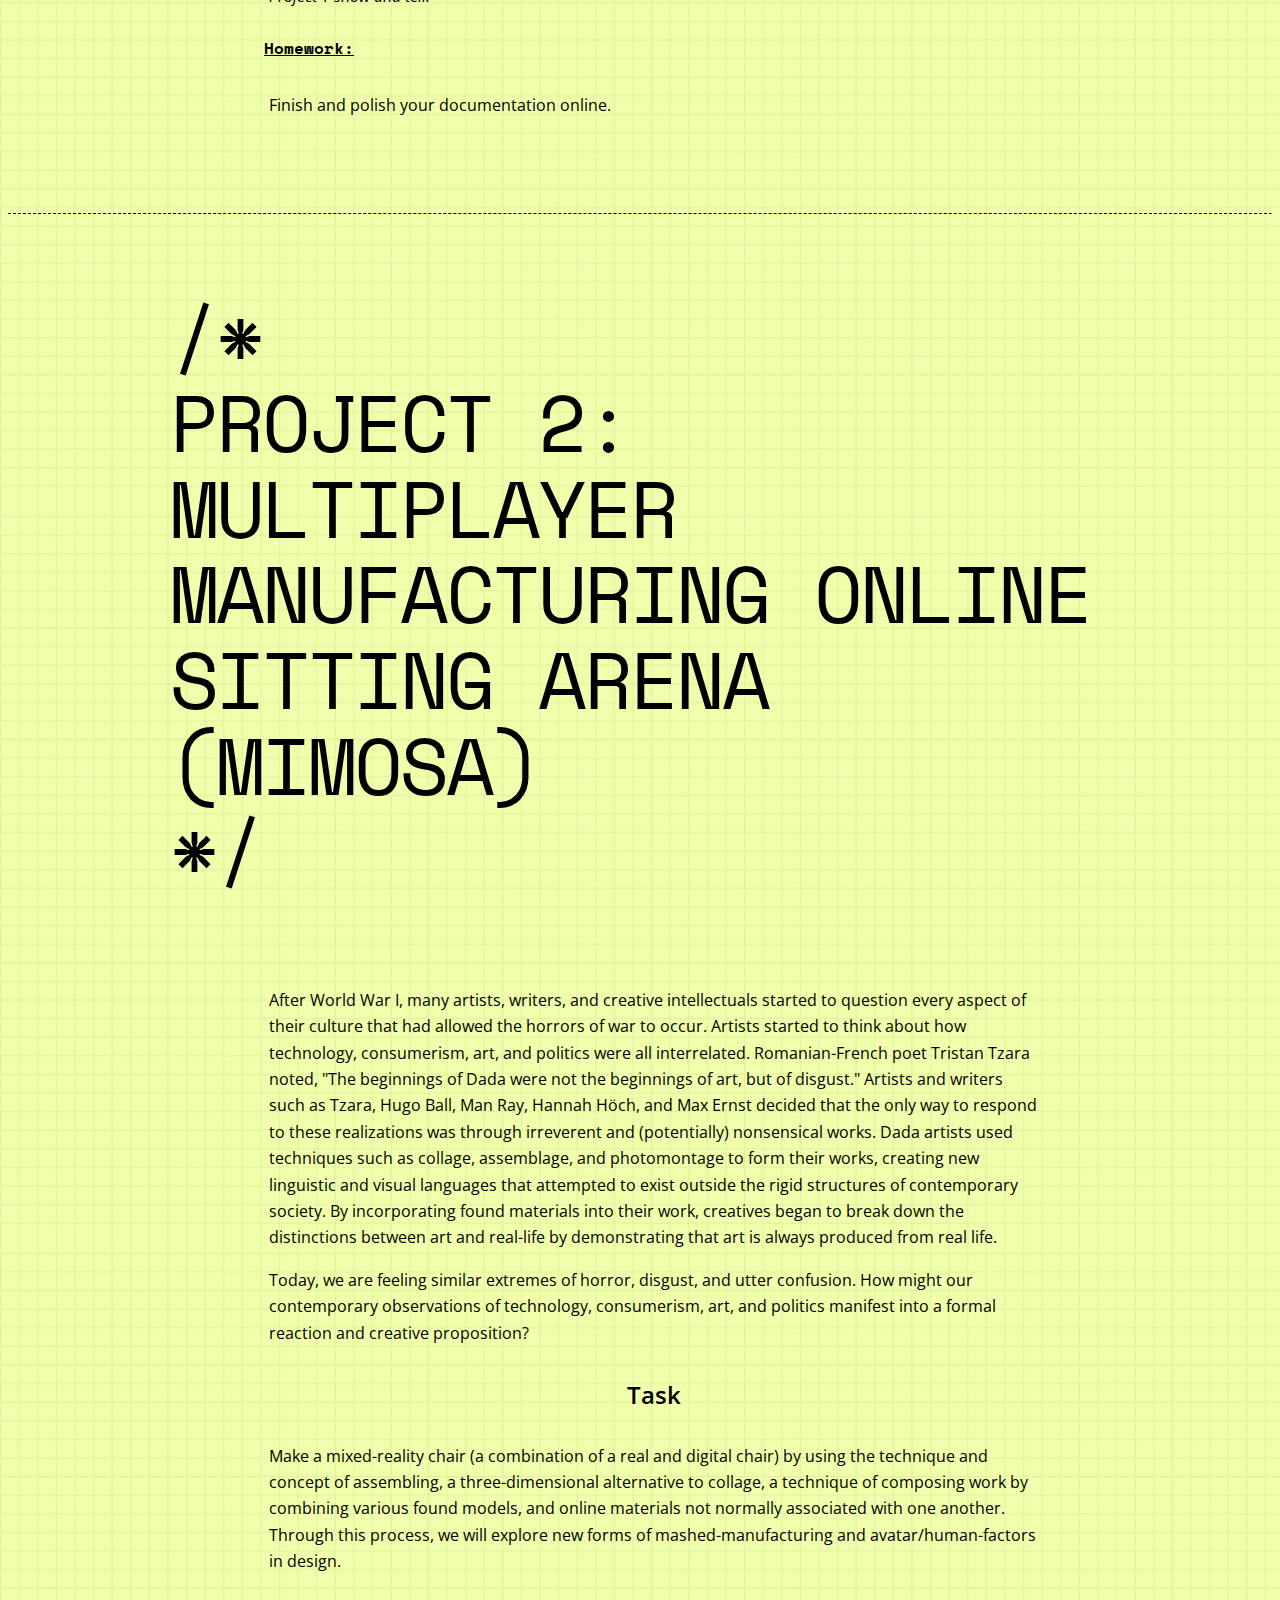
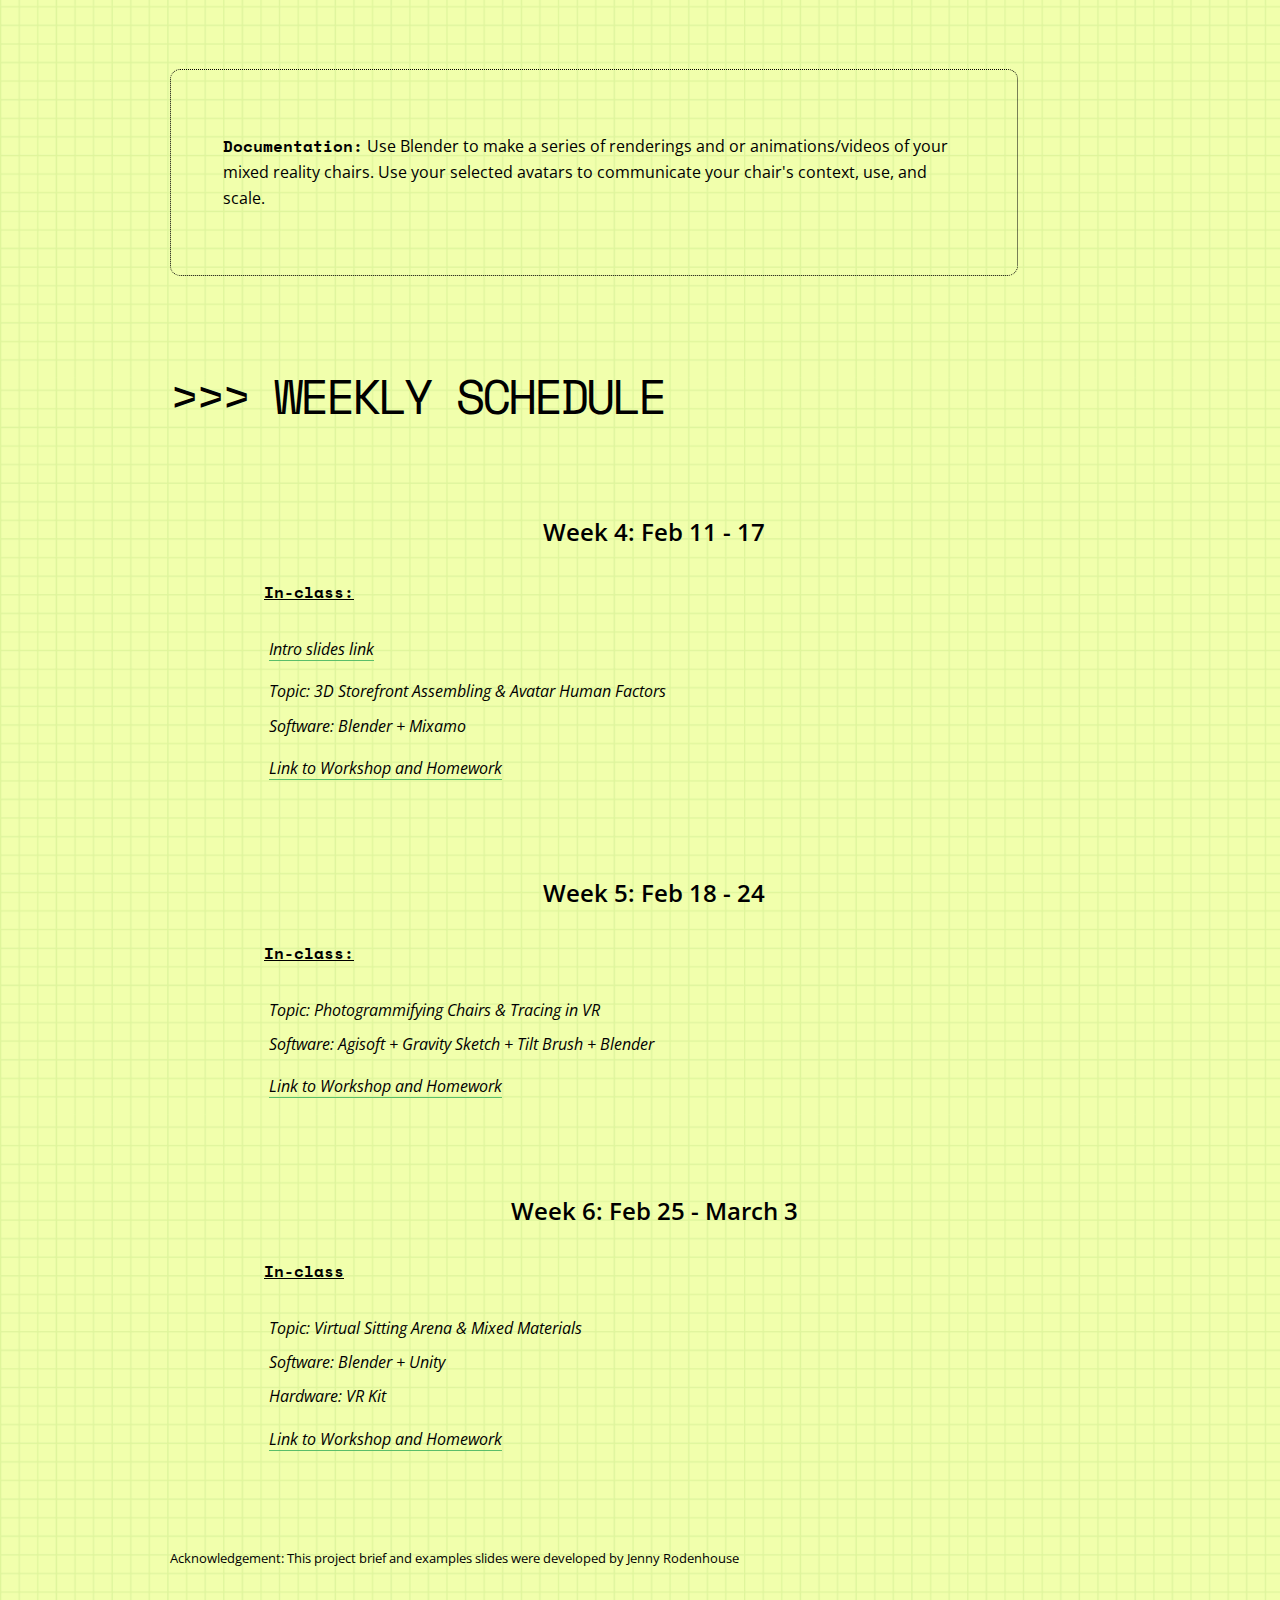
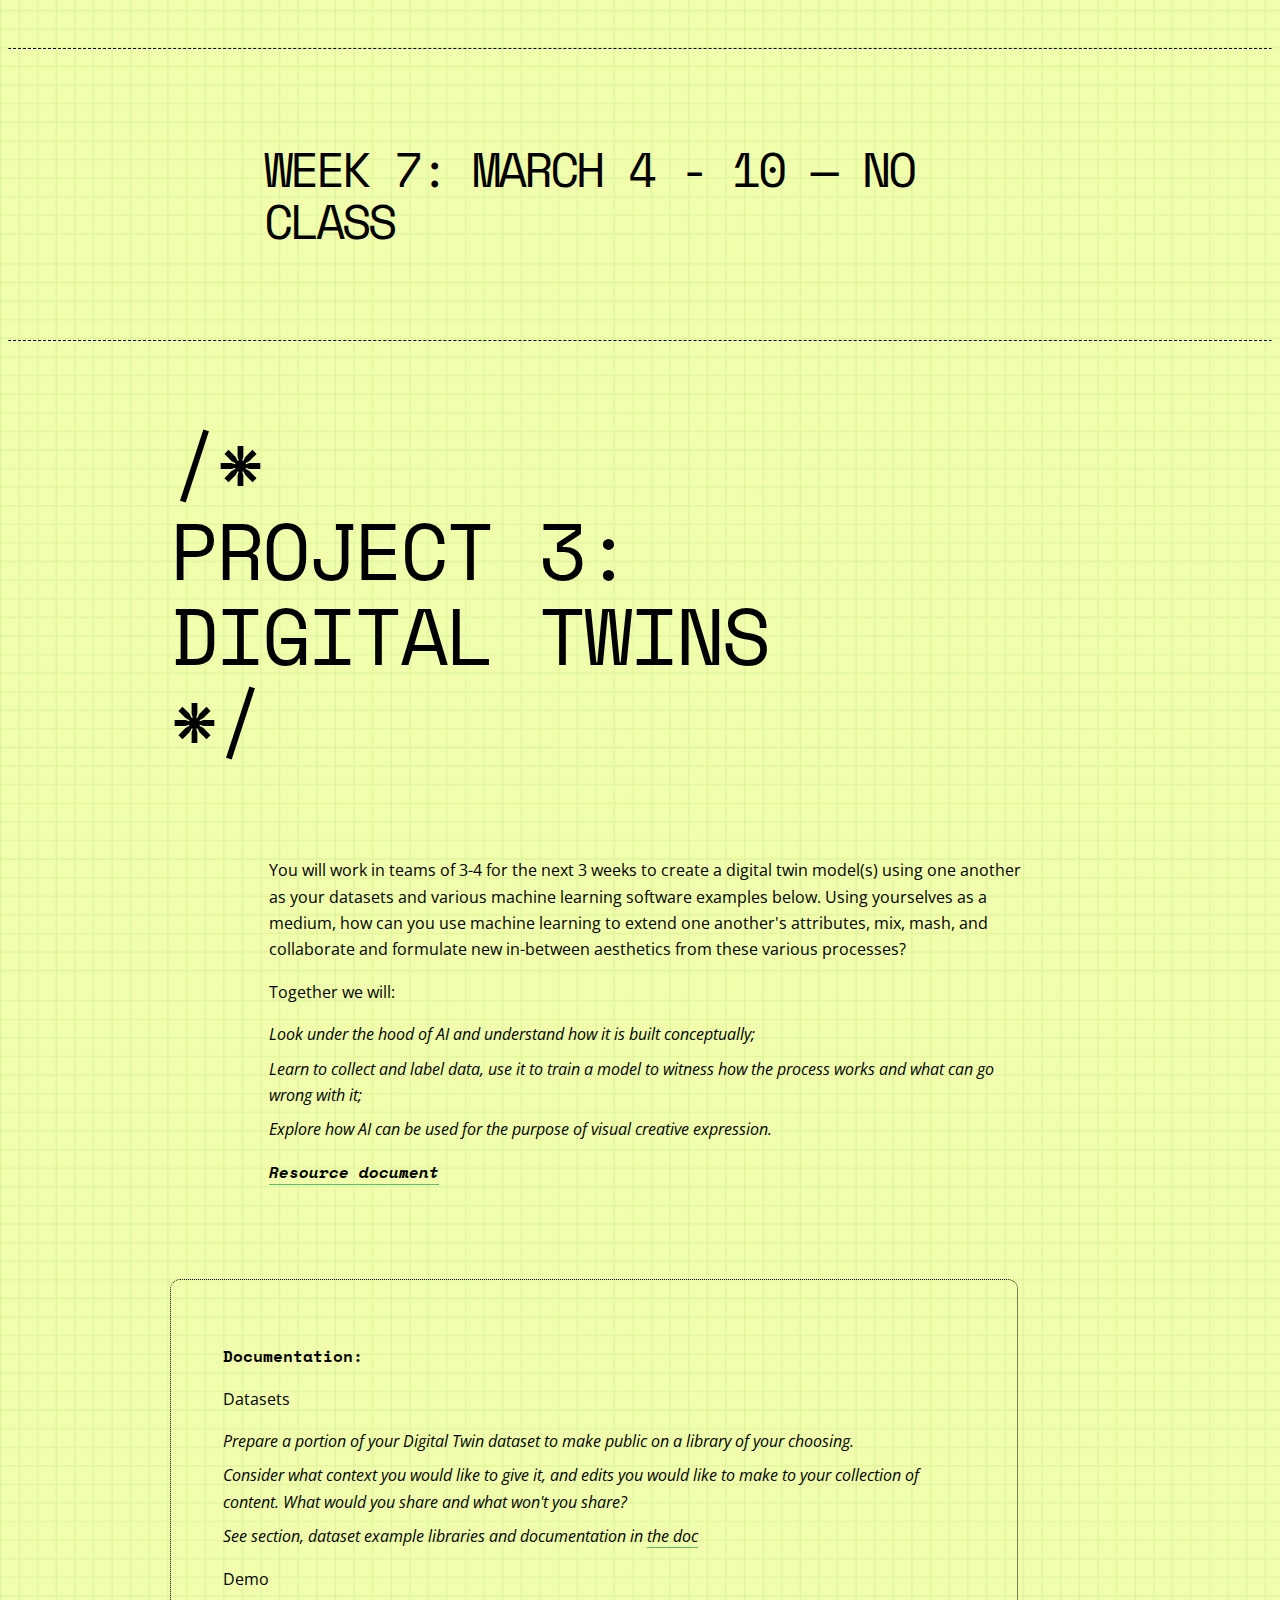
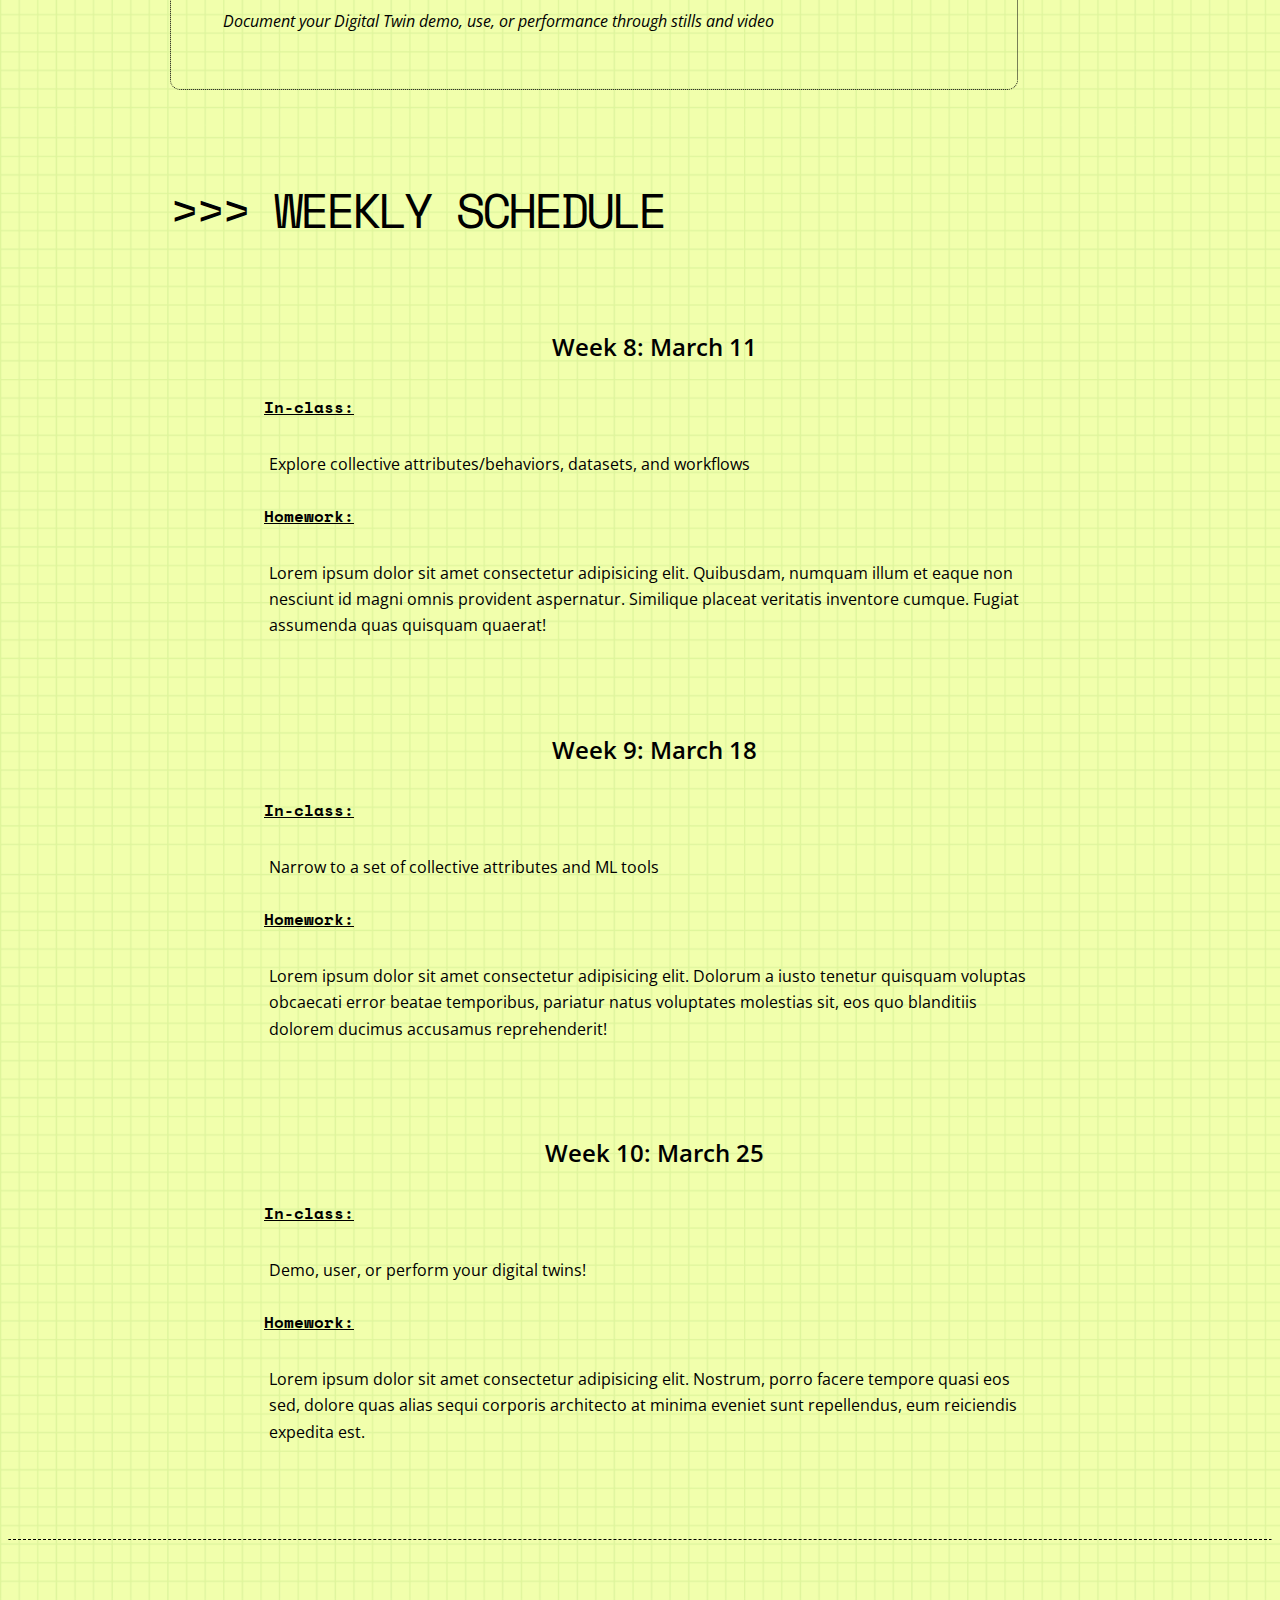
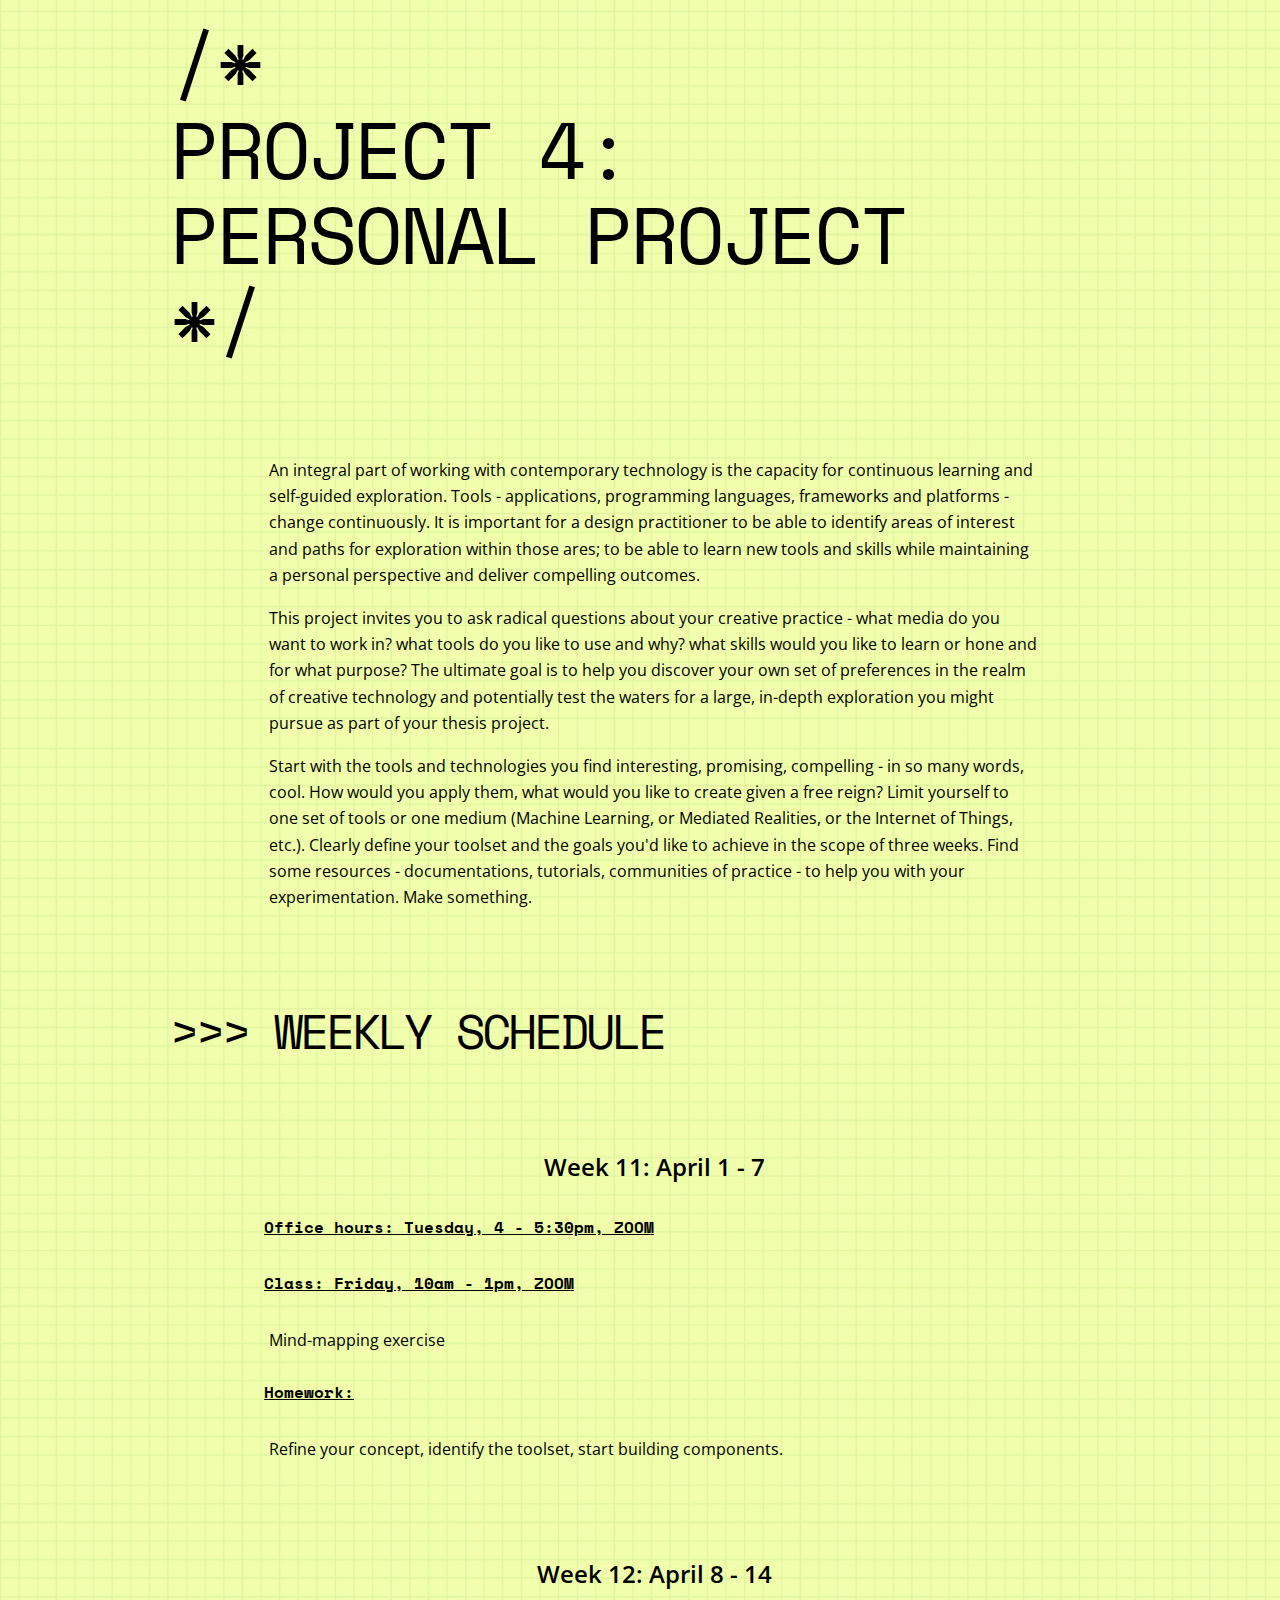
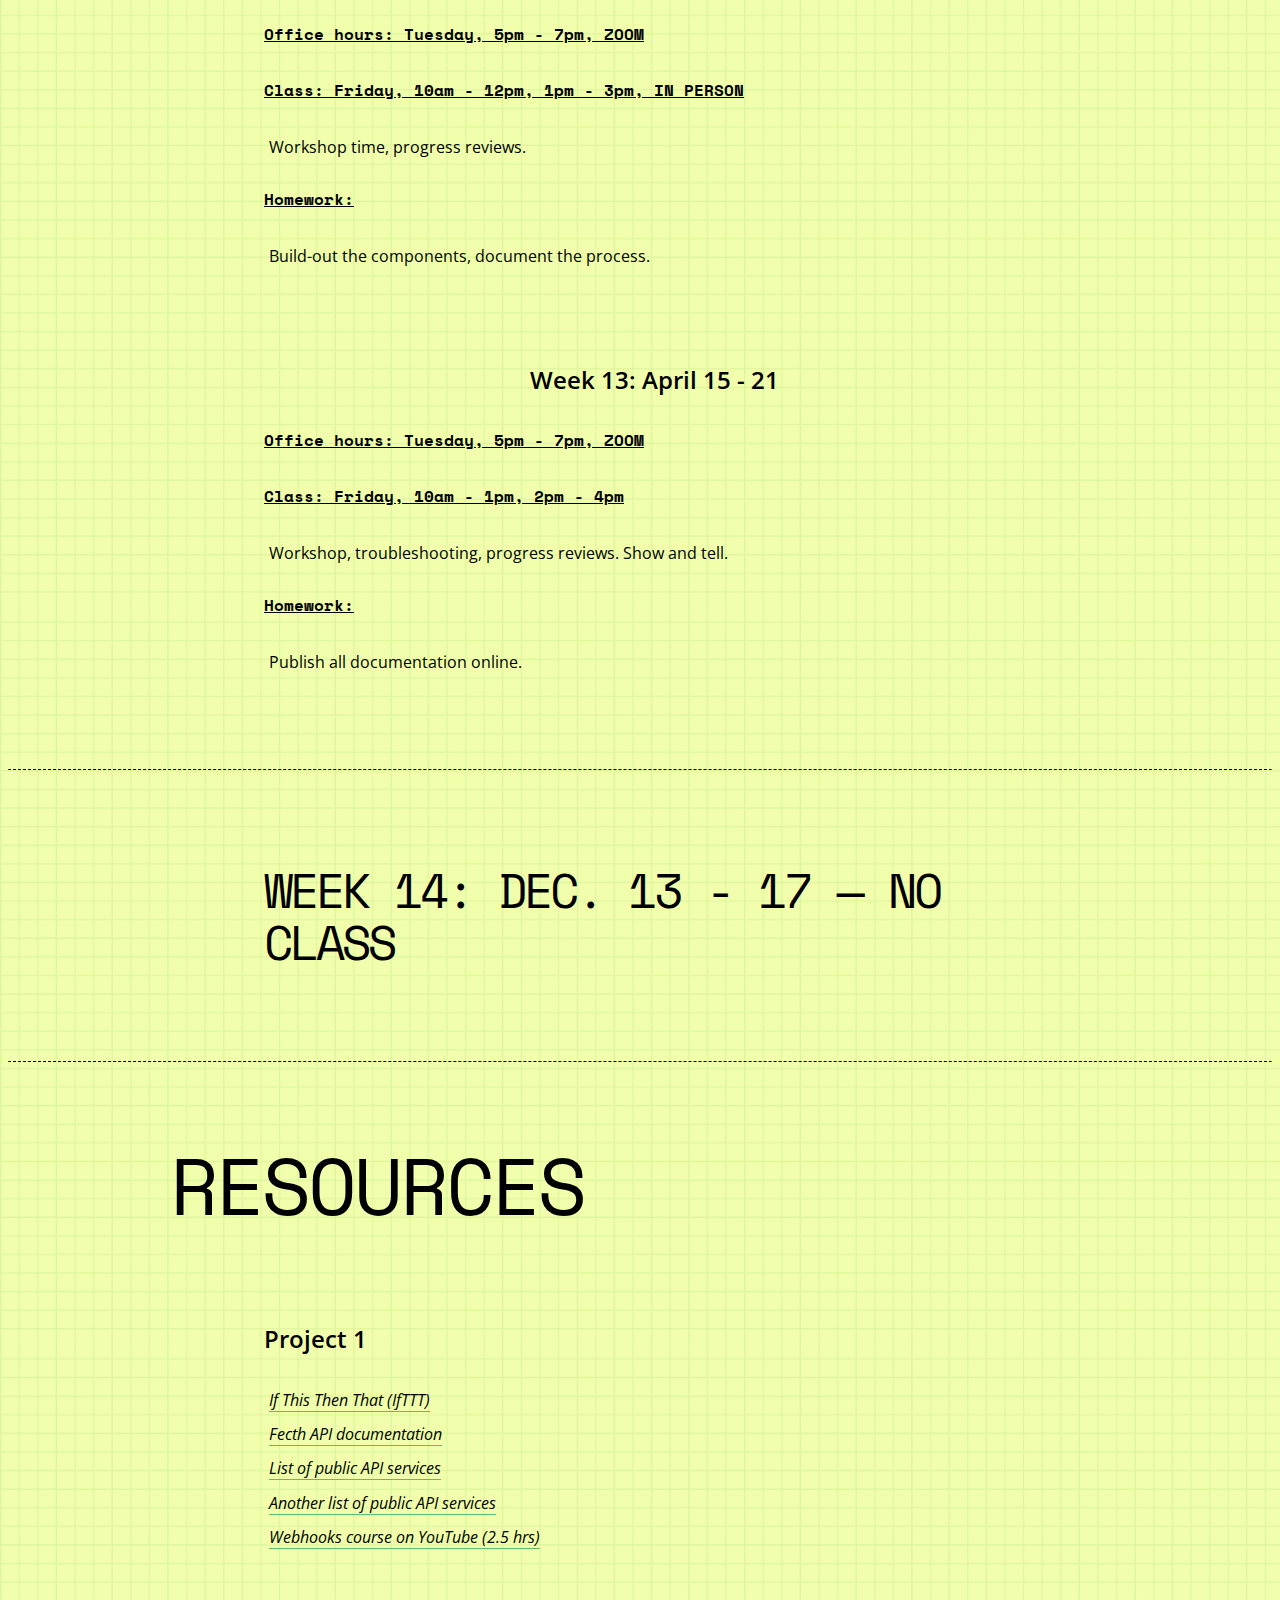
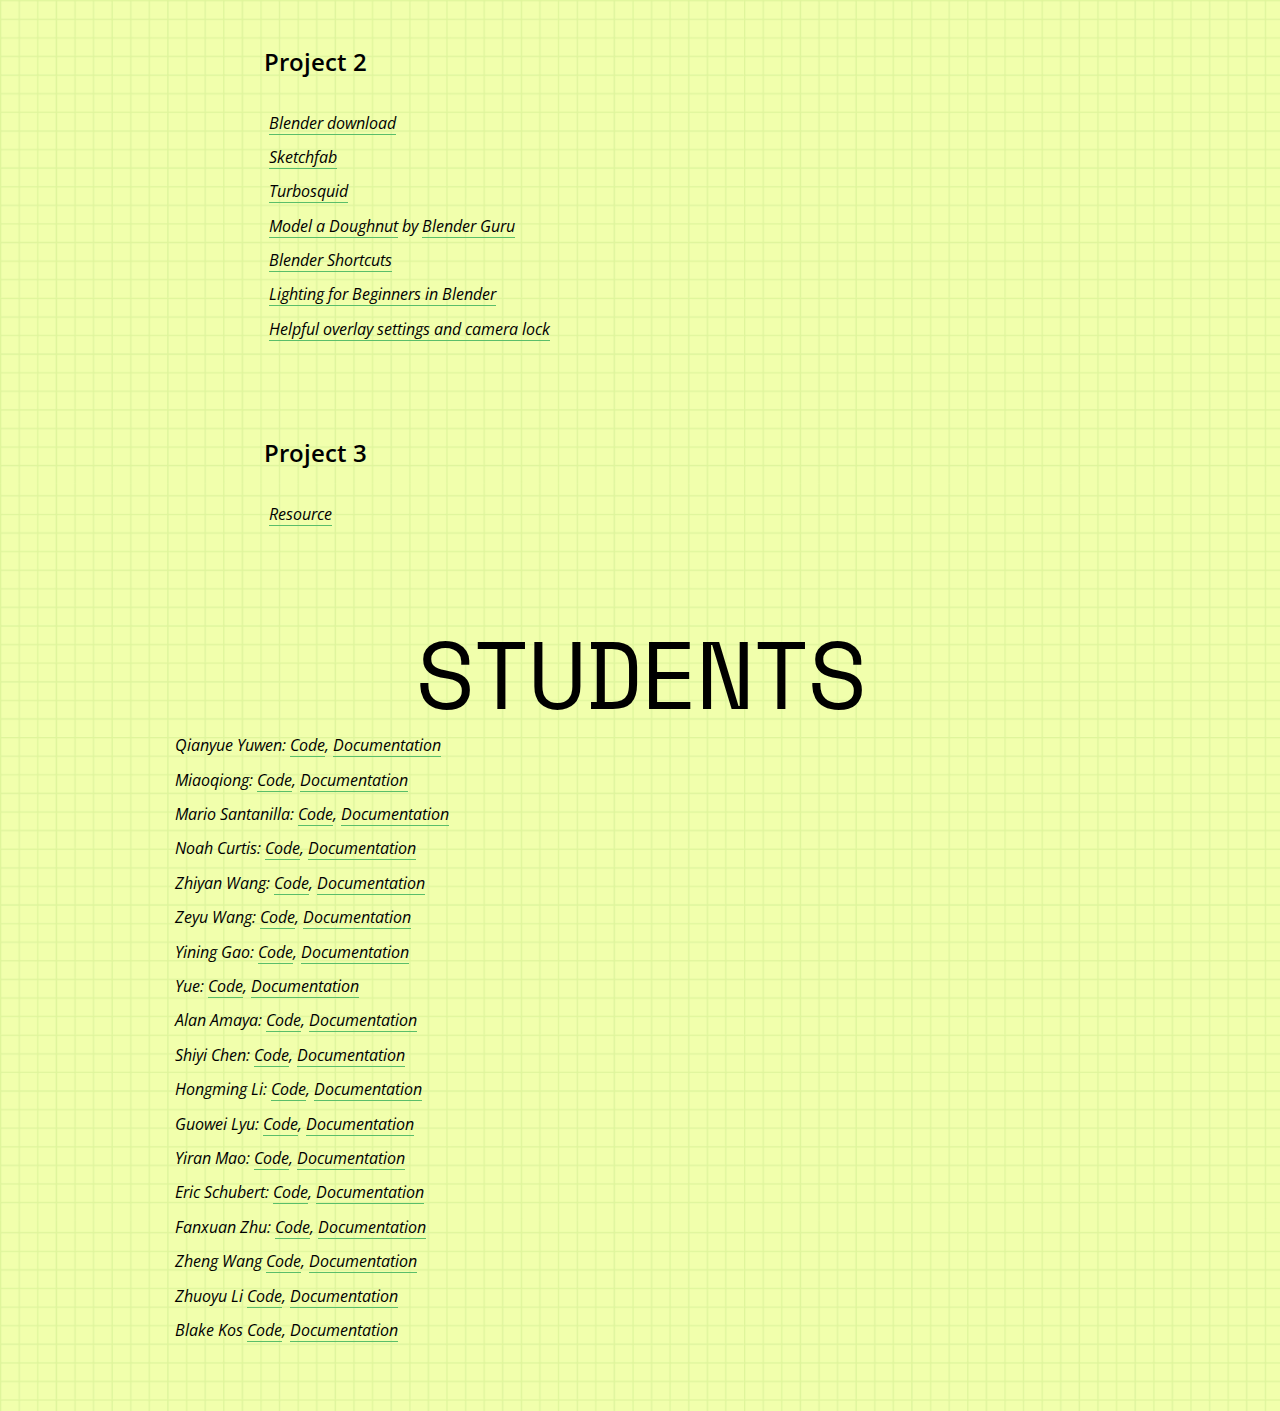
==== commit 51e7b822: "Brief and schedule for project 4" ====
--- a/index.html
+++ b/index.html
@@ -230,42 +230,49 @@
         <section>
             <h2>/*<br />Project 4:<br />Personal project<br />*/</h2>
             <div class="project-brief">
-                <p>Lorem ipsum dolor sit amet consectetur adipisicing elit. Aliquam necessitatibus voluptatum eos sit enim aperiam, nam facilis? Doloribus, deleniti! Reiciendis quod, quisquam assumenda modi accusantium necessitatibus in molestiae ipsum cumque.</p>
-            </div>
-
-            <div class="documentation">
+                <p>An integral part of working with contemporary technology is the capacity for continuous learning and self-guided exploration. Tools - applications, programming languages, frameworks and platforms - change continuously. It is important for a design practitioner to be able to identify areas of interest and paths for exploration within those ares; to be able to learn new tools and skills while maintaining a personal perspective and deliver compelling outcomes.</p>
+                <p>This project invites you to ask radical questions about your creative practice - what media do you want to work in? what tools do you like to use and why? what skills would you like to learn or hone and for what purpose? The ultimate goal is to help you discover your own set of preferences in the realm of creative technology and potentially test the waters for a large, in-depth exploration you might pursue as part of your thesis project.</p>
+                <p>Start with the tools and technologies you find interesting, promising, compelling - in so many words, cool. How would you apply them, what would you like to create given a free reign? Limit yourself to one set of tools or one medium (Machine Learning, or Mediated Realities, or the Internet of Things, etc.). Clearly define your toolset and the goals you'd like to achieve in the scope of three weeks. Find some resources - documentations, tutorials, communities of practice - to help you with your experimentation. Make something.</p>
+            </div>
+
+            <!-- <div class="documentation">
                 <p><strong>Documentation:</strong></p>
                 <p>Lorem ipsum dolor sit amet consectetur adipisicing elit. Ea reiciendis quo vero eum quidem. Id voluptates accusantium amet reprehenderit omnis facilis ea voluptas labore vel! Ipsam eius deleniti commodi corporis!</p>
-            </div>
+            </div> -->
 
             <h3>>>> Weekly Schedule</h3>
 
             <div class="week" id="week11">
-                <h4>Week 12: April 1 - 7</h4>
-
-                <h5>In-class:</h5>
-                <p>Lorem, ipsum dolor sit amet consectetur adipisicing elit. Quibusdam aliquid autem officiis voluptate sunt corrupti expedita, molestiae minima, reprehenderit quisquam quis labore? Voluptate beatae reiciendis quod molestias, sapiente laborum aliquid!</p>
-
-                <h5>Homework:</h5>
-                <p>Lorem, ipsum dolor sit amet consectetur adipisicing elit. Id qui, nostrum veritatis maiores iure suscipit in, quos, distinctio rem aliquid deleniti culpa nihil sit consequuntur nobis dolor ut illum praesentium.</p>
+                <h4>Week 11: April 1 - 7</h4>
+                <h5>Office hours: Tuesday, 4 - 5:30pm, ZOOM</h5>
+
+                <h5>Class: Friday, 10am - 1pm, ZOOM</h5>
+                <p>Mind-mapping exercise</p>
+
+                <h5>Homework:</h5>
+                <p>Refine your concept, identify the toolset, start building components.</p>
             </div>
             <div class="week" id="week12">
                 <h4>Week 12: April 8 - 14</h4>
 
-                <h5>In-class:</h5>
-                <p>Lorem, ipsum dolor sit amet consectetur adipisicing elit. Quibusdam aliquid autem officiis voluptate sunt corrupti expedita, molestiae minima, reprehenderit quisquam quis labore? Voluptate beatae reiciendis quod molestias, sapiente laborum aliquid!</p>
-
-                <h5>Homework:</h5>
-                <p>Lorem, ipsum dolor sit amet consectetur adipisicing elit. Id qui, nostrum veritatis maiores iure suscipit in, quos, distinctio rem aliquid deleniti culpa nihil sit consequuntur nobis dolor ut illum praesentium.</p>
+                <h5>Office hours: Tuesday, 5pm - 7pm, ZOOM</h5>
+
+                <h5>Class: Friday, 10am - 12pm, 1pm - 3pm, IN PERSON</h5>
+                <p>Workshop time, progress reviews.</p>
+
+                <h5>Homework:</h5>
+                <p>Build-out the components, document the process.</p>
             </div>
             <div class="week" id="week13">
                 <h4>Week 13: April 15 - 21</h4>
 
-                <h5>In-class:</h5>
-                <p>Lorem ipsum, dolor sit amet consectetur adipisicing elit. Quod, quis sint? Id repudiandae, doloremque nulla eligendi quod commodi, eius optio quae doloribus voluptates error explicabo! Aperiam accusamus voluptas facilis ipsam!</p>
-
-                <h5>Homework:</h5>
-                <p>Lorem ipsum dolor sit amet consectetur adipisicing elit. Ipsam, distinctio expedita recusandae accusamus quae error commodi obcaecati perferendis nam a, nisi sapiente totam rem quasi vero, qui voluptatum quos iure?</p>
+                <h5>Office hours: Tuesday, 5pm - 7pm, ZOOM</h5>
+
+                <h5>Class: Friday, 10am - 1pm, 2pm - 4pm</h5>
+                <p>Workshop, troubleshooting, progress reviews. Show and tell.</p>
+
+                <h5>Homework:</h5>
+                <p>Publish all documentation online.</p>
             </div>
         </section>
         <hr />
